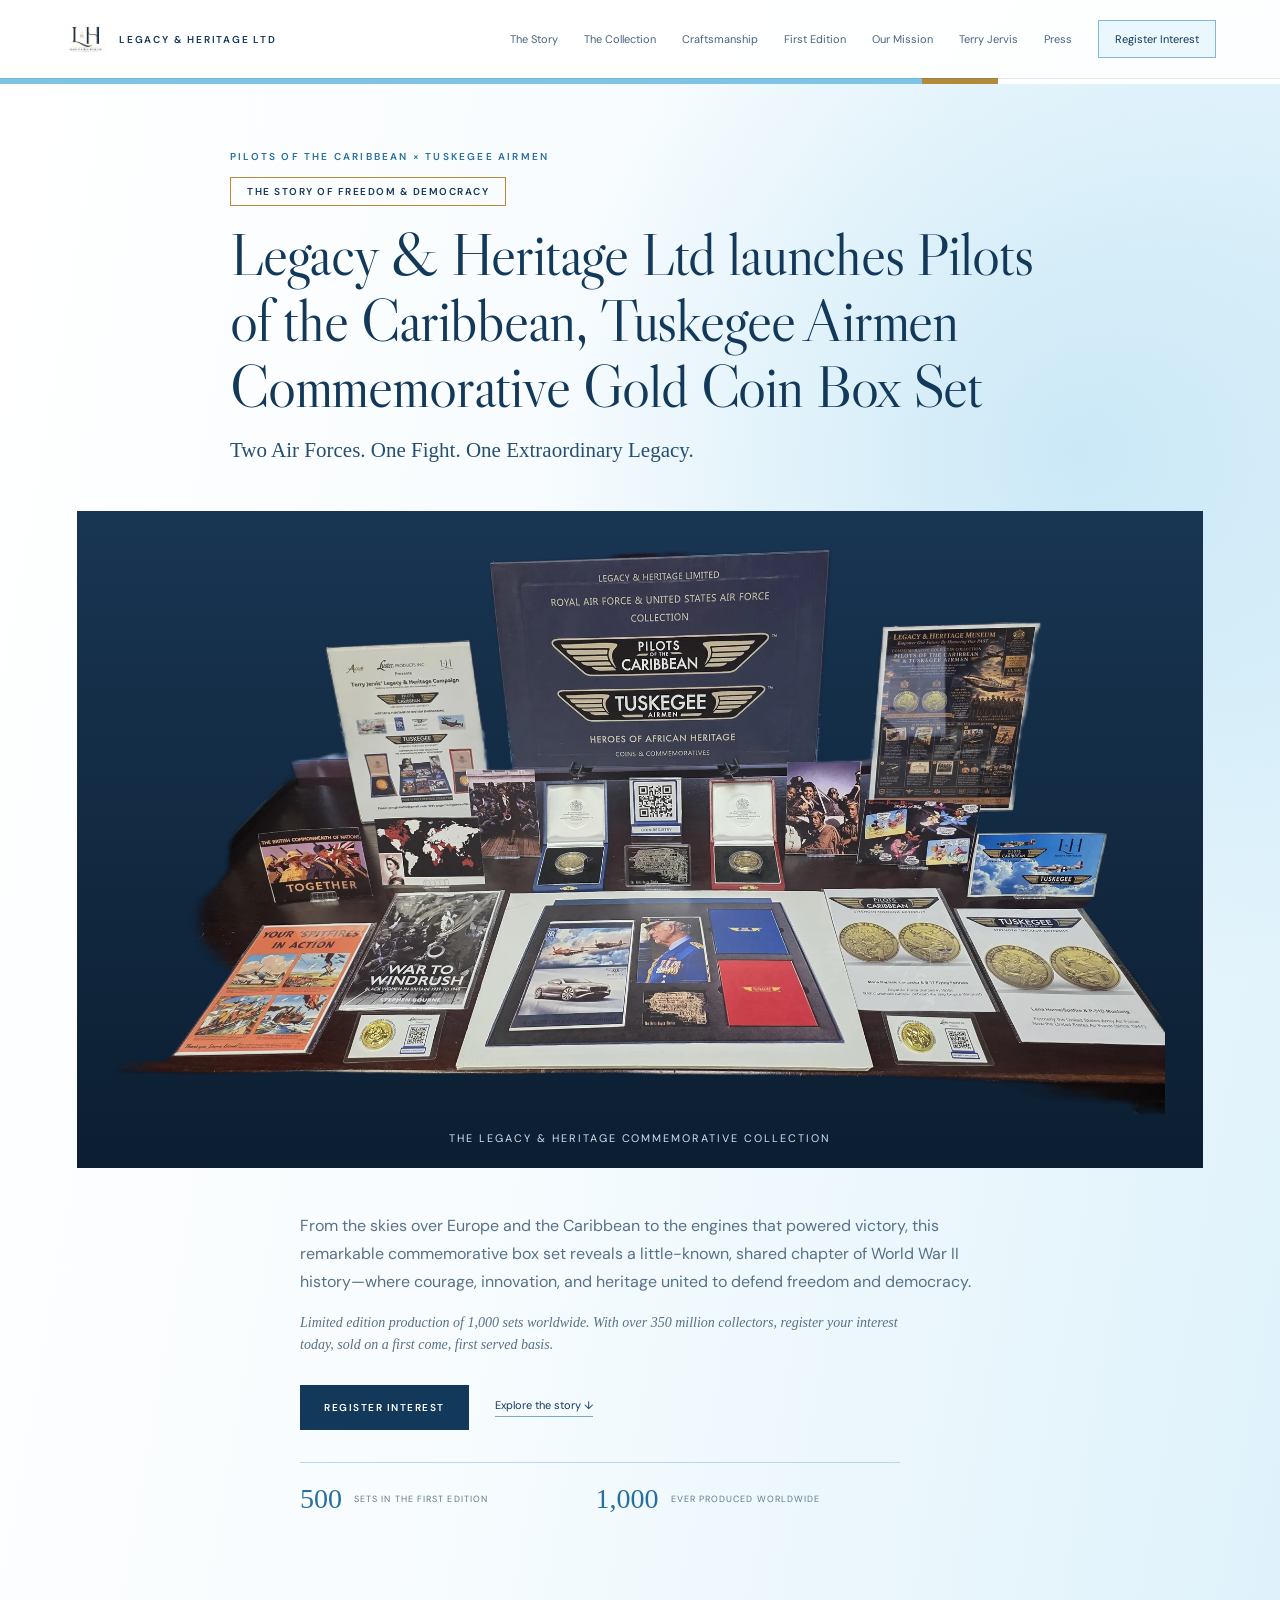
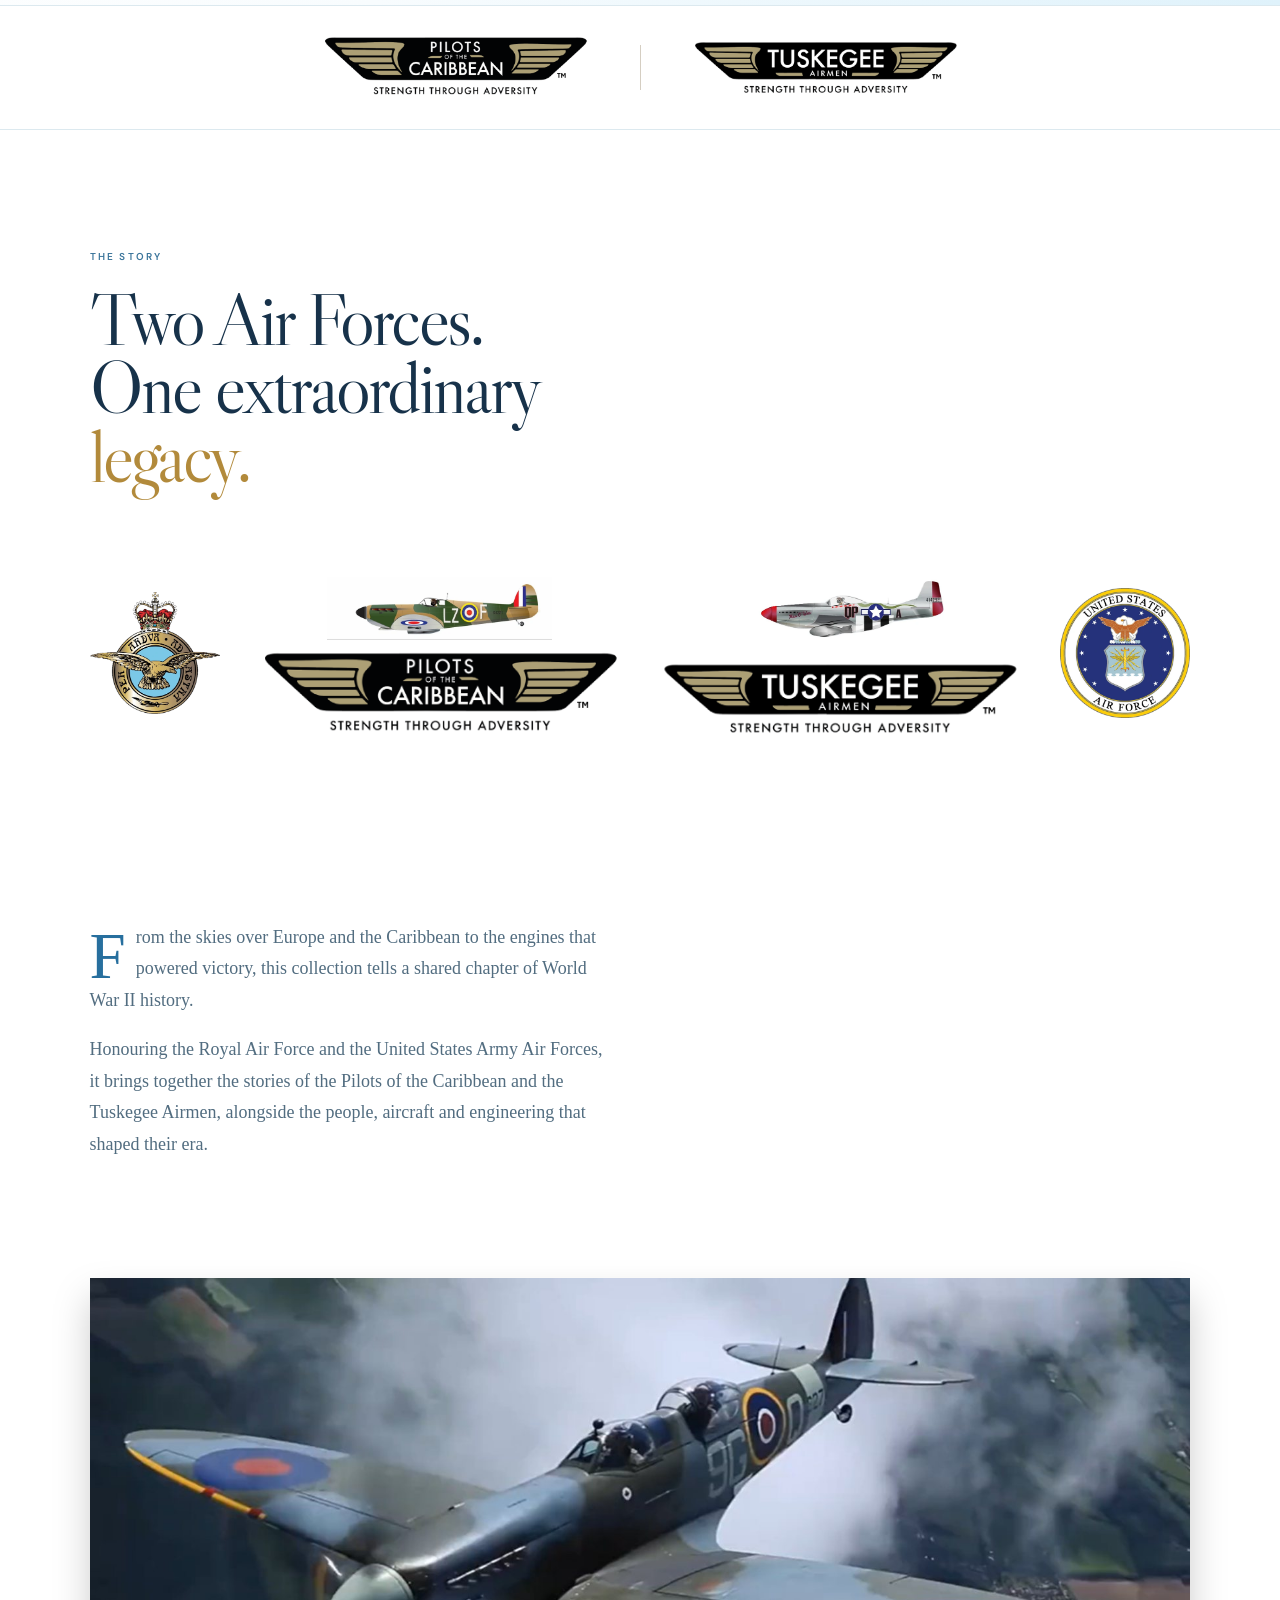
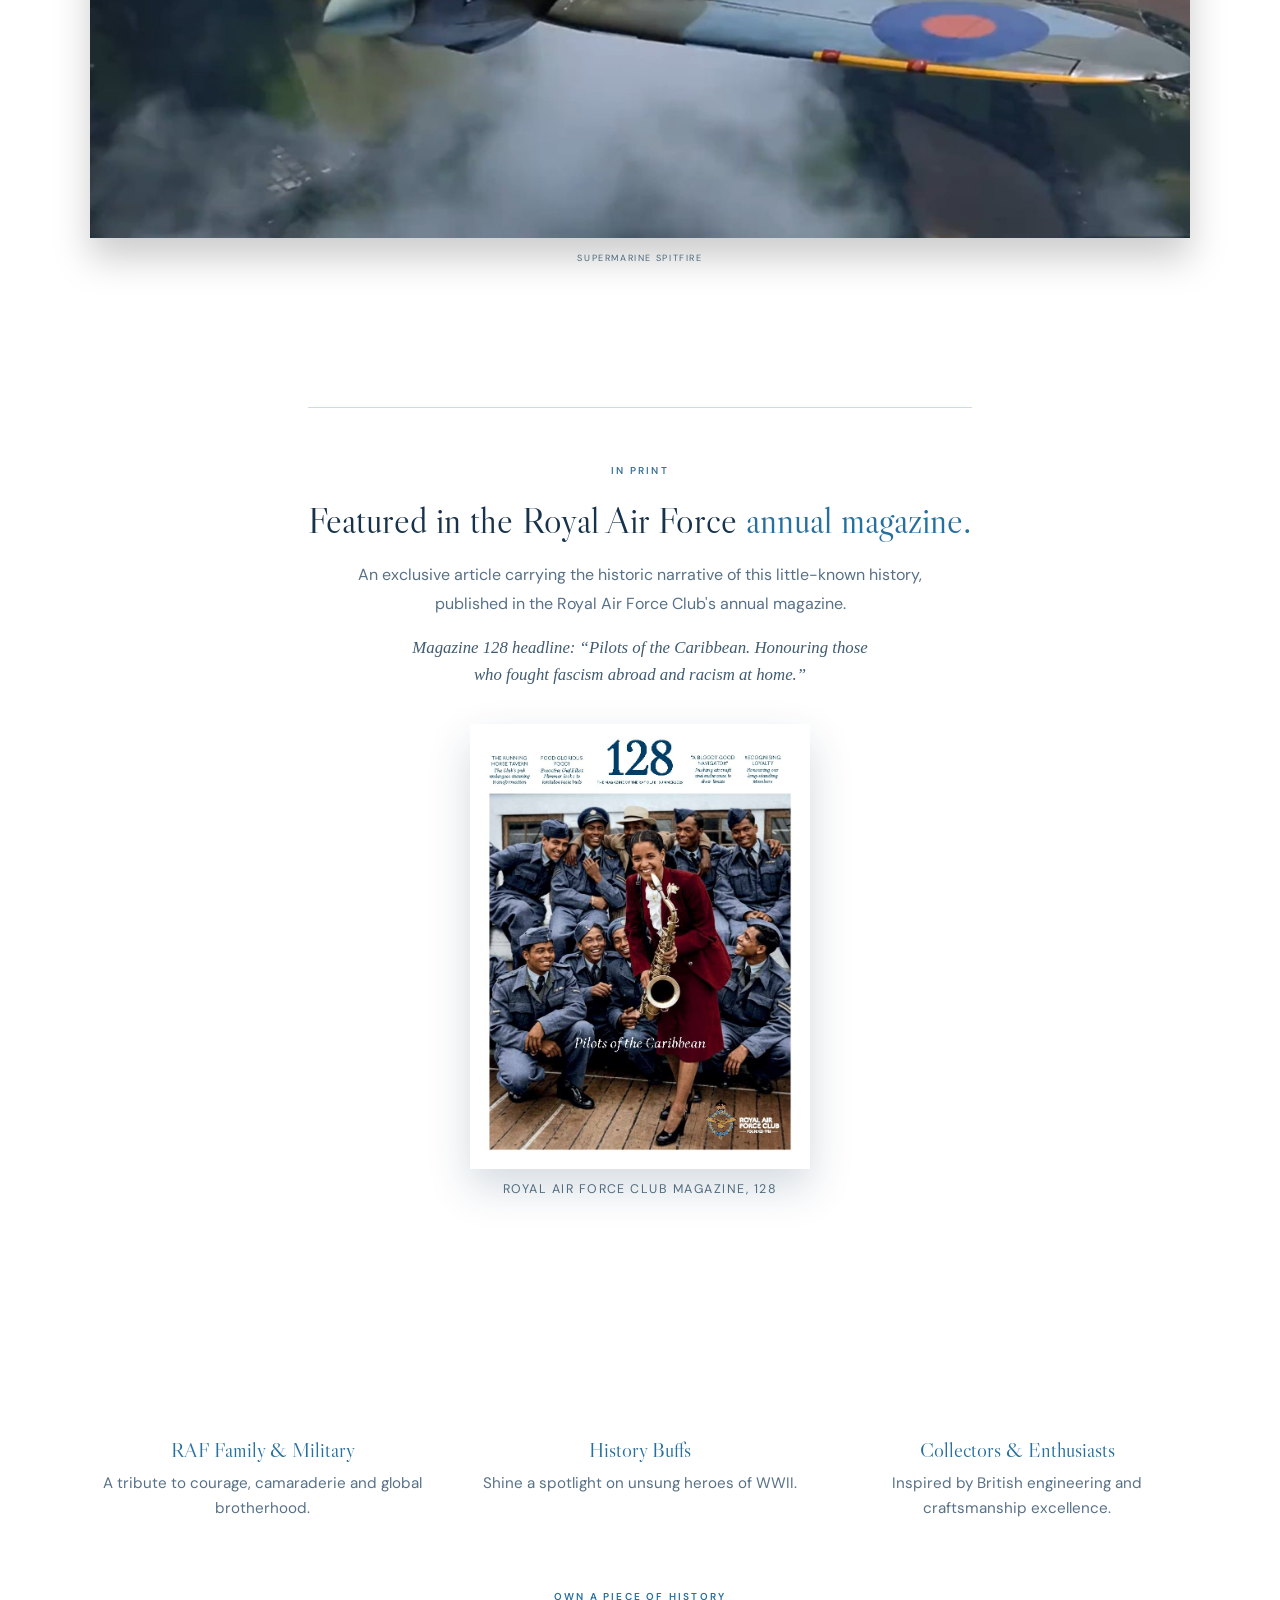
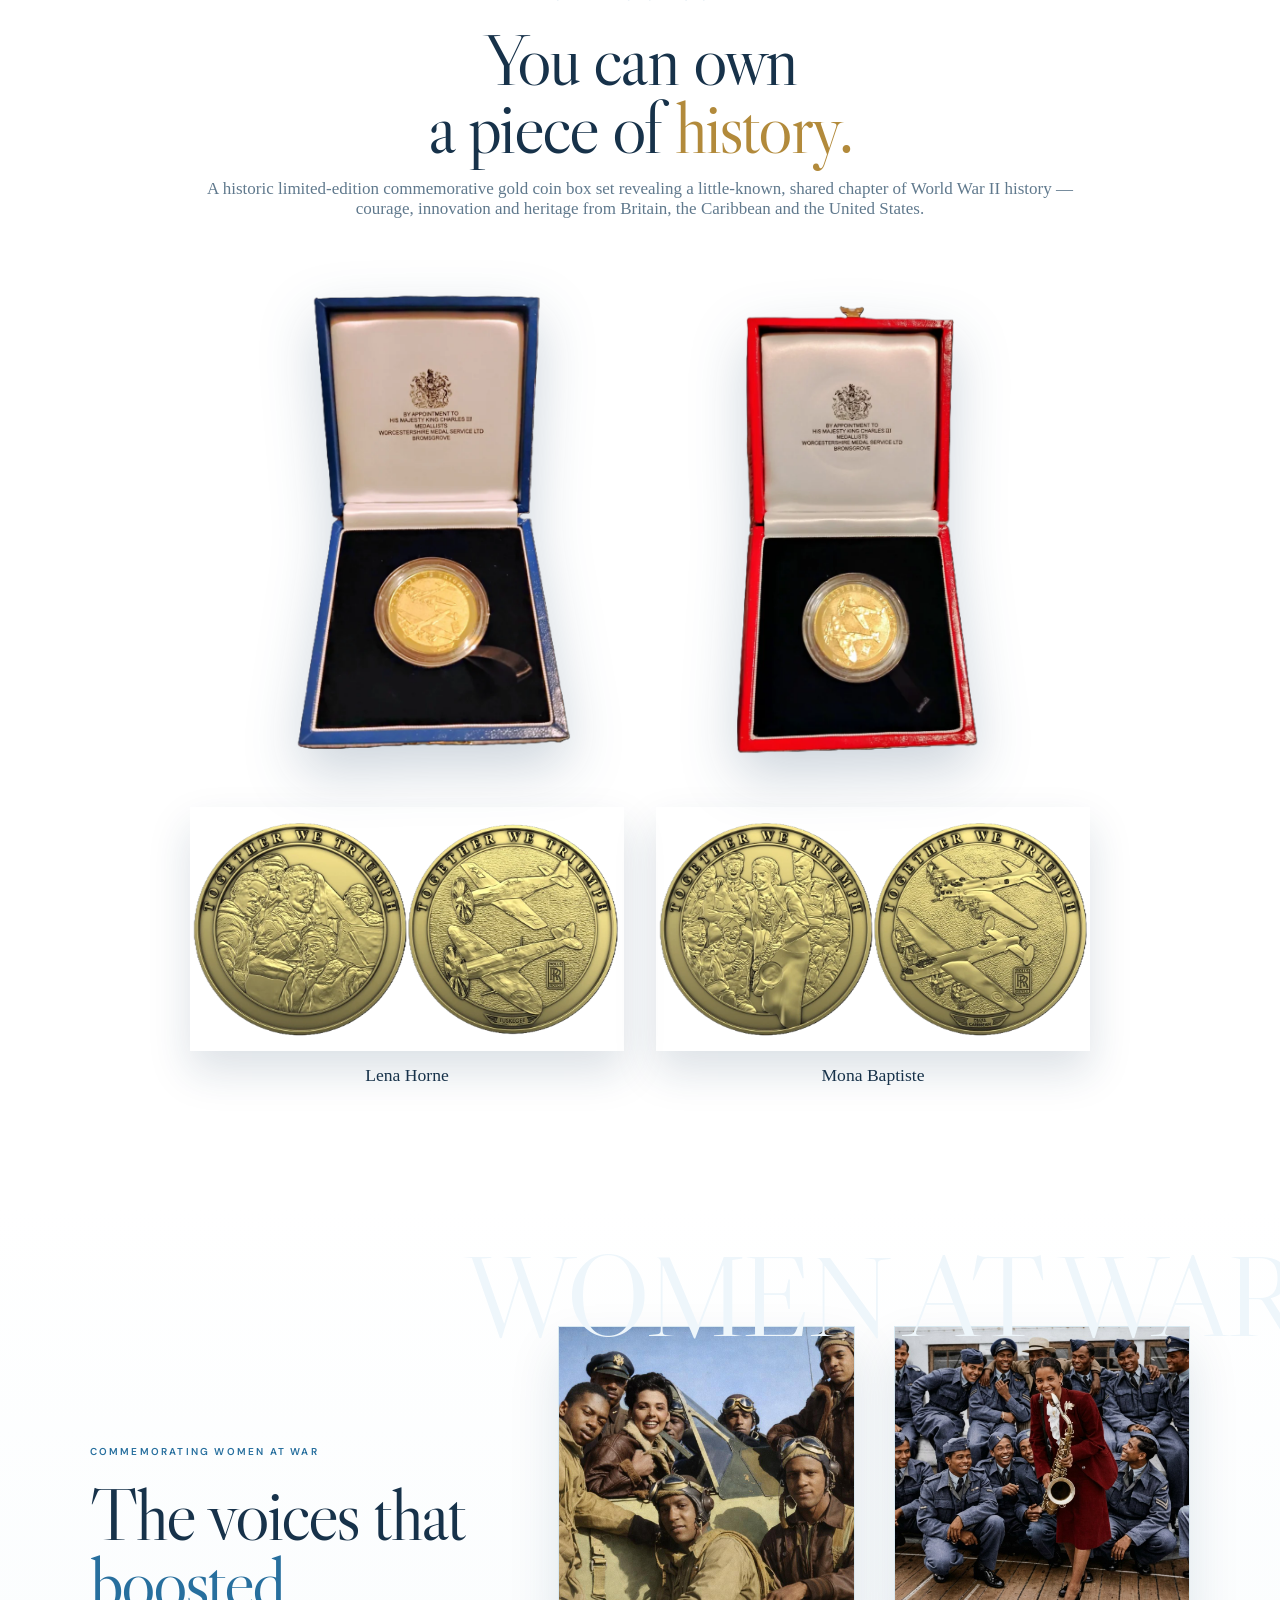
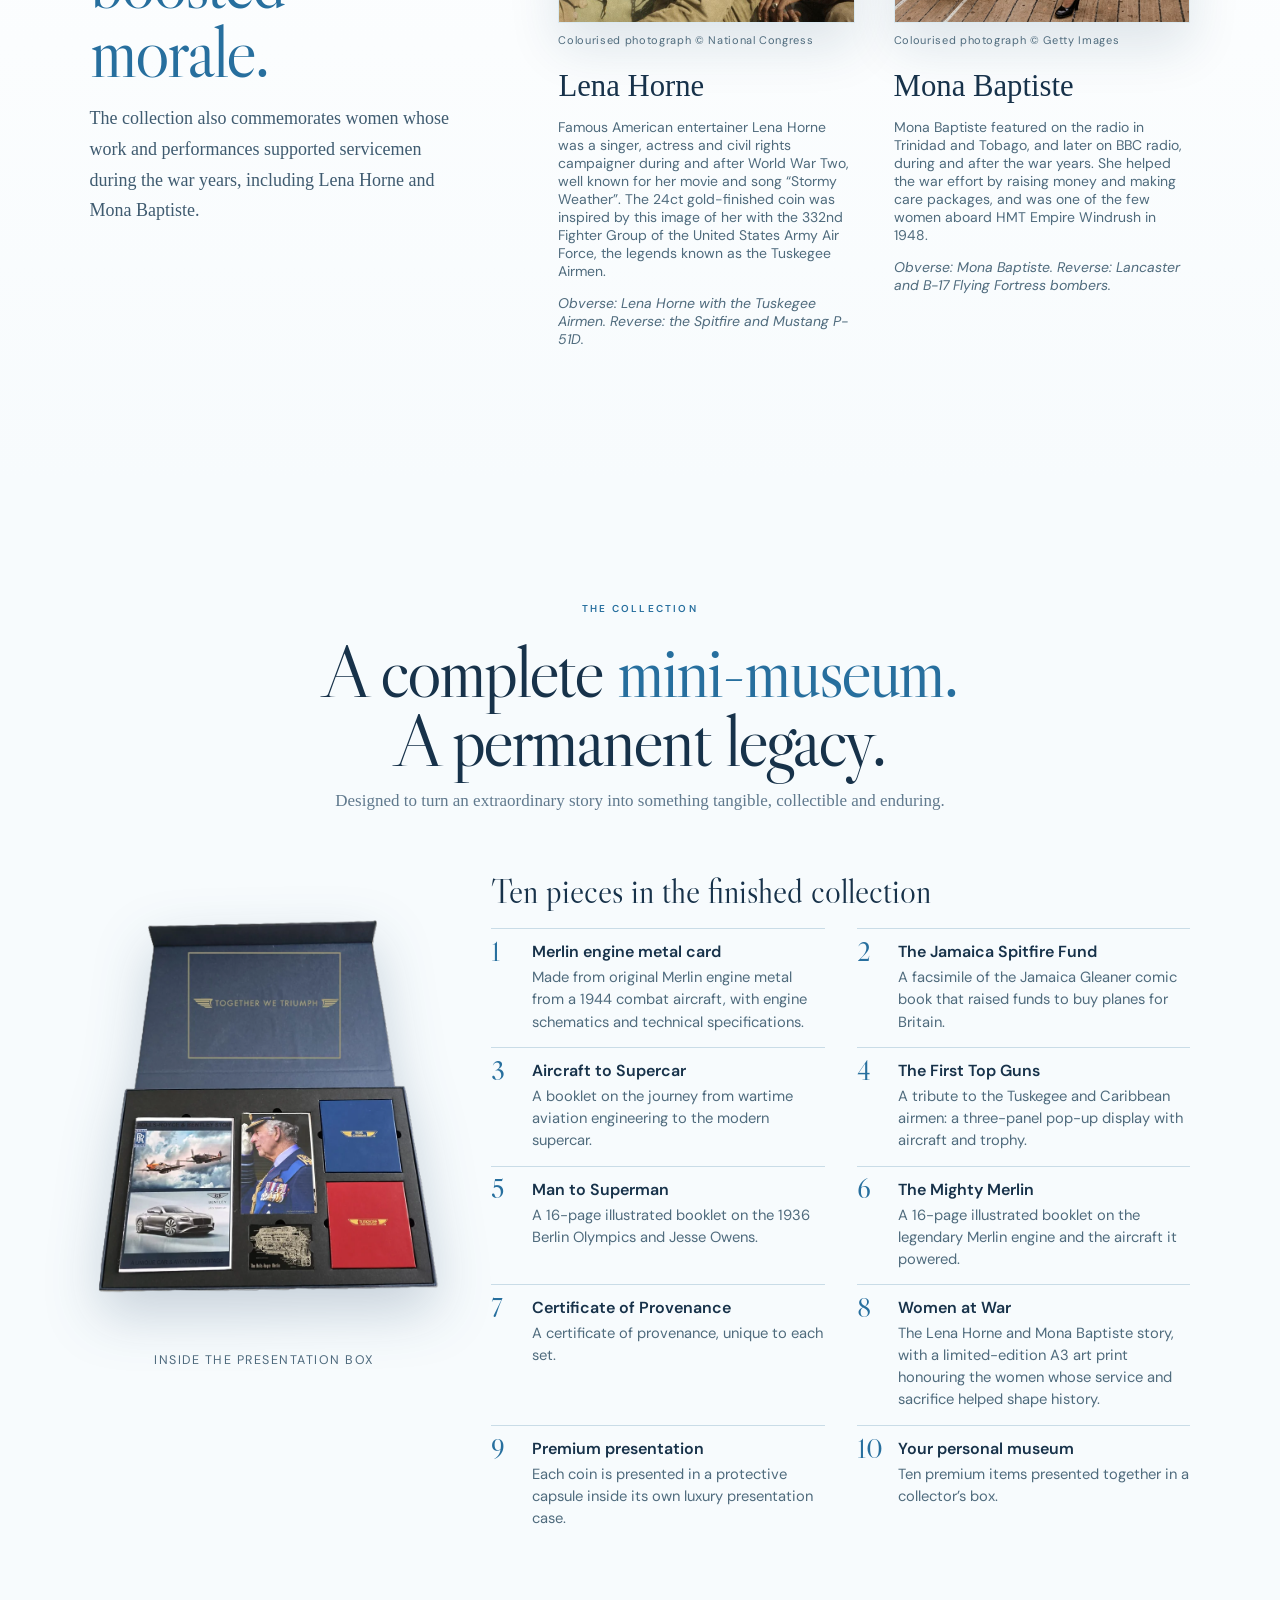
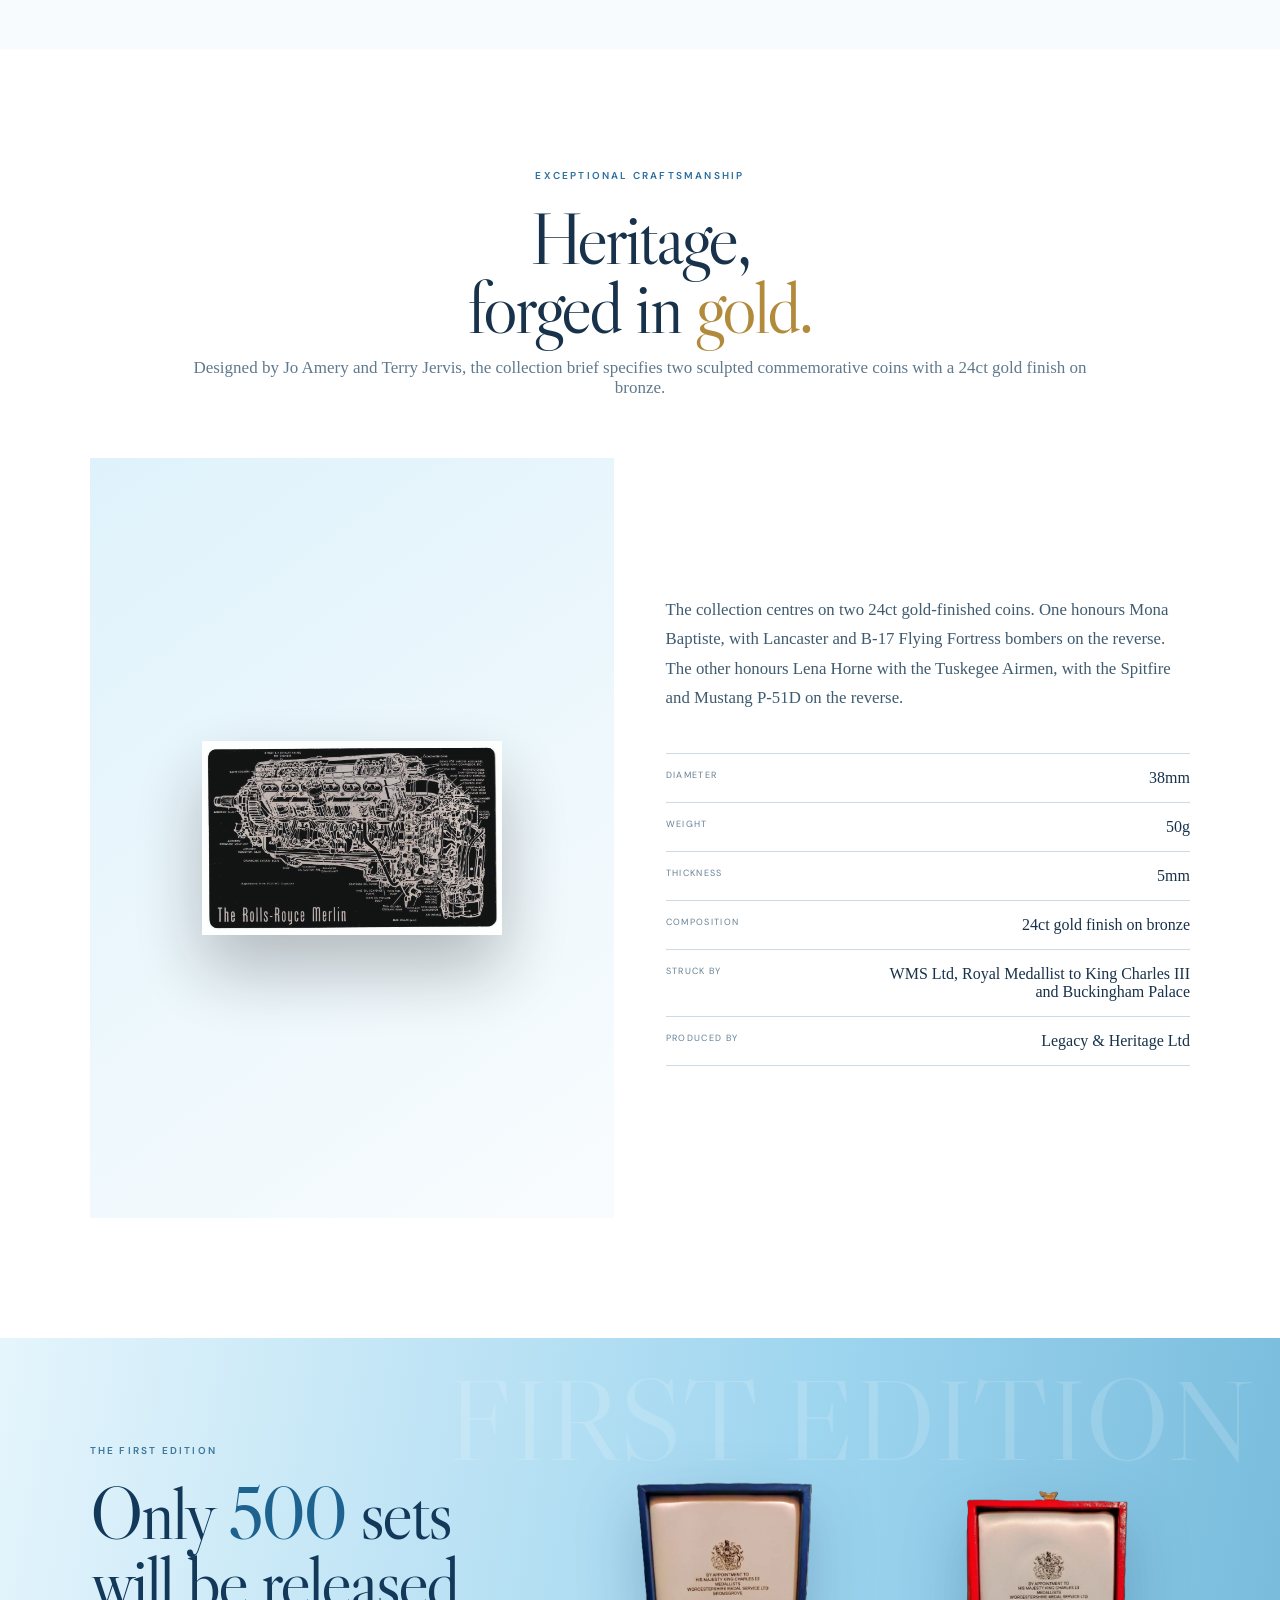
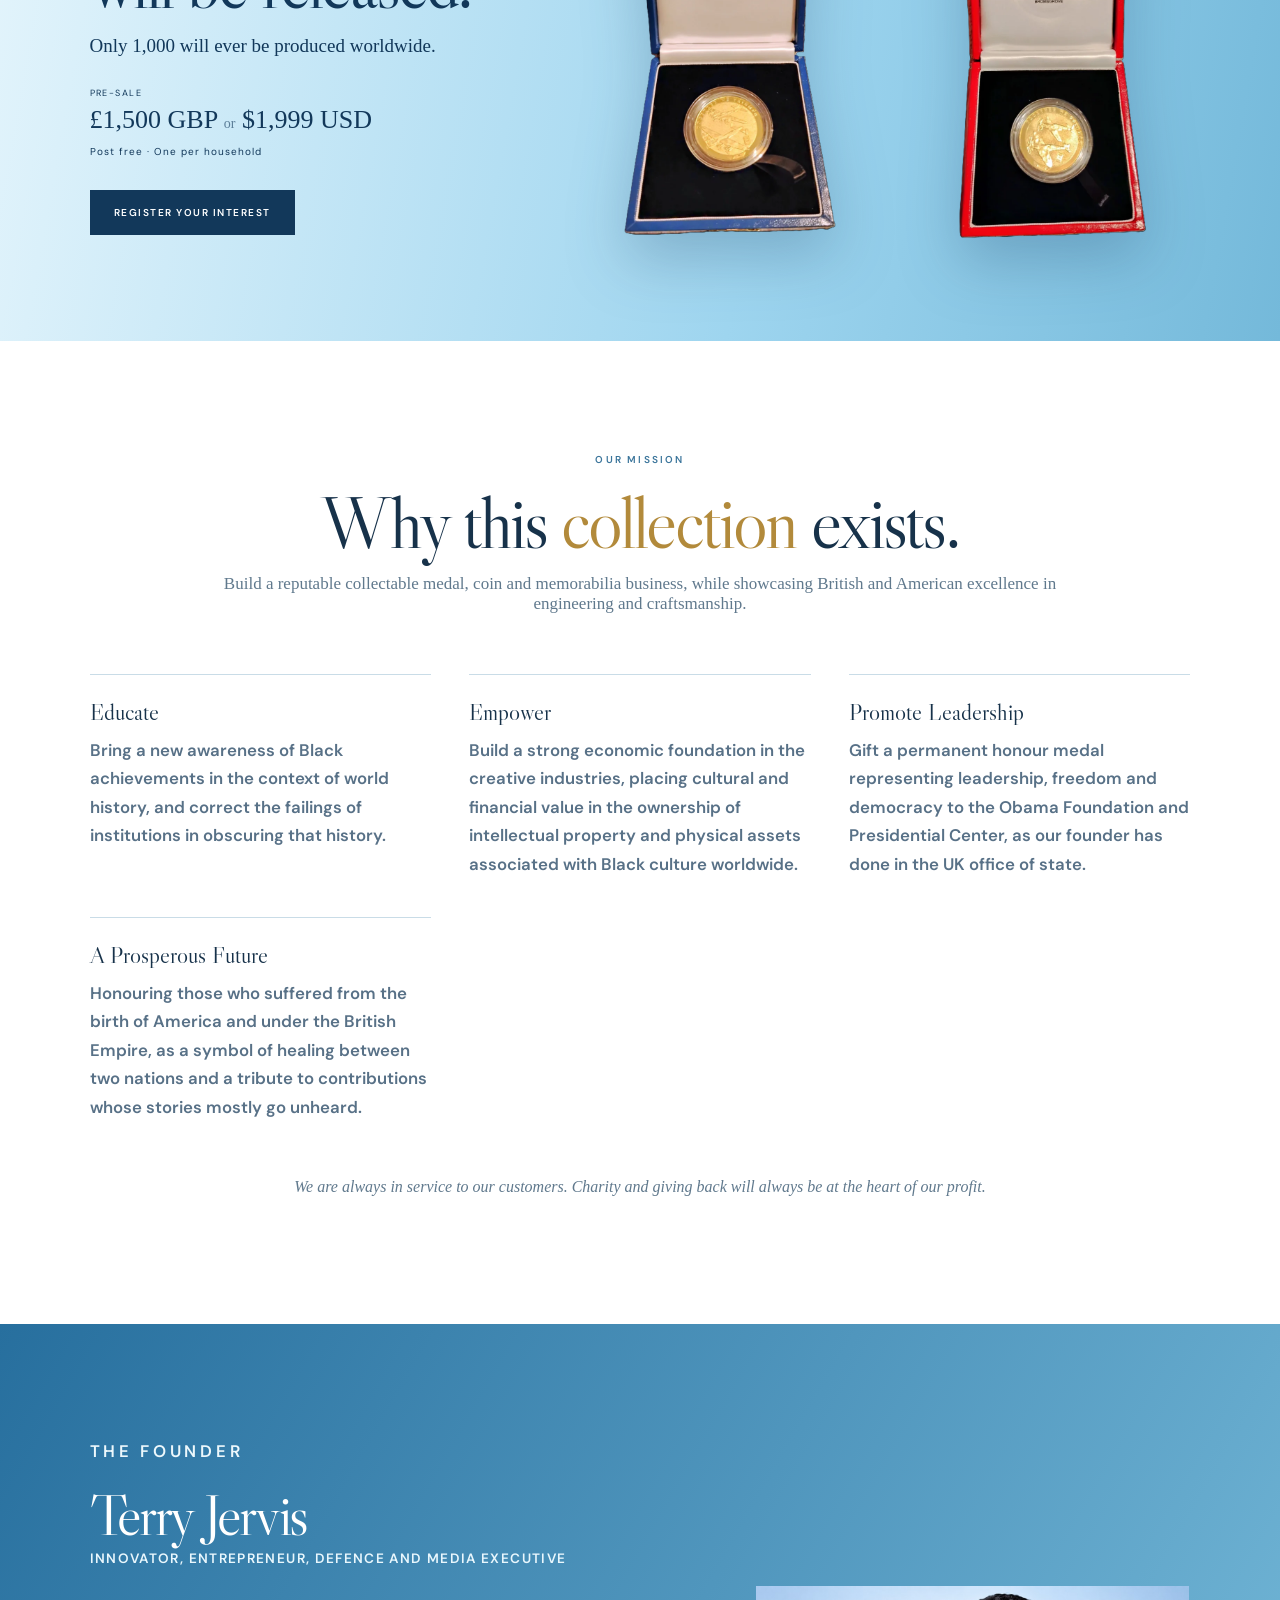
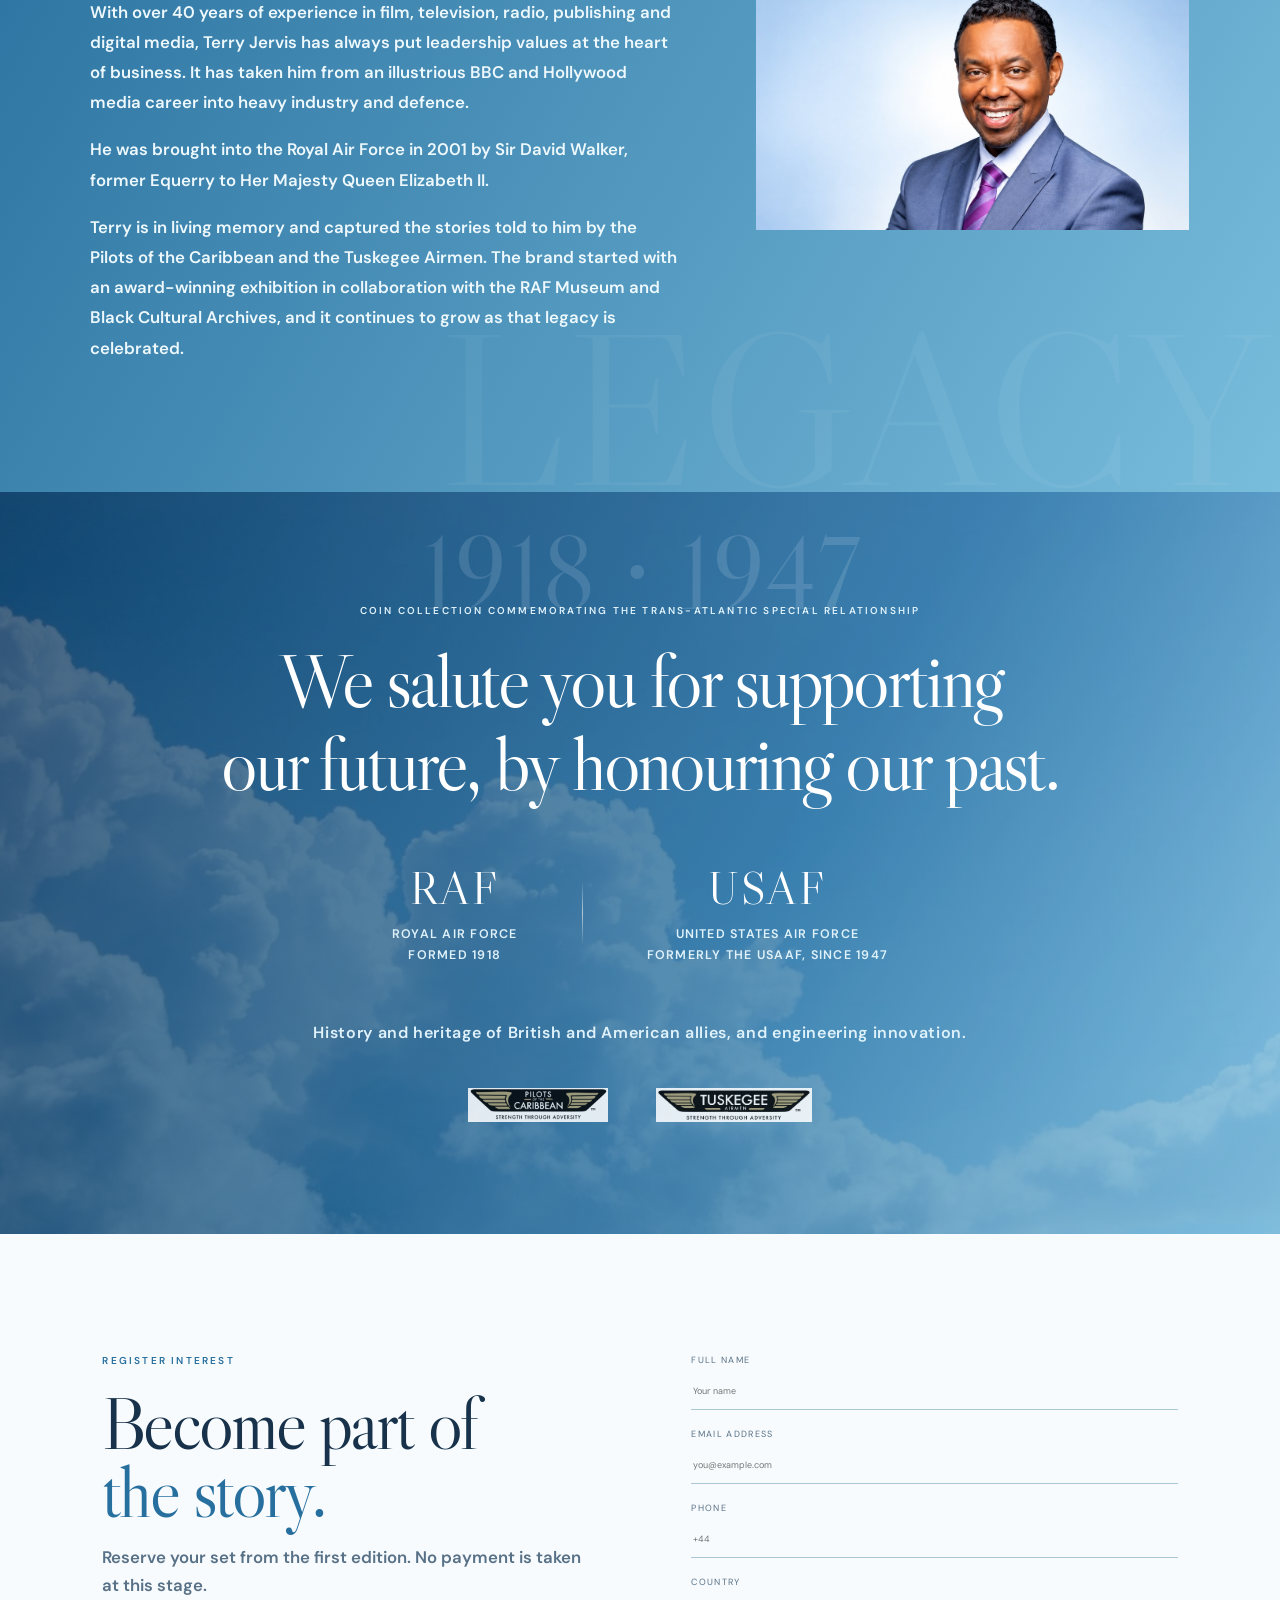
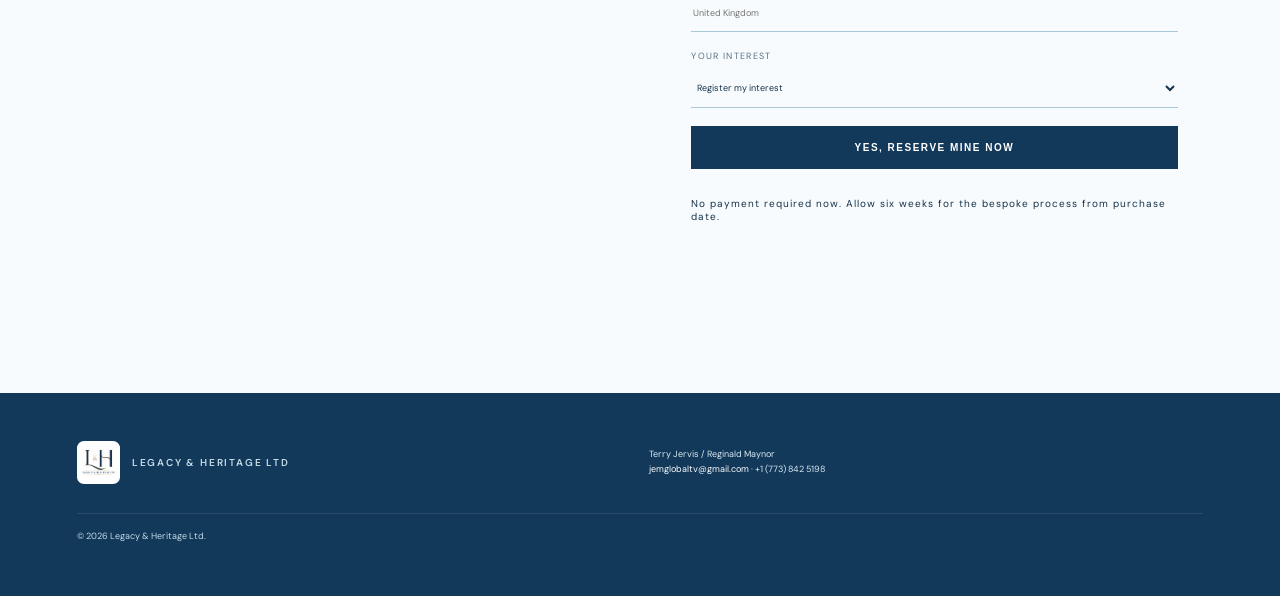
==== collection/index.html @ 3bc47c8f "Translation pass A: ten-piece list replaces AI contents graphic; rights sentence removed - Removed t" ====
<!doctype html>
<html lang="en">
<head>
<meta charset="utf-8"><meta name="viewport" content="width=device-width,initial-scale=1">
<title>Legacy & Heritage — Pilots of the Caribbean × Tuskegee Airmen</title>
<meta name="description" content="A limited commemorative collection honouring a shared trans-Atlantic aviation legacy.">
<link rel="icon" href="assets/favicon-lh.png">
<meta property="og:type" content="website">
<meta property="og:title" content="Legacy & Heritage — Pilots of the Caribbean × Tuskegee Airmen">
<meta property="og:description" content="A limited commemorative collection honouring a shared trans-Atlantic aviation legacy.">
<meta property="og:image" content="https://altitudeaico.github.io/terrygervis/collection/assets/og-image.jpg">
<meta property="og:url" content="https://altitudeaico.github.io/terrygervis/collection/">
<meta name="twitter:card" content="summary_large_image">
<meta name="twitter:title" content="Legacy & Heritage — Pilots of the Caribbean × Tuskegee Airmen">
<meta name="twitter:description" content="A limited commemorative collection honouring a shared trans-Atlantic aviation legacy.">
<meta name="twitter:image" content="https://altitudeaico.github.io/terrygervis/collection/assets/og-image.jpg">
<link rel="preconnect" href="https://fonts.googleapis.com"><link rel="preconnect" href="https://fonts.gstatic.com" crossorigin>
<link href="https://fonts.googleapis.com/css2?family=DM+Sans:wght@400;500;600&family=Libre+Caslon+Display&display=swap" rel="stylesheet">
<link rel="stylesheet" href="styles.css?v=26">
</head>
<body>
<header class="nav">
  <a class="brand" href="#top"><img width="420" height="315" loading="lazy" decoding="async" src="assets/lh-logo-web.webp" alt="Legacy & Heritage"><span>LEGACY & HERITAGE LTD</span></a>
  <nav>
    <button class="menu-toggle" id="menuToggle" type="button" aria-expanded="false" aria-controls="navLinks" aria-label="Open menu">
      <span></span><span></span><span></span>
    </button>
    <div class="nav-links" id="navLinks"><a href="#story">The Story</a><a href="#collection">The Collection</a><a href="#craft">Craftsmanship</a><a href="#legacy">First Edition</a><a href="#mission">Our Mission</a><a href="#terry">Terry Jervis</a><a href="#press">Press</a></div>
    <a class="cta-sm" href="#register">Register Interest</a>
  </nav>
</header>

<main id="top">
<section class="hero">
  <div class="hero-top">
    <p class="kicker">PILOTS OF THE CARIBBEAN × TUSKEGEE AIRMEN</p>
    <p class="badge">THE STORY OF FREEDOM &amp; DEMOCRACY</p>
    <h1 class="long">Legacy &amp; Heritage Ltd launches Pilots of the Caribbean, Tuskegee Airmen Commemorative Gold Coin Box Set</h1>
    <p class="lead">Two Air Forces. One Fight. One Extraordinary Legacy.</p>
  </div>
  <div class="hero-product">
    <div class="glow"></div><img width="2000" height="1076" fetchpriority="high" src="assets/hero-set.webp" alt="The Pilots of the Caribbean and Tuskegee Airmen commemorative collection laid out on a table">
    <p>THE LEGACY & HERITAGE COMMEMORATIVE COLLECTION</p>
  </div>
  <div class="hero-foot">
    <p class="intro">From the skies over Europe and the Caribbean to the engines that powered victory, this remarkable commemorative box set reveals a little-known, shared chapter of World War II history—where courage, innovation, and heritage united to defend freedom and democracy.</p>
    <p class="edition-note">Limited edition production of 1,000 sets worldwide. With over 350 million collectors, register your interest today, sold on a first come, first served basis.</p>
    <div class="actions"><a class="btn" href="#register">Register Interest</a><a class="ghost" href="#story">Explore the story ↓</a></div>
    <div class="edition"><b>500</b><span>sets in the first edition</span><b>1,000</b><span>ever produced worldwide</span></div>
  </div>
</section>

<section class="logos">
  <img width="840" height="203" loading="lazy" decoding="async" src="assets/potc-logo.png" alt="Pilots of the Caribbean">
  <span></span>
  <img width="795" height="173" loading="lazy" decoding="async" src="assets/tuskegee-logo-trimmed.png" alt="Tuskegee Airmen">
</section>

<section class="story" id="story">
 <div class="section-title"><p class="kicker dark">THE STORY</p><h2>Two Air Forces.<br>One extraordinary <i>legacy.</i></h2></div>
 <div class="force-badge">
   <div class="emblem"><img width="420" height="397" loading="lazy" decoding="async" src="assets/raf-crest.png" alt="Royal Air Force crest"></div>
   <figure class="wing"><img class="plane" width="700" height="196" loading="lazy" decoding="async" src="assets/profile-spitfire.webp" alt=""><img width="840" height="203" loading="lazy" decoding="async" src="assets/potc-logo.png" alt="Pilots of the Caribbean"></figure>
   <figure class="wing"><img class="plane" width="700" height="251" loading="lazy" decoding="async" src="assets/profile-p51d.webp" alt=""><img width="795" height="173" loading="lazy" decoding="async" src="assets/tuskegee-logo-trimmed.png" alt="Tuskegee Airmen"></figure>
   <div class="emblem"><img width="420" height="420" loading="lazy" decoding="async" src="assets/usaf-seal.webp" alt="United States Air Force seal"></div>
 </div>
 <div class="story-copy"><p class="drop">From the skies over Europe and the Caribbean to the engines that powered victory, this collection tells a shared chapter of World War II history.</p><p>Honouring the Royal Air Force and the United States Army Air Forces, it brings together the stories of the Pilots of the Caribbean and the Tuskegee Airmen, alongside the people, aircraft and engineering that shaped their era.</p></div>
 <div class="aircraft aircraft-banner">
   <img width="1680" height="854" loading="lazy" decoding="async" src="assets/spitfire-photo.jpg" alt="A Supermarine Spitfire in flight above the clouds">
   <p class="aircraft-caption">SUPERMARINE SPITFIRE</p>
 </div>
 <div class="story-press" id="press">
   <p class="kicker dark">IN PRINT</p>
   <h3>Featured in the Royal Air Force <i>annual magazine.</i></h3>
   <p class="press-lede">An exclusive article carrying the historic narrative of this little-known history, published in the Royal Air Force Club's annual magazine.</p>
   <p class="press-quote">Magazine 128 headline: &ldquo;Pilots of the Caribbean. Honouring those who fought fascism abroad and racism at home.&rdquo;</p>
   <figure class="press-cover"><img width="827" height="1083" loading="lazy" decoding="async" src="assets/magazine-128-cover.jpg" alt="Cover of the Royal Air Force Club magazine, number 128: Pilots of the Caribbean"><figcaption>Royal Air Force Club magazine, 128</figcaption></figure>
 </div>
</section>

<section class="proposition" id="proposition">
 <div class="prop-audience">
   <article><h4>RAF Family &amp; Military</h4><p>A tribute to courage, camaraderie and global brotherhood.</p></article>
   <article><h4>History Buffs</h4><p>Shine a spotlight on unsung heroes of WWII.</p></article>
   <article><h4>Collectors &amp; Enthusiasts</h4><p>Inspired by British engineering and craftsmanship excellence.</p></article>
 </div>
 <div class="section-title centered"><p class="kicker">OWN A PIECE OF HISTORY</p><h2>You can own<br>a piece of <i>history.</i></h2><p>A historic limited-edition commemorative gold coin box set revealing a little-known, shared chapter of World War II history — courage, innovation and heritage from Britain, the Caribbean and the United States.</p></div>
 <div class="prop-case prop-cases"><img width="800" height="1062" loading="lazy" decoding="async" src="assets/case-blue.webp" alt="The presentation case holding the Pilots of the Caribbean coin"><img width="800" height="1063" loading="lazy" decoding="async" src="assets/case-red.webp" alt="The presentation case holding the Tuskegee Airmen coin"></div>
 <div class="prop-coins">
   <figure><img width="1200" height="675" loading="lazy" decoding="async" src="assets/coin-lena.webp" alt="Lena Horne commemorative coin"><figcaption>Lena Horne</figcaption></figure>
   <figure><img width="1200" height="675" loading="lazy" decoding="async" src="assets/coin-mona.webp" alt="Mona Baptiste commemorative coin"><figcaption>Mona Baptiste</figcaption></figure>
 </div>
</section>

<section class="women">
 <div class="women-copy"><p class="kicker">COMMEMORATING WOMEN AT WAR</p><h2>The voices that<br><i>boosted morale.</i></h2><p>The collection also commemorates women whose work and performances supported servicemen during the war years, including Lena Horne and Mona Baptiste.</p></div>
 <div class="coin-pair">
   <article><div class="coin-wrap"><img width="1024" height="1024" loading="lazy" decoding="async" src="assets/lena-colour.jpg" alt="Lena Horne with airmen of the 332nd Fighter Group, the Tuskegee Airmen"></div><p class="credit">Colourised photograph &copy; National Congress</p><h3>Lena Horne</h3><p>Famous American entertainer Lena Horne was a singer, actress and civil rights campaigner during and after World War Two, well known for her movie and song &ldquo;Stormy Weather&rdquo;. The 24ct gold-finished coin was inspired by this image of her with the 332nd Fighter Group of the United States Army Air Force, the legends known as the Tuskegee Airmen.</p><p class="coin-sides">Obverse: Lena Horne with the Tuskegee Airmen. Reverse: the Spitfire and Mustang P-51D.</p></article>
   <article><div class="coin-wrap"><img width="1024" height="1024" loading="lazy" decoding="async" src="assets/mona-colour.jpg" alt="Mona Baptiste with Royal Air Force aircrew"></div><p class="credit">Colourised photograph &copy; Getty Images</p><h3>Mona Baptiste</h3><p>Mona Baptiste featured on the radio in Trinidad and Tobago, and later on BBC radio, during and after the war years. She helped the war effort by raising money and making care packages, and was one of the few women aboard HMT Empire Windrush in 1948.</p><p class="coin-sides">Obverse: Mona Baptiste. Reverse: Lancaster and B-17 Flying Fortress bombers.</p></article>
 </div>
</section>

<section class="collection" id="collection">
 <div class="section-title centered"><p class="kicker">THE COLLECTION</p><h2>A complete <i>mini-museum.</i><br>A permanent legacy.</h2><p>Designed to turn an extraordinary story into something tangible, collectible and enduring.</p></div>
 
 <div class="museum-board">
  <div class="box-inside"><img width="844" height="1125" loading="lazy" decoding="async" src="assets/box-inside.webp" alt="The presentation box opened to show its contents laid out in the tray"><p>Inside the presentation box</p></div>
  <div class="ten-wrap"><h3 class="ten-title">Ten pieces in the finished collection</h3>
  <ol class="ten">
   <li><h4>Merlin engine metal card</h4><p>Made from original Merlin engine metal from a 1944 combat aircraft, with engine schematics and technical specifications.</p></li>
   <li><h4>The Jamaica Spitfire Fund</h4><p>A facsimile of the Jamaica Gleaner comic book that raised funds to buy planes for Britain.</p></li>
   <li><h4>Aircraft to Supercar</h4><p>A booklet on the journey from wartime aviation engineering to the modern supercar.</p></li>
   <li><h4>The First Top Guns</h4><p>A tribute to the Tuskegee and Caribbean airmen: a three-panel pop-up display with aircraft and trophy.</p></li>
   <li><h4>Man to Superman</h4><p>A 16-page illustrated booklet on the 1936 Berlin Olympics and Jesse Owens.</p></li>
   <li><h4>The Mighty Merlin</h4><p>A 16-page illustrated booklet on the legendary Merlin engine and the aircraft it powered.</p></li>
   <li><h4>Certificate of Provenance</h4><p>A certificate of provenance, unique to each set.</p></li>
   <li><h4>Women at War</h4><p>The Lena Horne and Mona Baptiste story, with a limited-edition A3 art print honouring the women whose service and sacrifice helped shape history.</p></li>
   <li><h4>Premium presentation</h4><p>Each coin is presented in a protective capsule inside its own luxury presentation case.</p></li>
   <li><h4>Your personal museum</h4><p>Ten premium items presented together in a collector&rsquo;s box.</p></li>
  </ol></div>
 </div>
</section>

<section class="craft" id="craft">
 <div class="section-title centered"><p class="kicker">EXCEPTIONAL CRAFTSMANSHIP</p><h2>Heritage,<br>forged in <i>gold.</i></h2><p>Designed by Jo Amery and Terry Jervis, the collection brief specifies two sculpted commemorative coins with a 24ct gold finish on bronze.</p></div>
 <div class="craft-body">
   <div class="craft-visual"><img width="1064" height="689" loading="lazy" decoding="async" class="craft-card" src="assets/merlin-card.jpg" alt="Rolls-Royce Merlin schematic card"></div>
   <div class="craft-spec">
     <p class="craft-sides">The collection centres on two 24ct gold-finished coins. One honours Mona Baptiste, with Lancaster and B-17 Flying Fortress bombers on the reverse. The other honours Lena Horne with the Tuskegee Airmen, with the Spitfire and Mustang P-51D on the reverse.</p>
     <dl><div><dt>Diameter</dt><dd>38mm</dd></div><div><dt>Weight</dt><dd>50g</dd></div><div><dt>Thickness</dt><dd>5mm</dd></div><div><dt>Composition</dt><dd>24ct gold finish on bronze</dd></div><div><dt>Struck by</dt><dd>WMS Ltd, Royal Medallist to King Charles III and Buckingham Palace</dd></div><div><dt>Produced by</dt><dd>Legacy & Heritage Ltd</dd></div></dl>
   </div>
 </div>
</section>

<section class="legacy" id="legacy">
 <div><p class="kicker dark">THE FIRST EDITION</p><h2>Only <i>500</i> sets<br>will be released.</h2><p>Only 1,000 will ever be produced worldwide.</p><p class="price"><span>PRE-SALE</span> £1,500 GBP <small>or</small> $1,999 USD</p><p class="terms">Post free · One per household</p><a class="btn darkbtn" href="#register">Register Your Interest</a></div>
 <div class="legacy-cases"><img width="800" height="1062" loading="lazy" decoding="async" src="assets/case-blue.webp" alt="The Pilots of the Caribbean presentation case with its gold-finished coin"><img width="800" height="1063" loading="lazy" decoding="async" src="assets/case-red.webp" alt="The Tuskegee Airmen presentation case with its gold-finished coin"></div>
</section>


<section class="mission" id="mission">
  <div class="section-title centered"><p class="kicker dark">OUR MISSION</p><h2>Why this <i>collection</i> exists.</h2>
  <p>Build a reputable collectable medal, coin and memorabilia business, while showcasing British and American excellence in engineering and craftsmanship.</p></div>
  <div class="mission-grid">
    <article><h3>Educate</h3><p>Bring a new awareness of Black achievements in the context of world history, and correct the failings of institutions in obscuring that history.</p></article>
    <article><h3>Empower</h3><p>Build a strong economic foundation in the creative industries, placing cultural and financial value in the ownership of intellectual property and physical assets associated with Black culture worldwide.</p></article>
    <article><h3>Promote Leadership</h3><p>Gift a permanent honour medal representing leadership, freedom and democracy to the Obama Foundation and Presidential Center, as our founder has done in the UK office of state.</p></article>
    <article><h3>A Prosperous Future</h3><p>Honouring those who suffered from the birth of America and under the British Empire, as a symbol of healing between two nations and a tribute to contributions whose stories mostly go unheard.</p></article>
  </div>
  <p class="mission-foot">We are always in service to our customers. Charity and giving back will always be at the heart of our profit.</p>
</section>

<section class="founder" id="terry">
  <div class="founder-copy">
    <p class="kicker">THE FOUNDER</p>
    <h2>Terry Jervis</h2>
    <p class="role">Innovator, entrepreneur, defence and media executive</p>
    <p>With over 40 years of experience in film, television, radio, publishing and digital media, Terry Jervis has always put leadership values at the heart of business. It has taken him from an illustrious BBC and Hollywood media career into heavy industry and defence.</p>
    <p>He was brought into the Royal Air Force in 2001 by Sir David Walker, former Equerry to Her Majesty Queen Elizabeth II.</p>
    <p>Terry is in living memory and captured the stories told to him by the Pilots of the Caribbean and the Tuskegee Airmen. The brand started with an award-winning exhibition in collaboration with the RAF Museum and Black Cultural Archives, and it continues to grow as that legacy is celebrated.</p>
  </div>
  <div class="founder-visual"><div class="portrait-slot portrait-filled"><img width="1100" height="619" loading="lazy" decoding="async" src="assets/terry-jervis-web.jpg" alt="Terry Jervis, founder"></div></div>
</section>


<section class="salute" id="salute">
  <div class="salute-bg"><img width="1280" height="720" loading="lazy" decoding="async" src="assets/clouds.jpg" alt=""></div>
  <div class="salute-inner">
    <p class="kicker">COIN COLLECTION COMMEMORATING THE TRANS-ATLANTIC SPECIAL RELATIONSHIP</p>
    <h2>We salute you for supporting<br>our future, by <i>honouring our past.</i></h2>
    <div class="force-row">
      <div class="force"><span class="force-mark">RAF</span><small>Royal Air Force<br>Formed 1918</small></div>
      <div class="force-rule"></div>
      <div class="force"><span class="force-mark">USAF</span><small>United States Air Force<br>Formerly the USAAF, since 1947</small></div>
    </div>
    <p class="salute-foot">History and heritage of British and American allies, and engineering innovation.</p>
    <div class="salute-brands">
      <img width="840" height="203" loading="lazy" decoding="async" src="assets/potc-logo.png" alt="Pilots of the Caribbean">
      <img width="795" height="173" loading="lazy" decoding="async" src="assets/tuskegee-logo-trimmed.png" alt="Tuskegee Airmen">
    </div>
  </div>
</section>

<section class="register" id="register">
 <div><p class="kicker">REGISTER INTEREST</p><h2>Become part of<br><i>the story.</i></h2><p>Reserve your set from the first edition. No payment is taken at this stage.</p></div>
 <form id="interestForm">
   <label>Full name<input required name="name" placeholder="Your name" autocomplete="name"></label>
   <label>Email address<input required type="email" name="email" placeholder="you@example.com" autocomplete="email"></label>
   <label>Phone<input name="phone" placeholder="+44" autocomplete="tel"></label>
   <label>Country<input name="country" placeholder="United Kingdom" autocomplete="country-name"></label>
   <label>Your interest<select name="interest"><option>Register my interest</option><option>I am interested in purchasing</option><option>Collector / institutional enquiry</option></select></label>
   <button class="btn" type="submit">Yes, reserve mine now</button><p class="terms">No payment required now. Allow six weeks for the bespoke process from purchase date.</p><p id="status"></p>
 </form>
</section>
</main>

<footer><div class="brand"><img width="420" height="315" loading="lazy" decoding="async" src="assets/lh-logo-web.webp" alt=""><span>LEGACY & HERITAGE LTD</span></div><p class="contact">Terry Jervis / Reginald Maynor<br><a href="mailto:jemglobaltv@gmail.com">jemglobaltv@gmail.com</a> · +1 (773) 842 5198</p><p class="fine">&copy; 2026 Legacy &amp; Heritage Ltd.</p></footer>
<script src="script.js?v=4"></script>
</body></html>
---- collection/styles.css ----
:root{--night:#0b0910;--purple:#1b1024;--violet:#321745;--gold:#cda95d;--paper:#f5f0e7;--ink:#18131c;--muted:#a89cab}
*{box-sizing:border-box}html{scroll-behavior:smooth}body{margin:0;background:var(--night);color:var(--paper);font-family:"DM Sans",Arial,sans-serif}img{max-width:100%;height:auto;display:block}a{text-decoration:none;color:inherit}
.nav{position:fixed;z-index:20;top:0;left:0;right:0;height:78px;padding:0 5vw;display:flex;align-items:center;justify-content:space-between;background:linear-gradient(#0b0910e8,#0b091050);backdrop-filter:blur(10px)}.brand{display:flex;align-items:center;gap:12px;font-size:10px;letter-spacing:.18em;font-weight:600}.brand img{width:43px;height:43px;object-fit:contain;background:#fff;border-radius:7px}.nav nav{display:flex;gap:26px;align-items:center;font-size:11px}.nav-links{display:flex;gap:26px;align-items:center}.nav-links a{opacity:.72}.cta-sm{border:1px solid #cda95d88;padding:11px 16px}.menu-toggle{display:none;background:none;border:0;padding:6px;cursor:pointer}.menu-toggle span{display:block;width:22px;height:2px;background:currentColor;margin:5px 0}
.hero{min-height:100vh;padding:140px 6vw 75px;display:grid;grid-template-columns:.95fr 1.05fr;align-items:center;overflow:hidden;background:radial-gradient(circle at 76% 42%,#3b1b4d 0,#1a1023 30%,#0b0910 66%)}.kicker{font-size:10px;letter-spacing:.22em;color:var(--gold);font-weight:600;margin:0 0 22px}.kicker.dark{color:#80662e}
h1 i,h2 i{font-style:normal}
h1,h2{font-family:"Libre Caslon Display",Georgia,serif;font-weight:400;letter-spacing:-.04em;line-height:.94;margin:0}h1{font-size:clamp(62px,7.6vw,120px)}h2{font-size:clamp(48px,5.7vw,88px)}i{font-weight:400;color:var(--gold)}.lead{font-family:Georgia,serif;font-size:21px;margin:28px 0 8px}.intro{max-width:600px;color:#b8aebc;line-height:1.75;font-size:15px}.actions{display:flex;align-items:center;gap:26px;margin-top:32px}.btn{display:inline-block;border:0;background:var(--gold);color:#1b1420;padding:16px 24px;font-size:10px;letter-spacing:.15em;text-transform:uppercase;font-weight:600;cursor:pointer}.ghost{font-size:11px;border-bottom:1px solid #ffffff44;padding-bottom:4px}.edition{display:grid;grid-template-columns:auto 1fr auto 1fr;gap:10px 12px;align-items:center;margin-top:50px;border-top:1px solid #ffffff18;padding-top:20px;max-width:600px}.edition b{font-family:Georgia,serif;color:var(--gold);font-size:28px;font-weight:400}.edition span{font-size:9px;letter-spacing:.12em;text-transform:uppercase;color:#948a98}
.hero-product{position:relative;min-height:650px;display:flex;flex-direction:column;justify-content:center;align-items:center}.hero-product img{position:relative;z-index:2;width:105%;filter:drop-shadow(0 45px 55px #000)}.glow{position:absolute;width:70%;aspect-ratio:1;border-radius:50%;background:#cda95d18;filter:blur(10px)}.hero-product p{font-size:9px;letter-spacing:.18em;color:#776d7c;margin-top:15px}
.logos{min-height:125px;padding:22px 8vw;background:#f6f2ea;display:flex;justify-content:center;align-items:center;gap:50px}.logos img{max-height:65px;max-width:270px}.logos span{height:45px;width:1px;background:#d5cec2}
.story{background:var(--paper);color:var(--ink);padding:120px 7vw;display:grid;grid-template-columns:1fr 1fr;gap:70px}.story-copy{padding-top:40px;font-family:Georgia,serif;color:#5f5862;font-size:18px;line-height:1.75}.drop:first-letter{float:left;font-size:65px;line-height:.8;padding:8px 10px 0 0;color:var(--gold)}.aircraft{grid-column:1/-1;margin-top:30px;display:grid;grid-template-columns:1fr 1px 1fr;gap:40px;align-items:center}.aircraft figure{margin:0;text-align:center}.aircraft img{height:250px;object-fit:contain;margin:auto;filter:drop-shadow(0 20px 18px #0003)}.aircraft figcaption{font-size:9px;letter-spacing:.18em;color:#776f79}.aircraft .line{height:190px;background:#ddd5ca}
.women{padding:120px 7vw;background:#24122f;display:grid;grid-template-columns:.75fr 1.25fr;gap:7vw;align-items:center}.women-copy>p:not(.kicker,.rights){font-family:Georgia,serif;color:#c9becd;line-height:1.7;font-size:18px}.rights{font-size:9px!important;color:#7f7483!important;line-height:1.55!important;margin-top:28px}.coin-pair{display:grid;grid-template-columns:1fr 1fr;gap:30px}.coin-wrap{aspect-ratio:1;display:grid;place-items:center;background:radial-gradient(circle,#50345e,#180e20 70%);border:1px solid #ffffff0c}.coin-wrap img{width:82%;height:82%;object-fit:contain;filter:drop-shadow(0 20px 25px #000)}.coin-pair h3{font-family:Georgia,serif;font-weight:400;font-size:26px;margin:18px 0 5px}.coin-pair p{color:#968b9a;font-size:12px}
.collection{padding:120px 7vw;background:#120e16}.centered{text-align:center;max-width:900px;margin:0 auto 60px}.centered>p:last-child{color:#9d929f;font-family:Georgia,serif;font-size:17px}.hero-wide{max-width:1200px;margin:auto;background:radial-gradient(circle,#37263d,#100c14);padding:30px}.hero-wide img{filter:drop-shadow(0 35px 35px #000)}.contents-grid{max-width:1200px;margin:45px auto 0;display:grid;grid-template-columns:repeat(4,1fr);border-top:1px solid #ffffff18;border-bottom:1px solid #ffffff18}.contents-grid>div{padding:28px 25px;border-right:1px solid #ffffff18}.contents-grid>div:last-child{border:0}.contents-grid b{color:var(--gold);font-size:10px;letter-spacing:.15em}.contents-grid h3{font-family:Georgia,serif;font-size:21px;font-weight:400}.contents-grid p{font-size:12px;color:#958b98;line-height:1.6}.note{max-width:1000px;margin:20px auto 0;font-size:9px;color:#6f6572}
.craft{display:grid;grid-template-columns:1fr 1fr;background:#f5f0e7;color:var(--ink)}.craft-visual{min-height:760px;background:radial-gradient(circle,#e8dfce,#c8b89e);display:grid;place-items:center;padding:70px}.craft-visual img{max-height:620px;object-fit:contain;filter:drop-shadow(0 35px 35px #0004)}.craft dl{margin-top:40px;border-top:1px solid #d5ccc0}.craft dl div{display:flex;justify-content:space-between;padding:15px 0;border-bottom:1px solid #d5ccc0}.craft dt{font-size:9px;text-transform:uppercase;letter-spacing:.15em;color:#7f747e}.craft dd{margin:0;font-family:Georgia,serif}
.legacy{background:var(--gold);color:#18131c;padding:100px 7vw;display:grid;grid-template-columns:.8fr 1.2fr;gap:7vw;align-items:center}.legacy>div>p:not(.kicker,.price,.terms){font-family:Georgia,serif;font-size:19px}.legacy img{box-shadow:0 30px 70px #5d451e55}.price{font-family:Georgia,serif;font-size:26px;margin:30px 0 5px}.price span{font-family:"DM Sans";font-size:9px;letter-spacing:.16em;display:block;margin-bottom:6px}.price small{font-size:14px;opacity:.6}.terms{font-size:10px;letter-spacing:.1em}.darkbtn{background:#18131c;color:#fff;margin-top:22px}
.register{padding:120px 8vw;background:#21112c;display:grid;grid-template-columns:1fr 1fr;gap:8vw}.register>div>p:last-child{color:#a89cac;line-height:1.7;max-width:500px;font-size:1.05rem;font-weight:600}form{display:grid;gap:18px}label{font-size:9px;text-transform:uppercase;letter-spacing:.15em;color:#a99ead}input,select{width:100%;margin-top:7px;background:transparent;border:0;border-bottom:1px solid #5a4a61;color:#fff;padding:12px 2px;font:inherit;outline:none}select option{color:#111}#status{font-size:11px;color:var(--gold)}
footer{padding:45px 6vw;background:#09070b;display:grid;grid-template-columns:1fr 1fr;gap:18px;align-items:center;color:#756b78;font-size:9px}footer .fine{grid-column:1/-1;border-top:1px solid #211a24;padding-top:16px}
@media(max-width:900px){.menu-toggle{display:block}.nav-links{position:fixed;top:78px;left:0;right:0;flex-direction:column;align-items:stretch;background:#fff;padding:18px 6vw 22px;gap:2px;max-height:0;overflow:hidden;opacity:0;transition:max-height .25s ease,opacity .2s ease;border-bottom:1px solid #dce9ef;box-shadow:0 8px 20px rgba(18,56,90,.08)}.nav.menu-open .nav-links{max-height:80vh;overflow-y:auto;opacity:1}.nav-links a{width:100%;padding:13px 0;border-bottom:1px solid rgba(18,56,90,.08);opacity:1}.hero,.story,.women,.craft,.legacy,.register{grid-template-columns:1fr}.hero{padding-top:120px}.hero-product{min-height:430px}.edition{grid-template-columns:auto 1fr}.logos{gap:20px}.logos img{max-width:42%}.aircraft{grid-template-columns:1fr}.aircraft .line{display:none}.coin-pair,.contents-grid{grid-template-columns:1fr}.contents-grid>div{border-bottom:1px solid #ffffff18}.craft-visual{min-height:500px}.legacy{gap:45px}footer{grid-template-columns:1fr}}
@media(max-width:560px){.hero-product img{width:120%}.nav{padding:0 4vw}.brand span{display:none}}

/* ---- v2 additions: film slot, mission, founder, extras ---- */
.filmstrip{background:#0f0a14;padding:clamp(3rem,7vw,6rem) 6vw}
.film-inner{max-width:1100px;margin:auto}
.video-frame{margin-top:1.5rem;aspect-ratio:16/9;border:1px solid rgba(201,164,92,.25);background:linear-gradient(150deg,#1d1426,#0e0913);display:grid;place-items:center}
.video-frame iframe{width:100%;height:100%;border:0;display:block}
.video-placeholder{text-align:center;color:#8d7e92;padding:2rem}
.video-placeholder .play{display:inline-grid;place-items:center;width:64px;height:64px;border-radius:50%;border:1px solid rgba(201,164,92,.5);color:#c9a45c;font-size:20px;margin-bottom:1rem}
.video-placeholder p{margin:0;color:#d7ced9;font-size:1.1rem}
.video-placeholder small{display:block;margin-top:.6rem;max-width:44ch;margin-inline:auto;font-size:.75rem;line-height:1.6}

.craft-visual{display:grid;gap:1rem;align-content:center}
.craft-card{max-width:78%;justify-self:center;opacity:.92}

.contents-extra{display:grid;grid-template-columns:1fr 1fr;gap:clamp(1rem,3vw,2.5rem);margin:clamp(2rem,4vw,3rem) 0}
.contents-extra figure{margin:0}
.contents-extra img{width:100%;height:auto;border:1px solid rgba(255,255,255,.08)}
.contents-extra figcaption{margin-top:.6rem;font-size:.7rem;letter-spacing:.14em;text-transform:uppercase;color:#8d7e92}

.mission{background:#f4efe6;color:#130d19;padding:clamp(4rem,9vw,7rem) 7vw}
.mission-grid{display:grid;grid-template-columns:repeat(auto-fit,minmax(min(100%,260px),1fr));gap:clamp(1.5rem,3vw,2.5rem);margin-top:clamp(2rem,5vw,3.5rem)}
.mission-grid article{border-top:1px solid rgba(19,13,25,.18);padding-top:1.4rem}
.mission-grid h3{font-family:"Libre Caslon Display",Georgia,serif;font-weight:400;font-size:1.45rem;margin:0 0 .6rem}
.mission-grid p{color:#5f5763;line-height:1.7;font-size:1.05rem;font-weight:600;margin:0}
.mission-foot{margin-top:clamp(2.5rem,5vw,3.5rem);text-align:center;font-family:Georgia,serif;font-style:italic;color:#6b6270}

.founder{background:#17101d;padding:clamp(4rem,9vw,7rem) 7vw;display:grid;grid-template-columns:1.15fr .85fr;gap:clamp(2rem,6vw,5rem);align-items:center}
.founder-copy h2{font-family:"Libre Caslon Display",Georgia,serif;font-weight:400;font-size:clamp(2.4rem,5vw,3.6rem);margin:.4rem 0 .3rem}
.founder-copy .role{color:#c9a45c;font-size:.85rem;letter-spacing:.1em;text-transform:uppercase;margin:0 0 1.6rem}
.founder-copy p{color:#a99eac;line-height:1.8;max-width:60ch;font-size:1.05rem;font-weight:600}
.portrait-slot{aspect-ratio:4/5;display:grid;place-items:center;align-content:center;gap:.4rem;text-align:center;border:1px dashed rgba(201,164,92,.35);background:linear-gradient(150deg,rgba(120,81,169,.12),rgba(2,6,111,.18));color:#8d7e92;font-size:.7rem;letter-spacing:.18em}
.portrait-slot small{letter-spacing:.06em;opacity:.75}

@media(max-width:900px){.founder{grid-template-columns:1fr}.contents-extra{grid-template-columns:1fr}}

/* ---- v3: press (pg 9) and closing salute (pg 14) ---- */
.press{background:#17101d;padding:clamp(4rem,9vw,7rem) 7vw}
.press-inner{max-width:900px;margin:auto;text-align:center}
.press-lede{color:#a99eac;line-height:1.8;max-width:58ch;margin:1.2rem auto 0}
.press-slot{margin-top:clamp(2rem,5vw,3rem);border:1px dashed rgba(201,164,92,.3);background:linear-gradient(150deg,#1d1426,#0e0913);display:grid;place-items:center;padding:clamp(2.5rem,6vw,4.5rem) 1.5rem}
.press-placeholder{color:#8d7e92}
.press-placeholder .doc{display:inline-block;font-family:"Libre Caslon Display",Georgia,serif;font-size:3.4rem;color:#c9a45c;line-height:1;margin-bottom:.9rem}
.press-placeholder p{margin:0;color:#d7ced9}
.press-placeholder small{display:block;margin-top:.6rem;max-width:42ch;margin-inline:auto;font-size:.75rem;line-height:1.6}
.press .rights{margin-top:1.4rem;font-size:.7rem;color:#766b79}

.salute{background:#0f0a14;padding:clamp(4rem,9vw,7rem) 7vw;text-align:center}
.salute-inner{max-width:920px;margin:auto}
.salute h2{font-family:"Libre Caslon Display",Georgia,serif;font-weight:400;font-size:clamp(2.6rem,6vw,5rem);line-height:1.08;margin:1rem 0 0}
.salute h2 i{color:#c9a45c;font-style:normal}
.force-row{display:flex;align-items:center;justify-content:center;gap:clamp(1.5rem,5vw,4rem);margin:clamp(2.5rem,5vw,3.5rem) 0}
.force-mark{display:block;font-family:"Libre Caslon Display",Georgia,serif;font-size:clamp(1.8rem,4vw,2.8rem);letter-spacing:.06em;color:#c9a45c}
.force small{display:block;margin-top:.5rem;font-size:.78rem;font-weight:600;letter-spacing:.1em;line-height:1.7;color:#8d7e92;text-transform:uppercase}
.force-rule{width:1px;height:64px;background:linear-gradient(180deg,transparent,rgba(201,164,92,.45),transparent)}
.salute-foot{color:#a99eac;font-size:1rem;font-weight:600;letter-spacing:.04em}
.salute-brands{display:flex;align-items:center;justify-content:center;gap:clamp(1.5rem,4vw,3rem);margin-top:clamp(2rem,4vw,2.8rem);flex-wrap:wrap}
.salute-brands img{height:34px;width:auto;opacity:.85}
.partner-slot{margin-top:2rem;font-size:.7rem;color:#6f6474;max-width:56ch;margin-inline:auto;line-height:1.7}
footer .contact{color:#8d7e92;line-height:1.7}
footer .contact a{color:#c9a45c;text-decoration:none}
@media(max-width:640px){.force-row{flex-direction:column;gap:1.8rem}.force-rule{width:64px;height:1px;background:linear-gradient(90deg,transparent,rgba(201,164,92,.45),transparent)}}


/* ---- v4: Reginald visual direction — bright aviation heritage editorial ---- */
:root{
  --night:#12385a;--purple:#dcecf6;--violet:#b9dced;--gold:#b28a3b;
  --paper:#ffffff;--ink:#17324a;--muted:#647b8e;
  --sky:#dff2fb;--sky-strong:#9ed5ef;--blue:#276f9e;--deep-blue:#12385a;
  --cloud:#f7fbfd;--line:#c9dce7
}
body{background:var(--cloud);color:var(--ink)}
.nav{background:rgba(255,255,255,.92);box-shadow:0 1px 0 rgba(18,56,90,.10);backdrop-filter:blur(14px);color:var(--deep-blue)}
.nav-links a{opacity:.78}.cta-sm{border-color:#7fb9d6;background:#eaf7fc;color:var(--deep-blue)}
.hero{color:var(--deep-blue);background:
 linear-gradient(90deg,rgba(255,255,255,.97) 0%,rgba(255,255,255,.91) 43%,rgba(223,242,251,.55) 66%,rgba(158,213,239,.38) 100%),
 radial-gradient(circle at 82% 20%,#fff 0,#dff2fb 40%,#a8d8ed 100%)}
.hero:before{content:"";position:absolute;inset:78px 0 auto 0;height:6px;background:linear-gradient(90deg,#7fc4e4 0 72%,#b28a3b 72% 78%,#fff 78%)}
.hero{position:relative}.hero .intro{color:#587187}.hero .lead{color:#244f70}.hero i,.hero .edition b{color:var(--blue)}
.hero .ghost{border-color:#7ca9c1}.hero .edition{border-color:#b9d7e5}.hero .edition span{color:#60798d}
.hero-product img{filter:drop-shadow(0 32px 40px rgba(18,56,90,.22))}.glow{background:#9ed5ef55}
.hero-product p{color:#59788e}.kicker{color:var(--blue)}.kicker.dark{color:#3b759b}
.btn{background:var(--deep-blue);color:#fff}.btn:hover{background:#276f9e}.darkbtn{background:var(--deep-blue);color:#fff}
.logos{background:#fff;border-top:1px solid #dce9ef;border-bottom:1px solid #dce9ef}
.filmstrip{background:linear-gradient(135deg,#dff2fb,#f8fcfe);color:var(--deep-blue)}
.video-frame{border:1px solid #b7d7e7;background:linear-gradient(145deg,#fff,#e8f5fb)}
.video-placeholder{color:#68849a}.video-placeholder .play{border-color:#78b6d4;color:#276f9e}.video-placeholder p{color:#173f5d}
.story{background:#fff}.story-copy{color:#526d80}.drop:first-letter{color:var(--blue)}.aircraft .line{background:#c9dce7}.aircraft figcaption{color:#52738a}
.women{position:relative;overflow:hidden;background:linear-gradient(115deg,#12385a 0%,#276f9e 100%);color:#fff}
.women:before{content:"WOMEN AT WAR";position:absolute;right:-1vw;top:18px;font-family:"Libre Caslon Display",Georgia,serif;font-size:clamp(54px,9vw,150px);color:#ffffff12;letter-spacing:-.04em;white-space:nowrap}
.women .kicker{color:#fff}.women h2 i{color:#fff}.women-copy>p:not(.kicker,.rights){color:#f4fbff}.women .rights{color:#e5f4fb!important}
.coin-wrap{background:radial-gradient(circle,#fff 0,#eaf6fb 55%,#b9dced 100%);border-color:#ffffff88}.coin-wrap img{filter:drop-shadow(0 18px 24px rgba(18,56,90,.24))}
.coin-pair p{color:#edf8fc}
.collection{background:#f7fbfd;color:var(--ink)}.collection h2 i{color:var(--blue)}.centered>p:last-child{color:#60798d}
.hero-wide{background:linear-gradient(135deg,#fff,#dff2fb);border:1px solid #d1e4ed;padding:34px}.hero-wide img{filter:drop-shadow(0 25px 30px rgba(18,56,90,.16))}
.contents-grid{border-color:#c9dce7}.contents-grid>div{border-color:#c9dce7}.contents-grid b{color:var(--blue)}.contents-grid p{color:#60798d}.note{color:#71889a}
.contents-extra img{border-color:#c9dce7}.contents-extra figcaption{color:#60798d}
.craft{background:#fff}.craft-visual{background:linear-gradient(145deg,#dff2fb,#f9fcfe)}.craft dl{border-color:#c9dce7}.craft dl div{border-color:#c9dce7}.craft dt{color:#668094}
.legacy{position:relative;overflow:hidden;background:linear-gradient(100deg,#e5f5fc 0%,#9ed5ef 60%,#74b9da 100%);color:var(--deep-blue)}
.legacy:before{content:"FIRST EDITION";position:absolute;right:2vw;top:10px;font-family:"Libre Caslon Display",Georgia,serif;font-size:clamp(55px,9vw,140px);color:#ffffff28;white-space:nowrap}
.legacy>div,.legacy>img{position:relative;z-index:1}.legacy h2 i{color:#1e638f}.legacy img{box-shadow:0 25px 55px rgba(18,56,90,.20)}
.mission{background:#fff;color:var(--ink)}.mission-grid article{border-color:#c9dce7}.mission-grid p{color:#587187}.mission-foot{color:#60798d}
.founder{position:relative;background:linear-gradient(120deg,#276f9e,#79bddc);color:#fff;overflow:hidden}
.founder:before{content:"LEGACY";position:absolute;right:1vw;bottom:-4vw;font-family:"Libre Caslon Display",Georgia,serif;font-size:clamp(90px,17vw,250px);color:#ffffff0d}
.founder-copy,.founder-visual{position:relative;z-index:1}.founder-copy .role{color:#e9f7fd}.founder-copy p{color:#edf8fc}
.portrait-slot{border-color:#ffffff70;background:#ffffff12;color:#e9f7fd}
.press{background:#f1f8fc;color:var(--ink)}.press-lede{color:#587187}.press h2 i{color:var(--blue)}
.press-slot{border-color:#a9cfe1;background:linear-gradient(145deg,#fff,#dff2fb)}.press-placeholder{color:#68849a}.press-placeholder .doc{color:#276f9e}.press-placeholder p{color:#173f5d}.press .rights{color:#71889a}
.salute{position:relative;background:linear-gradient(120deg,#12385a,#276f9e 58%,#79bddc);color:#fff;overflow:hidden}
.salute:before{content:"1918  •  1947";position:absolute;left:50%;top:18px;transform:translateX(-50%);font-family:"Libre Caslon Display",Georgia,serif;font-size:clamp(42px,8vw,120px);color:#ffffff26;white-space:nowrap}
.salute-inner{position:relative;z-index:1}.salute .kicker{color:#dff2fb}.salute h2 i,.force-mark{color:#fff}.force small,.salute-foot{color:#dff2fb}.force-rule{background:linear-gradient(180deg,transparent,#ffffff99,transparent)}.partner-slot{color:#c8e4f1}
.register{background:#f7fbfd;color:var(--ink)}.register h2 i{color:var(--blue)}.register>div>p:last-child{color:#587187}
.register label{color:#587187}.register input,.register select{border-color:#aac8d8;color:var(--ink);background:transparent}.register #status{color:var(--blue)}
footer{background:#12385a;color:#c5dbe7}footer .fine{border-color:#ffffff1a}footer .contact{color:#d9e9f1}footer .contact a{color:#fff}
@media(max-width:900px){.hero:before{top:78px}.women:before,.legacy:before,.founder:before,.salute:before{opacity:.7}}


/* ---- P0.1 hero — authentic collection campaign treatment ---- */
.hero{
  min-height:calc(100svh - 78px);
  grid-template-columns:minmax(320px,.82fr) minmax(520px,1.35fr);
  gap:clamp(2rem,4vw,5rem);
  align-items:center;
  padding-top:clamp(5.5rem,8vw,8rem);
  padding-bottom:clamp(4rem,7vw,7rem);
  background:
    radial-gradient(circle at 84% 28%,rgba(158,213,239,.42),transparent 35%),
    linear-gradient(100deg,#fff 0%,#f8fcfe 42%,#dff2fb 100%);
}
.hero .intro{max-width:56ch;font-size:clamp(1rem,1.2vw,1.15rem)}
.hero-product{
  position:relative;
  z-index:2;
  width:min(100%,980px);
  justify-self:end;
  isolation:isolate;
}
.hero-product:before{
  content:"";
  position:absolute;
  inset:-9% -7% -12% -4%;
  z-index:-2;
  background:
    radial-gradient(ellipse at 58% 62%,rgba(255,255,255,.98) 0 36%,rgba(223,242,251,.76) 62%,transparent 76%);
  filter:blur(8px);
}
.hero-product:after{
  content:"";
  position:absolute;
  left:7%;right:2%;bottom:8%;
  height:14%;
  z-index:-1;
  background:rgba(18,56,90,.20);
  filter:blur(34px);
  border-radius:50%;
}
.hero-product .glow{display:none}
.hero-product img{
  width:100%;
  height:auto;
  object-fit:contain;
  display:block;
  mix-blend-mode:multiply;
  filter:drop-shadow(0 28px 28px rgba(18,56,90,.16));
}
.hero-product p{
  margin-top:1rem;
  text-align:center;
  font-size:.68rem;
  letter-spacing:.18em;
  color:#58778c;
}
@media(max-width:1100px){
  .hero{grid-template-columns:.9fr 1.1fr;gap:2rem}
}
@media(max-width:820px){
  .hero{grid-template-columns:1fr;min-height:auto;padding-top:7rem}
  .hero-product{width:100%;justify-self:center;margin-top:.5rem}
  .hero-product img{mix-blend-mode:normal}
}

/* ---- P0.2 — Two Air Forces panoramic banner (overrides .aircraft grid/img sizing for this block only) ---- */
.aircraft-banner{display:block}
.aircraft-banner img{display:block;width:100%;height:auto}

/* ---- P0.7 — Founder portrait (overrides .portrait-slot placeholder styling for the filled state only) ---- */
.portrait-filled{border-style:solid;border-color:transparent;background:none}
.portrait-filled img{width:100%;height:100%;object-fit:cover;display:block}

/* ---- UX polish pass, 20 Sep — aircraft caption restored under the P0.2 banner ---- */
.aircraft-caption{margin-top:14px;text-align:center;font-size:9px;letter-spacing:.18em;color:#52738a}

/* ---- Hero badge, 24 Sep — "The Story of Freedom & Democracy" from Reginald's launch materials ---- */
.badge{display:inline-block;border:1px solid var(--gold);color:var(--deep-blue);font-size:10px;letter-spacing:.15em;text-transform:uppercase;padding:7px 16px;margin:0 0 20px;font-weight:600}

/* ---- Artboard 1 rebuild, 27 Sep — product as dominant visual anchor, tighter editorial rhythm ---- */
/* grid-template-columns rules removed here — superseded by the stacked restructure below */
.hero-top .kicker{margin-bottom:14px}
.hero-top .badge{margin-bottom:16px}
.hero-top h1.long{margin-bottom:2px}
.hero-top .lead{margin:18px 0 6px}
.hero-product{width:min(100%,1180px)}

/* ---- Hero copy replacement, 27 Sep — Reginald's cover-page title/intro + italic limited-edition line ---- */
h1.long{font-size:clamp(34px,4.6vw,66px);line-height:1.12;letter-spacing:-.02em}
.edition-note{font-family:Georgia,serif;font-style:italic;font-size:14px;line-height:1.6;color:#948a98;max-width:600px;margin-top:14px}
.hero .edition-note{color:#587187}

/* ---- Artboard 4 rebuild, 27 Sep — Women at War: bright editorial spread, not a dark two-card panel ---- */
.women{background:linear-gradient(180deg,#ffffff 0%,#f7fbfd 100%);color:var(--ink)}
.women:before{color:#eef6fb}
.women .kicker{color:var(--blue)}
.women h2 i{color:var(--blue)}
.women-copy>p:not(.kicker,.rights){color:#3f5b70}
.women .rights{color:#4a6577!important}
.coin-pair{gap:clamp(1.5rem,3vw,2.5rem)}
.coin-wrap{aspect-ratio:4/5;background:#fff;border:1px solid #d9e9f1;box-shadow:0 24px 48px rgba(18,56,90,.12)}
.coin-wrap img{width:100%;height:100%;object-fit:cover;filter:none}
.coin-pair h3{font-size:clamp(1.6rem,2.4vw,2.1rem);font-weight:400;margin-top:22px}
.coin-pair p{color:#4f6b7d;font-size:14px}
@media(max-width:900px){.coin-wrap{aspect-ratio:1}}

/* ---- Artboard 1 restructure v2, 27 Sep — stacked editorial-cover sequence, not a copy/product split ---- */
.hero{display:block;padding:150px 6vw 90px}
.hero-top{max-width:820px;margin:0 auto}
.hero-product{width:100%;max-width:1300px;margin:48px auto 0;min-height:0;display:block}
.hero-foot{max-width:680px;margin:44px auto 0}
.hero-foot .intro{max-width:none}
.hero-foot .actions{margin-top:28px}
.hero-foot .edition{margin-top:32px}
@media(max-width:900px){.hero{padding-top:120px}.hero-product{margin-top:36px}}

/* ---- Artboard 2 rebuild, 27 Sep — Two Air Forces / Film / RAF folded into one chapter ---- */
/* .badge-slot removed — dependency tracked in Supabase, not shown to visitors */
.story-film{grid-column:1/-1;margin-top:64px;max-width:1000px;margin-left:auto;margin-right:auto;text-align:center}
.story-press{grid-column:1/-1;margin-top:64px;max-width:820px;margin-left:auto;margin-right:auto;text-align:center;border-top:1px solid #c9dce7;padding-top:56px}
.story-press h3{font-family:"Libre Caslon Display",Georgia,serif;font-weight:400;font-size:clamp(1.7rem,3.2vw,2.3rem);line-height:1.18;margin:.7rem 0 0}
.story-press h3 i{font-style:normal;color:var(--blue)}

/* ---- Artboard 3, 27 Sep — Own a Piece of History (new editorial collector section) ---- */
.proposition{background:#fff;padding:120px 7vw;color:var(--ink)}
.prop-audience{display:grid;grid-template-columns:repeat(3,1fr);gap:2rem;max-width:1100px;margin:0 auto 70px;text-align:center}
.prop-audience h4{font-family:"Libre Caslon Display",Georgia,serif;font-weight:400;font-size:1.3rem;margin:0 0 8px;color:var(--blue)}
.prop-audience p{color:#587187;font-size:.95rem;line-height:1.6;margin:0}
.prop-case{max-width:1200px;margin:50px auto;background:linear-gradient(135deg,#fff,#dff2fb);border:1px solid #d1e4ed;padding:34px}
.prop-case img{filter:drop-shadow(0 25px 30px rgba(18,56,90,.16))}
.prop-coins{display:grid;grid-template-columns:1fr 1fr;gap:2rem;max-width:900px;margin:50px auto 0}
.prop-coins figure{margin:0;text-align:center}
.prop-coins img{width:100%;box-shadow:0 20px 40px rgba(18,56,90,.15)}
.prop-coins figcaption{margin-top:14px;font-family:Georgia,serif;font-size:1.1rem;color:var(--ink)}
@media(max-width:900px){.prop-audience{grid-template-columns:1fr;gap:2rem}.prop-coins{grid-template-columns:1fr}}

/* ---- Artboard 5, 27 Sep — Craftsmanship: removed flawed presentation.jpg, editorial masthead + spec spread ---- */
.craft{display:block;padding:120px 7vw}
.craft-body{display:grid;grid-template-columns:1fr 1fr;gap:4vw;align-items:center;max-width:1100px;margin:60px auto 0}
@media(max-width:900px){.craft-body{grid-template-columns:1fr}}

/* ---- Artboard 6, 27 Sep — Collection Contents: certificate.png removed (same superseded-spec issue as presentation.jpg), catalog-style numerals ---- */
.contents-extra{grid-template-columns:1fr;max-width:700px;margin-left:auto;margin-right:auto}
.contents-grid b{display:block;font-family:"Libre Caslon Display",Georgia,serif;font-size:2.4rem;font-weight:400;letter-spacing:0;color:var(--blue);opacity:.35;margin-bottom:6px}

/* ---- Artboard 8, 27 Sep — Salute: subtle aircraft-image layer, closing visual chapter not text-only ---- */
.salute-bg{position:absolute;inset:0;z-index:0}
.salute-bg img{width:100%;height:100%;object-fit:cover;opacity:.22}

/* ---- Item count confirmed as ten by Reginald, 29 Sep: note becomes a plain statement, not a disclaimer ---- */
.collection .note{font-size:1rem;color:#4f6b7d;text-align:center;font-family:Georgia,serif}

/* ---- Content from Reginald's notes, 29 Sep: struck-by credit, obverse/reverse copy, RAF magazine headline ---- */
.craft-sides{font-family:Georgia,serif;font-size:1.05rem;line-height:1.75;color:#3f5b70;margin:0 0 8px}
.craft dd{text-align:right;max-width:62%}
.press-quote{font-family:Georgia,serif;font-style:italic;font-size:1.05rem;line-height:1.6;color:#3f5b70;max-width:56ch;margin:1rem auto 0}

/* ---- Real Magazine 128 cover replaces the placeholder panel ---- */
.press-cover{margin:2.2rem auto 0;max-width:340px}
.press-cover img{width:100%;box-shadow:0 18px 40px rgba(18,56,90,.18)}
.press-cover figcaption{margin-top:12px;font-size:.78rem;letter-spacing:.12em;text-transform:uppercase;color:#4f6b7d}

/* ---- Real photography replaces rendered imagery (4 Oct): hero, Two Air Forces badge, Spitfire photo ---- */
.hero-product{background:linear-gradient(180deg,#183552 0%,#0c1e31 100%);padding:clamp(1rem,3vw,2.6rem) clamp(1rem,3vw,2.6rem) 0;overflow:hidden}
.hero-product:before,.hero-product:after{display:none}
.hero-product img{width:100%;max-width:100%;mix-blend-mode:normal;filter:none}
.hero-product p{margin:0;padding:1.1rem 0 1.4rem;color:#cfe3f0}
@media(max-width:560px){.hero-product img{width:100%}}
.force-badge{grid-column:1/-1;display:flex;align-items:flex-end;justify-content:space-between;gap:clamp(.8rem,3vw,2.5rem);max-width:1100px;width:100%;margin:8px auto 56px}
.force-badge .wing{margin:0;flex:1 1 0;display:flex;flex-direction:column;align-items:center;gap:10px}
.force-badge .wing img{width:100%;height:auto}
.force-badge .wing .plane{width:62%}
.force-badge .emblem{flex:0 0 auto;width:clamp(70px,11vw,130px);align-self:center}
.force-badge .emblem img{width:100%;height:auto}
@media(max-width:700px){.force-badge{flex-wrap:wrap;justify-content:center;gap:1.4rem 1rem}.force-badge .wing{flex:1 1 44%;order:1}.force-badge .emblem{order:2;width:84px}}

/* ---- Real photography, part 2: presentation cases, Lena and Mona, inside the box ---- */
.prop-cases{display:flex;justify-content:center;align-items:flex-start;gap:clamp(1rem,4vw,3rem);background:none;border:0;padding:0}
.prop-cases img{width:44%;max-width:360px;height:auto;filter:drop-shadow(0 22px 28px rgba(18,56,90,.22))}
.coin-wrap{aspect-ratio:1}
.coin-pair .credit{margin:10px 0 0;font-size:11px;letter-spacing:.06em}
.coin-pair .coin-sides{font-style:italic}
.box-inside{max-width:440px;margin:2.5rem auto;text-align:center}
.box-inside img{width:100%;height:auto;filter:drop-shadow(0 22px 28px rgba(18,56,90,.22))}
.box-inside p{margin:.9rem 0 0;font-size:.78rem;letter-spacing:.12em;text-transform:uppercase;color:#4f6b7d}
.legacy-cases{display:flex;justify-content:center;align-items:flex-start;gap:clamp(.8rem,3vw,2rem)}
.legacy-cases img{width:46%;max-width:300px;height:auto;box-shadow:none;filter:drop-shadow(0 24px 30px rgba(18,56,90,.25))}
.legacy-cases{margin-top:2rem}

/* ---- Finite translation pass A: the ten pieces as a real list (replaces the AI-rendered contents graphic) ---- */
.museum-board{display:grid;grid-template-columns:minmax(220px,.8fr) 1.6fr;gap:clamp(1.5rem,4vw,3.5rem);align-items:start;max-width:1200px;margin:2rem auto 0}
.museum-board .box-inside{margin:0}
.ten-title{font-family:"Libre Caslon Display",Georgia,serif;font-weight:400;font-size:clamp(1.5rem,2.6vw,2.1rem);margin:0 0 1rem;color:var(--ink)}
.ten{list-style:none;counter-reset:ten;margin:0;padding:0;display:grid;grid-template-columns:1fr 1fr;gap:.9rem 2rem}
.ten li{counter-increment:ten;position:relative;padding-left:2.6rem;border-top:1px solid #c9dce7;padding-top:.75rem}
.ten li:before{content:counter(ten);position:absolute;left:0;top:.55rem;font-family:"Libre Caslon Display",Georgia,serif;font-size:1.7rem;line-height:1;color:var(--blue)}
.ten h4{margin:0 0 .25rem;font-size:1rem;font-weight:600;color:var(--ink)}
.ten p{margin:0;font-size:.92rem;line-height:1.5;color:#4f6b7d}
@media(max-width:900px){.museum-board{grid-template-columns:1fr}.ten{grid-template-columns:1fr}}
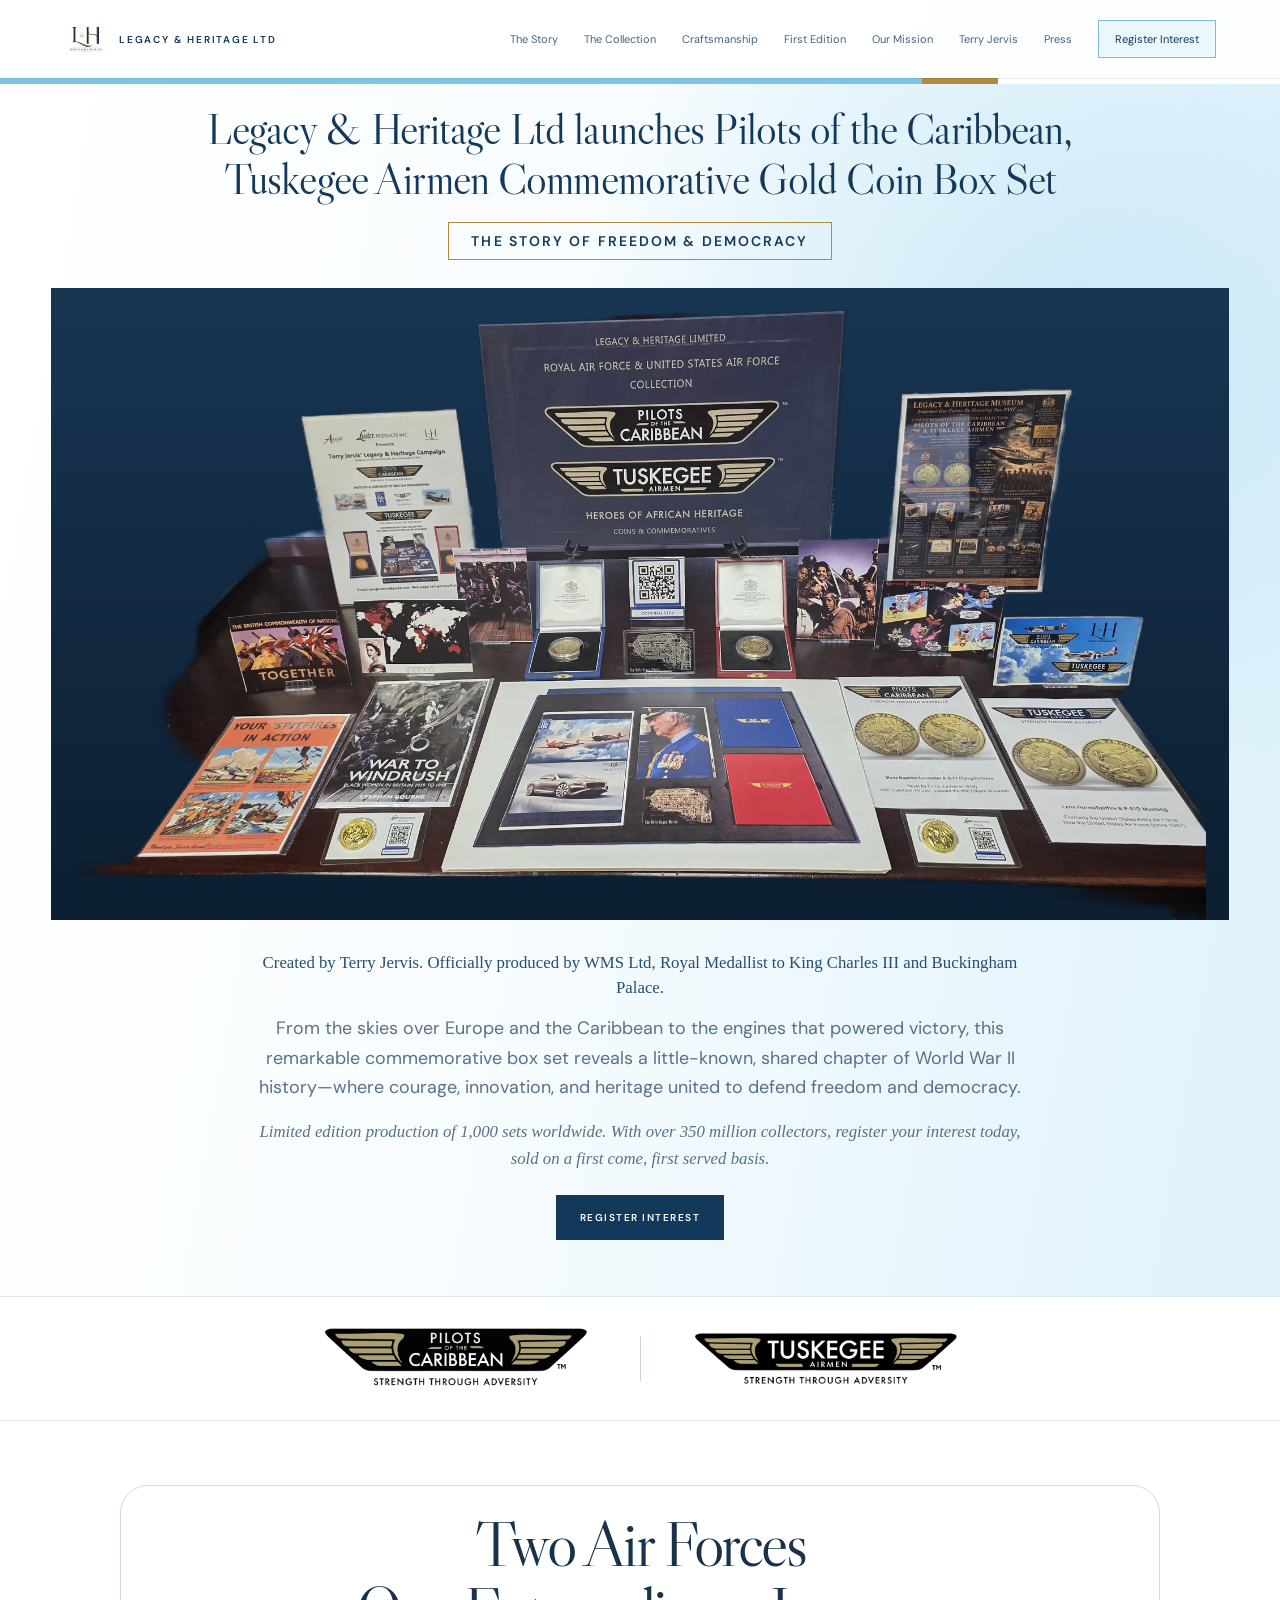
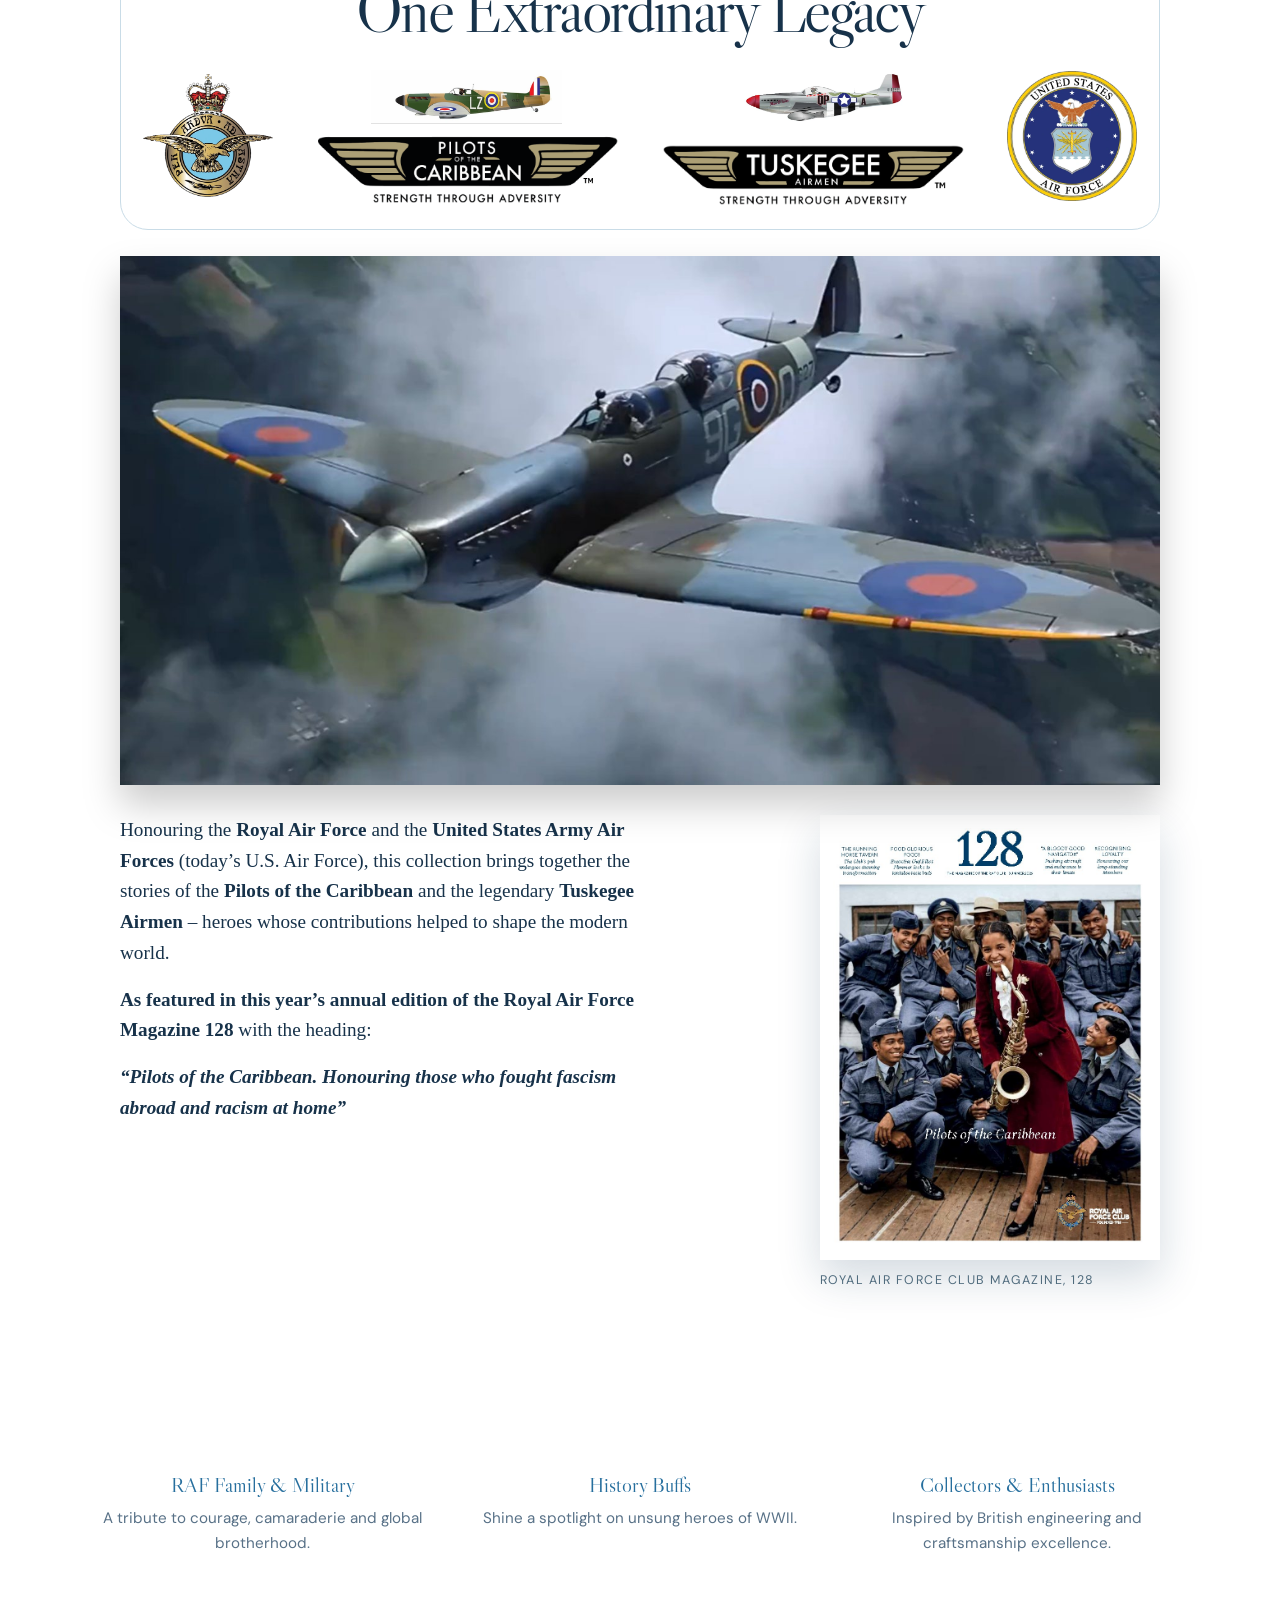
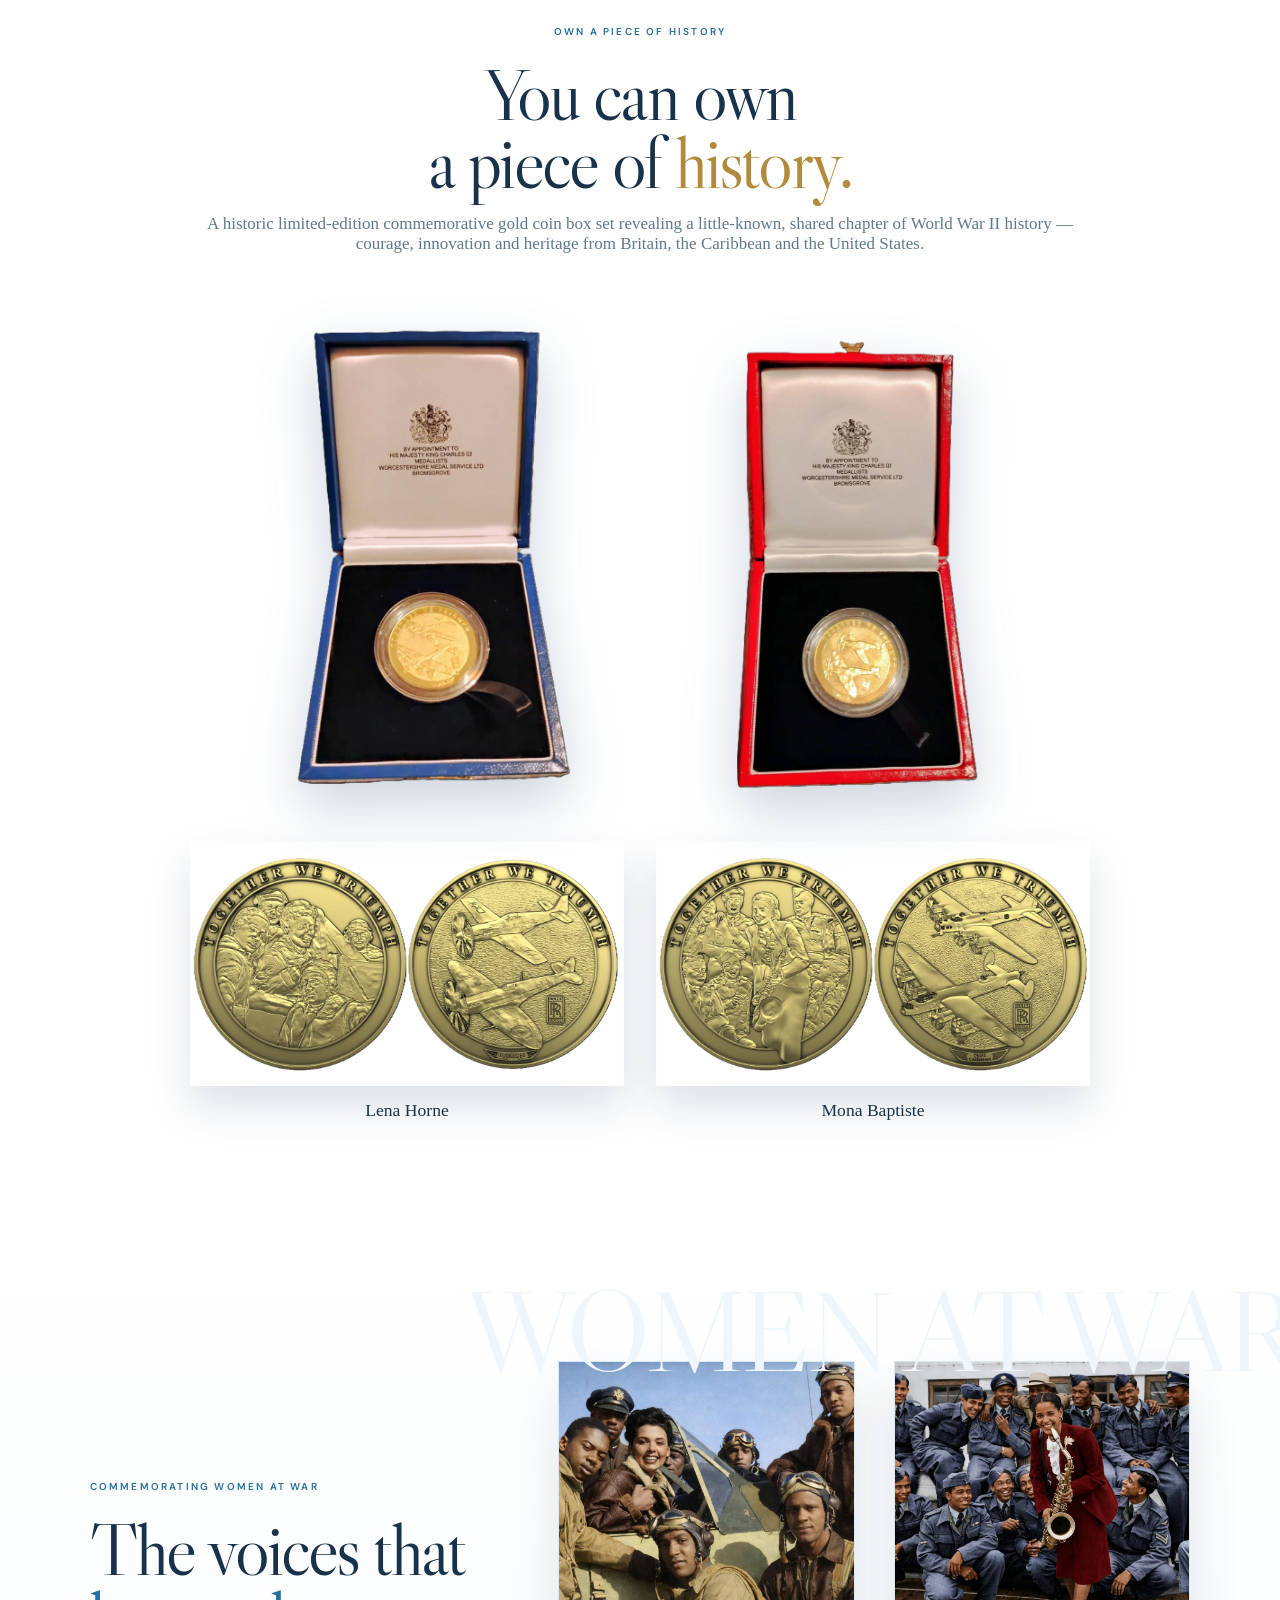
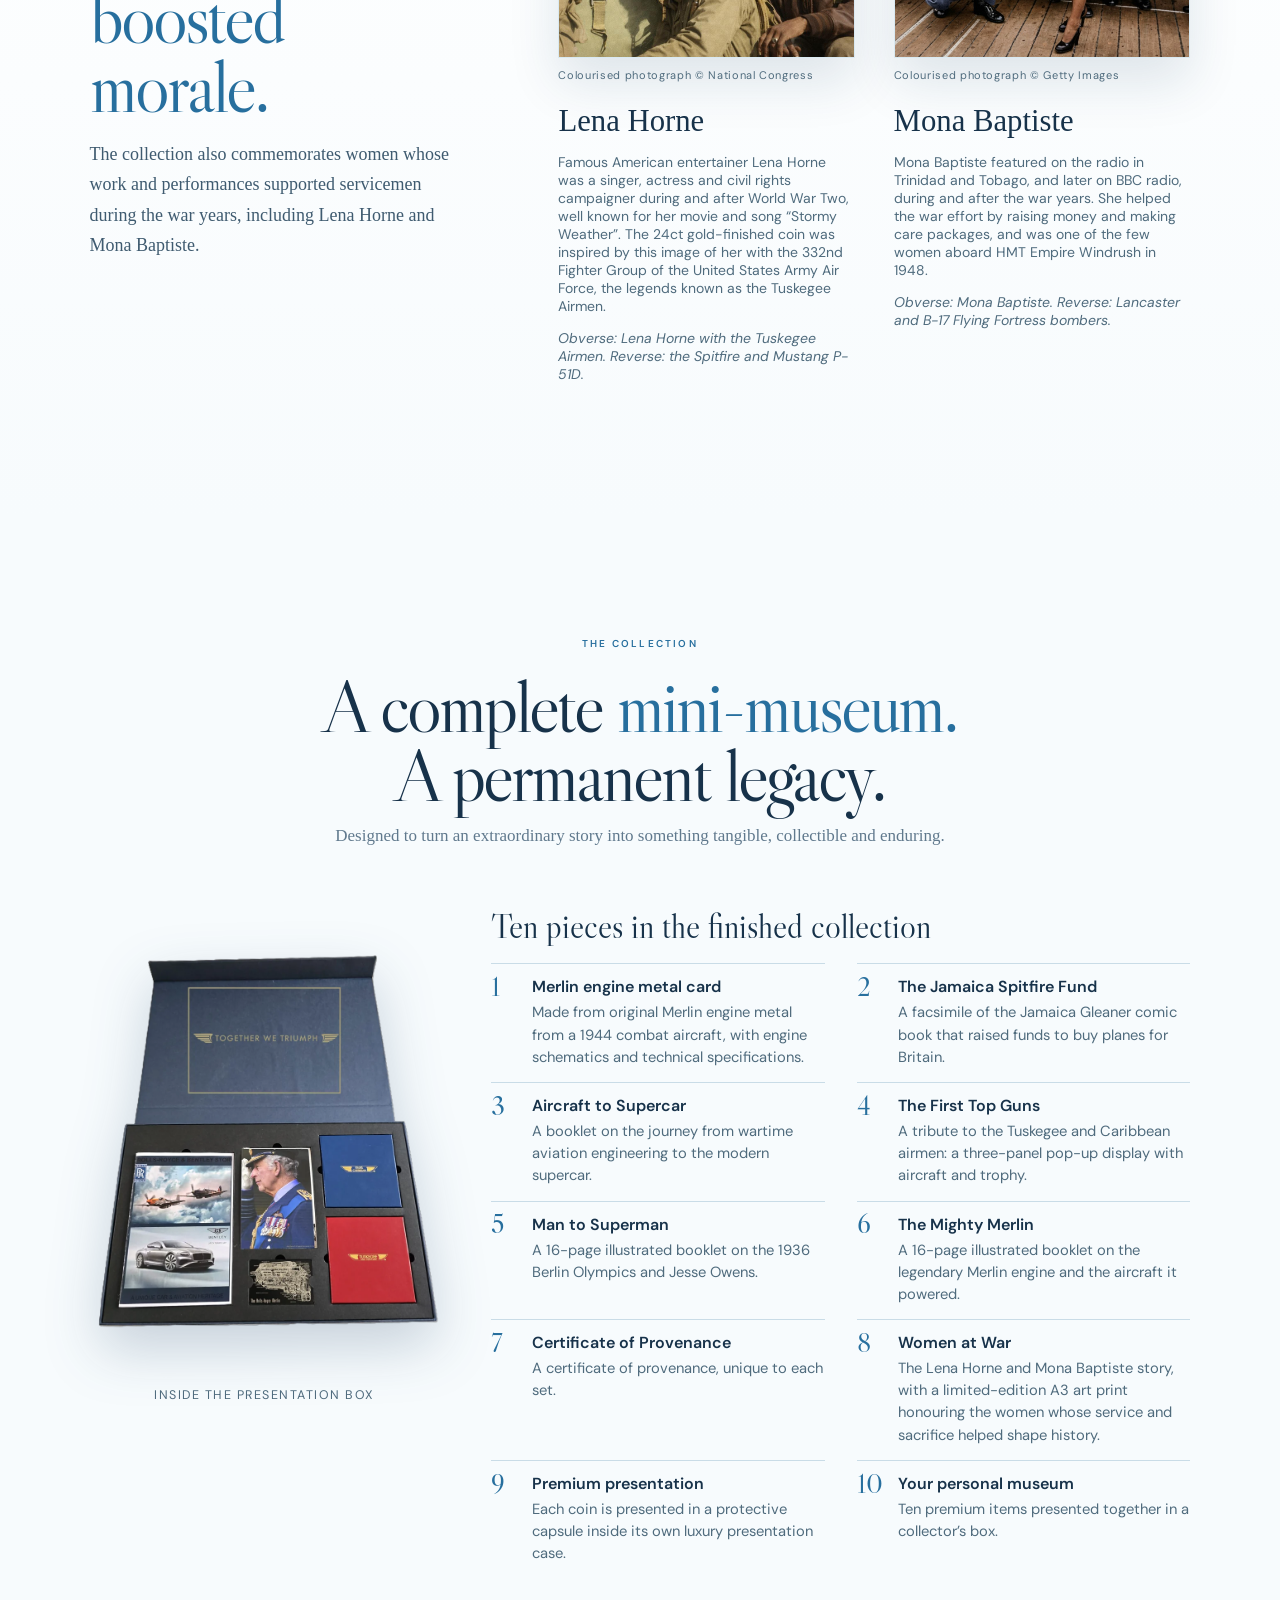
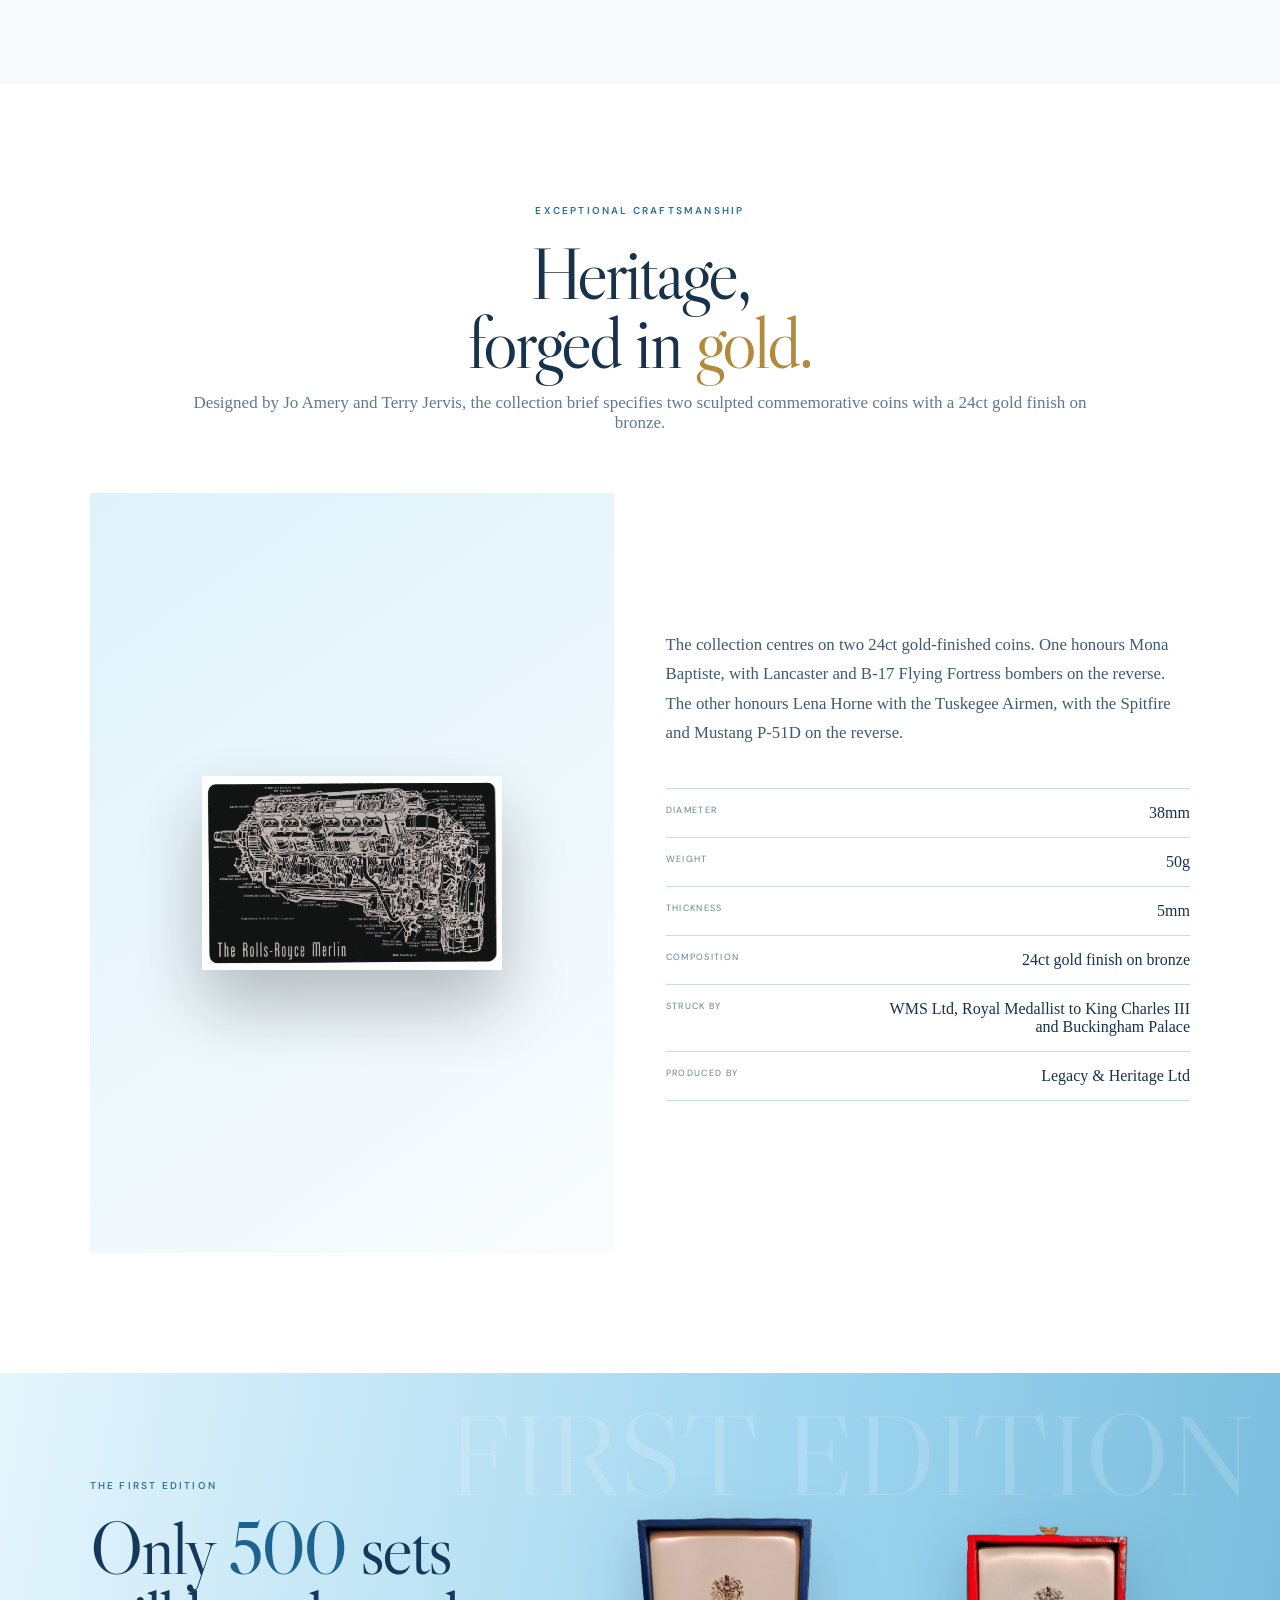
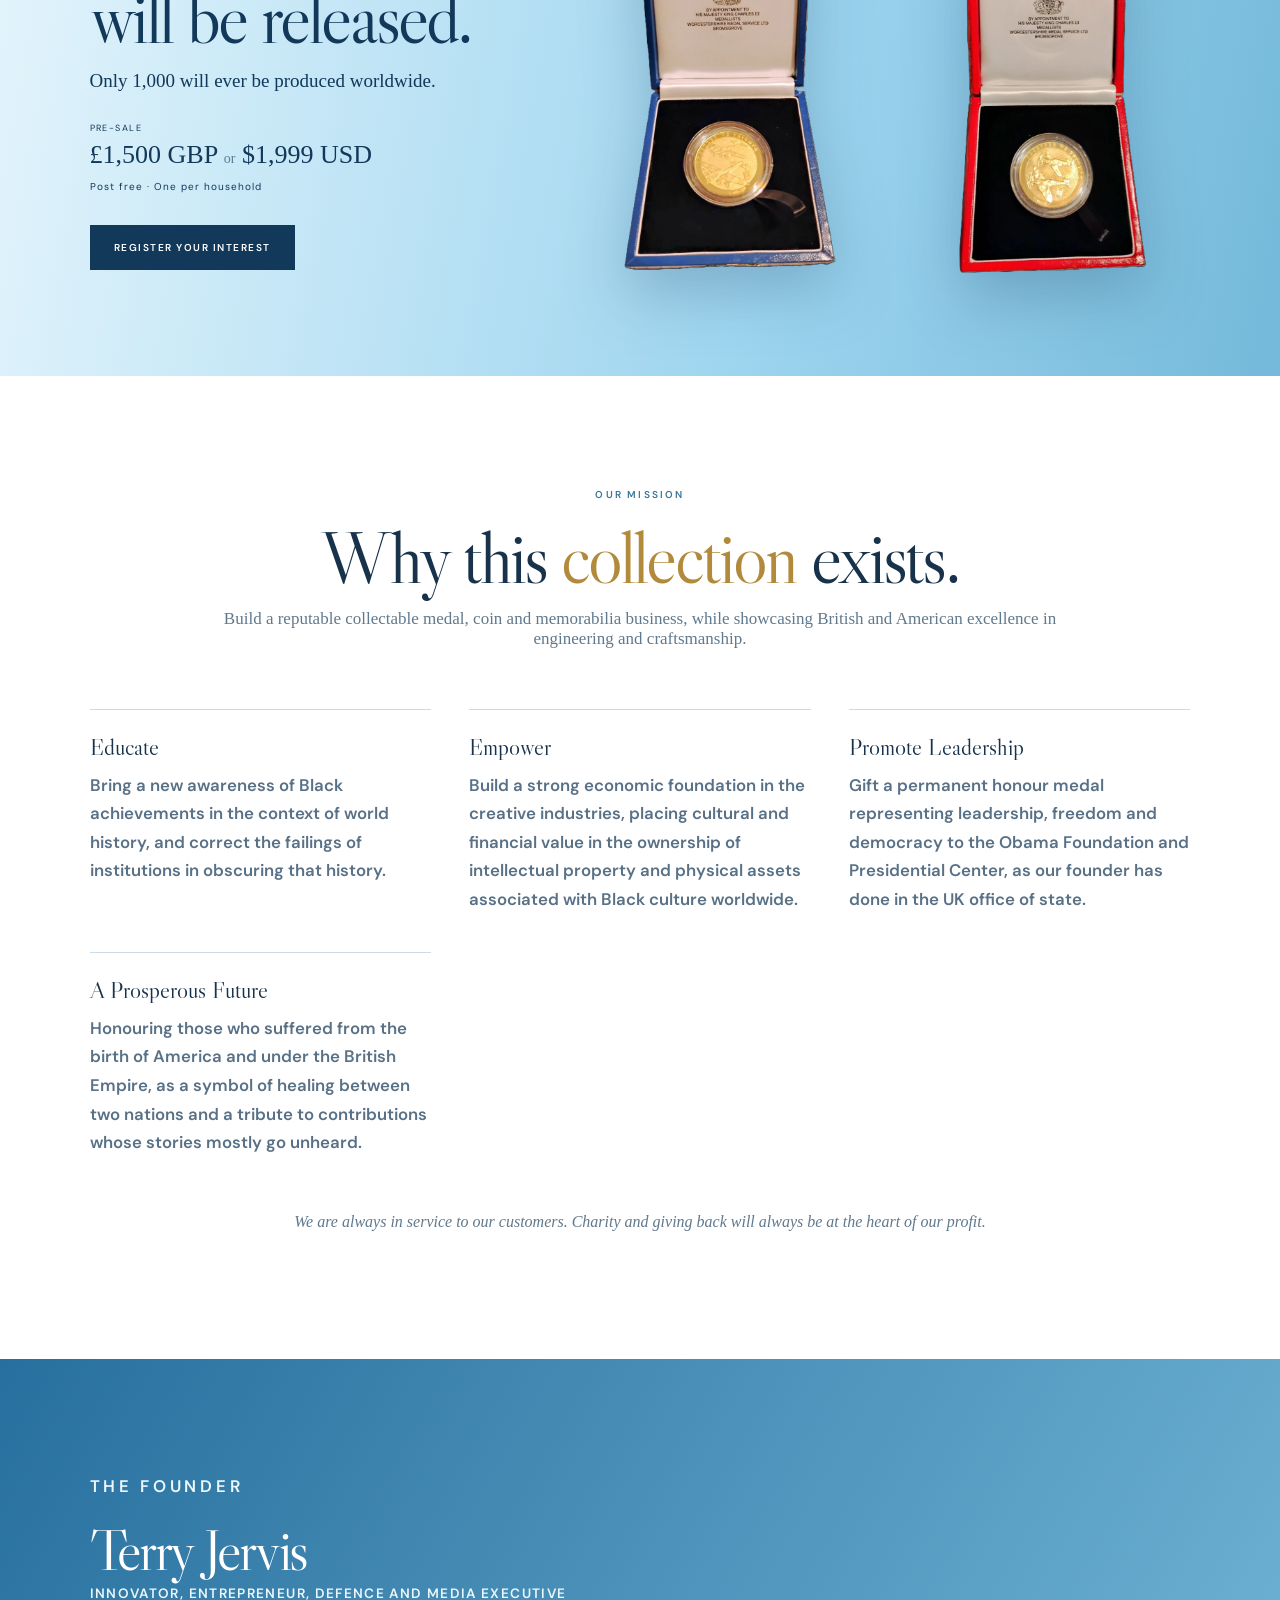
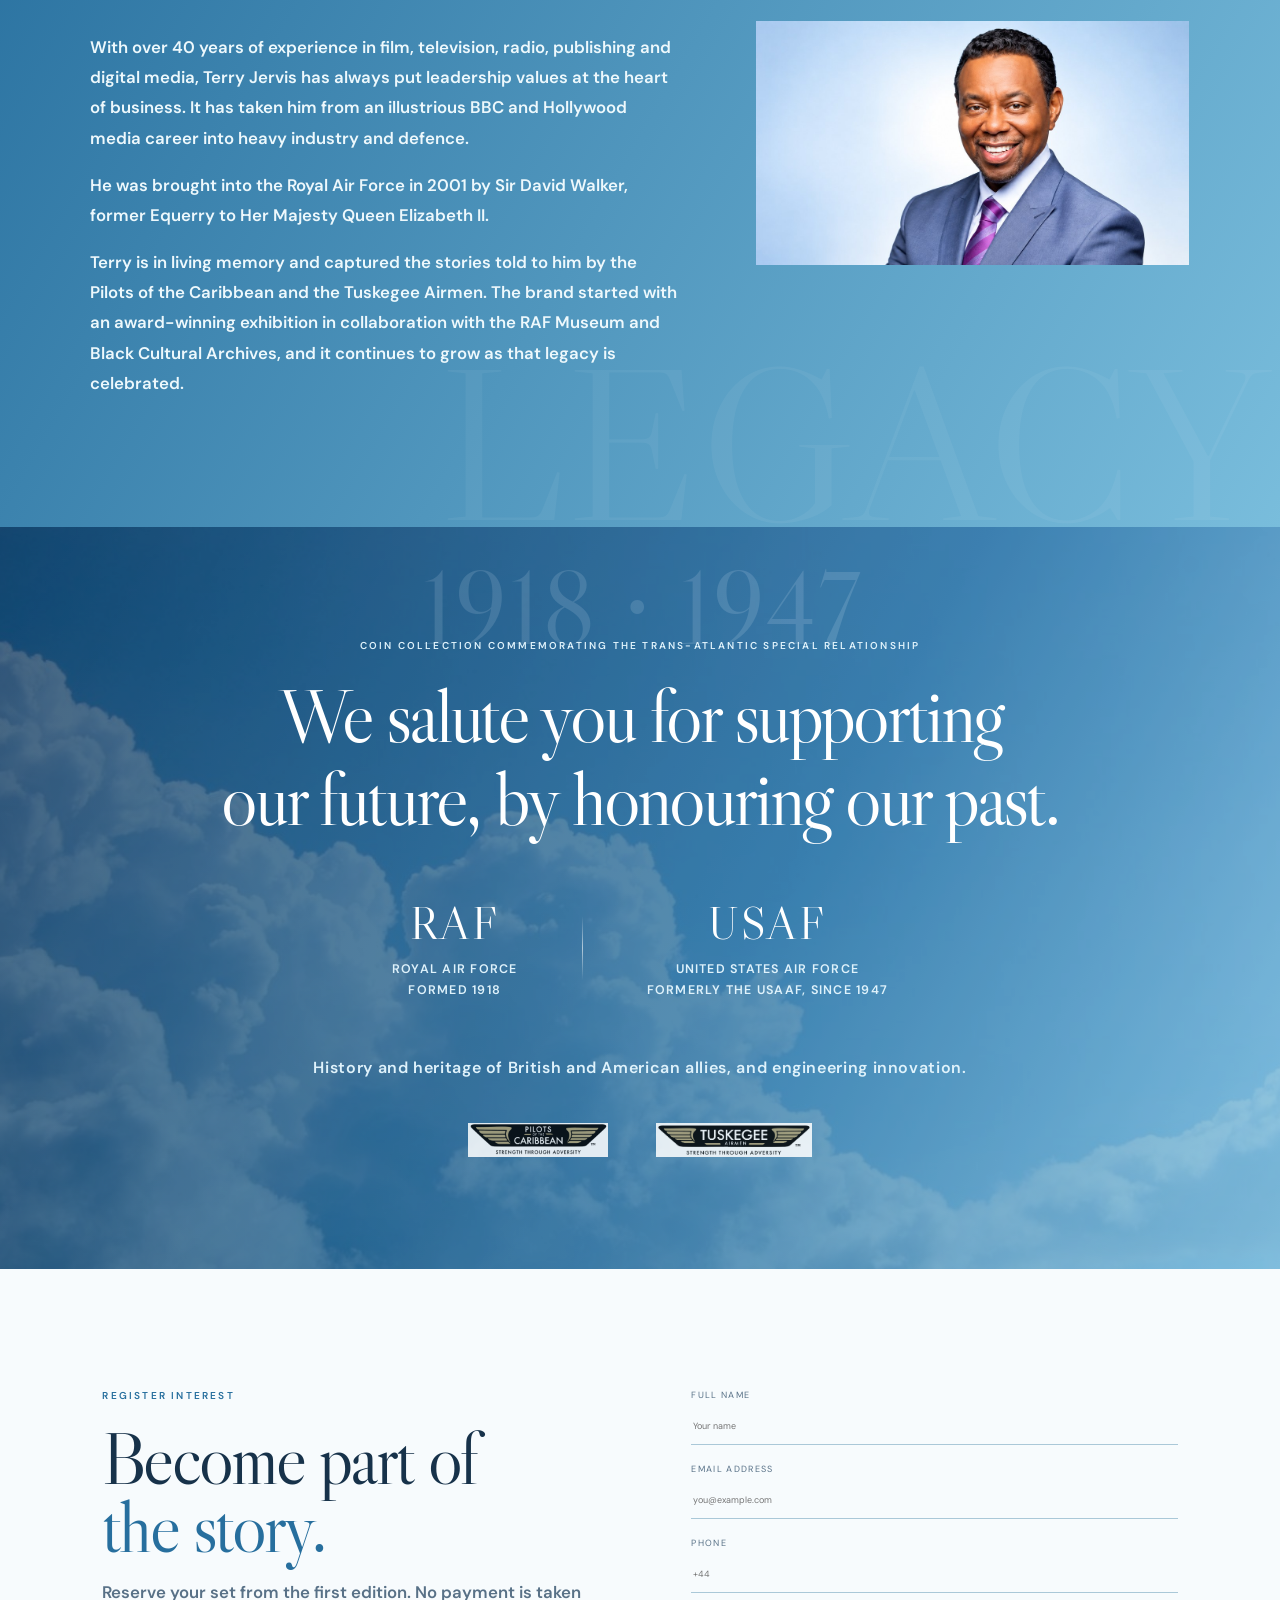
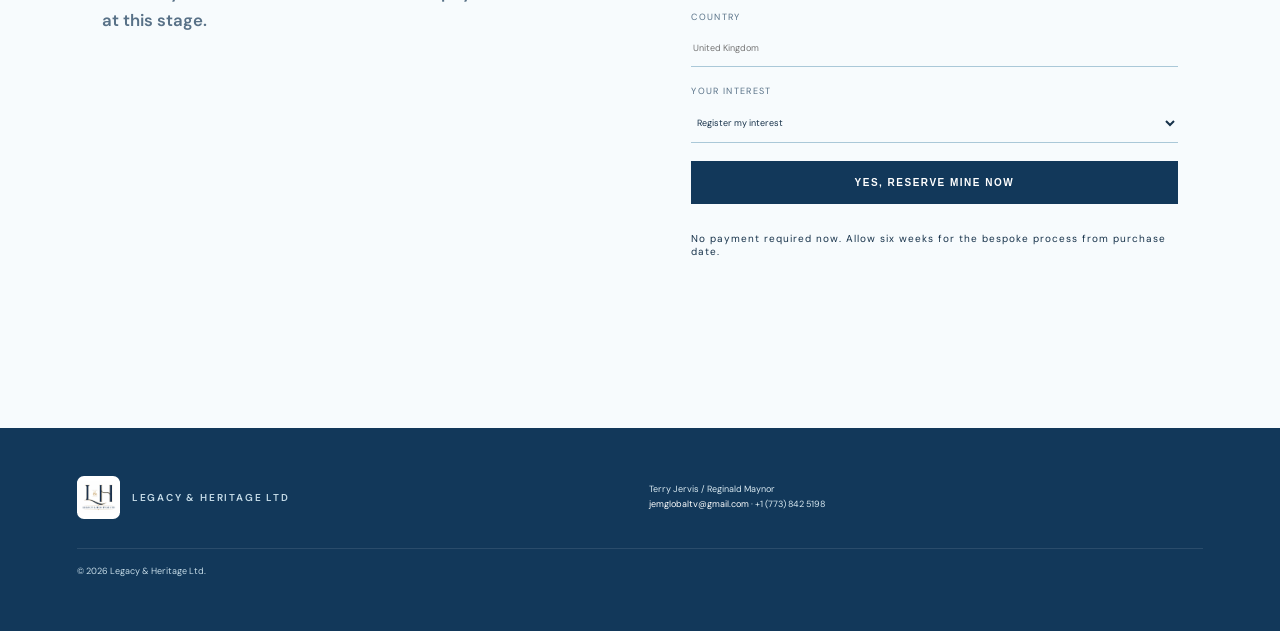
==== commit 27ed3736: "Translation pass B1: pages 1 and 2 of Reginald's PDF reproduced literally Page 1 sequence: title, th" ====
--- a/collection/index.html
+++ b/collection/index.html
@@ -16,7 +16,7 @@
 <meta name="twitter:image" content="https://altitudeaico.github.io/terrygervis/collection/assets/og-image.jpg">
 <link rel="preconnect" href="https://fonts.googleapis.com"><link rel="preconnect" href="https://fonts.gstatic.com" crossorigin>
 <link href="https://fonts.googleapis.com/css2?family=DM+Sans:wght@400;500;600&family=Libre+Caslon+Display&display=swap" rel="stylesheet">
-<link rel="stylesheet" href="styles.css?v=26">
+<link rel="stylesheet" href="styles.css?v=27">
 </head>
 <body>
 <header class="nav">
@@ -33,20 +33,17 @@
 <main id="top">
 <section class="hero">
   <div class="hero-top">
-    <p class="kicker">PILOTS OF THE CARIBBEAN × TUSKEGEE AIRMEN</p>
+    <h1 class="long">Legacy &amp; Heritage Ltd launches Pilots of the Caribbean, Tuskegee Airmen Commemorative Gold Coin Box Set</h1>
     <p class="badge">THE STORY OF FREEDOM &amp; DEMOCRACY</p>
-    <h1 class="long">Legacy &amp; Heritage Ltd launches Pilots of the Caribbean, Tuskegee Airmen Commemorative Gold Coin Box Set</h1>
-    <p class="lead">Two Air Forces. One Fight. One Extraordinary Legacy.</p>
   </div>
   <div class="hero-product">
-    <div class="glow"></div><img width="2000" height="1076" fetchpriority="high" src="assets/hero-set.webp" alt="The Pilots of the Caribbean and Tuskegee Airmen commemorative collection laid out on a table">
-    <p>THE LEGACY & HERITAGE COMMEMORATIVE COLLECTION</p>
+    <img width="2000" height="1076" fetchpriority="high" src="assets/hero-set.webp" alt="The Pilots of the Caribbean and Tuskegee Airmen commemorative collection laid out on a table">
   </div>
   <div class="hero-foot">
-    <p class="intro">From the skies over Europe and the Caribbean to the engines that powered victory, this remarkable commemorative box set reveals a little-known, shared chapter of World War II history—where courage, innovation, and heritage united to defend freedom and democracy.</p>
+    <p class="support">Created by Terry Jervis. Officially produced by WMS Ltd, Royal Medallist to King Charles III and Buckingham Palace.</p>
+    <p class="intro">From the skies over Europe and the Caribbean to the engines that powered victory, this remarkable commemorative box set reveals a little-known, shared chapter of World War II history&mdash;where courage, innovation, and heritage united to defend freedom and democracy.</p>
     <p class="edition-note">Limited edition production of 1,000 sets worldwide. With over 350 million collectors, register your interest today, sold on a first come, first served basis.</p>
-    <div class="actions"><a class="btn" href="#register">Register Interest</a><a class="ghost" href="#story">Explore the story ↓</a></div>
-    <div class="edition"><b>500</b><span>sets in the first edition</span><b>1,000</b><span>ever produced worldwide</span></div>
+    <div class="actions"><a class="btn" href="#register">Register Interest</a></div>
   </div>
 </section>
 
@@ -57,23 +54,24 @@
 </section>
 
 <section class="story" id="story">
- <div class="section-title"><p class="kicker dark">THE STORY</p><h2>Two Air Forces.<br>One extraordinary <i>legacy.</i></h2></div>
- <div class="force-badge">
+ <div class="force-head">
+   <h2>Two Air Forces<br>One Extraordinary Legacy</h2>
+   <div class="force-badge">
    <div class="emblem"><img width="420" height="397" loading="lazy" decoding="async" src="assets/raf-crest.png" alt="Royal Air Force crest"></div>
    <figure class="wing"><img class="plane" width="700" height="196" loading="lazy" decoding="async" src="assets/profile-spitfire.webp" alt=""><img width="840" height="203" loading="lazy" decoding="async" src="assets/potc-logo.png" alt="Pilots of the Caribbean"></figure>
    <figure class="wing"><img class="plane" width="700" height="251" loading="lazy" decoding="async" src="assets/profile-p51d.webp" alt=""><img width="795" height="173" loading="lazy" decoding="async" src="assets/tuskegee-logo-trimmed.png" alt="Tuskegee Airmen"></figure>
    <div class="emblem"><img width="420" height="420" loading="lazy" decoding="async" src="assets/usaf-seal.webp" alt="United States Air Force seal"></div>
  </div>
- <div class="story-copy"><p class="drop">From the skies over Europe and the Caribbean to the engines that powered victory, this collection tells a shared chapter of World War II history.</p><p>Honouring the Royal Air Force and the United States Army Air Forces, it brings together the stories of the Pilots of the Caribbean and the Tuskegee Airmen, alongside the people, aircraft and engineering that shaped their era.</p></div>
+ </div>
  <div class="aircraft aircraft-banner">
    <img width="1680" height="854" loading="lazy" decoding="async" src="assets/spitfire-photo.jpg" alt="A Supermarine Spitfire in flight above the clouds">
-   <p class="aircraft-caption">SUPERMARINE SPITFIRE</p>
  </div>
  <div class="story-press" id="press">
-   <p class="kicker dark">IN PRINT</p>
-   <h3>Featured in the Royal Air Force <i>annual magazine.</i></h3>
-   <p class="press-lede">An exclusive article carrying the historic narrative of this little-known history, published in the Royal Air Force Club's annual magazine.</p>
-   <p class="press-quote">Magazine 128 headline: &ldquo;Pilots of the Caribbean. Honouring those who fought fascism abroad and racism at home.&rdquo;</p>
+   <div class="story-press-text">
+     <p>Honouring the <strong>Royal Air Force</strong> and the <strong>United States Army Air Forces</strong> (today&rsquo;s U.S. Air Force), this collection brings together the stories of the <strong>Pilots of the Caribbean</strong> and the legendary <strong>Tuskegee Airmen</strong> &ndash; heroes whose contributions helped to shape the modern world.</p>
+     <p><strong>As featured in this year&rsquo;s annual edition of the Royal Air Force Magazine 128</strong> with the heading:</p>
+     <p class="press-quote">&ldquo;Pilots of the Caribbean. Honouring those who fought fascism abroad and racism at home&rdquo;</p>
+   </div>
    <figure class="press-cover"><img width="827" height="1083" loading="lazy" decoding="async" src="assets/magazine-128-cover.jpg" alt="Cover of the Royal Air Force Club magazine, number 128: Pilots of the Caribbean"><figcaption>Royal Air Force Club magazine, 128</figcaption></figure>
  </div>
 </section>
--- a/collection/styles.css
+++ b/collection/styles.css
@@ -330,3 +330,25 @@
 .ten h4{margin:0 0 .25rem;font-size:1rem;font-weight:600;color:var(--ink)}
 .ten p{margin:0;font-size:.92rem;line-height:1.5;color:#4f6b7d}
 @media(max-width:900px){.museum-board{grid-template-columns:1fr}.ten{grid-template-columns:1fr}}
+
+/* ---- Finite translation pass B1: his page 1 and page 2, reproduced literally and denser ---- */
+.hero{padding:104px 4vw 56px}
+.hero-top{max-width:1000px;margin:0 auto;text-align:center}
+.hero-top h1.long{font-size:clamp(28px,3.4vw,50px);line-height:1.15;margin:0 0 18px}
+.hero-top .badge{margin:0 auto;font-size:clamp(11px,1.1vw,14px);padding:9px 22px}
+.hero-product{max-width:1400px;margin:28px auto 0;padding:clamp(.6rem,2vw,1.4rem) clamp(.6rem,2vw,1.4rem) 0}
+.hero-foot{max-width:780px;margin:30px auto 0;text-align:center}
+.hero-foot .support{font-family:Georgia,serif;font-size:1.05rem;line-height:1.5;color:#244f70;margin:0 0 14px}
+.hero-foot .intro{margin:0 auto 16px;max-width:none;font-size:1.12rem;line-height:1.65}
+.hero-foot .edition-note{margin:0 auto 22px;max-width:none;font-size:1.05rem}
+.hero-foot .actions{justify-content:center;margin-top:0}
+.story{display:block;padding:64px 5vw}
+.force-head{max-width:1040px;margin:0 auto;text-align:center;border:1px solid #c9dce7;border-radius:28px;padding:1.6rem 1.4rem 1.3rem;background:#fff}
+.force-head h2{margin:0 0 1.3rem;font-size:clamp(34px,5vw,68px);line-height:1.02}
+.force-head .force-badge{margin:0 auto}
+.story .aircraft-banner{max-width:1040px;margin:26px auto 0}
+.story-press{display:grid;grid-template-columns:1.1fr .9fr;gap:clamp(1.4rem,4vw,3rem);align-items:start;max-width:1040px;margin:30px auto 0;text-align:left;border:0;padding:0}
+.story-press-text p{font-family:Georgia,serif;font-size:clamp(1.05rem,1.5vw,1.3rem);line-height:1.6;color:var(--ink);margin:0 0 1rem}
+.story-press-text .press-quote{font-style:italic;font-weight:700;margin:0}
+.story-press .press-cover{margin:0;max-width:340px;justify-self:end}
+@media(max-width:900px){.story-press{grid-template-columns:1fr}.story-press .press-cover{justify-self:center}.force-head{padding:1.2rem .8rem}}
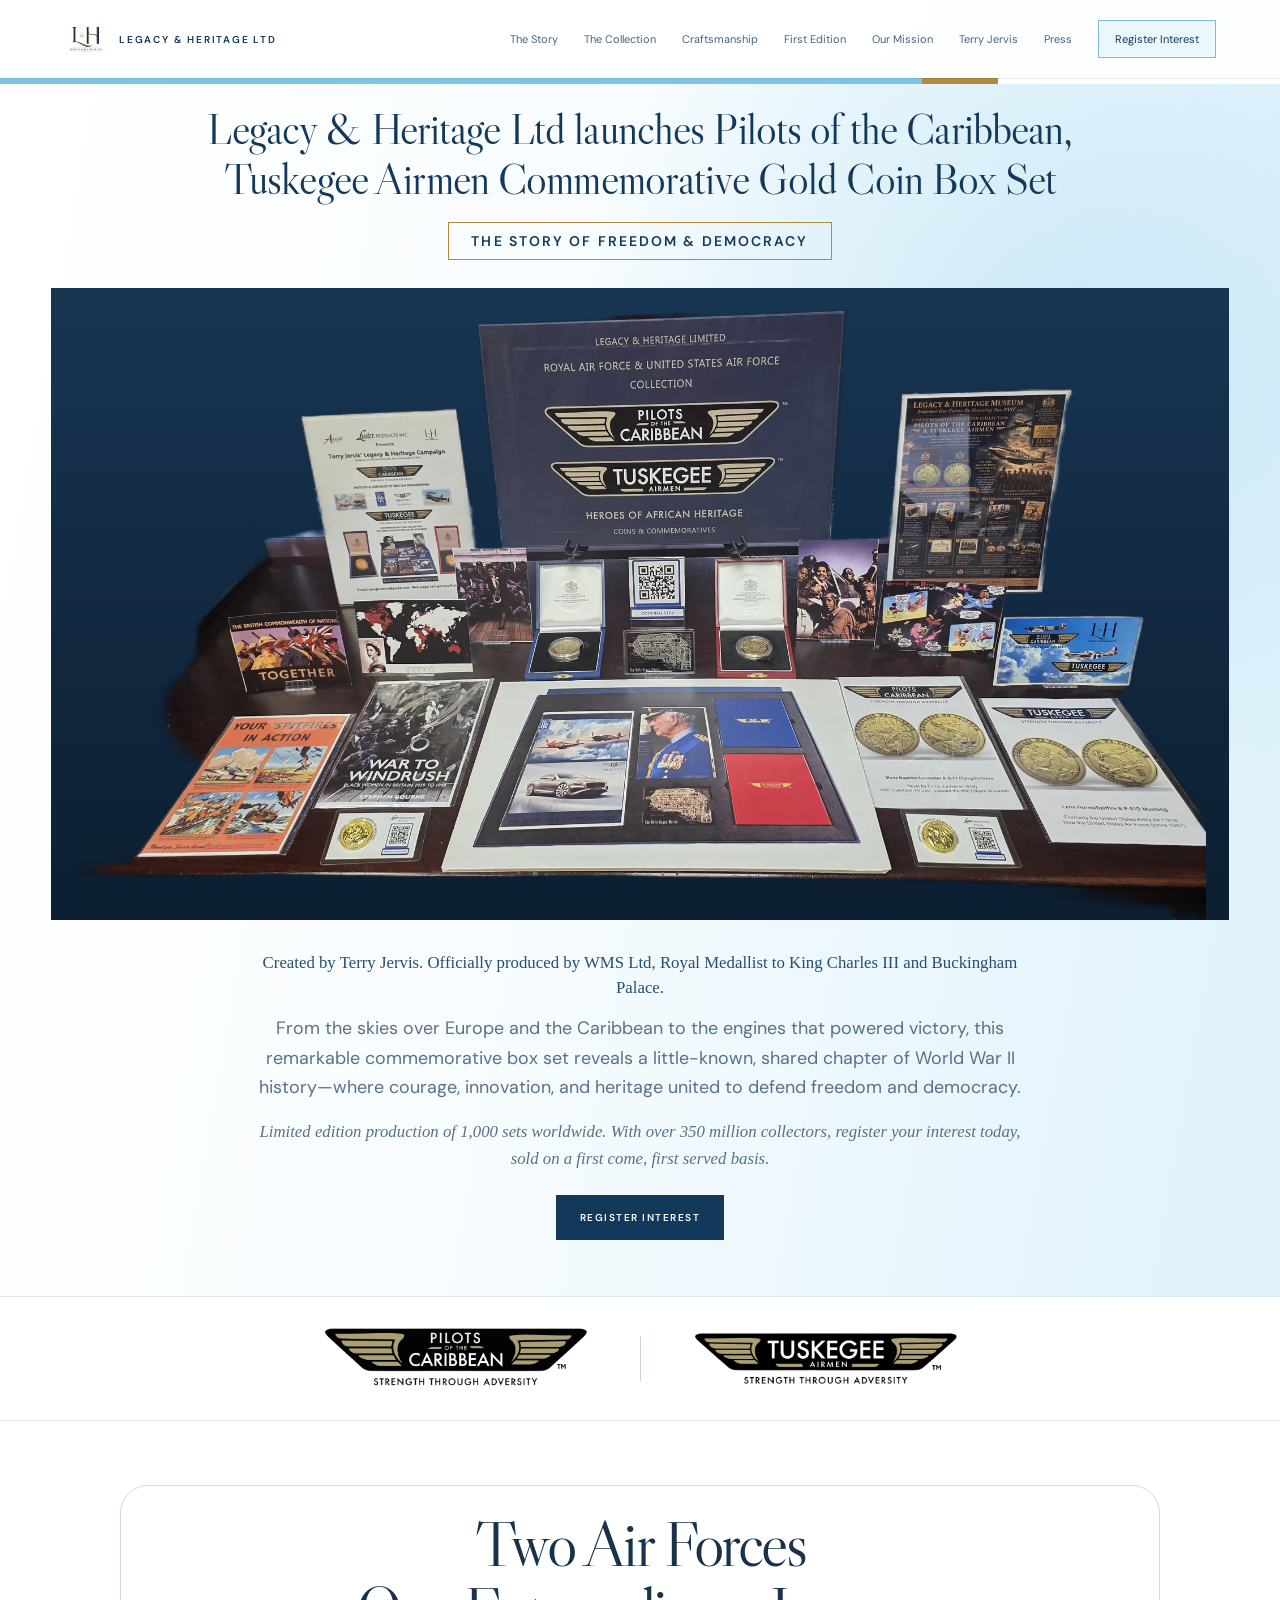
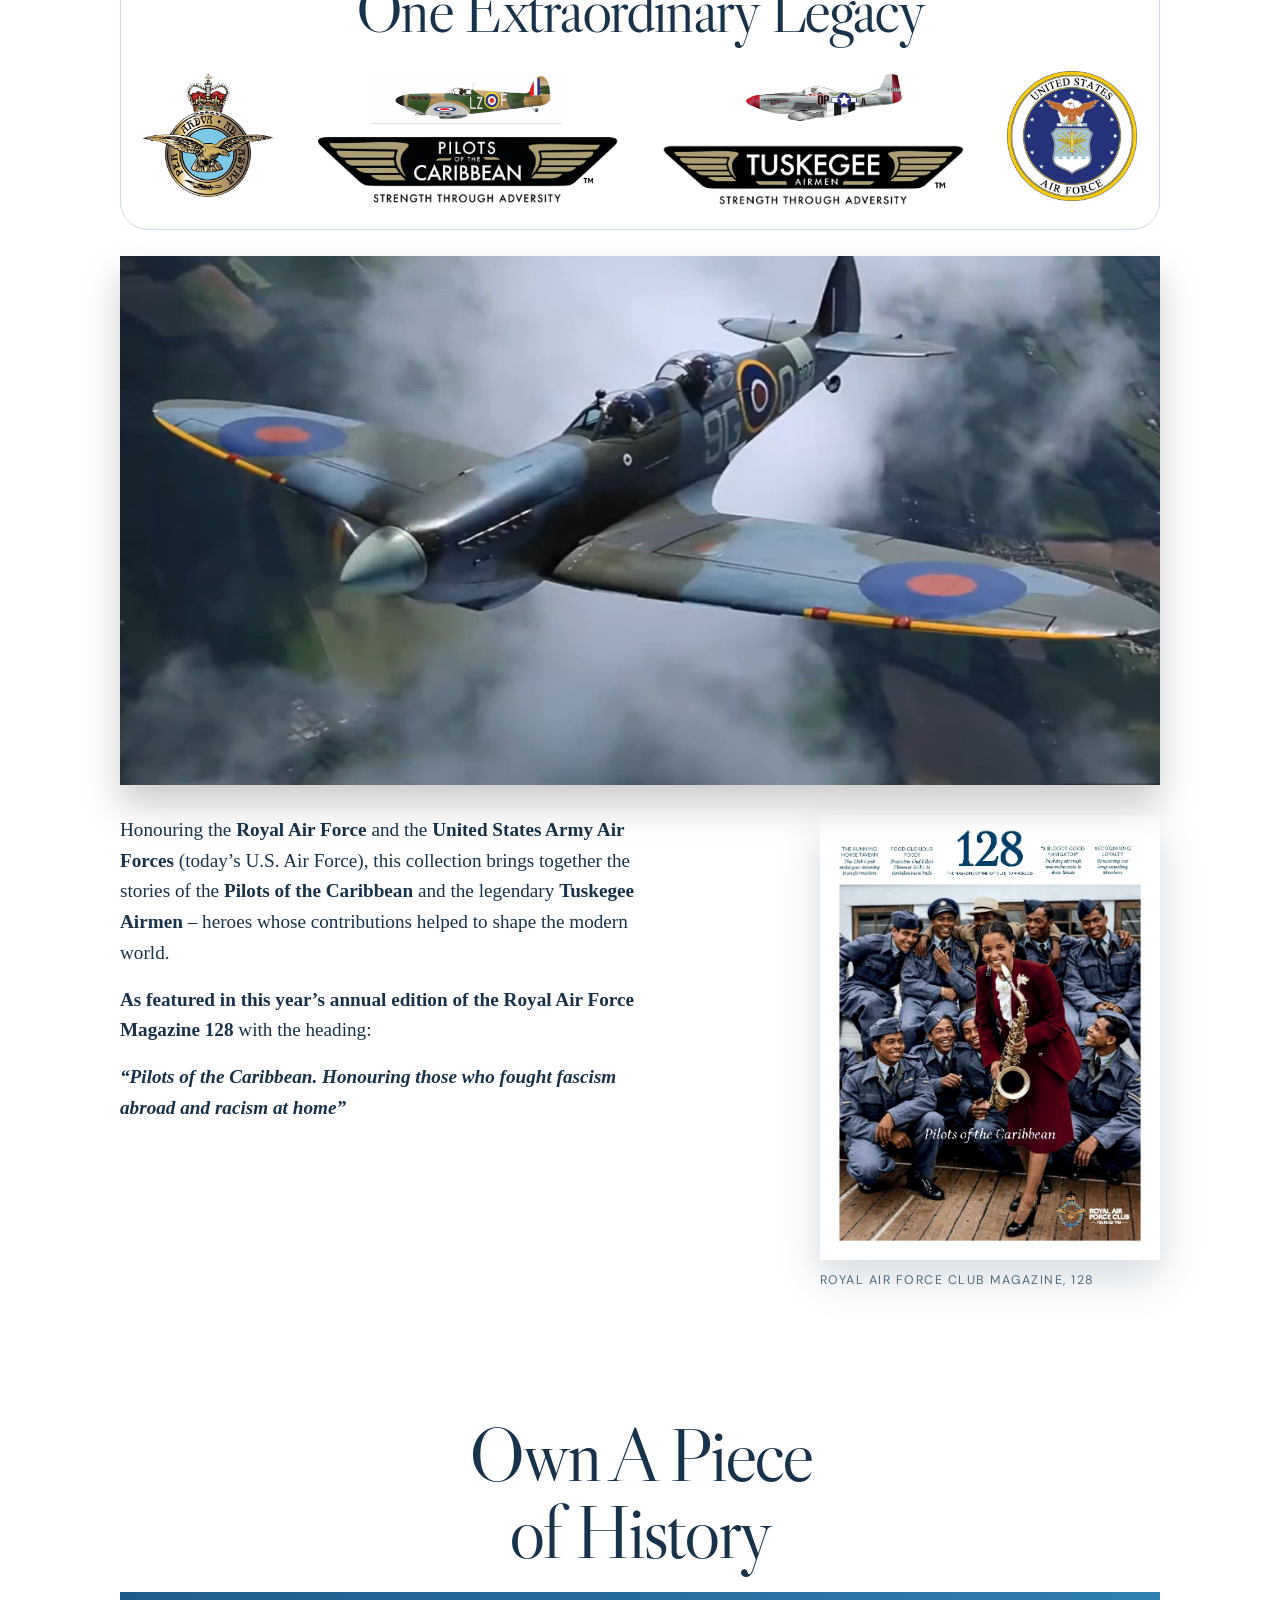
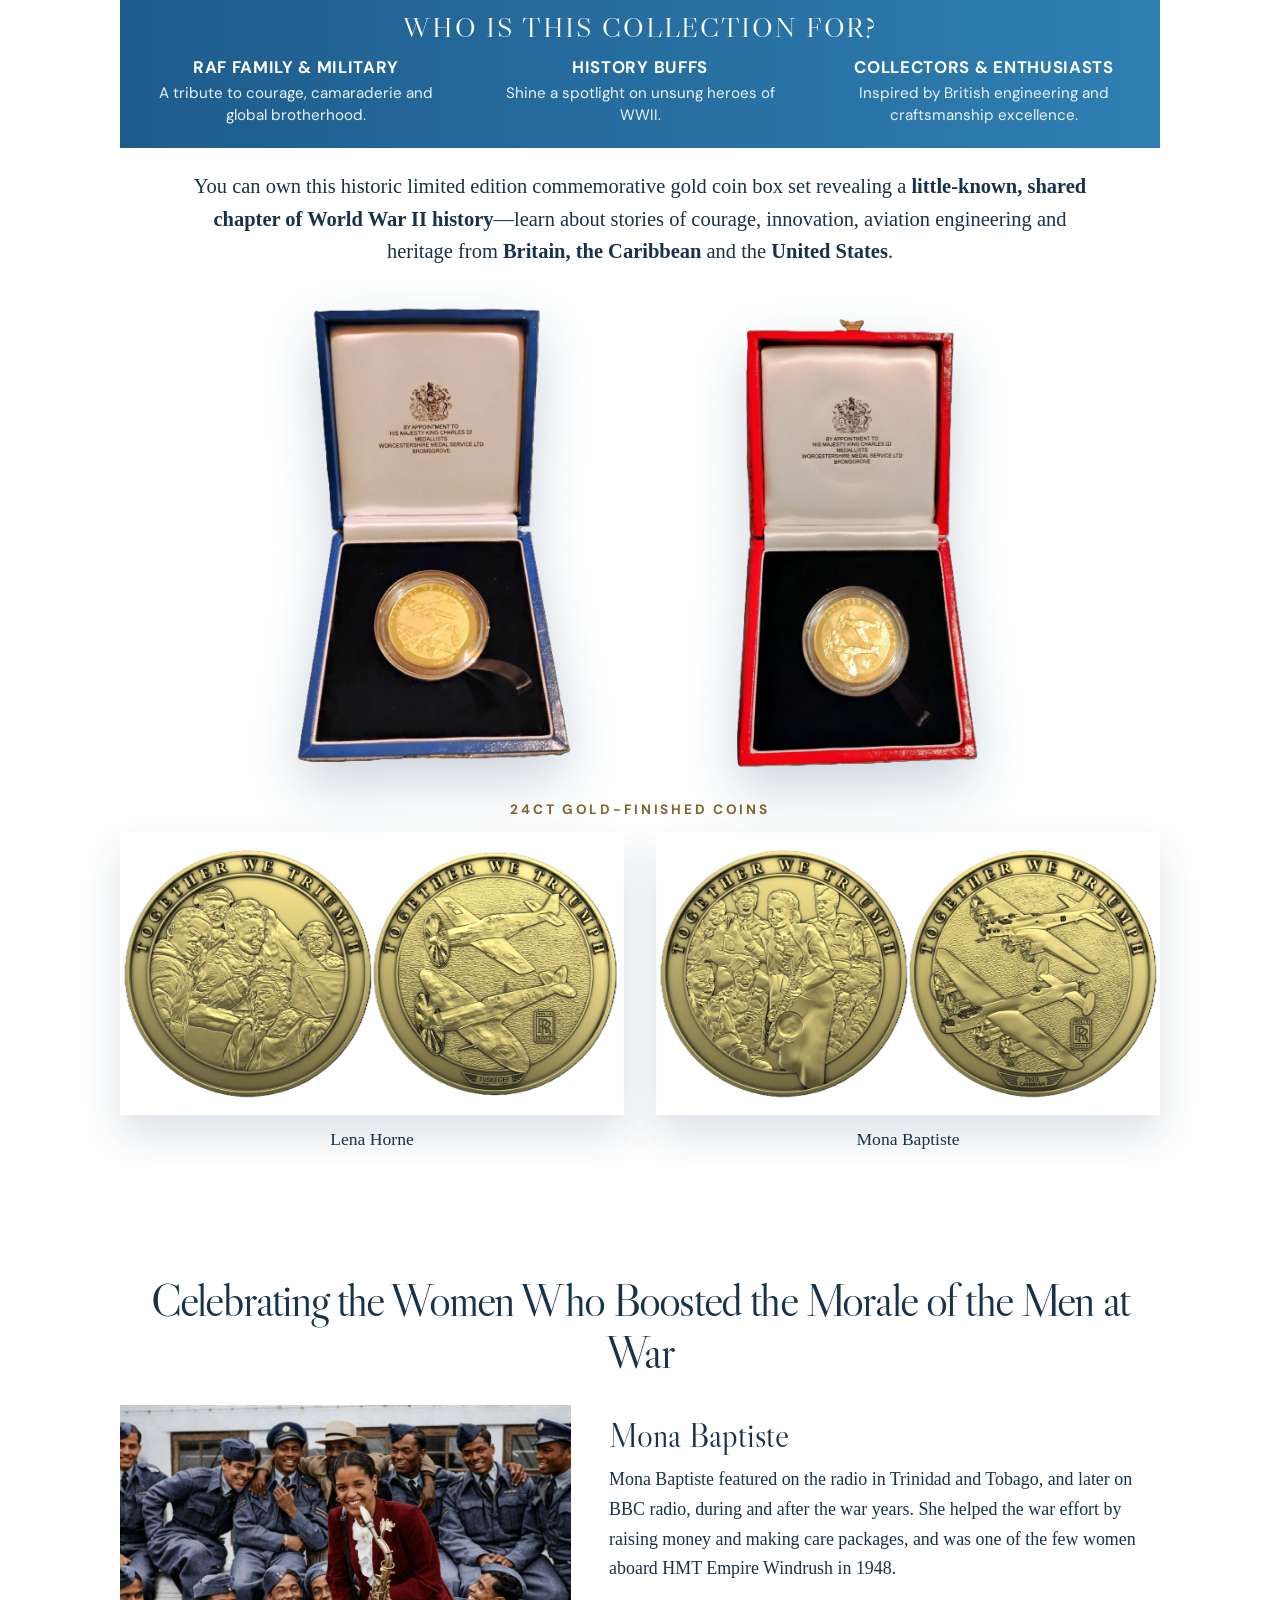
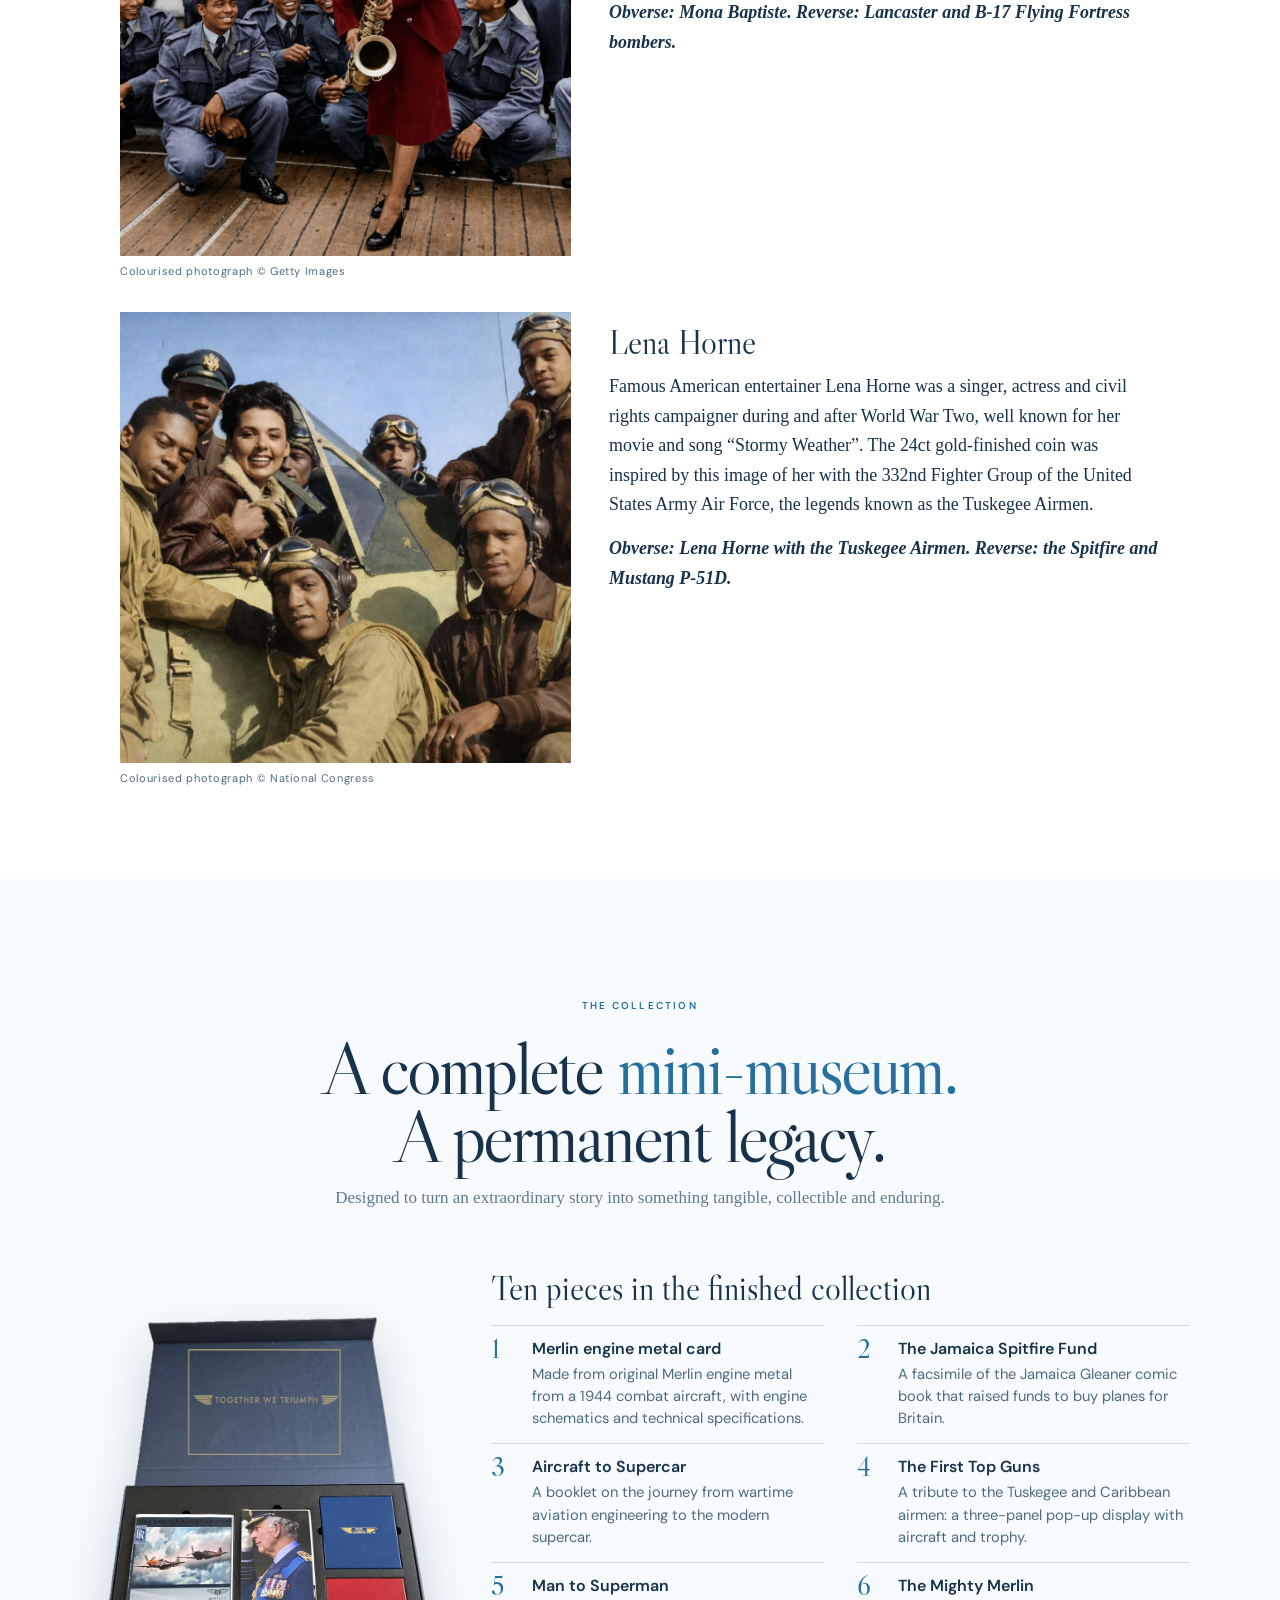
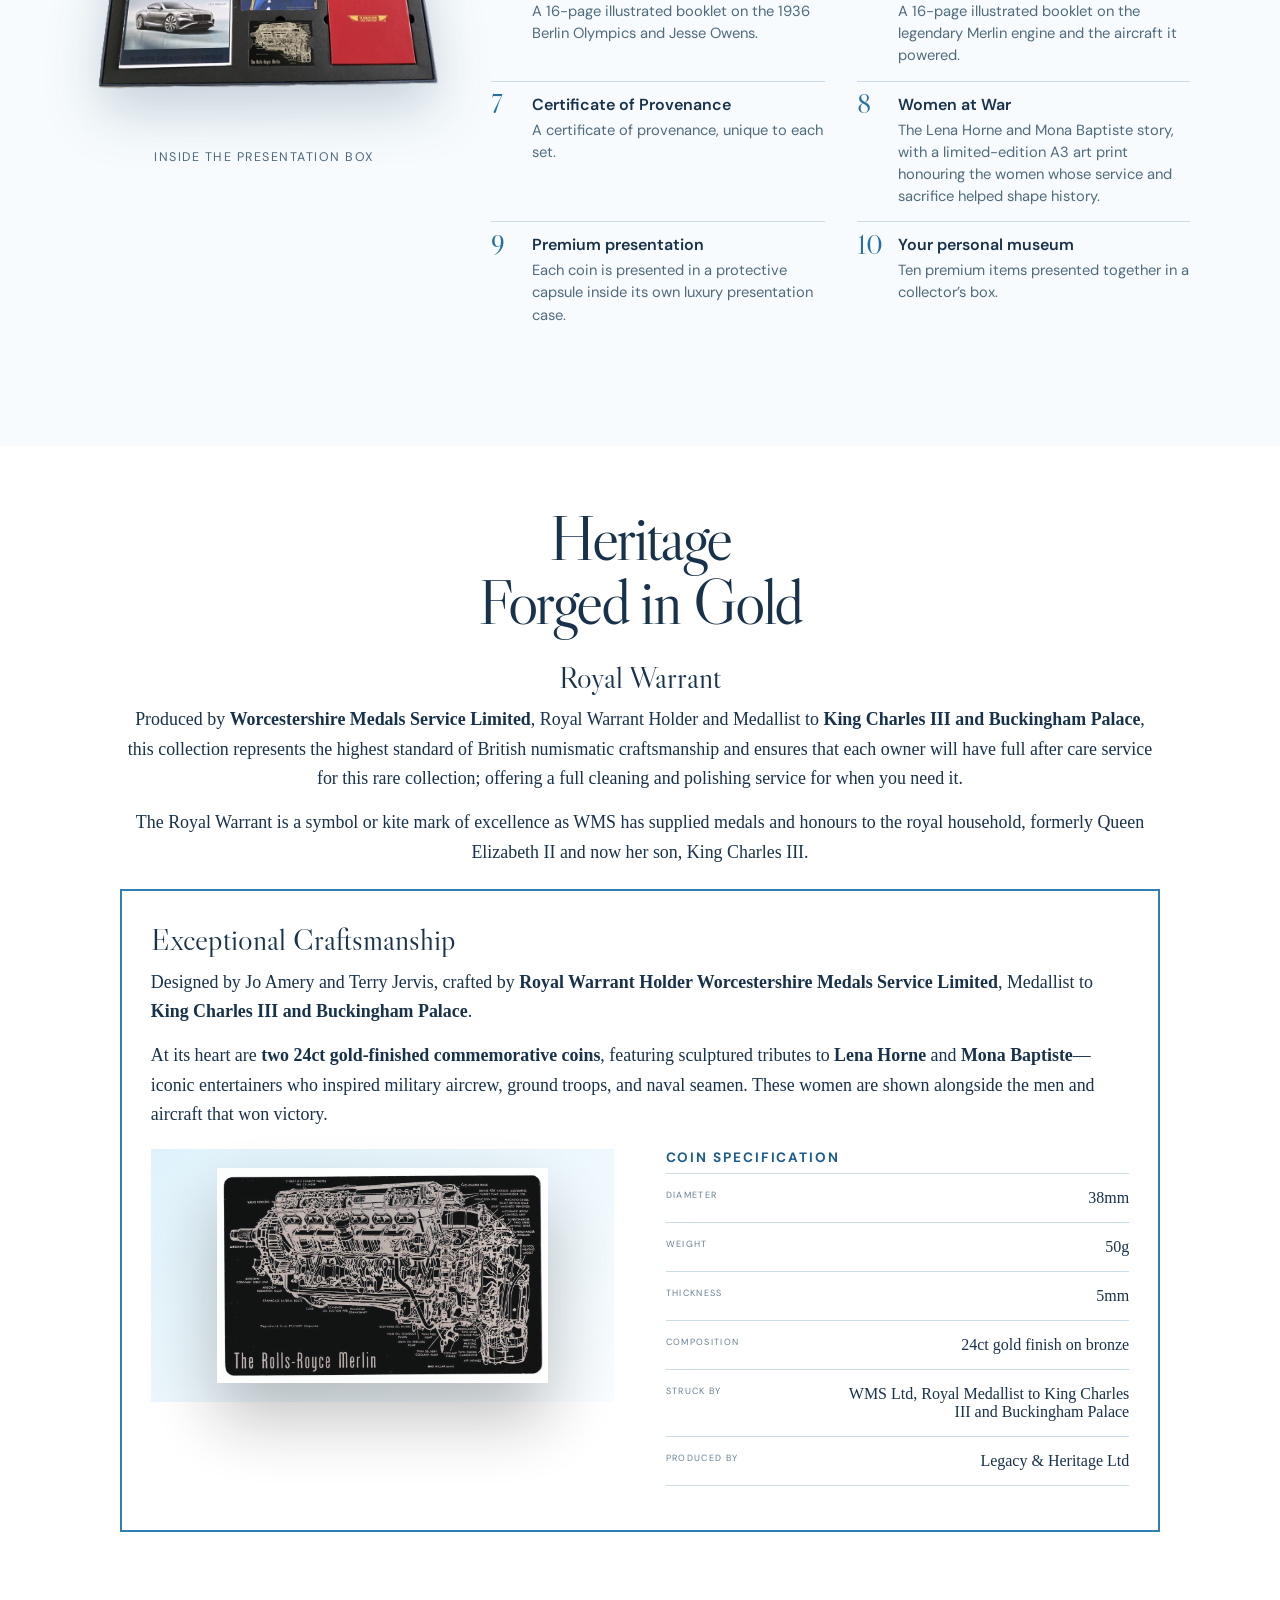
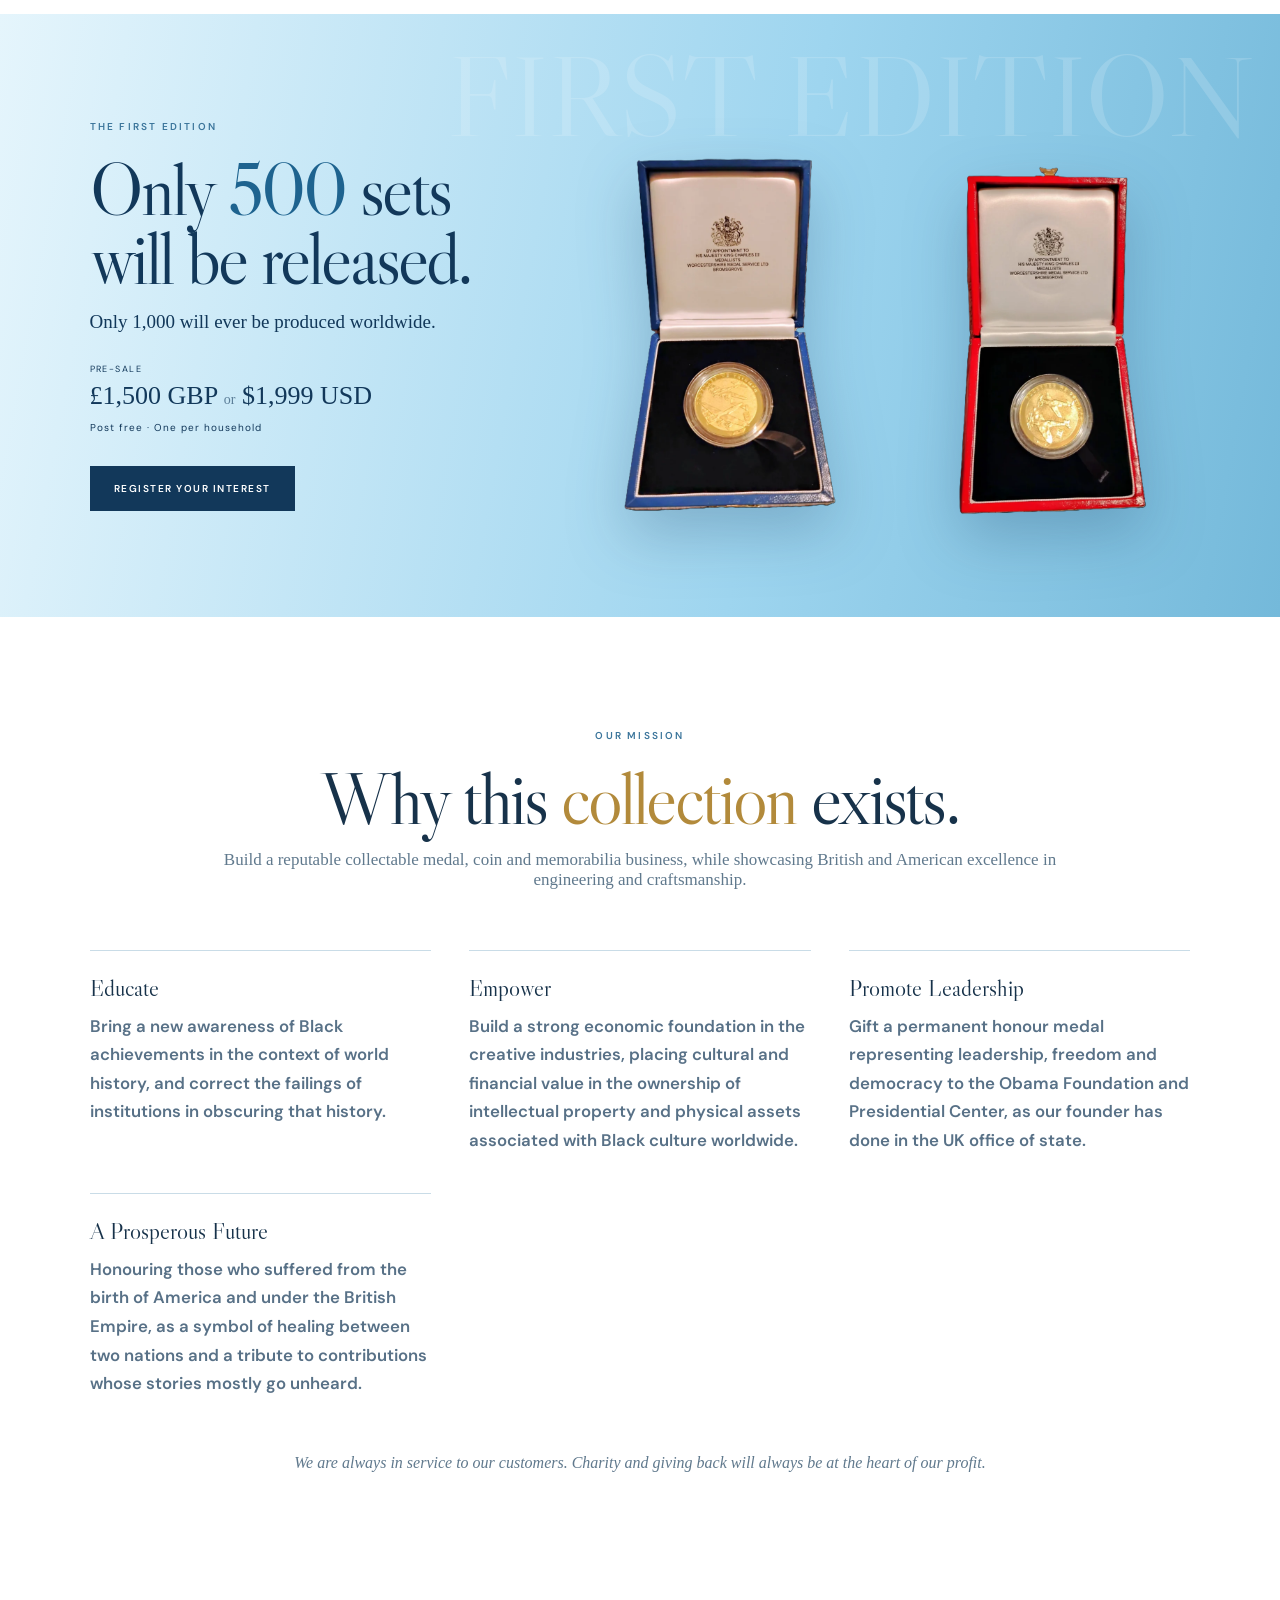
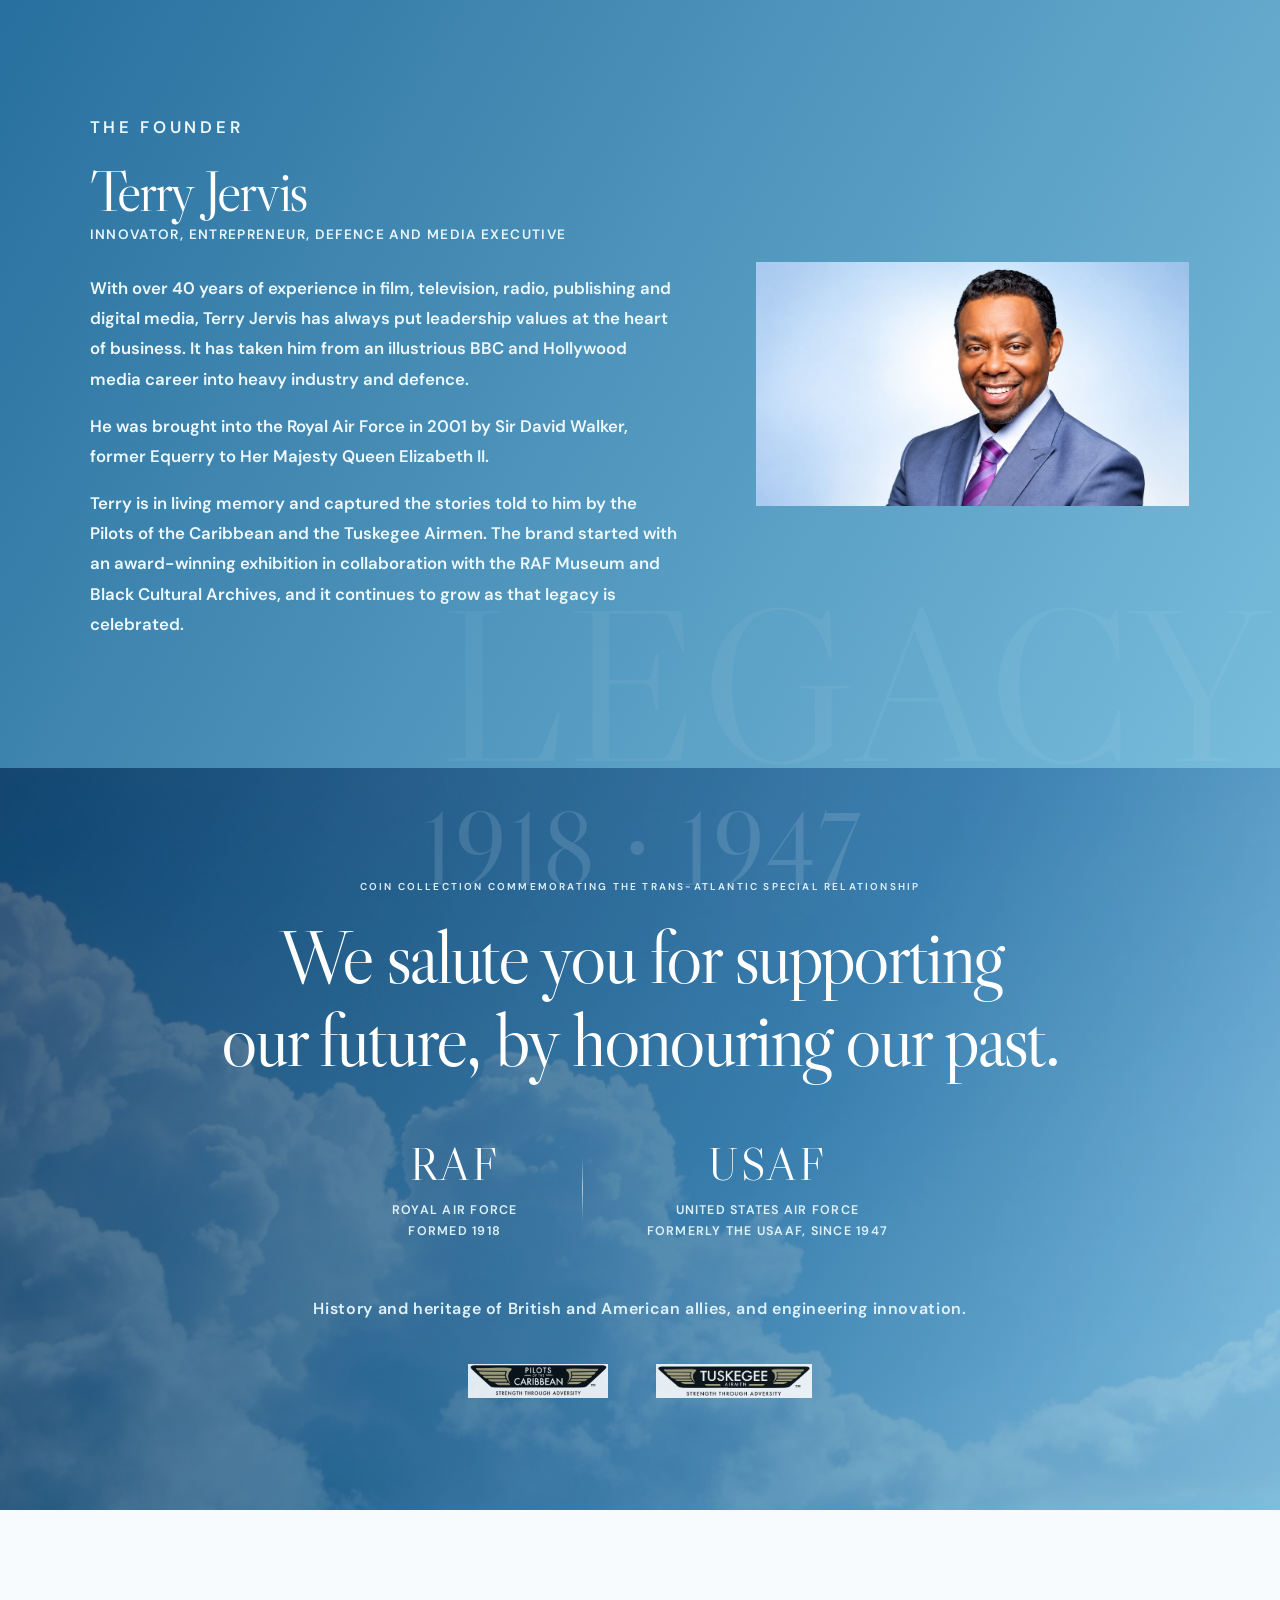
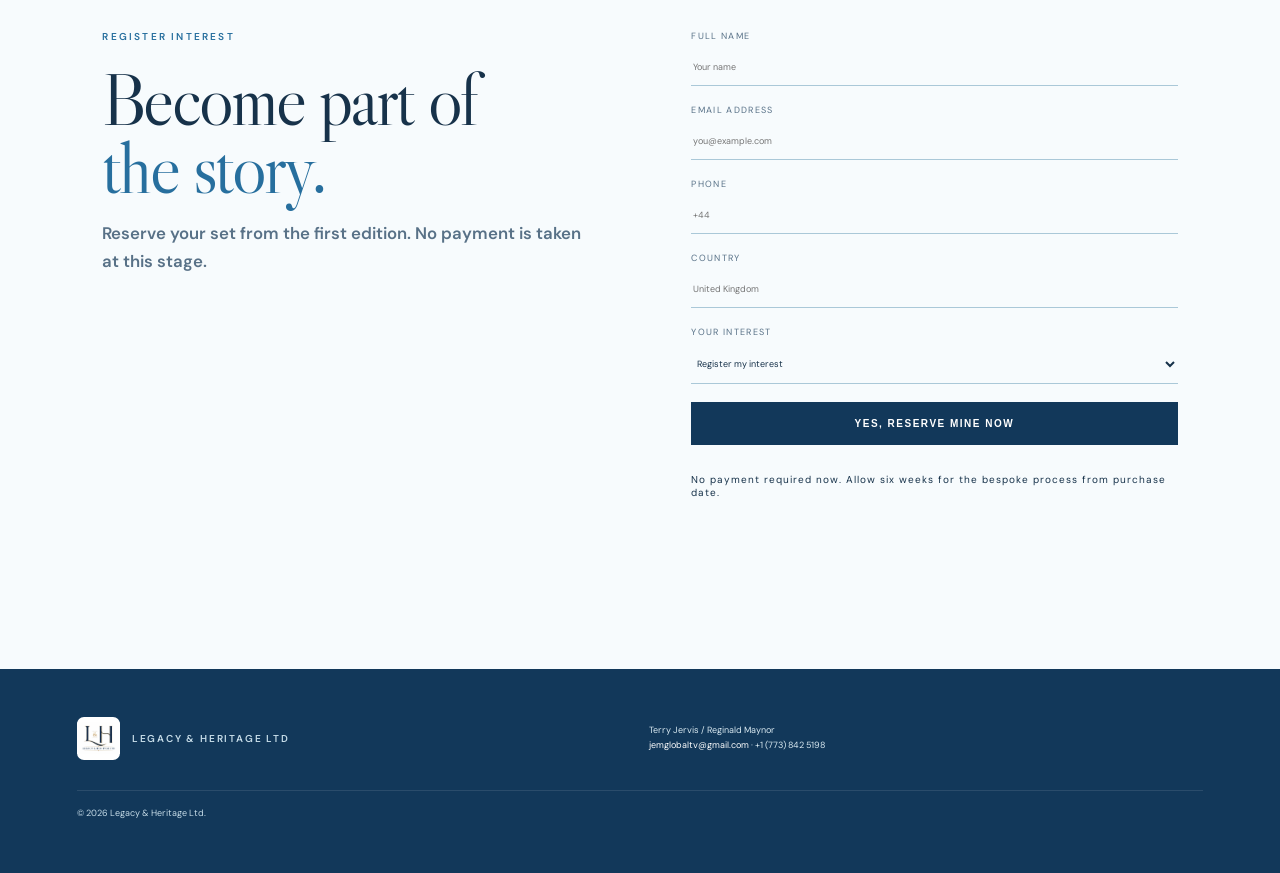
==== commit 8fab1fb9: "Translation pass B2: pages 3, 4 and 5 as dense editorial boards Page 3 (Own A Piece of History): hea" ====
--- a/collection/index.html
+++ b/collection/index.html
@@ -16,7 +16,7 @@
 <meta name="twitter:image" content="https://altitudeaico.github.io/terrygervis/collection/assets/og-image.jpg">
 <link rel="preconnect" href="https://fonts.googleapis.com"><link rel="preconnect" href="https://fonts.gstatic.com" crossorigin>
 <link href="https://fonts.googleapis.com/css2?family=DM+Sans:wght@400;500;600&family=Libre+Caslon+Display&display=swap" rel="stylesheet">
-<link rel="stylesheet" href="styles.css?v=27">
+<link rel="stylesheet" href="styles.css?v=28">
 </head>
 <body>
 <header class="nav">
@@ -77,25 +77,27 @@
 </section>
 
 <section class="proposition" id="proposition">
- <div class="prop-audience">
-   <article><h4>RAF Family &amp; Military</h4><p>A tribute to courage, camaraderie and global brotherhood.</p></article>
-   <article><h4>History Buffs</h4><p>Shine a spotlight on unsung heroes of WWII.</p></article>
-   <article><h4>Collectors &amp; Enthusiasts</h4><p>Inspired by British engineering and craftsmanship excellence.</p></article>
- </div>
- <div class="section-title centered"><p class="kicker">OWN A PIECE OF HISTORY</p><h2>You can own<br>a piece of <i>history.</i></h2><p>A historic limited-edition commemorative gold coin box set revealing a little-known, shared chapter of World War II history — courage, innovation and heritage from Britain, the Caribbean and the United States.</p></div>
+ <div class="section-title centered"><h2>Own A Piece<br>of History</h2></div>
+ <div class="who-bar"><p class="who-title">Who is this collection for?</p><div class="who-row"><div><h4>RAF Family &amp; Military</h4><p>A tribute to courage, camaraderie and global brotherhood.</p></div><div><h4>History Buffs</h4><p>Shine a spotlight on unsung heroes of WWII.</p></div><div><h4>Collectors &amp; Enthusiasts</h4><p>Inspired by British engineering and craftsmanship excellence.</p></div></div></div>
+ <p class="prop-lede">You can own this historic limited edition commemorative gold coin box set revealing a <strong>little-known, shared chapter of World War II history</strong>&mdash;learn about stories of courage, innovation, aviation engineering and heritage from <strong>Britain, the Caribbean</strong> and the <strong>United States</strong>.</p>
  <div class="prop-case prop-cases"><img width="800" height="1062" loading="lazy" decoding="async" src="assets/case-blue.webp" alt="The presentation case holding the Pilots of the Caribbean coin"><img width="800" height="1063" loading="lazy" decoding="async" src="assets/case-red.webp" alt="The presentation case holding the Tuskegee Airmen coin"></div>
+ <h3 class="gold-label">24ct gold-finished coins</h3>
  <div class="prop-coins">
    <figure><img width="1200" height="675" loading="lazy" decoding="async" src="assets/coin-lena.webp" alt="Lena Horne commemorative coin"><figcaption>Lena Horne</figcaption></figure>
    <figure><img width="1200" height="675" loading="lazy" decoding="async" src="assets/coin-mona.webp" alt="Mona Baptiste commemorative coin"><figcaption>Mona Baptiste</figcaption></figure>
  </div>
 </section>
 
-<section class="women">
- <div class="women-copy"><p class="kicker">COMMEMORATING WOMEN AT WAR</p><h2>The voices that<br><i>boosted morale.</i></h2><p>The collection also commemorates women whose work and performances supported servicemen during the war years, including Lena Horne and Mona Baptiste.</p></div>
- <div class="coin-pair">
-   <article><div class="coin-wrap"><img width="1024" height="1024" loading="lazy" decoding="async" src="assets/lena-colour.jpg" alt="Lena Horne with airmen of the 332nd Fighter Group, the Tuskegee Airmen"></div><p class="credit">Colourised photograph &copy; National Congress</p><h3>Lena Horne</h3><p>Famous American entertainer Lena Horne was a singer, actress and civil rights campaigner during and after World War Two, well known for her movie and song &ldquo;Stormy Weather&rdquo;. The 24ct gold-finished coin was inspired by this image of her with the 332nd Fighter Group of the United States Army Air Force, the legends known as the Tuskegee Airmen.</p><p class="coin-sides">Obverse: Lena Horne with the Tuskegee Airmen. Reverse: the Spitfire and Mustang P-51D.</p></article>
-   <article><div class="coin-wrap"><img width="1024" height="1024" loading="lazy" decoding="async" src="assets/mona-colour.jpg" alt="Mona Baptiste with Royal Air Force aircrew"></div><p class="credit">Colourised photograph &copy; Getty Images</p><h3>Mona Baptiste</h3><p>Mona Baptiste featured on the radio in Trinidad and Tobago, and later on BBC radio, during and after the war years. She helped the war effort by raising money and making care packages, and was one of the few women aboard HMT Empire Windrush in 1948.</p><p class="coin-sides">Obverse: Mona Baptiste. Reverse: Lancaster and B-17 Flying Fortress bombers.</p></article>
- </div>
+<section class="women" id="women">
+ <h2 class="women-title">Celebrating the Women Who Boosted the Morale of the Men at War</h2>
+ <article class="woman">
+   <figure><img width="1024" height="1024" loading="lazy" decoding="async" src="assets/mona-colour.jpg" alt="Mona Baptiste with Royal Air Force aircrew"><figcaption>Colourised photograph &copy; Getty Images</figcaption></figure>
+   <div class="woman-text"><h3>Mona Baptiste</h3><p>Mona Baptiste featured on the radio in Trinidad and Tobago, and later on BBC radio, during and after the war years. She helped the war effort by raising money and making care packages, and was one of the few women aboard HMT Empire Windrush in 1948.</p><p class="coin-sides">Obverse: Mona Baptiste. Reverse: Lancaster and B-17 Flying Fortress bombers.</p></div>
+ </article>
+ <article class="woman">
+   <figure><img width="1024" height="1024" loading="lazy" decoding="async" src="assets/lena-colour.jpg" alt="Lena Horne with airmen of the 332nd Fighter Group, the Tuskegee Airmen"><figcaption>Colourised photograph &copy; National Congress</figcaption></figure>
+   <div class="woman-text"><h3>Lena Horne</h3><p>Famous American entertainer Lena Horne was a singer, actress and civil rights campaigner during and after World War Two, well known for her movie and song &ldquo;Stormy Weather&rdquo;. The 24ct gold-finished coin was inspired by this image of her with the 332nd Fighter Group of the United States Army Air Force, the legends known as the Tuskegee Airmen.</p><p class="coin-sides">Obverse: Lena Horne with the Tuskegee Airmen. Reverse: the Spitfire and Mustang P-51D.</p></div>
+ </article>
 </section>
 
 <section class="collection" id="collection">
@@ -120,12 +122,19 @@
 </section>
 
 <section class="craft" id="craft">
- <div class="section-title centered"><p class="kicker">EXCEPTIONAL CRAFTSMANSHIP</p><h2>Heritage,<br>forged in <i>gold.</i></h2><p>Designed by Jo Amery and Terry Jervis, the collection brief specifies two sculpted commemorative coins with a 24ct gold finish on bronze.</p></div>
- <div class="craft-body">
-   <div class="craft-visual"><img width="1064" height="689" loading="lazy" decoding="async" class="craft-card" src="assets/merlin-card.jpg" alt="Rolls-Royce Merlin schematic card"></div>
-   <div class="craft-spec">
-     <p class="craft-sides">The collection centres on two 24ct gold-finished coins. One honours Mona Baptiste, with Lancaster and B-17 Flying Fortress bombers on the reverse. The other honours Lena Horne with the Tuskegee Airmen, with the Spitfire and Mustang P-51D on the reverse.</p>
-     <dl><div><dt>Diameter</dt><dd>38mm</dd></div><div><dt>Weight</dt><dd>50g</dd></div><div><dt>Thickness</dt><dd>5mm</dd></div><div><dt>Composition</dt><dd>24ct gold finish on bronze</dd></div><div><dt>Struck by</dt><dd>WMS Ltd, Royal Medallist to King Charles III and Buckingham Palace</dd></div><div><dt>Produced by</dt><dd>Legacy & Heritage Ltd</dd></div></dl>
+ <div class="section-title centered"><h2>Heritage<br>Forged in Gold</h2></div>
+ <div class="craft-royal">
+   <h3>Royal Warrant</h3>
+   <p>Produced by <strong>Worcestershire Medals Service Limited</strong>, Royal Warrant Holder and Medallist to <strong>King Charles III and Buckingham Palace</strong>, this collection represents the highest standard of British numismatic craftsmanship and ensures that each owner will have full after care service for this rare collection; offering a full cleaning and polishing service for when you need it.</p>
+   <p>The Royal Warrant is a symbol or kite mark of excellence as WMS has supplied medals and honours to the royal household, formerly Queen Elizabeth II and now her son, King Charles III.</p>
+ </div>
+ <div class="craft-box">
+   <h3>Exceptional Craftsmanship</h3>
+   <p>Designed by Jo Amery and Terry Jervis, crafted by <strong>Royal Warrant Holder Worcestershire Medals Service Limited</strong>, Medallist to <strong>King Charles III and Buckingham Palace</strong>.</p>
+   <p>At its heart are <strong>two 24ct gold-finished commemorative coins</strong>, featuring sculptured tributes to <strong>Lena Horne</strong> and <strong>Mona Baptiste</strong>&mdash;iconic entertainers who inspired military aircrew, ground troops, and naval seamen. These women are shown alongside the men and aircraft that won victory.</p>
+   <div class="craft-body">
+     <div class="craft-visual"><img width="1064" height="689" loading="lazy" decoding="async" class="craft-card" src="assets/merlin-card.jpg" alt="Rolls-Royce Merlin schematic card"></div>
+     <div class="craft-spec"><h4>Coin specification</h4><dl><div><dt>Diameter</dt><dd>38mm</dd></div><div><dt>Weight</dt><dd>50g</dd></div><div><dt>Thickness</dt><dd>5mm</dd></div><div><dt>Composition</dt><dd>24ct gold finish on bronze</dd></div><div><dt>Struck by</dt><dd>WMS Ltd, Royal Medallist to King Charles III and Buckingham Palace</dd></div><div><dt>Produced by</dt><dd>Legacy & Heritage Ltd</dd></div></dl></div>
    </div>
  </div>
 </section>
--- a/collection/styles.css
+++ b/collection/styles.css
@@ -352,3 +352,42 @@
 .story-press-text .press-quote{font-style:italic;font-weight:700;margin:0}
 .story-press .press-cover{margin:0;max-width:340px;justify-self:end}
 @media(max-width:900px){.story-press{grid-template-columns:1fr}.story-press .press-cover{justify-self:center}.force-head{padding:1.2rem .8rem}}
+
+/* ---- Finite translation pass B2: his pages 3, 4 and 5 as dense editorial boards ---- */
+.proposition{padding:64px 5vw}
+.proposition .section-title{margin:0 auto 22px}
+.proposition .section-title h2{font-size:clamp(40px,6vw,84px);line-height:1}
+.who-bar{max-width:1040px;margin:0 auto;background:linear-gradient(90deg,#1e5c8c,#2f7fb3);color:#fff;text-align:center;padding:18px 20px 22px}
+.who-title{margin:0 0 12px;font-family:"Libre Caslon Display",Georgia,serif;font-size:clamp(1.3rem,2.2vw,1.8rem);text-transform:uppercase;letter-spacing:.06em}
+.who-row{display:grid;grid-template-columns:repeat(3,1fr);gap:1rem 2rem}
+.who-row h4{margin:0 0 4px;font-size:1.05rem;color:#fff;text-transform:uppercase;letter-spacing:.04em}
+.who-row p{margin:0;font-size:.95rem;line-height:1.45;color:#eaf4fb}
+.prop-lede{max-width:900px;margin:22px auto 0;text-align:center;font-family:Georgia,serif;font-size:clamp(1.05rem,1.6vw,1.3rem);line-height:1.6;color:var(--ink)}
+.proposition .prop-case{margin:24px auto 0}
+.gold-label{max-width:1040px;margin:30px auto 0;text-align:center;font-size:.85rem;letter-spacing:.2em;text-transform:uppercase;color:#80662e;font-weight:700}
+.proposition .prop-coins{margin:14px auto 0;max-width:1040px}
+@media(max-width:900px){.who-row{grid-template-columns:1fr}}
+.women{display:block;padding:60px 5vw;background:#fff}
+.women:before{display:none}
+.women-title{max-width:1040px;margin:0 auto 28px;text-align:center;font-size:clamp(28px,3.6vw,50px);line-height:1.12;color:var(--ink)}
+.woman{display:grid;grid-template-columns:minmax(0,.9fr) minmax(0,1.1fr);gap:clamp(1.2rem,3vw,2.4rem);align-items:start;max-width:1040px;margin:0 auto 34px}
+.woman figure{margin:0}
+.woman figure img{width:100%;height:auto;display:block}
+.woman figcaption{margin-top:8px;font-size:11px;letter-spacing:.06em;color:#4f6b7d}
+.woman-text h3{margin:0 0 .6rem;font-family:"Libre Caslon Display",Georgia,serif;font-weight:400;font-size:clamp(1.7rem,2.6vw,2.4rem);color:var(--ink)}
+.woman-text p{font-family:Georgia,serif;font-size:clamp(1rem,1.4vw,1.2rem);line-height:1.65;color:var(--ink);margin:0 0 .9rem}
+.woman-text .coin-sides{font-style:italic;font-weight:700}
+@media(max-width:900px){.woman{grid-template-columns:1fr}}
+.craft{padding:60px 5vw}
+.craft .section-title{margin:0 auto 24px}
+.craft .section-title h2{font-size:clamp(36px,5vw,70px);line-height:1}
+.craft-royal,.craft-box{max-width:1040px;margin:0 auto 22px}
+.craft-royal h3,.craft-box h3{margin:0 0 .6rem;font-family:"Libre Caslon Display",Georgia,serif;font-weight:400;font-size:clamp(1.5rem,2.4vw,2.1rem);color:var(--ink)}
+.craft-royal{text-align:center}
+.craft-royal p,.craft-box>p{font-family:Georgia,serif;font-size:clamp(1rem,1.4vw,1.15rem);line-height:1.65;color:var(--ink);margin:0 0 .9rem}
+.craft-box{border:2px solid #2f7fb3;padding:clamp(1rem,2.4vw,1.8rem)}
+.craft-box .craft-body{max-width:none;margin:1.2rem 0 0;align-items:start}
+.craft-spec h4{margin:0 0 .4rem;font-size:.85rem;letter-spacing:.14em;text-transform:uppercase;color:#1e5c8c}
+.craft-spec dl{margin-top:0}
+.craft-box .craft-visual{min-height:0;padding:1.2rem}
+.woman-text h3{margin-top:.6rem}
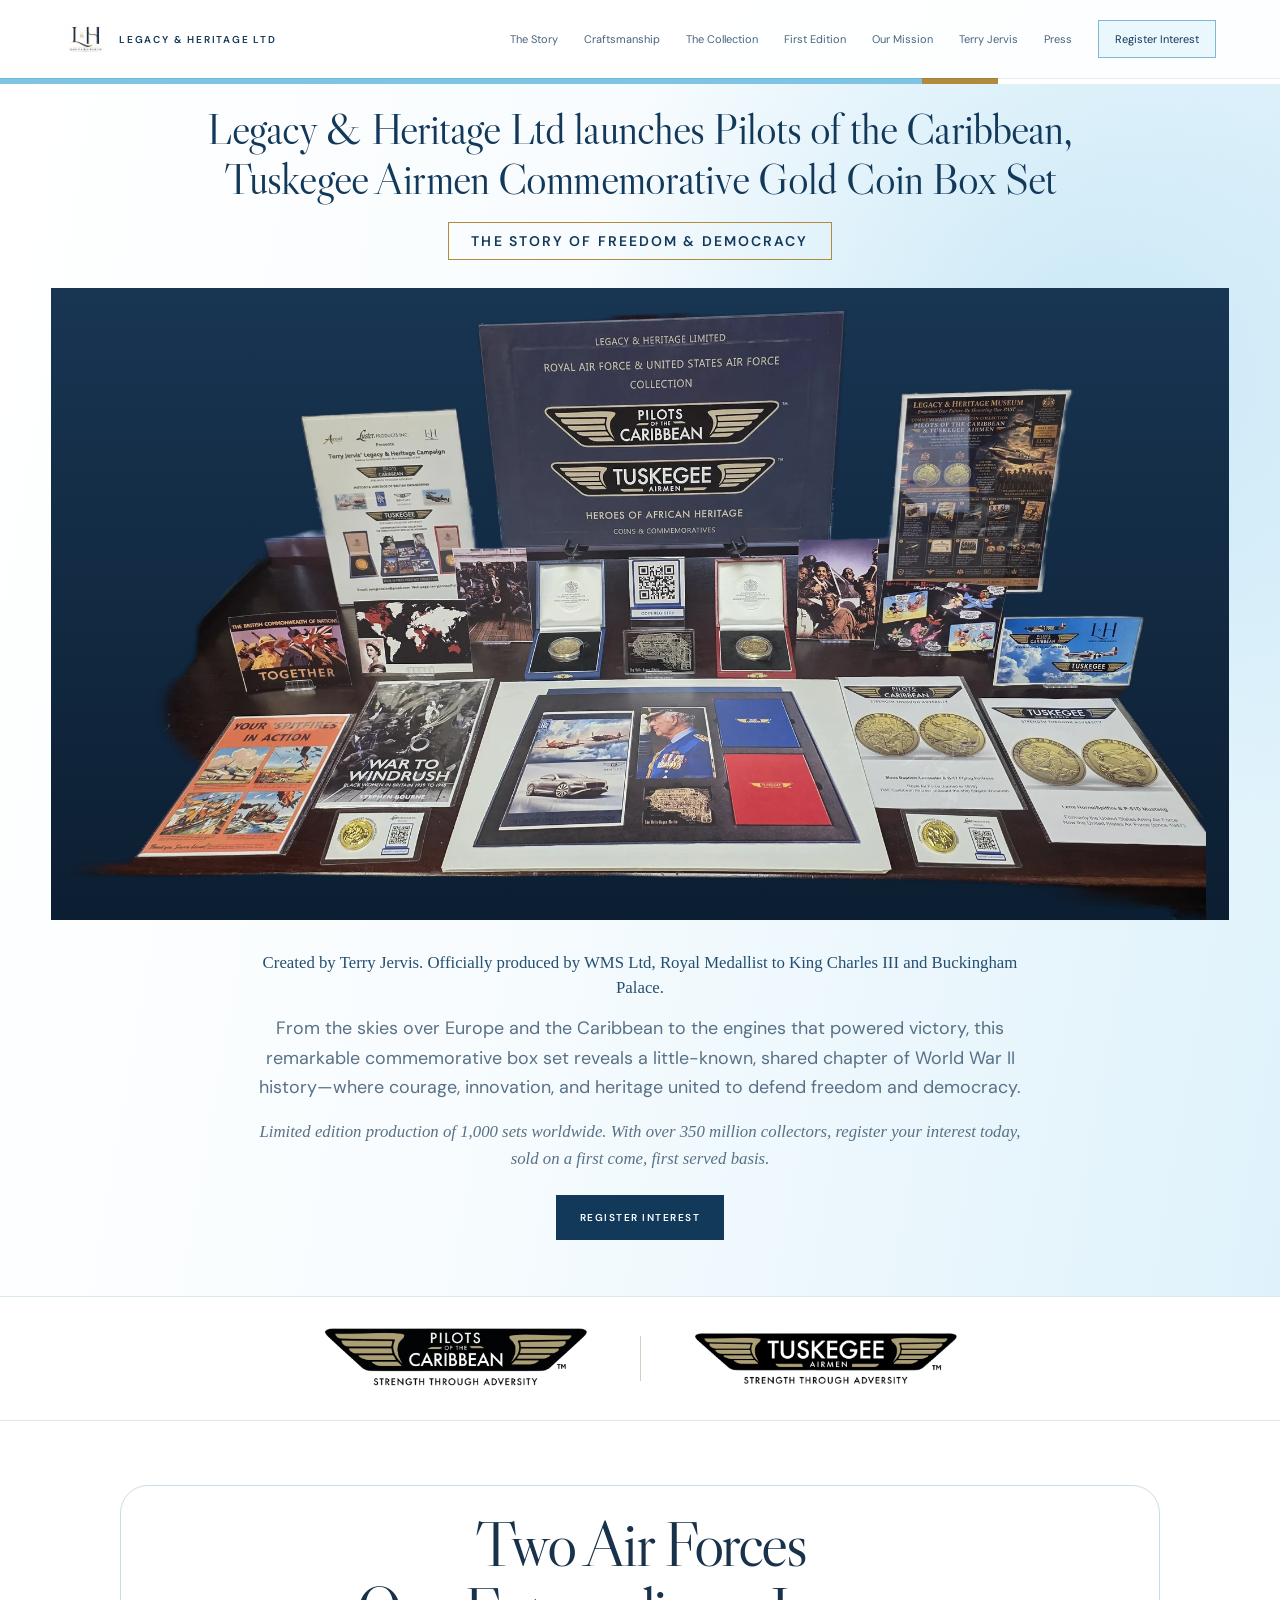
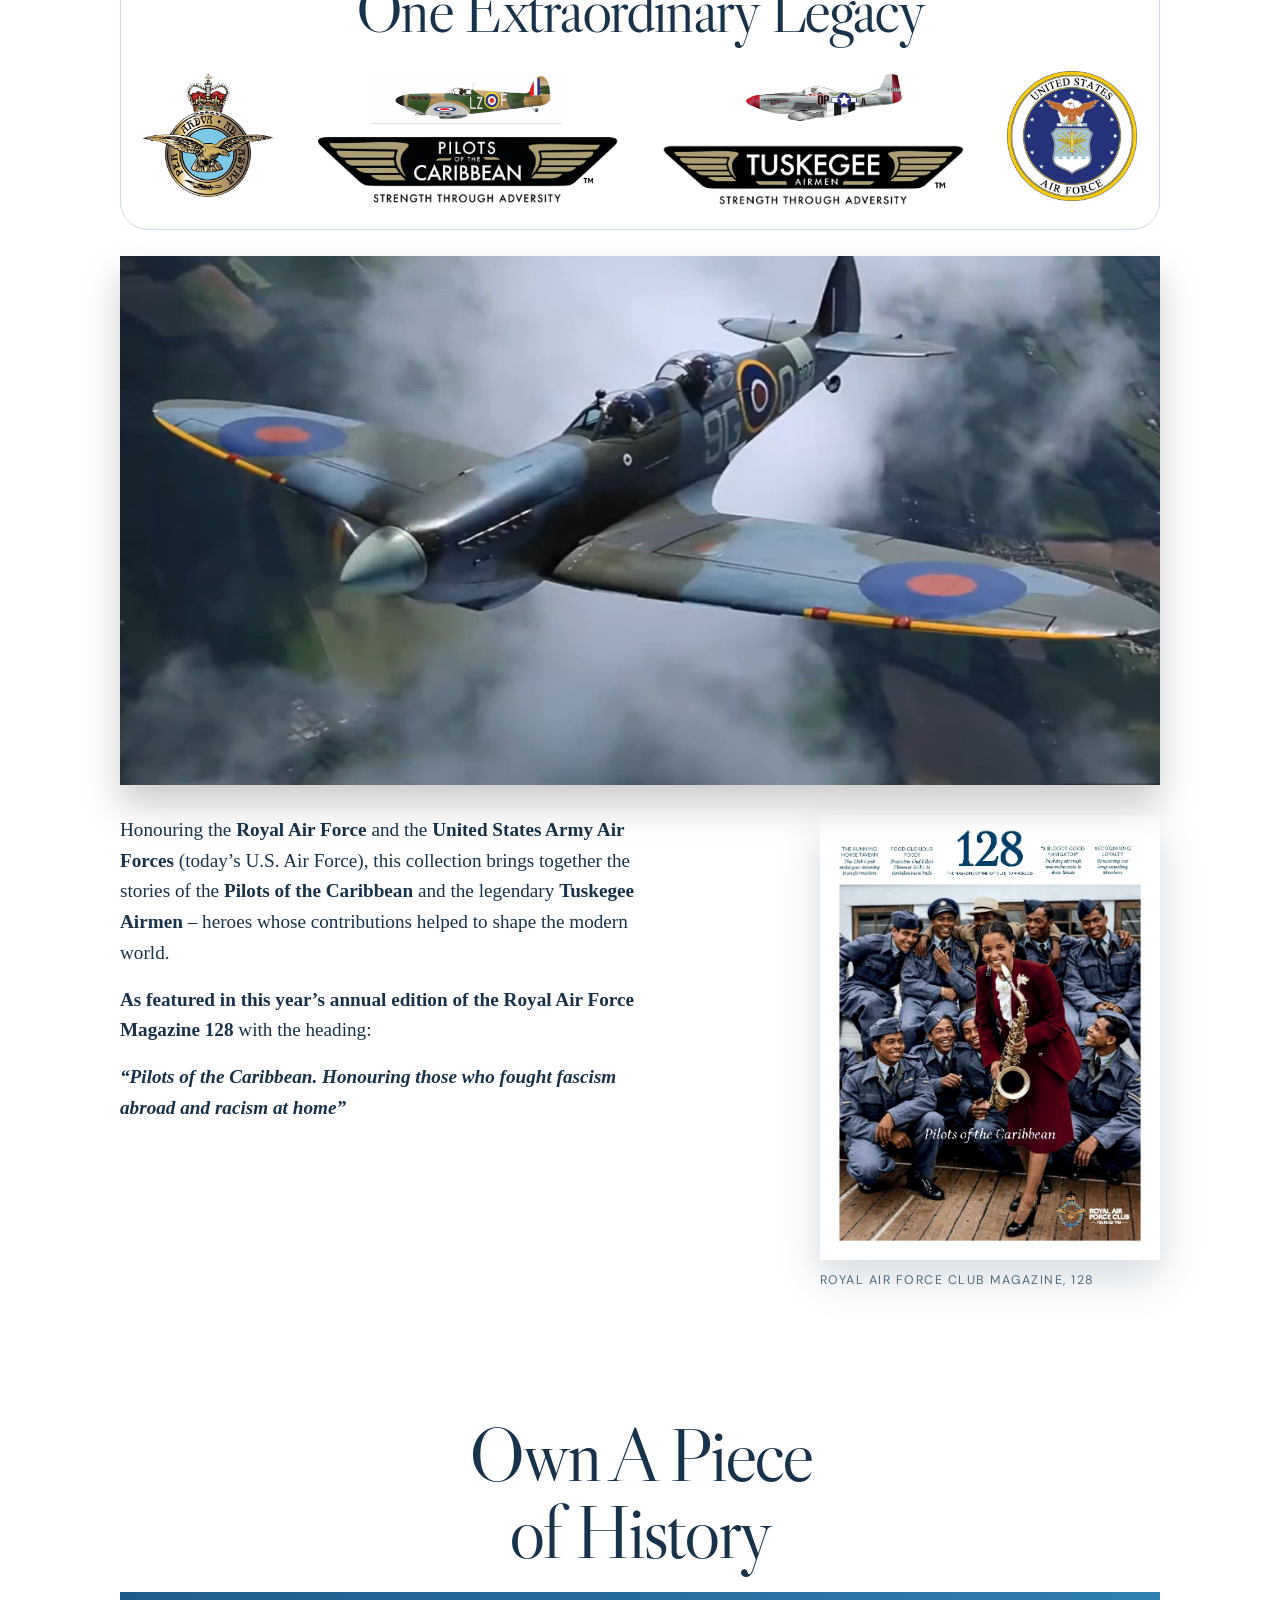
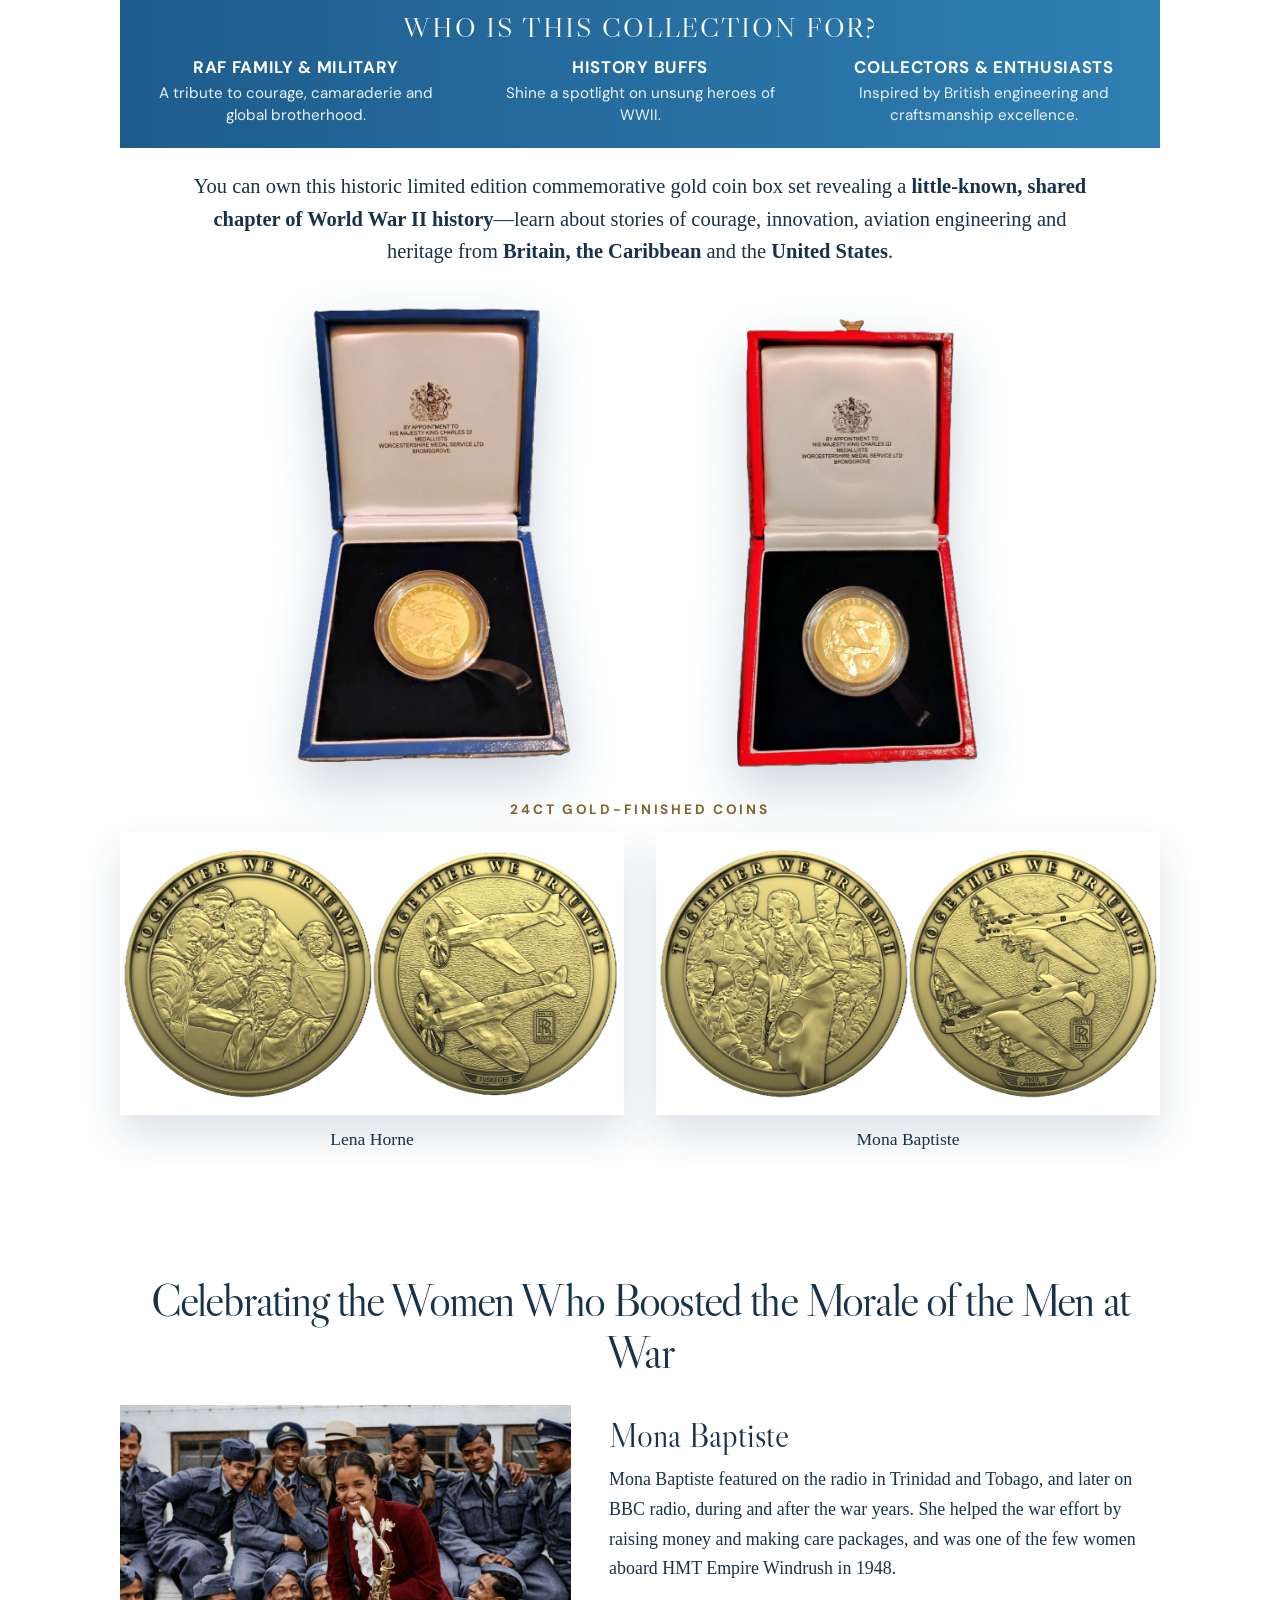
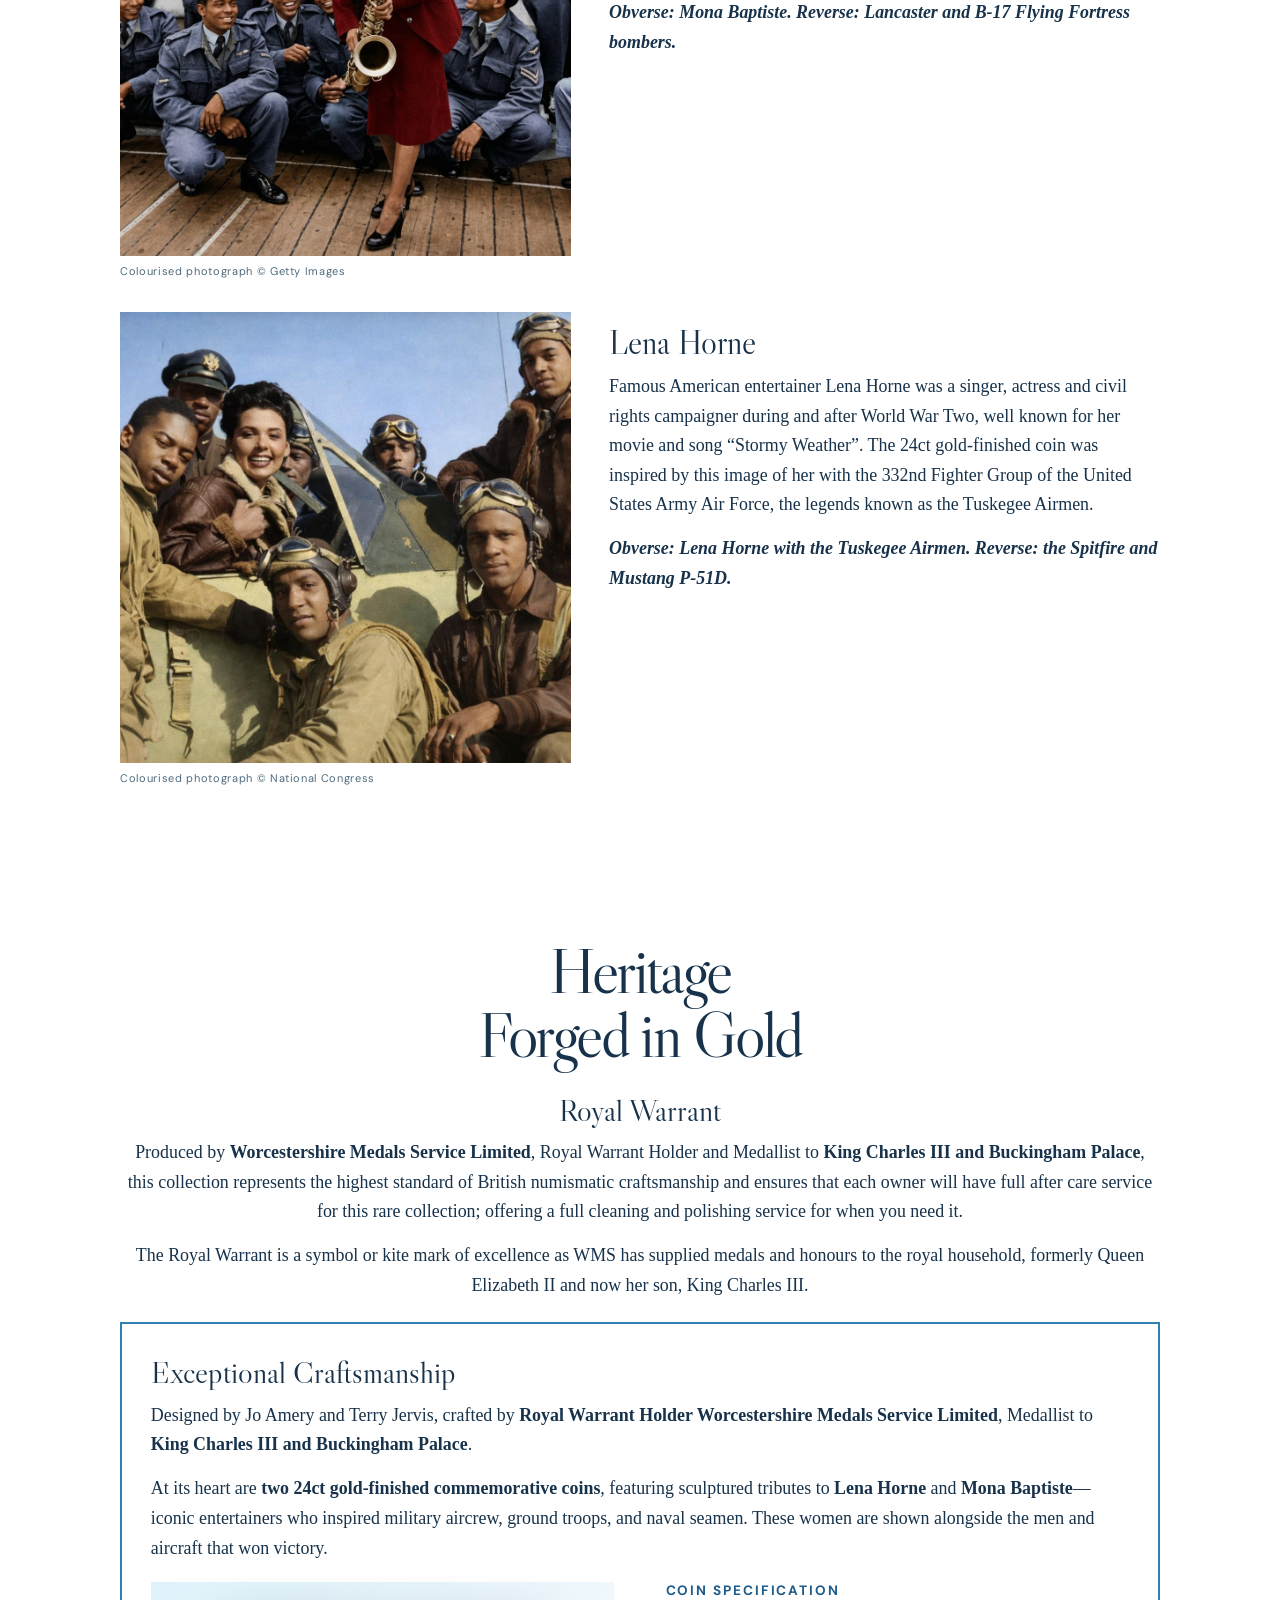
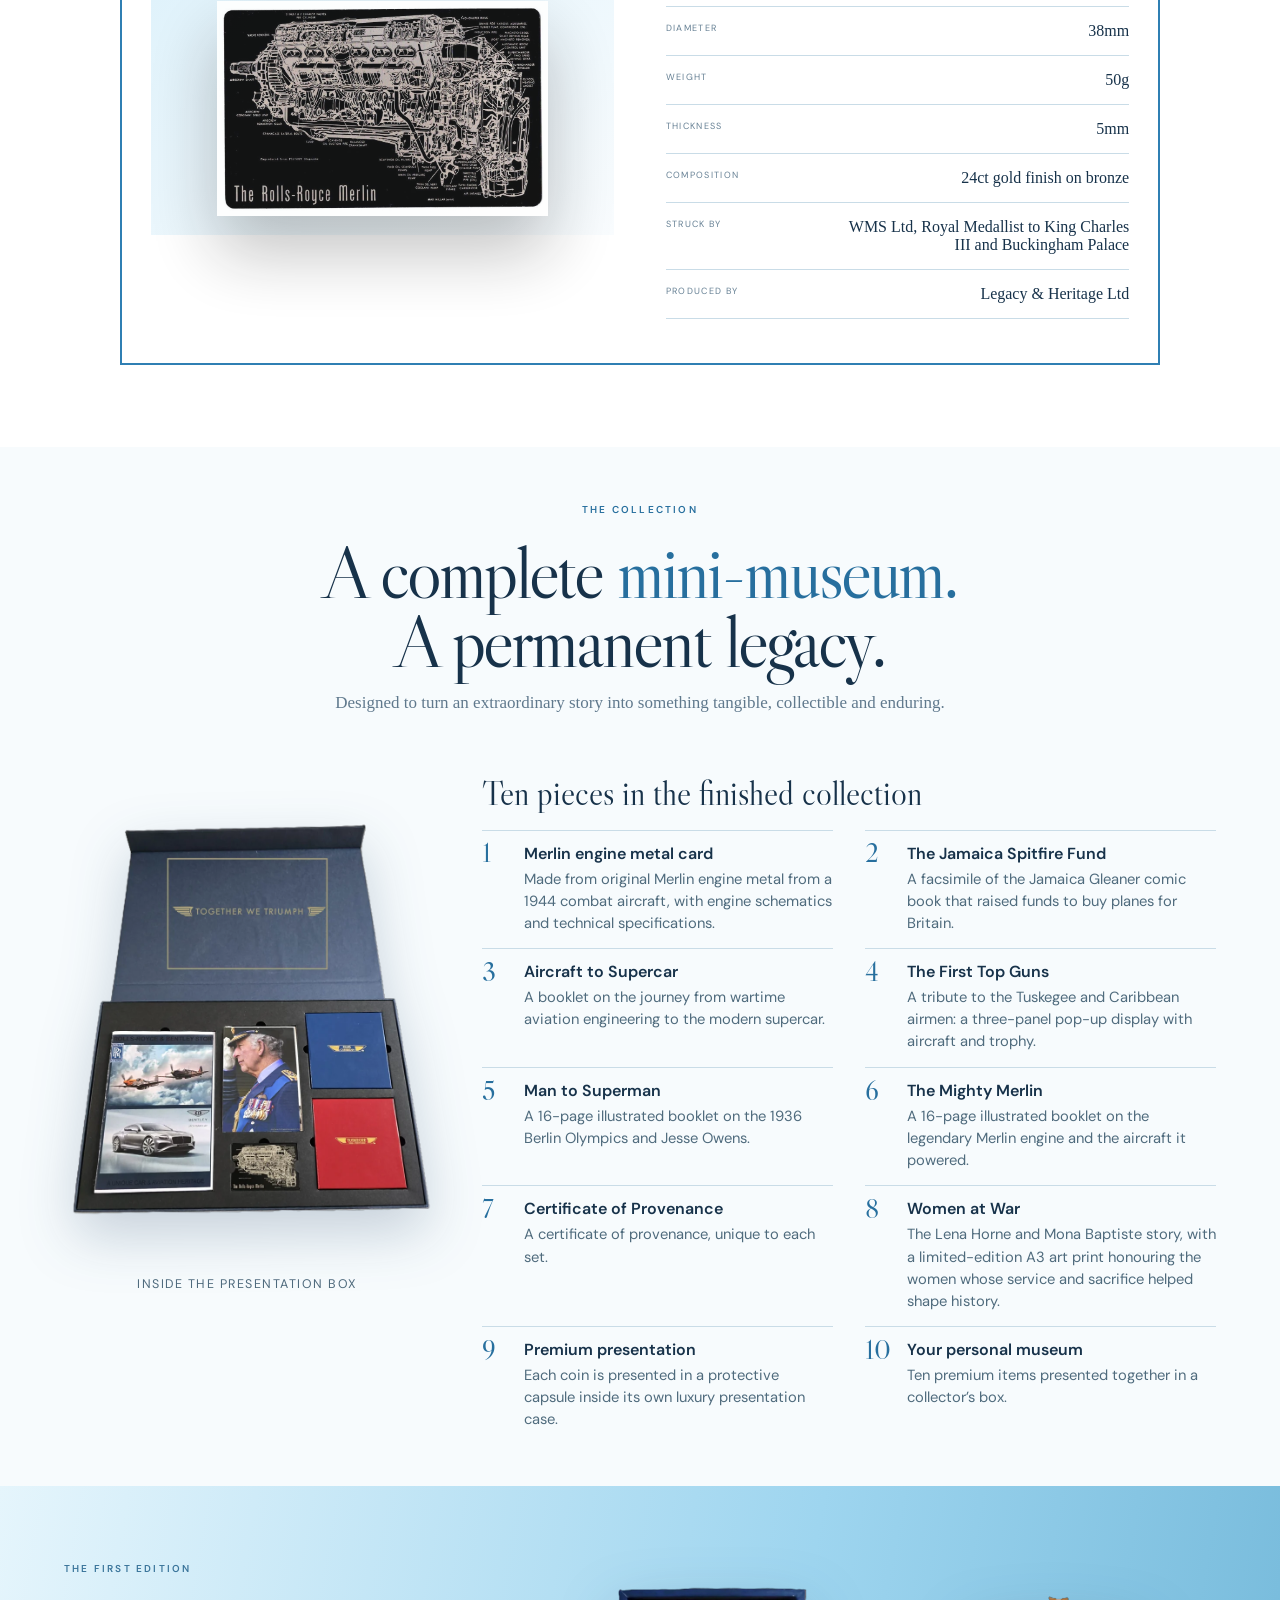
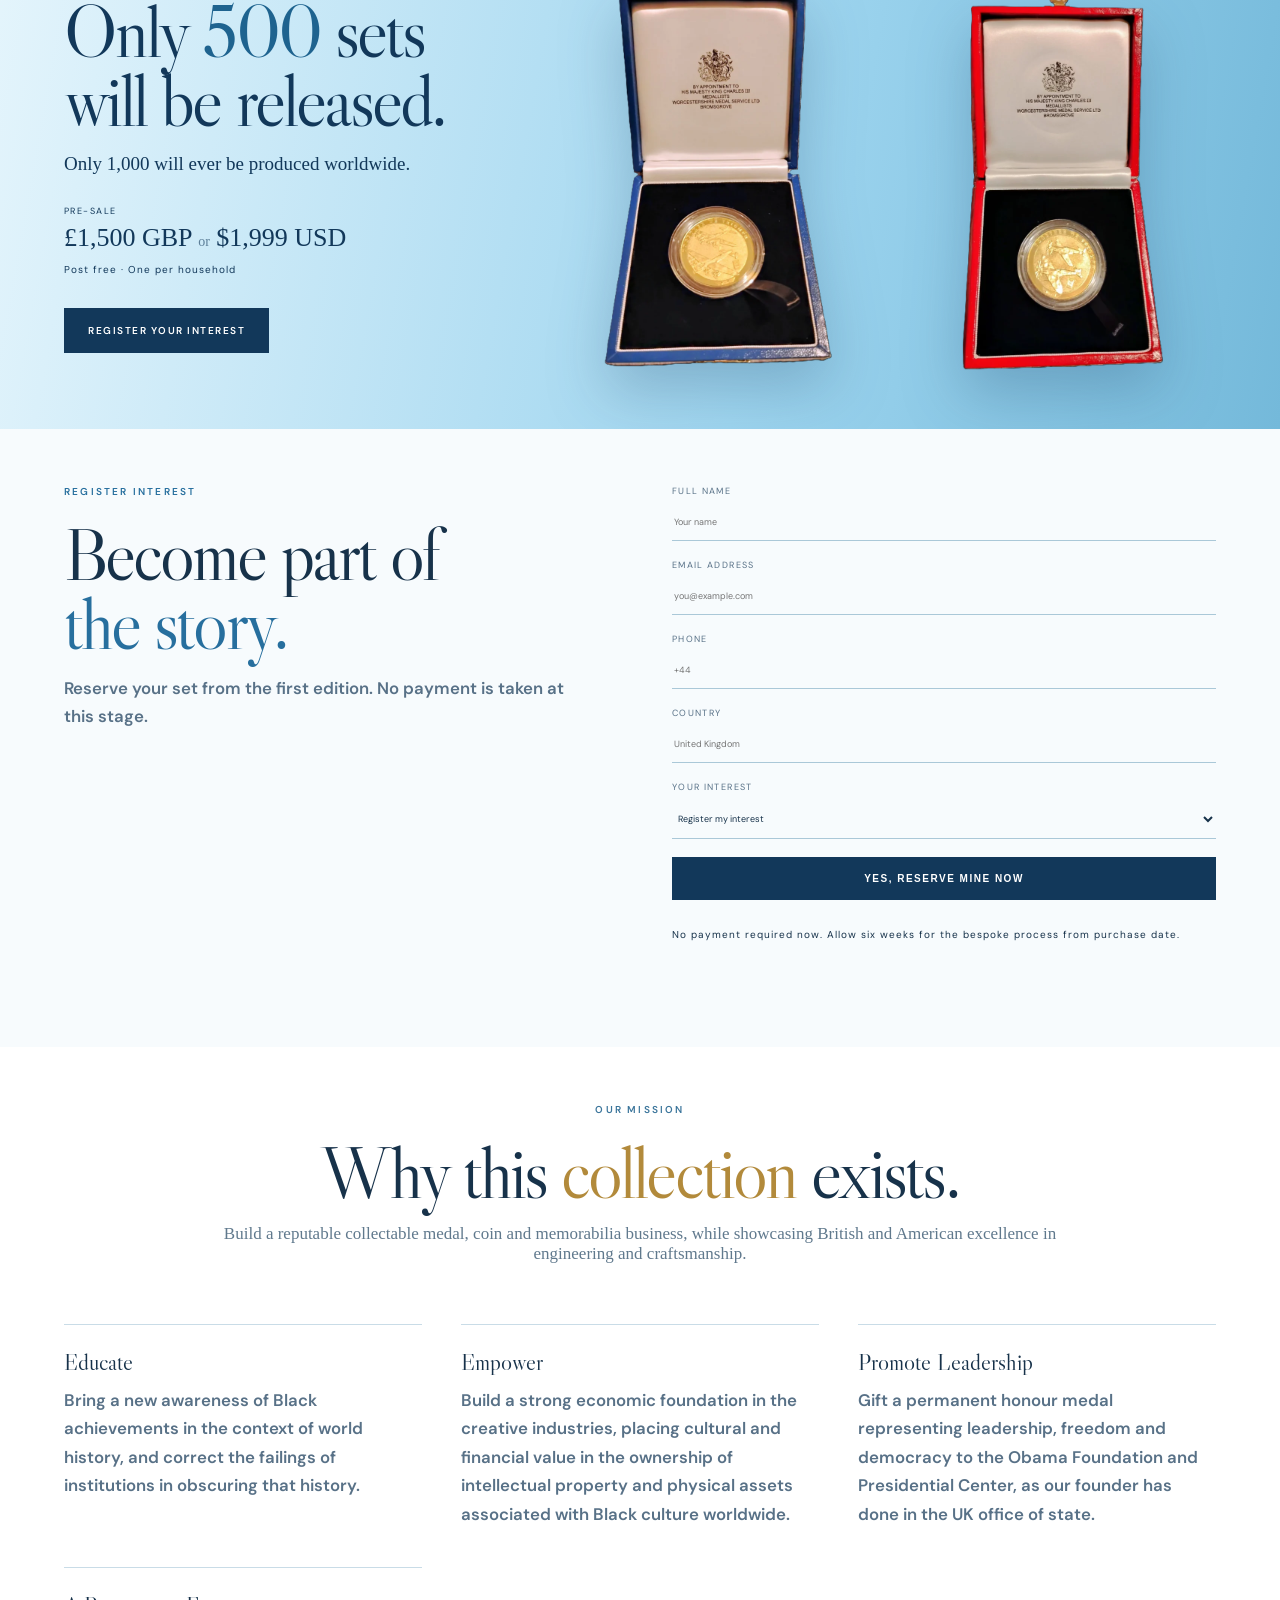
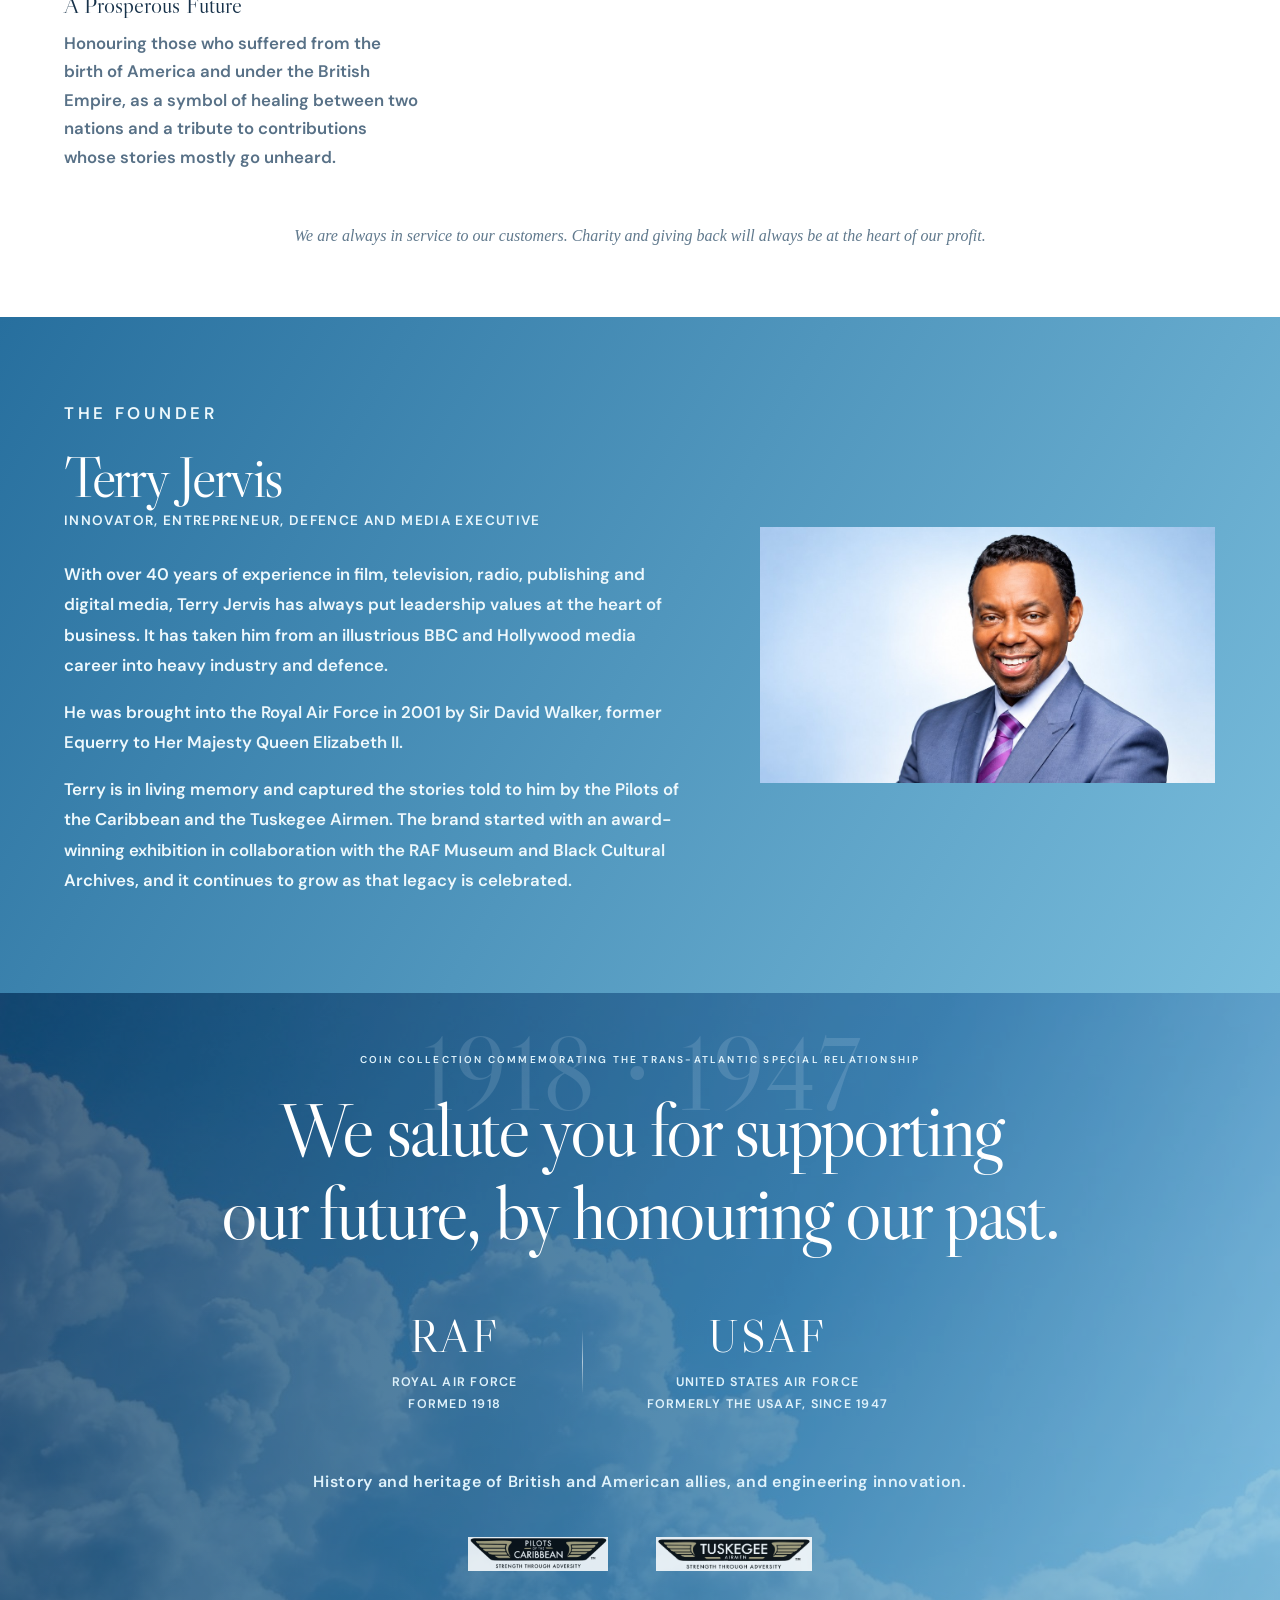
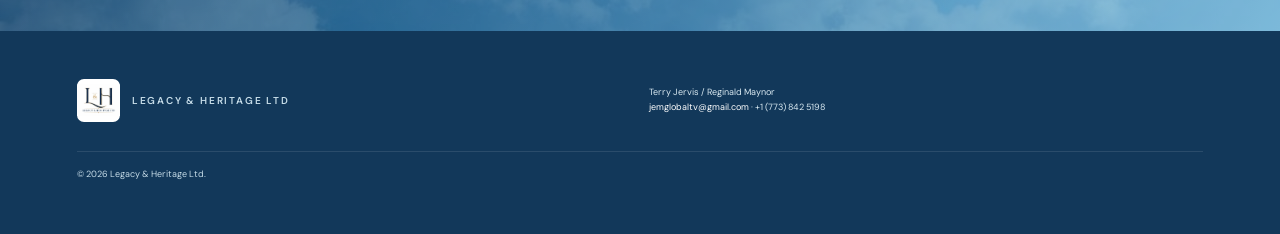
==== commit c3a2b152: "Translation pass B3: his page order, Register straight after First Edition, tighter heights Reordere" ====
--- a/collection/index.html
+++ b/collection/index.html
@@ -16,7 +16,7 @@
 <meta name="twitter:image" content="https://altitudeaico.github.io/terrygervis/collection/assets/og-image.jpg">
 <link rel="preconnect" href="https://fonts.googleapis.com"><link rel="preconnect" href="https://fonts.gstatic.com" crossorigin>
 <link href="https://fonts.googleapis.com/css2?family=DM+Sans:wght@400;500;600&family=Libre+Caslon+Display&display=swap" rel="stylesheet">
-<link rel="stylesheet" href="styles.css?v=28">
+<link rel="stylesheet" href="styles.css?v=29">
 </head>
 <body>
 <header class="nav">
@@ -25,7 +25,7 @@
     <button class="menu-toggle" id="menuToggle" type="button" aria-expanded="false" aria-controls="navLinks" aria-label="Open menu">
       <span></span><span></span><span></span>
     </button>
-    <div class="nav-links" id="navLinks"><a href="#story">The Story</a><a href="#collection">The Collection</a><a href="#craft">Craftsmanship</a><a href="#legacy">First Edition</a><a href="#mission">Our Mission</a><a href="#terry">Terry Jervis</a><a href="#press">Press</a></div>
+    <div class="nav-links" id="navLinks"><a href="#story">The Story</a><a href="#craft">Craftsmanship</a><a href="#collection">The Collection</a><a href="#legacy">First Edition</a><a href="#mission">Our Mission</a><a href="#terry">Terry Jervis</a><a href="#press">Press</a></div>
     <a class="cta-sm" href="#register">Register Interest</a>
   </nav>
 </header>
@@ -98,6 +98,24 @@
    <figure><img width="1024" height="1024" loading="lazy" decoding="async" src="assets/lena-colour.jpg" alt="Lena Horne with airmen of the 332nd Fighter Group, the Tuskegee Airmen"><figcaption>Colourised photograph &copy; National Congress</figcaption></figure>
    <div class="woman-text"><h3>Lena Horne</h3><p>Famous American entertainer Lena Horne was a singer, actress and civil rights campaigner during and after World War Two, well known for her movie and song &ldquo;Stormy Weather&rdquo;. The 24ct gold-finished coin was inspired by this image of her with the 332nd Fighter Group of the United States Army Air Force, the legends known as the Tuskegee Airmen.</p><p class="coin-sides">Obverse: Lena Horne with the Tuskegee Airmen. Reverse: the Spitfire and Mustang P-51D.</p></div>
  </article>
+</section>
+
+<section class="craft" id="craft">
+ <div class="section-title centered"><h2>Heritage<br>Forged in Gold</h2></div>
+ <div class="craft-royal">
+   <h3>Royal Warrant</h3>
+   <p>Produced by <strong>Worcestershire Medals Service Limited</strong>, Royal Warrant Holder and Medallist to <strong>King Charles III and Buckingham Palace</strong>, this collection represents the highest standard of British numismatic craftsmanship and ensures that each owner will have full after care service for this rare collection; offering a full cleaning and polishing service for when you need it.</p>
+   <p>The Royal Warrant is a symbol or kite mark of excellence as WMS has supplied medals and honours to the royal household, formerly Queen Elizabeth II and now her son, King Charles III.</p>
+ </div>
+ <div class="craft-box">
+   <h3>Exceptional Craftsmanship</h3>
+   <p>Designed by Jo Amery and Terry Jervis, crafted by <strong>Royal Warrant Holder Worcestershire Medals Service Limited</strong>, Medallist to <strong>King Charles III and Buckingham Palace</strong>.</p>
+   <p>At its heart are <strong>two 24ct gold-finished commemorative coins</strong>, featuring sculptured tributes to <strong>Lena Horne</strong> and <strong>Mona Baptiste</strong>&mdash;iconic entertainers who inspired military aircrew, ground troops, and naval seamen. These women are shown alongside the men and aircraft that won victory.</p>
+   <div class="craft-body">
+     <div class="craft-visual"><img width="1064" height="689" loading="lazy" decoding="async" class="craft-card" src="assets/merlin-card.jpg" alt="Rolls-Royce Merlin schematic card"></div>
+     <div class="craft-spec"><h4>Coin specification</h4><dl><div><dt>Diameter</dt><dd>38mm</dd></div><div><dt>Weight</dt><dd>50g</dd></div><div><dt>Thickness</dt><dd>5mm</dd></div><div><dt>Composition</dt><dd>24ct gold finish on bronze</dd></div><div><dt>Struck by</dt><dd>WMS Ltd, Royal Medallist to King Charles III and Buckingham Palace</dd></div><div><dt>Produced by</dt><dd>Legacy & Heritage Ltd</dd></div></dl></div>
+   </div>
+ </div>
 </section>
 
 <section class="collection" id="collection">
@@ -121,27 +139,21 @@
  </div>
 </section>
 
-<section class="craft" id="craft">
- <div class="section-title centered"><h2>Heritage<br>Forged in Gold</h2></div>
- <div class="craft-royal">
-   <h3>Royal Warrant</h3>
-   <p>Produced by <strong>Worcestershire Medals Service Limited</strong>, Royal Warrant Holder and Medallist to <strong>King Charles III and Buckingham Palace</strong>, this collection represents the highest standard of British numismatic craftsmanship and ensures that each owner will have full after care service for this rare collection; offering a full cleaning and polishing service for when you need it.</p>
-   <p>The Royal Warrant is a symbol or kite mark of excellence as WMS has supplied medals and honours to the royal household, formerly Queen Elizabeth II and now her son, King Charles III.</p>
- </div>
- <div class="craft-box">
-   <h3>Exceptional Craftsmanship</h3>
-   <p>Designed by Jo Amery and Terry Jervis, crafted by <strong>Royal Warrant Holder Worcestershire Medals Service Limited</strong>, Medallist to <strong>King Charles III and Buckingham Palace</strong>.</p>
-   <p>At its heart are <strong>two 24ct gold-finished commemorative coins</strong>, featuring sculptured tributes to <strong>Lena Horne</strong> and <strong>Mona Baptiste</strong>&mdash;iconic entertainers who inspired military aircrew, ground troops, and naval seamen. These women are shown alongside the men and aircraft that won victory.</p>
-   <div class="craft-body">
-     <div class="craft-visual"><img width="1064" height="689" loading="lazy" decoding="async" class="craft-card" src="assets/merlin-card.jpg" alt="Rolls-Royce Merlin schematic card"></div>
-     <div class="craft-spec"><h4>Coin specification</h4><dl><div><dt>Diameter</dt><dd>38mm</dd></div><div><dt>Weight</dt><dd>50g</dd></div><div><dt>Thickness</dt><dd>5mm</dd></div><div><dt>Composition</dt><dd>24ct gold finish on bronze</dd></div><div><dt>Struck by</dt><dd>WMS Ltd, Royal Medallist to King Charles III and Buckingham Palace</dd></div><div><dt>Produced by</dt><dd>Legacy & Heritage Ltd</dd></div></dl></div>
-   </div>
- </div>
-</section>
-
 <section class="legacy" id="legacy">
  <div><p class="kicker dark">THE FIRST EDITION</p><h2>Only <i>500</i> sets<br>will be released.</h2><p>Only 1,000 will ever be produced worldwide.</p><p class="price"><span>PRE-SALE</span> £1,500 GBP <small>or</small> $1,999 USD</p><p class="terms">Post free · One per household</p><a class="btn darkbtn" href="#register">Register Your Interest</a></div>
  <div class="legacy-cases"><img width="800" height="1062" loading="lazy" decoding="async" src="assets/case-blue.webp" alt="The Pilots of the Caribbean presentation case with its gold-finished coin"><img width="800" height="1063" loading="lazy" decoding="async" src="assets/case-red.webp" alt="The Tuskegee Airmen presentation case with its gold-finished coin"></div>
+</section>
+
+<section class="register" id="register">
+ <div><p class="kicker">REGISTER INTEREST</p><h2>Become part of<br><i>the story.</i></h2><p>Reserve your set from the first edition. No payment is taken at this stage.</p></div>
+ <form id="interestForm">
+   <label>Full name<input required name="name" placeholder="Your name" autocomplete="name"></label>
+   <label>Email address<input required type="email" name="email" placeholder="you@example.com" autocomplete="email"></label>
+   <label>Phone<input name="phone" placeholder="+44" autocomplete="tel"></label>
+   <label>Country<input name="country" placeholder="United Kingdom" autocomplete="country-name"></label>
+   <label>Your interest<select name="interest"><option>Register my interest</option><option>I am interested in purchasing</option><option>Collector / institutional enquiry</option></select></label>
+   <button class="btn" type="submit">Yes, reserve mine now</button><p class="terms">No payment required now. Allow six weeks for the bespoke process from purchase date.</p><p id="status"></p>
+ </form>
 </section>
 
 
@@ -187,18 +199,6 @@
     </div>
   </div>
 </section>
-
-<section class="register" id="register">
- <div><p class="kicker">REGISTER INTEREST</p><h2>Become part of<br><i>the story.</i></h2><p>Reserve your set from the first edition. No payment is taken at this stage.</p></div>
- <form id="interestForm">
-   <label>Full name<input required name="name" placeholder="Your name" autocomplete="name"></label>
-   <label>Email address<input required type="email" name="email" placeholder="you@example.com" autocomplete="email"></label>
-   <label>Phone<input name="phone" placeholder="+44" autocomplete="tel"></label>
-   <label>Country<input name="country" placeholder="United Kingdom" autocomplete="country-name"></label>
-   <label>Your interest<select name="interest"><option>Register my interest</option><option>I am interested in purchasing</option><option>Collector / institutional enquiry</option></select></label>
-   <button class="btn" type="submit">Yes, reserve mine now</button><p class="terms">No payment required now. Allow six weeks for the bespoke process from purchase date.</p><p id="status"></p>
- </form>
-</section>
 </main>
 
 <footer><div class="brand"><img width="420" height="315" loading="lazy" decoding="async" src="assets/lh-logo-web.webp" alt=""><span>LEGACY & HERITAGE LTD</span></div><p class="contact">Terry Jervis / Reginald Maynor<br><a href="mailto:jemglobaltv@gmail.com">jemglobaltv@gmail.com</a> · +1 (773) 842 5198</p><p class="fine">&copy; 2026 Legacy &amp; Heritage Ltd.</p></footer>
--- a/collection/styles.css
+++ b/collection/styles.css
@@ -391,3 +391,13 @@
 .craft-spec dl{margin-top:0}
 .craft-box .craft-visual{min-height:0;padding:1.2rem}
 .woman-text h3{margin-top:.6rem}
+
+/* ---- Finite translation pass B3: tighter section heights, no ghost lettering except the 1918-1947 mark he asked to sharpen ---- */
+.collection{padding:56px 5vw}
+.legacy{padding:56px 5vw;gap:4vw}
+.register{padding:56px 5vw;gap:5vw}
+.mission{padding:56px 5vw}
+.founder{padding:52px 5vw}
+.salute{padding:60px 5vw}
+.legacy:before,.founder:before{display:none}
+@media(max-width:900px){.collection,.legacy,.register,.mission,.founder,.salute{padding-top:44px;padding-bottom:44px}}
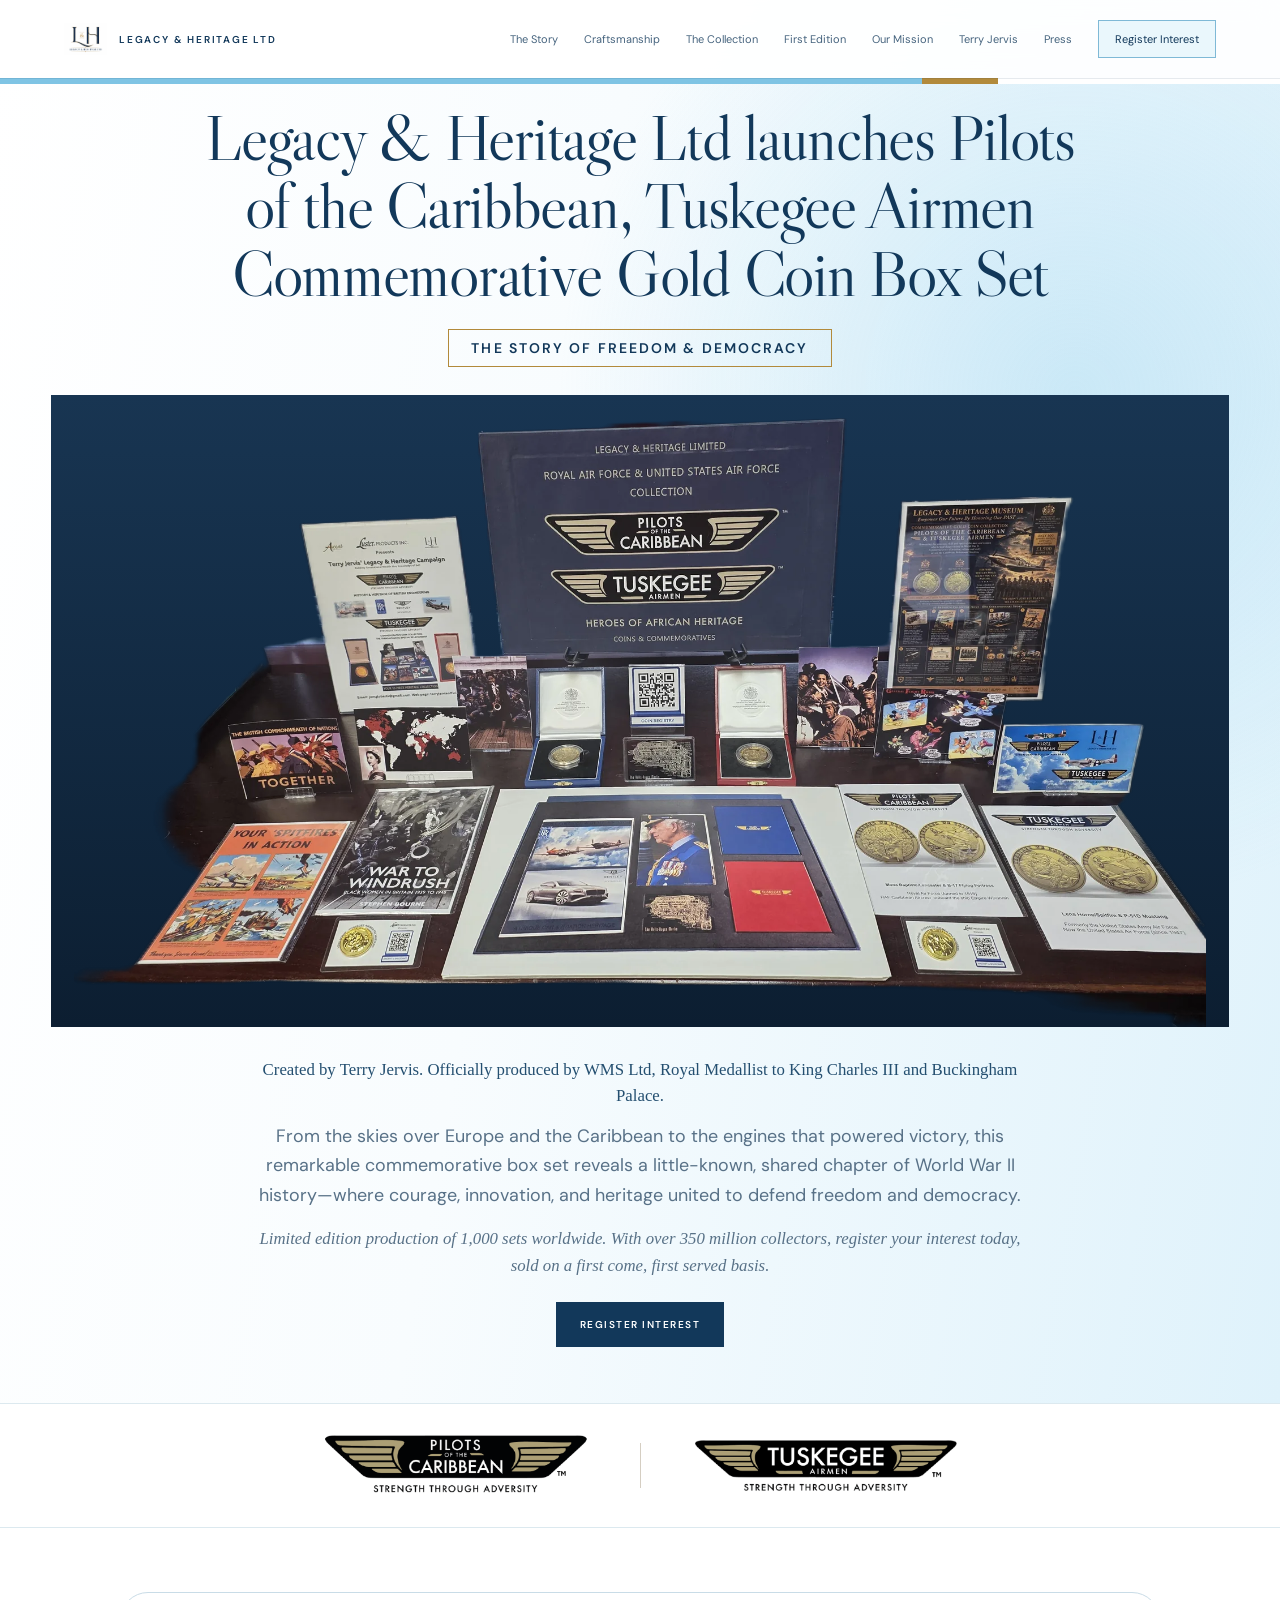
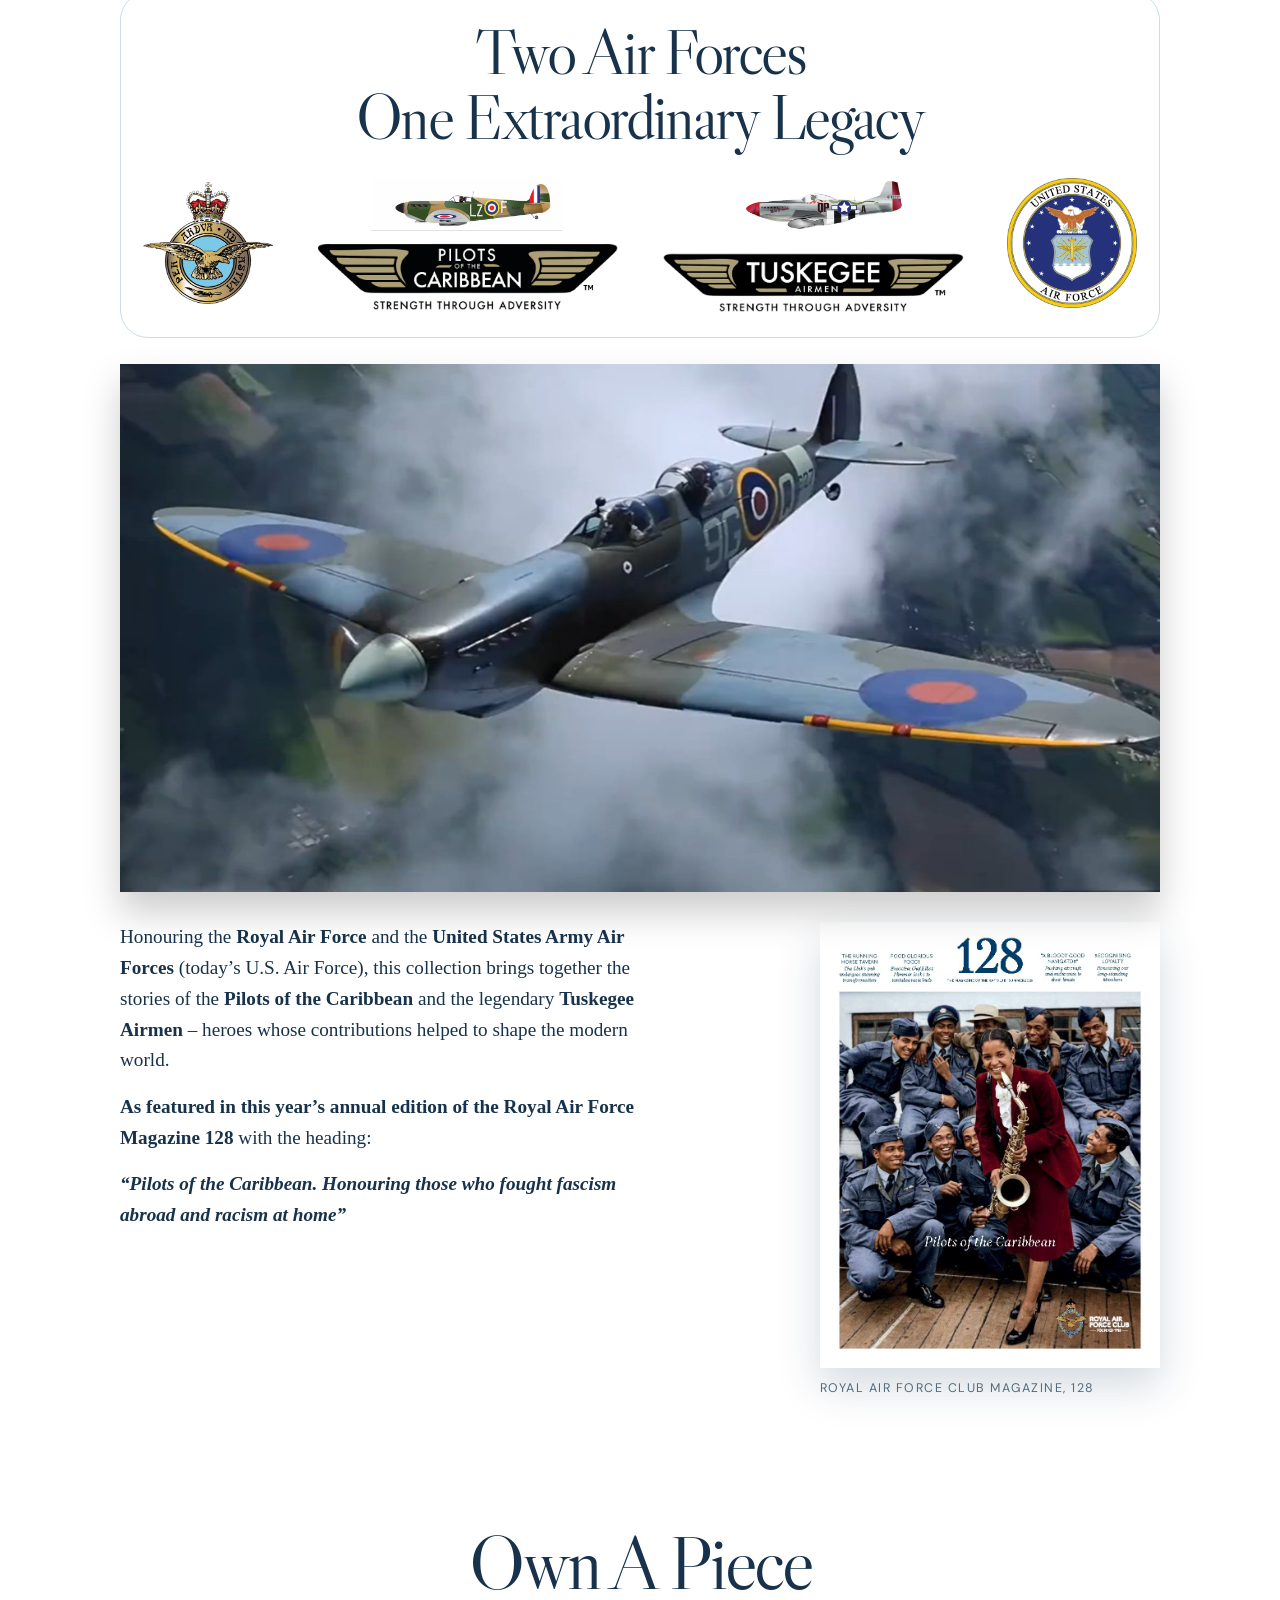
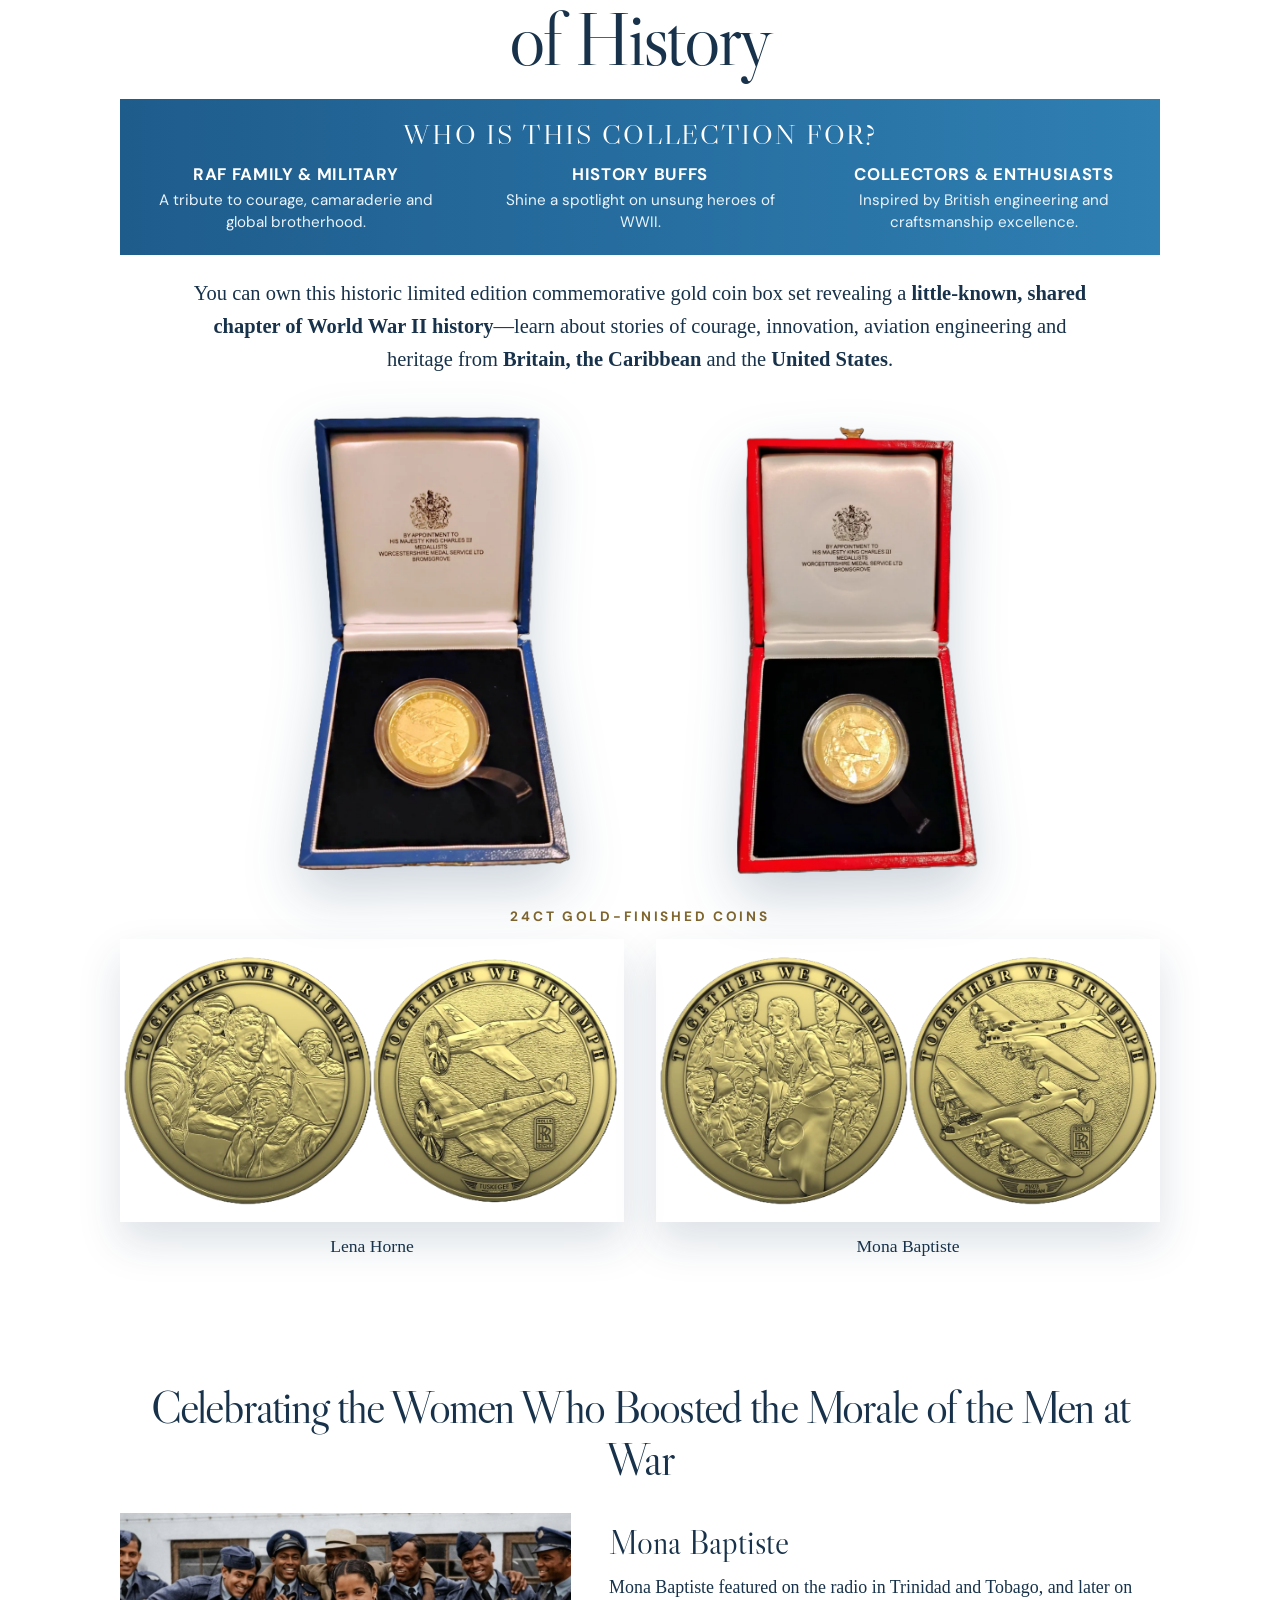
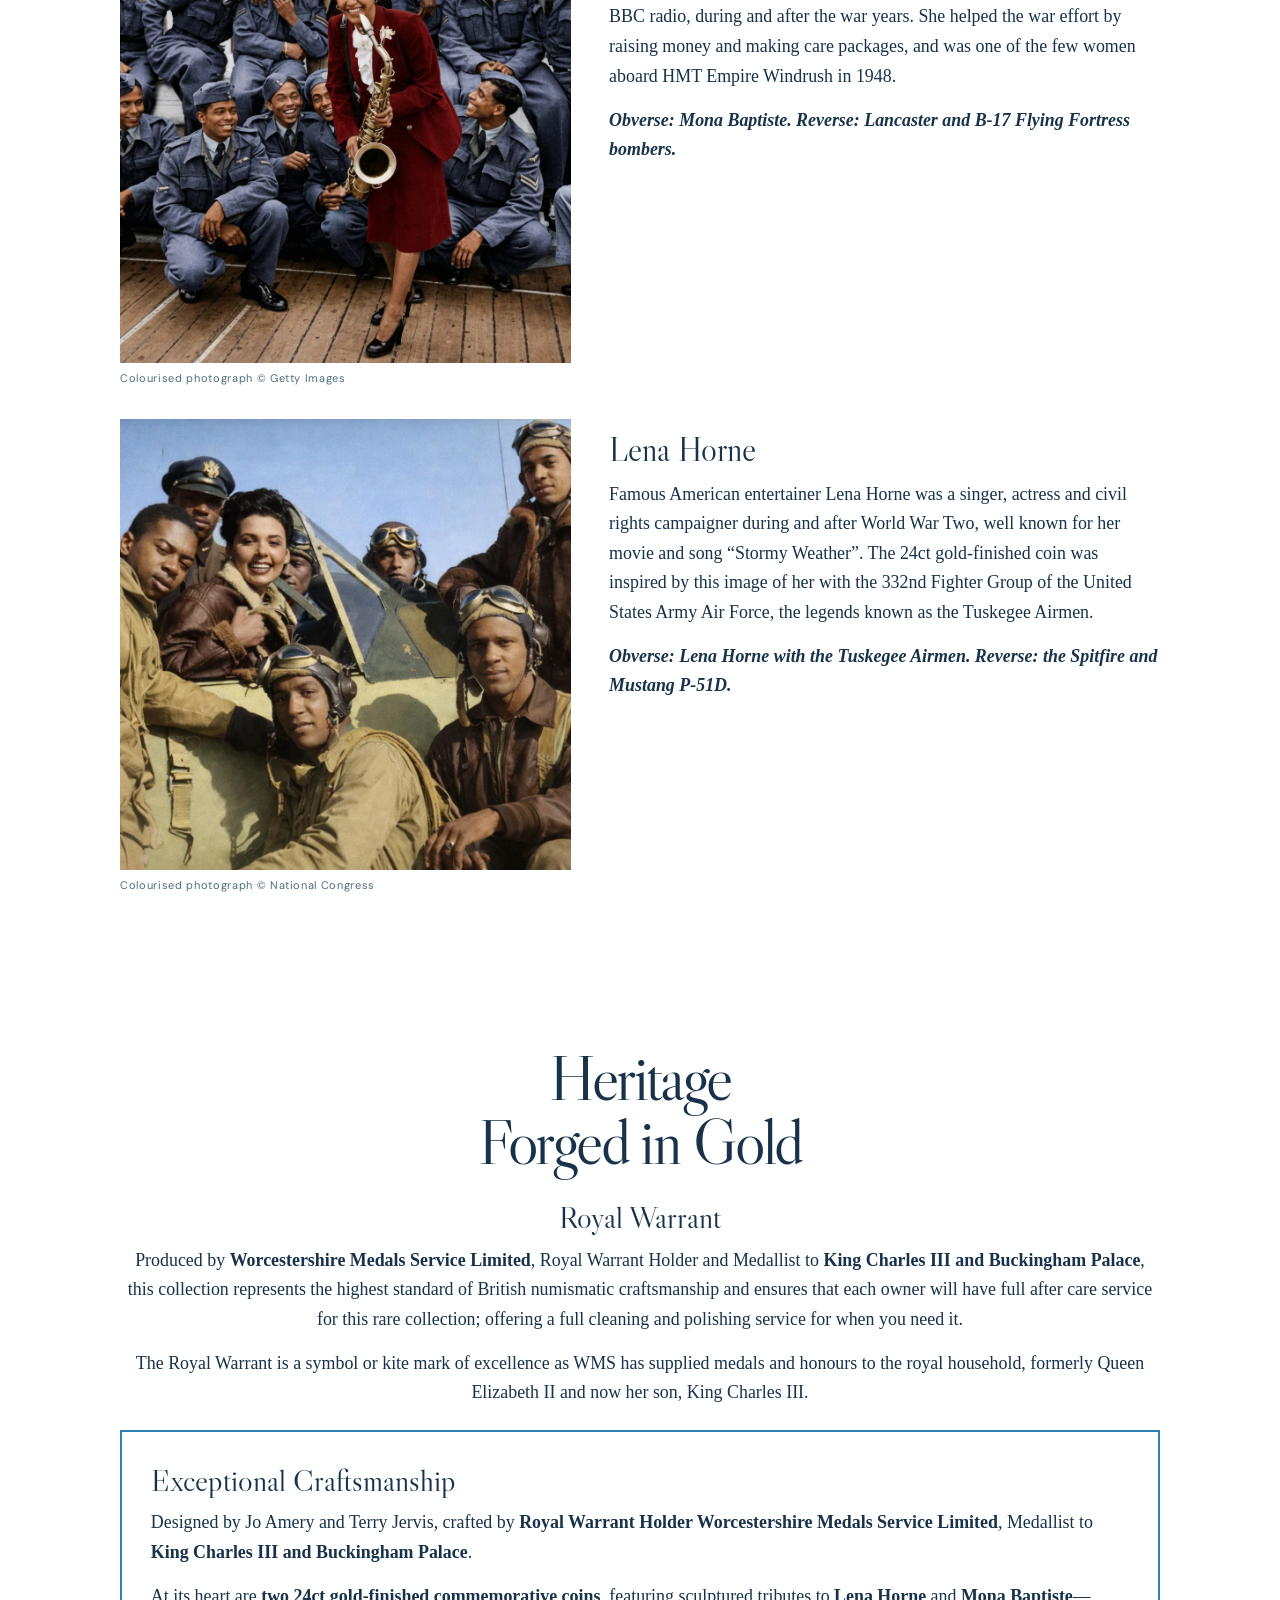
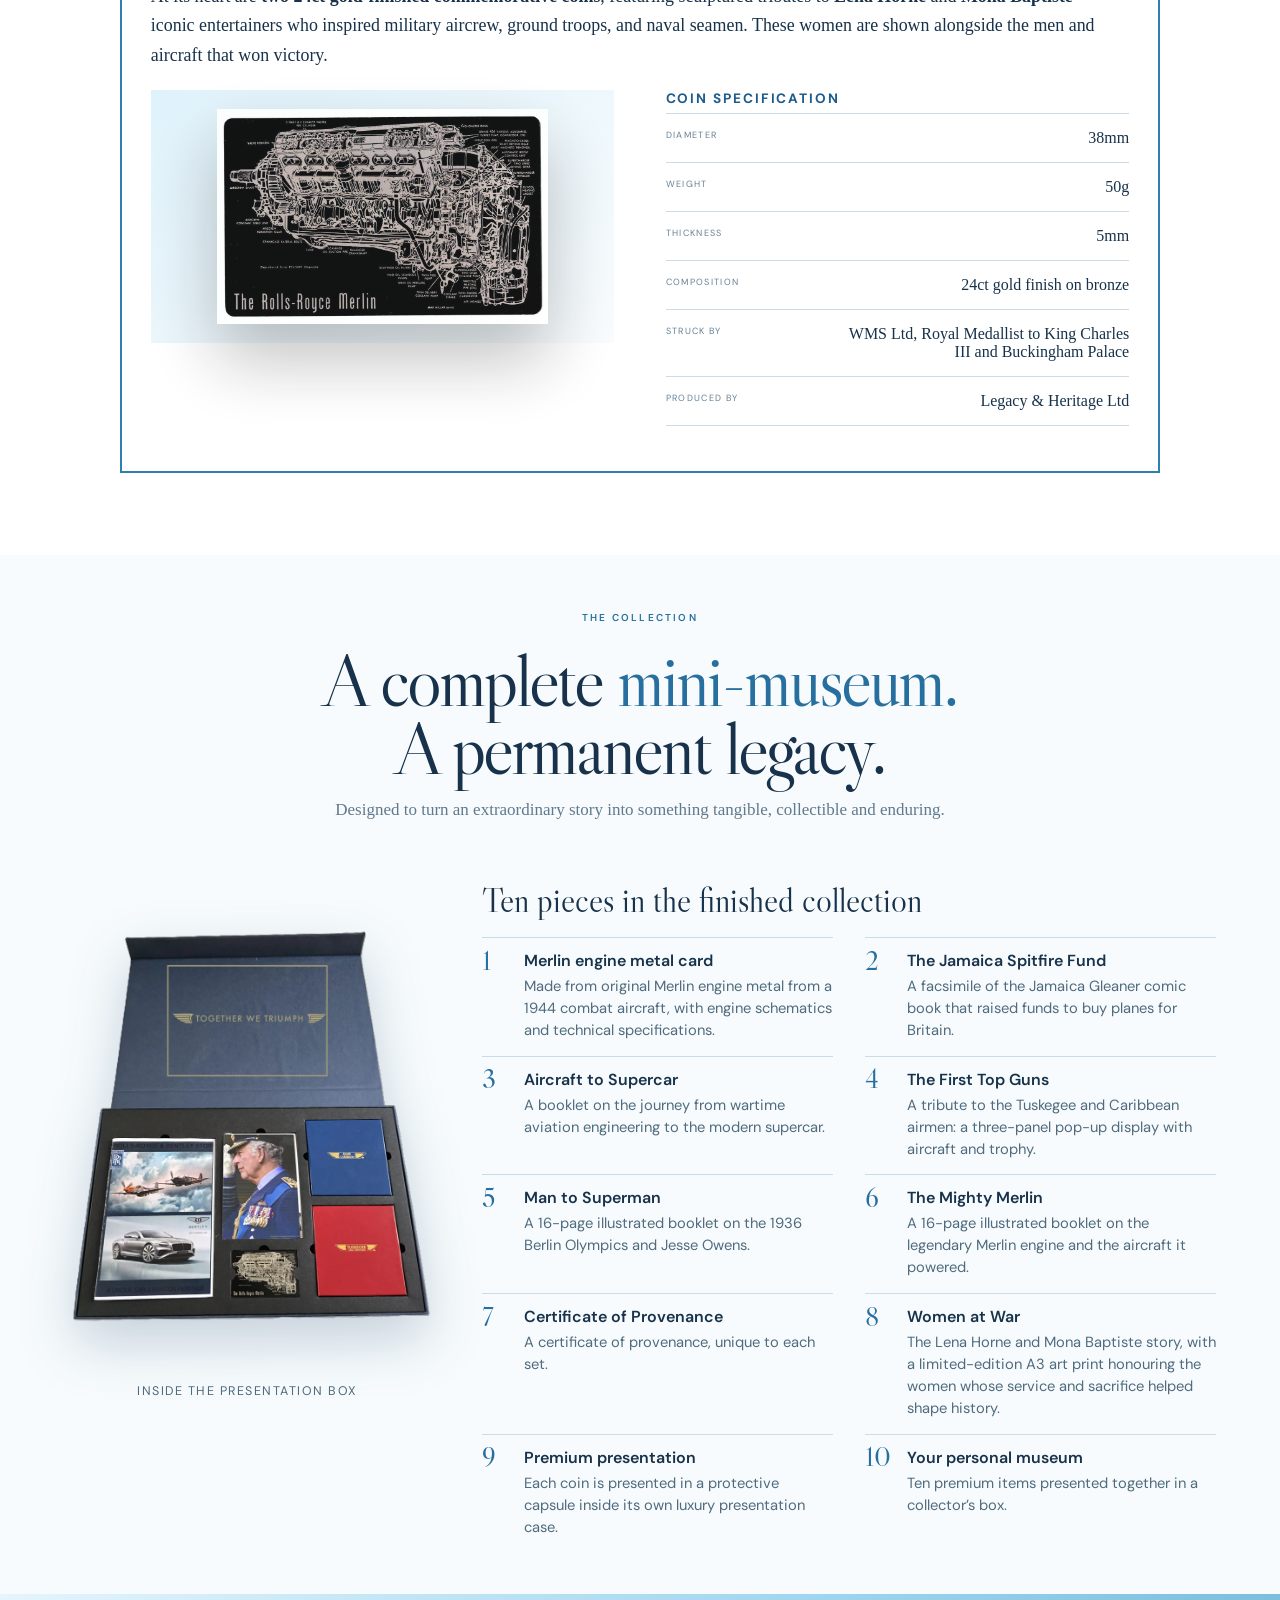
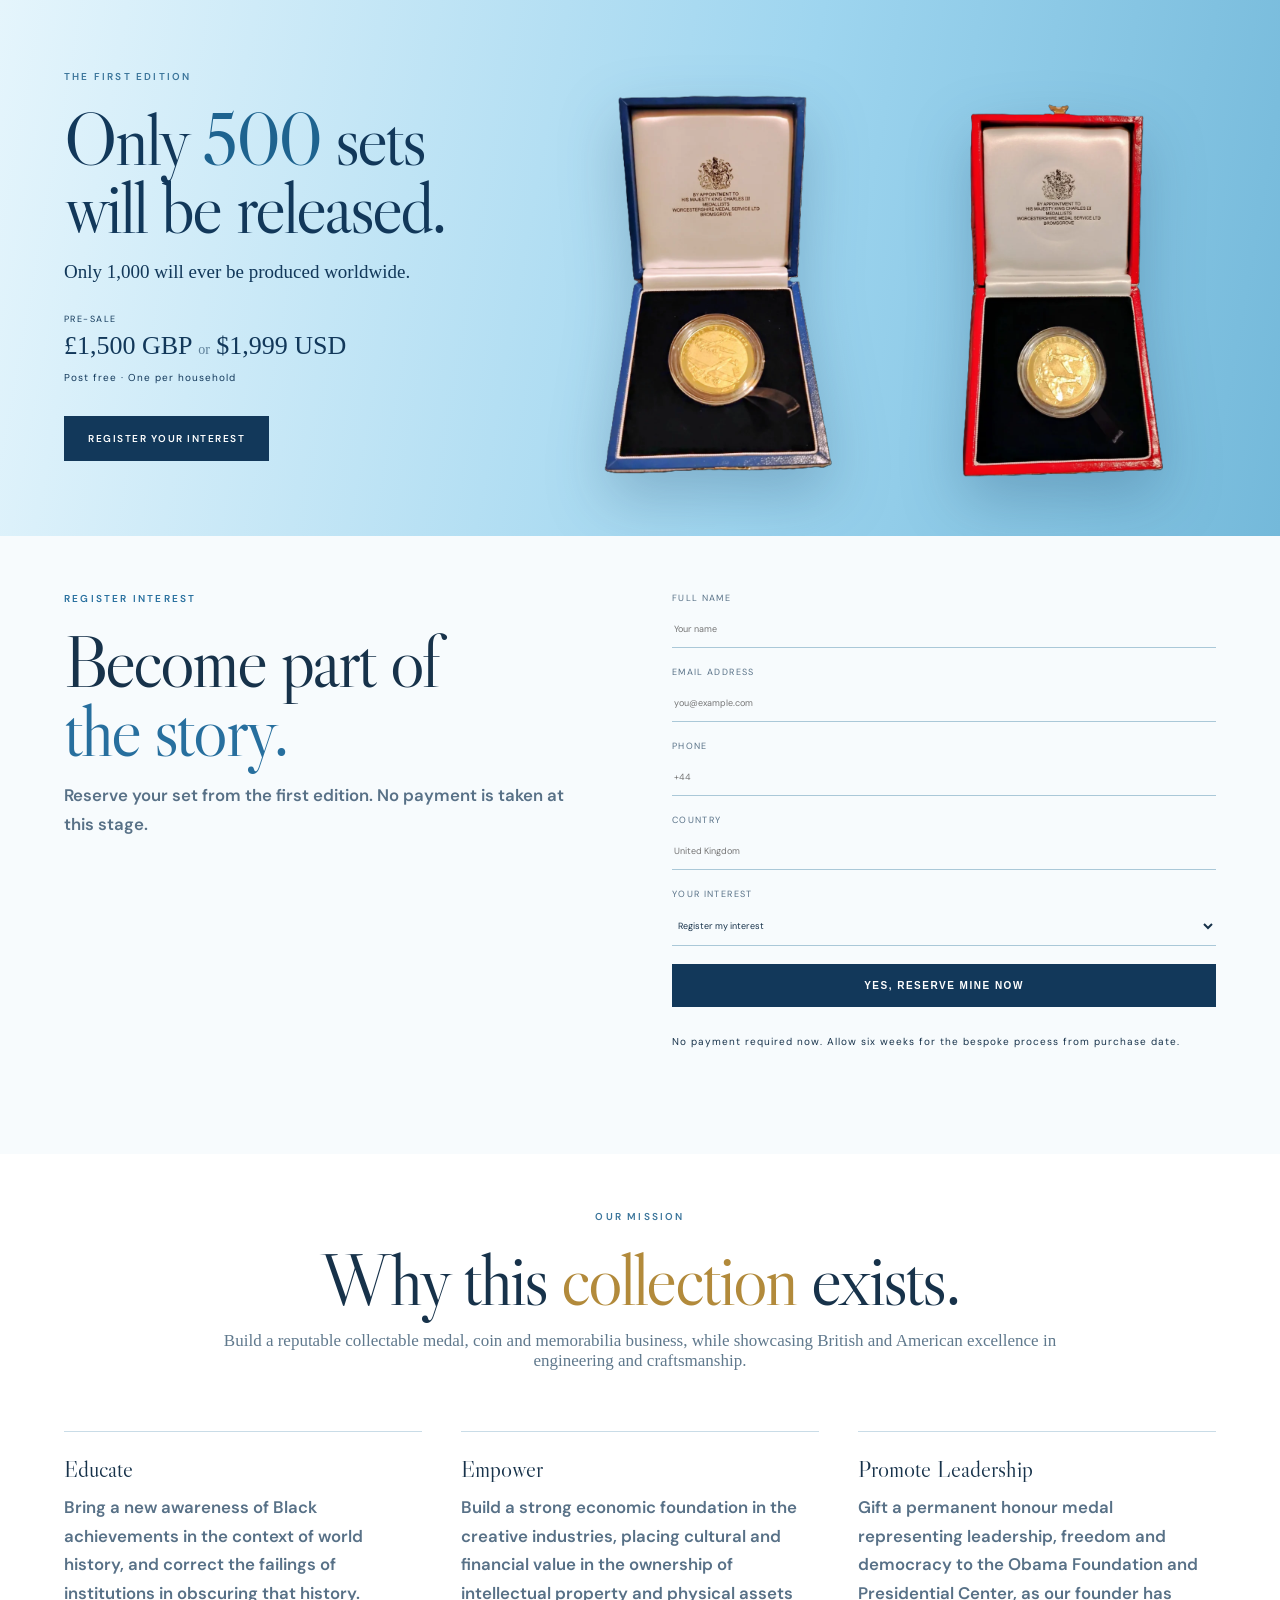
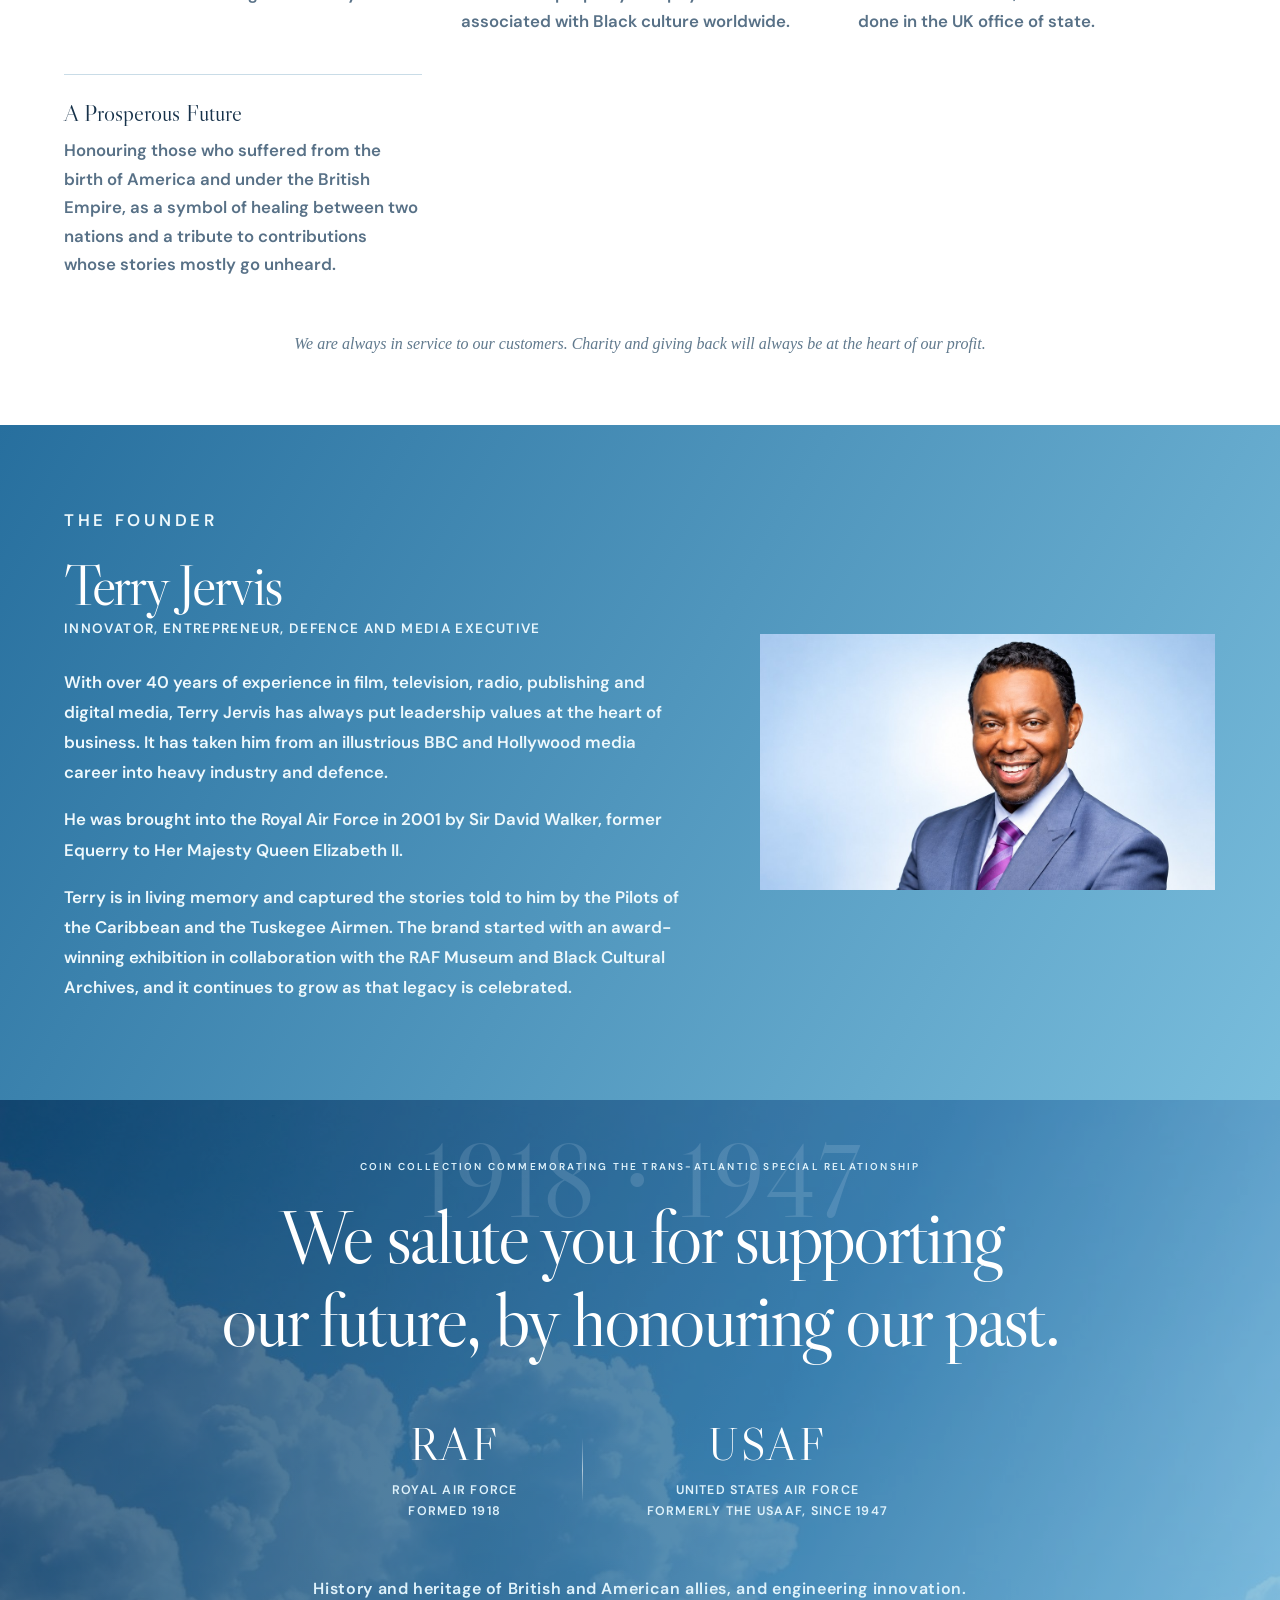
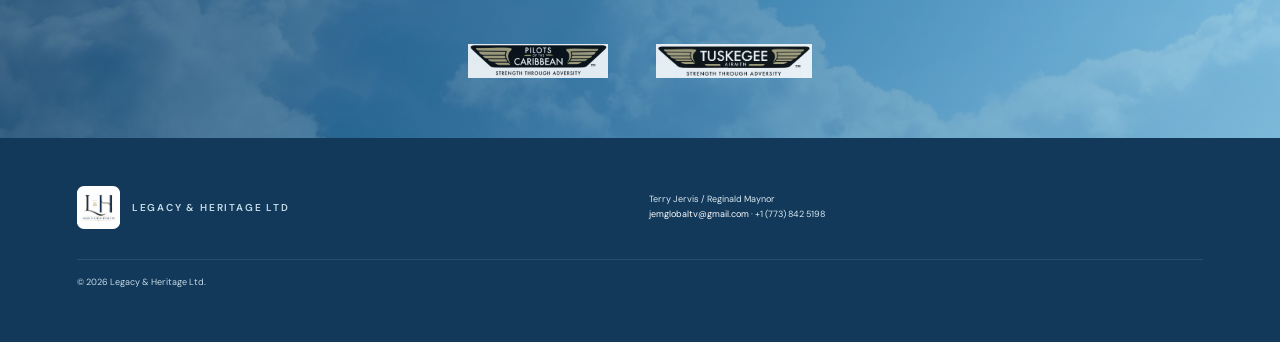
==== commit fb97847d: "Polish 1/3: hero headline is now the dominant element of page 1 CSS only, two existing declarations " ====
--- a/collection/index.html
+++ b/collection/index.html
@@ -16,7 +16,7 @@
 <meta name="twitter:image" content="https://altitudeaico.github.io/terrygervis/collection/assets/og-image.jpg">
 <link rel="preconnect" href="https://fonts.googleapis.com"><link rel="preconnect" href="https://fonts.gstatic.com" crossorigin>
 <link href="https://fonts.googleapis.com/css2?family=DM+Sans:wght@400;500;600&family=Libre+Caslon+Display&display=swap" rel="stylesheet">
-<link rel="stylesheet" href="styles.css?v=29">
+<link rel="stylesheet" href="styles.css?v=30">
 </head>
 <body>
 <header class="nav">
--- a/collection/styles.css
+++ b/collection/styles.css
@@ -333,8 +333,8 @@
 
 /* ---- Finite translation pass B1: his page 1 and page 2, reproduced literally and denser ---- */
 .hero{padding:104px 4vw 56px}
-.hero-top{max-width:1000px;margin:0 auto;text-align:center}
-.hero-top h1.long{font-size:clamp(28px,3.4vw,50px);line-height:1.15;margin:0 0 18px}
+.hero-top{max-width:1180px;margin:0 auto;text-align:center}
+.hero-top h1.long{font-size:clamp(38px,5vw,72px);line-height:1.06;margin:0 0 22px;text-wrap:balance}
 .hero-top .badge{margin:0 auto;font-size:clamp(11px,1.1vw,14px);padding:9px 22px}
 .hero-product{max-width:1400px;margin:28px auto 0;padding:clamp(.6rem,2vw,1.4rem) clamp(.6rem,2vw,1.4rem) 0}
 .hero-foot{max-width:780px;margin:30px auto 0;text-align:center}
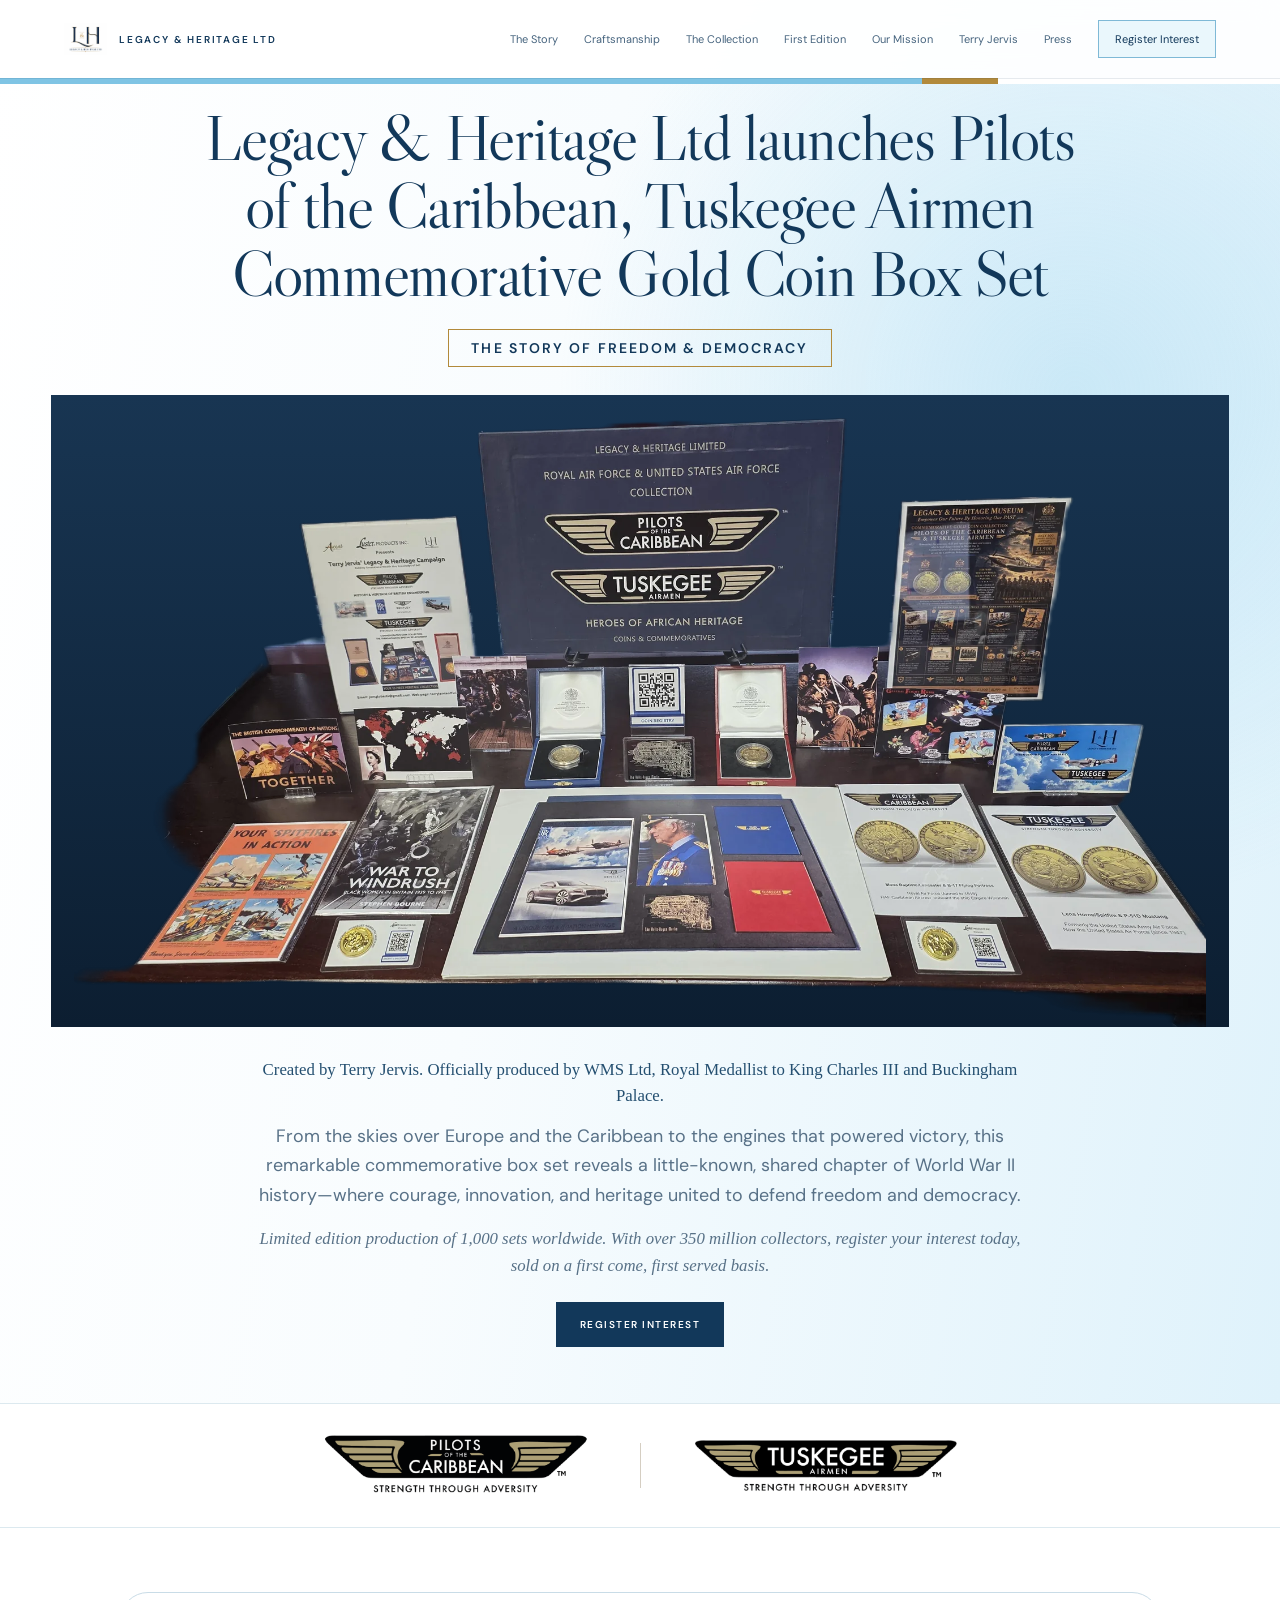
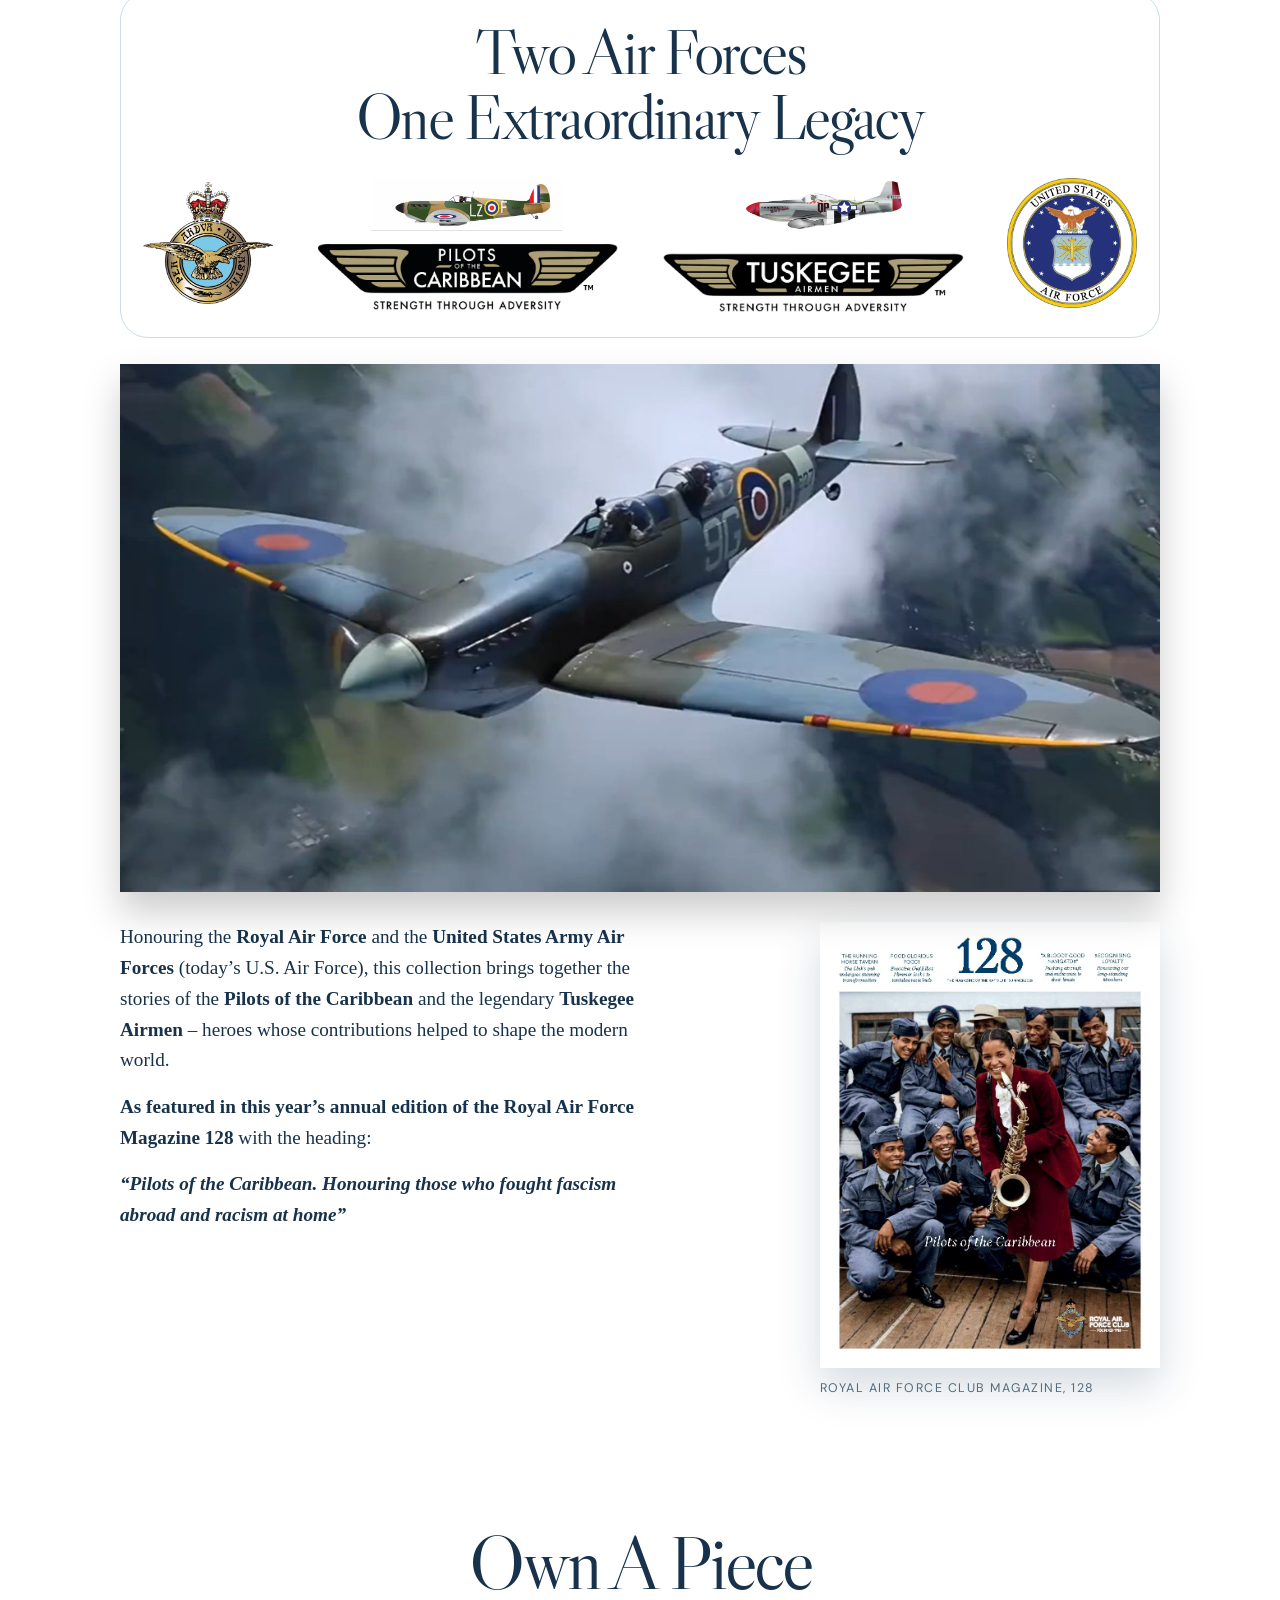
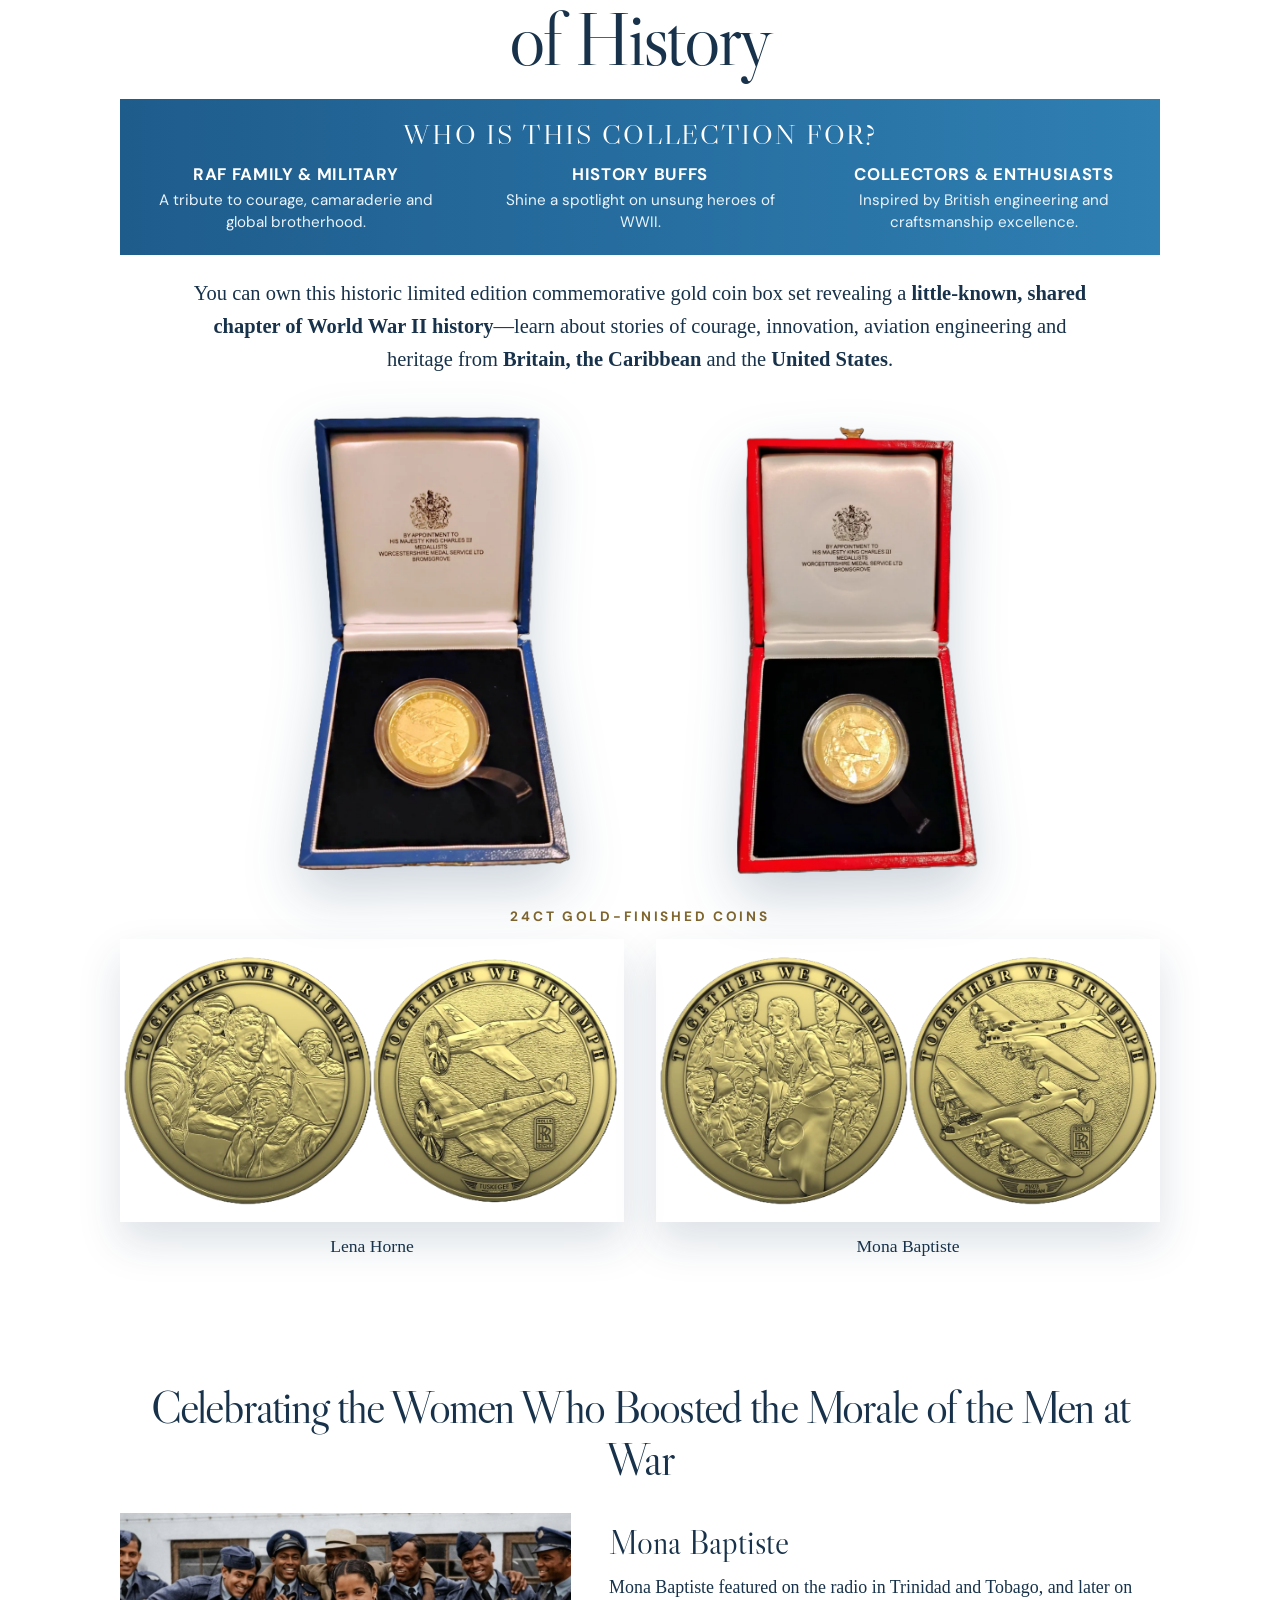
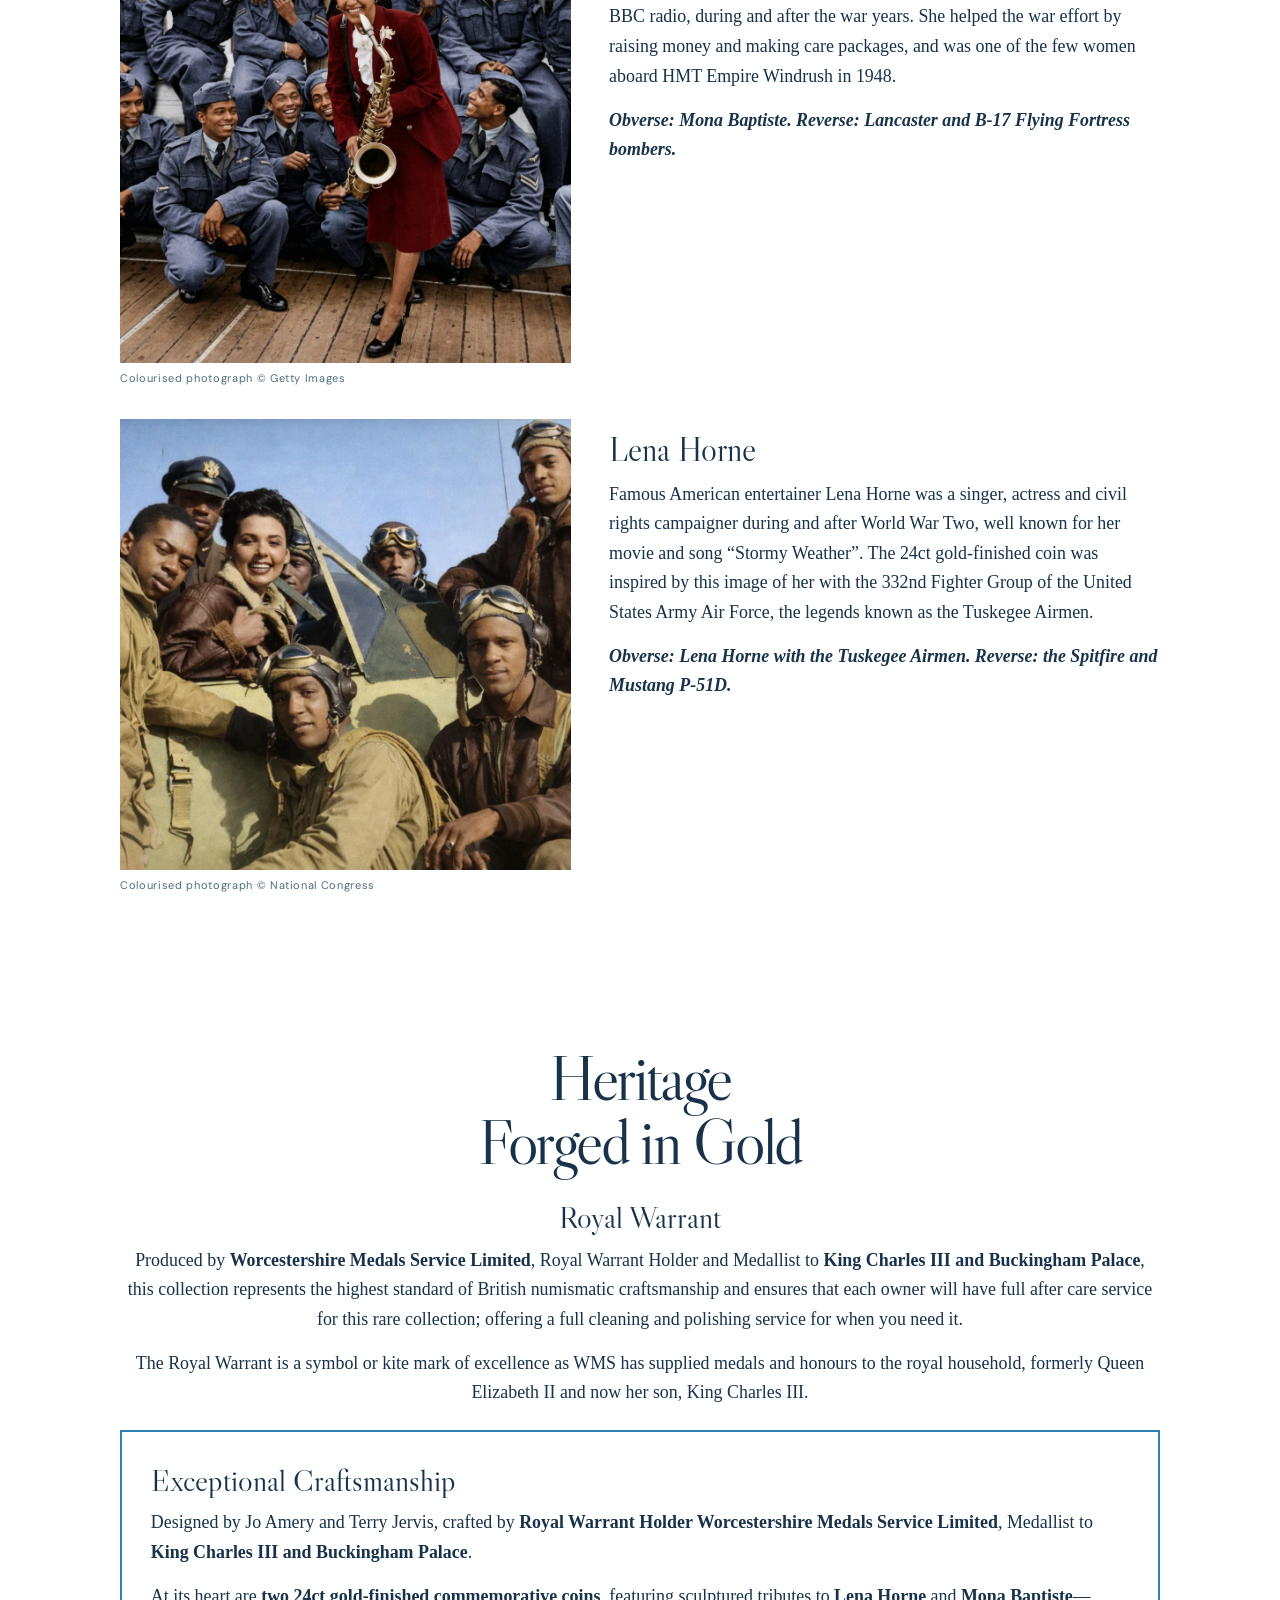
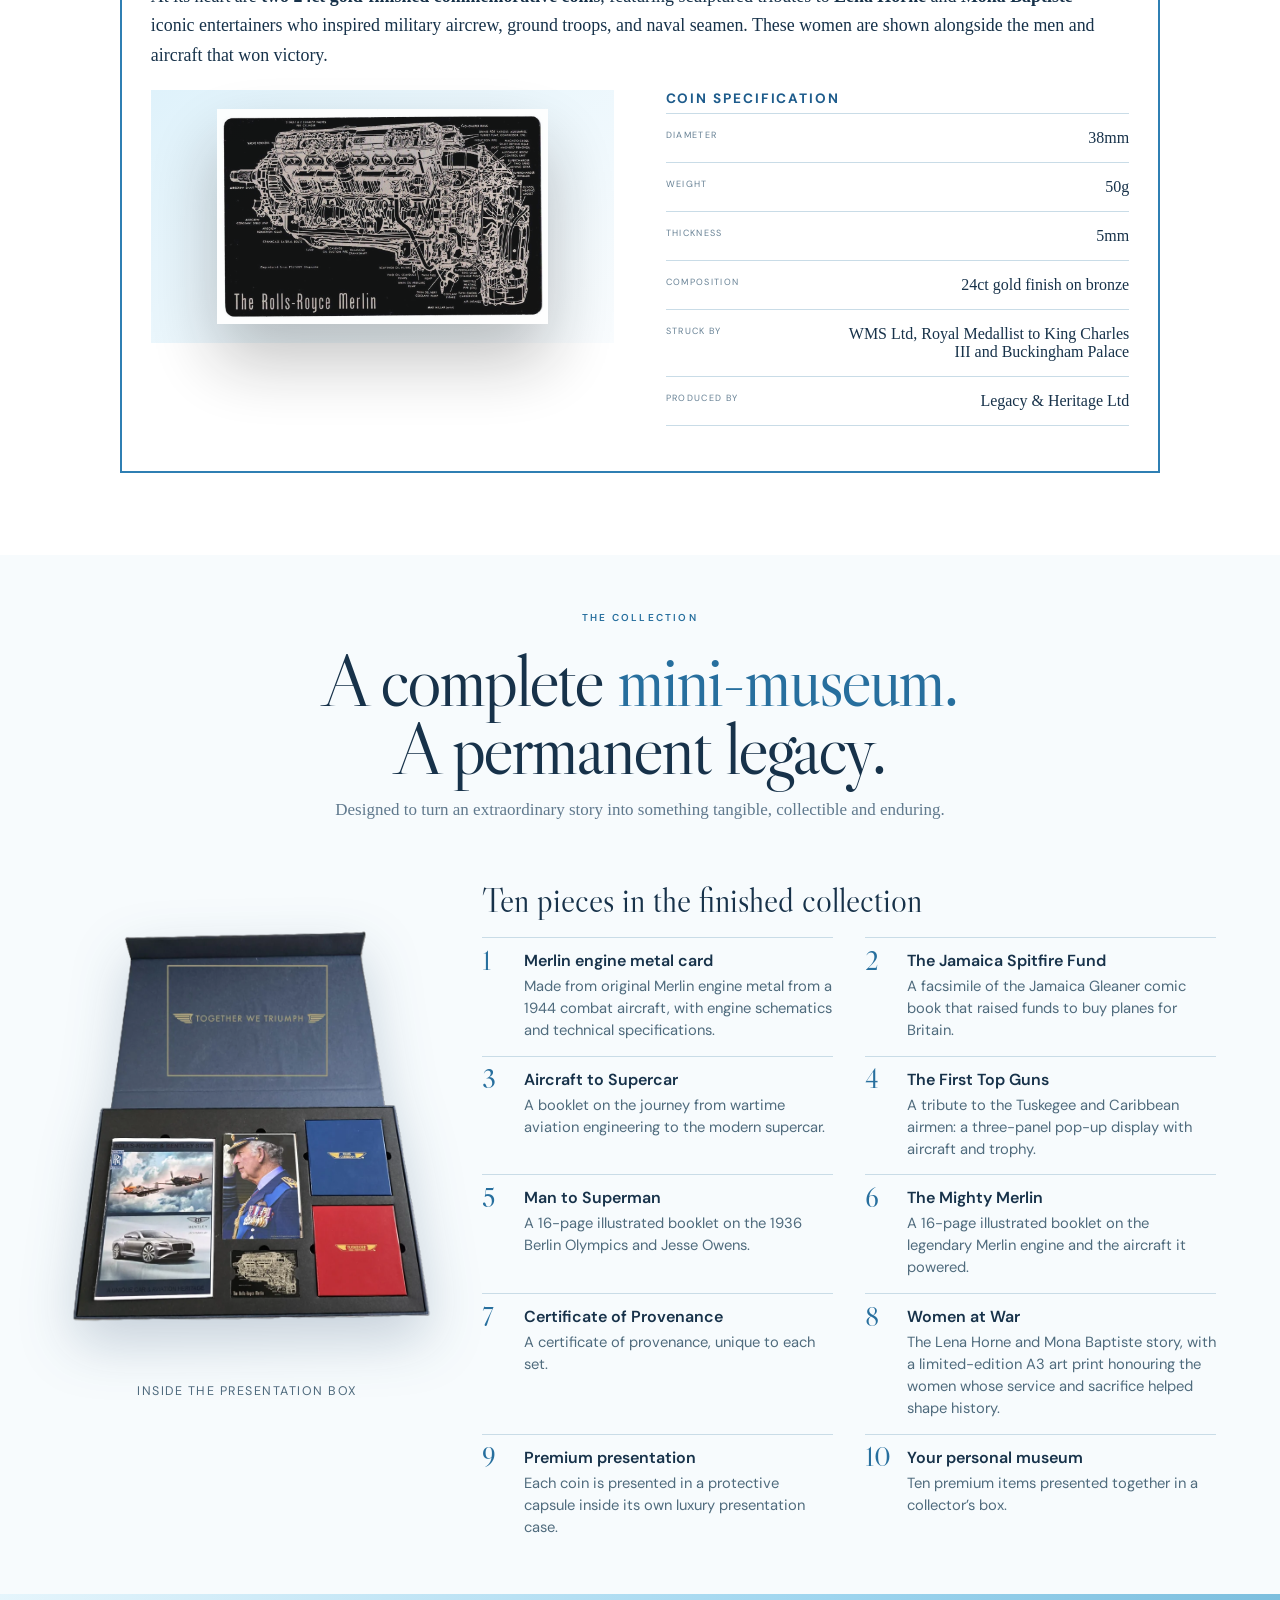
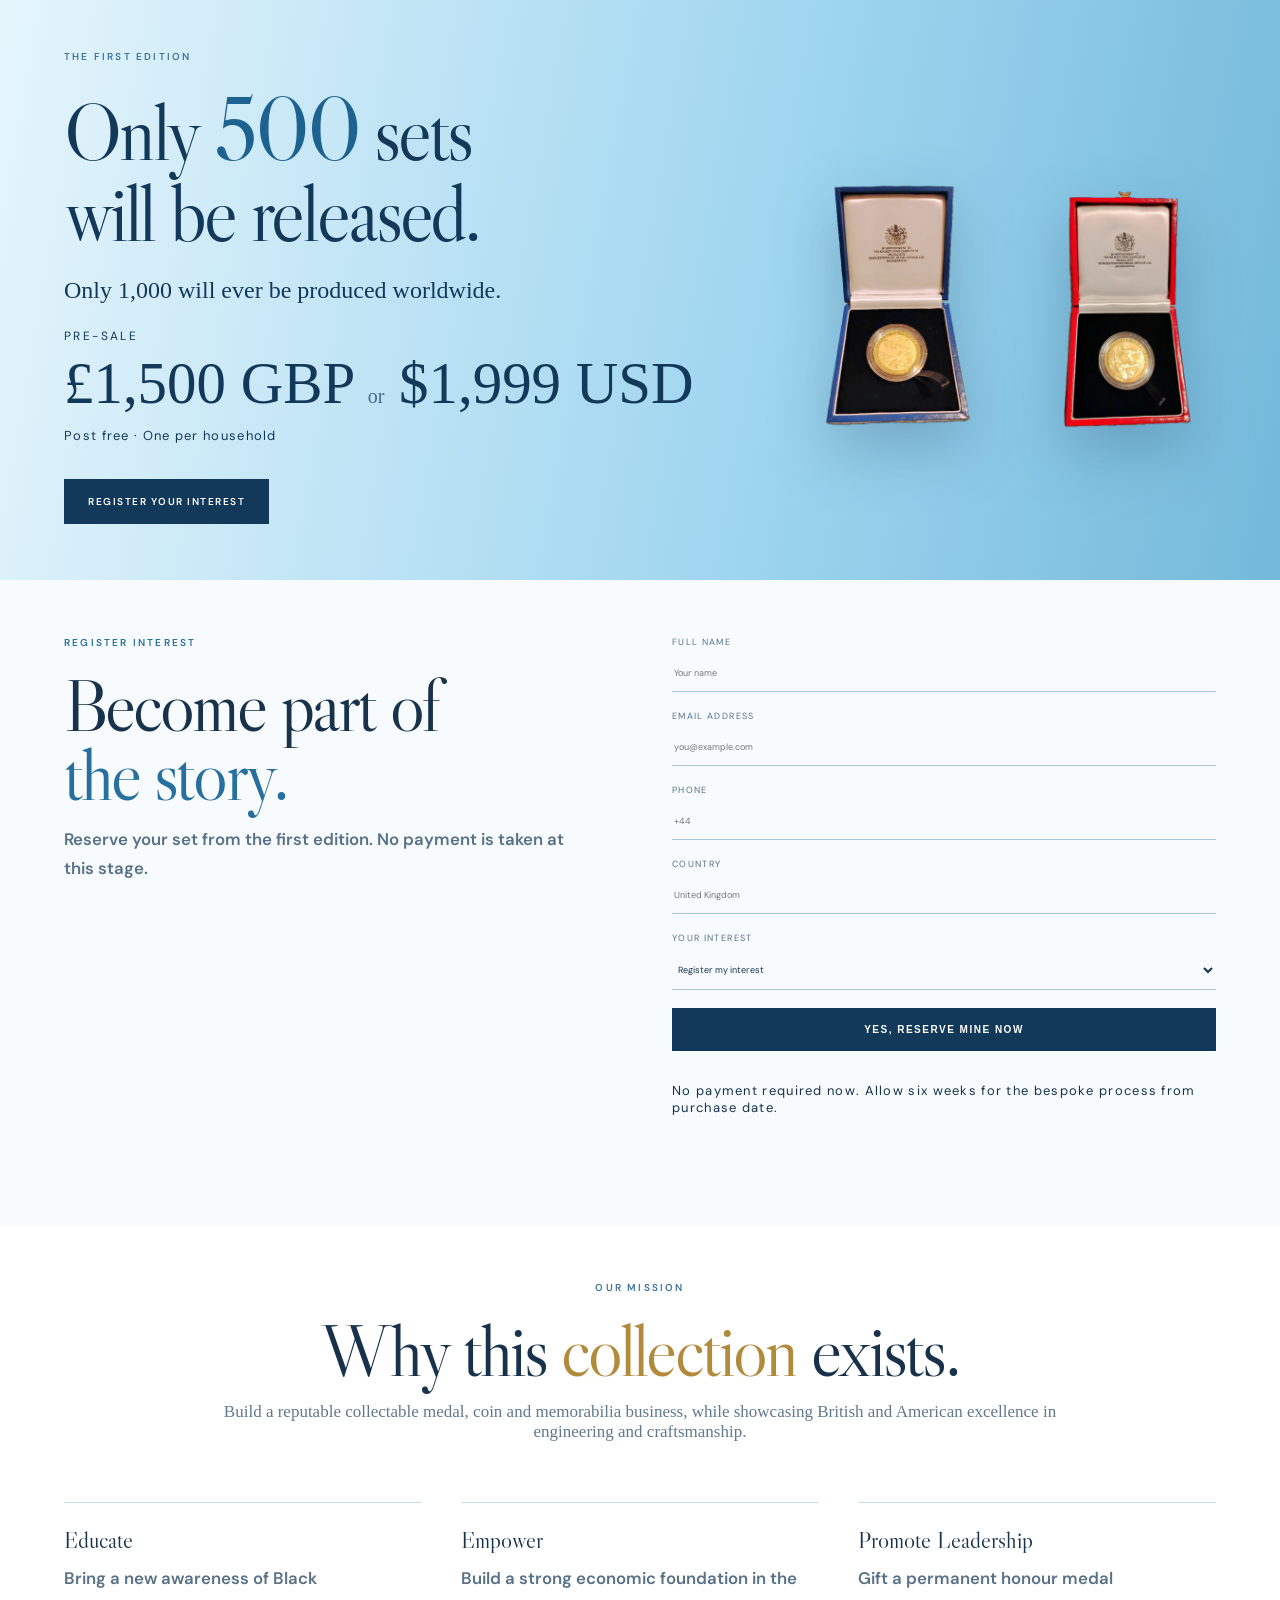
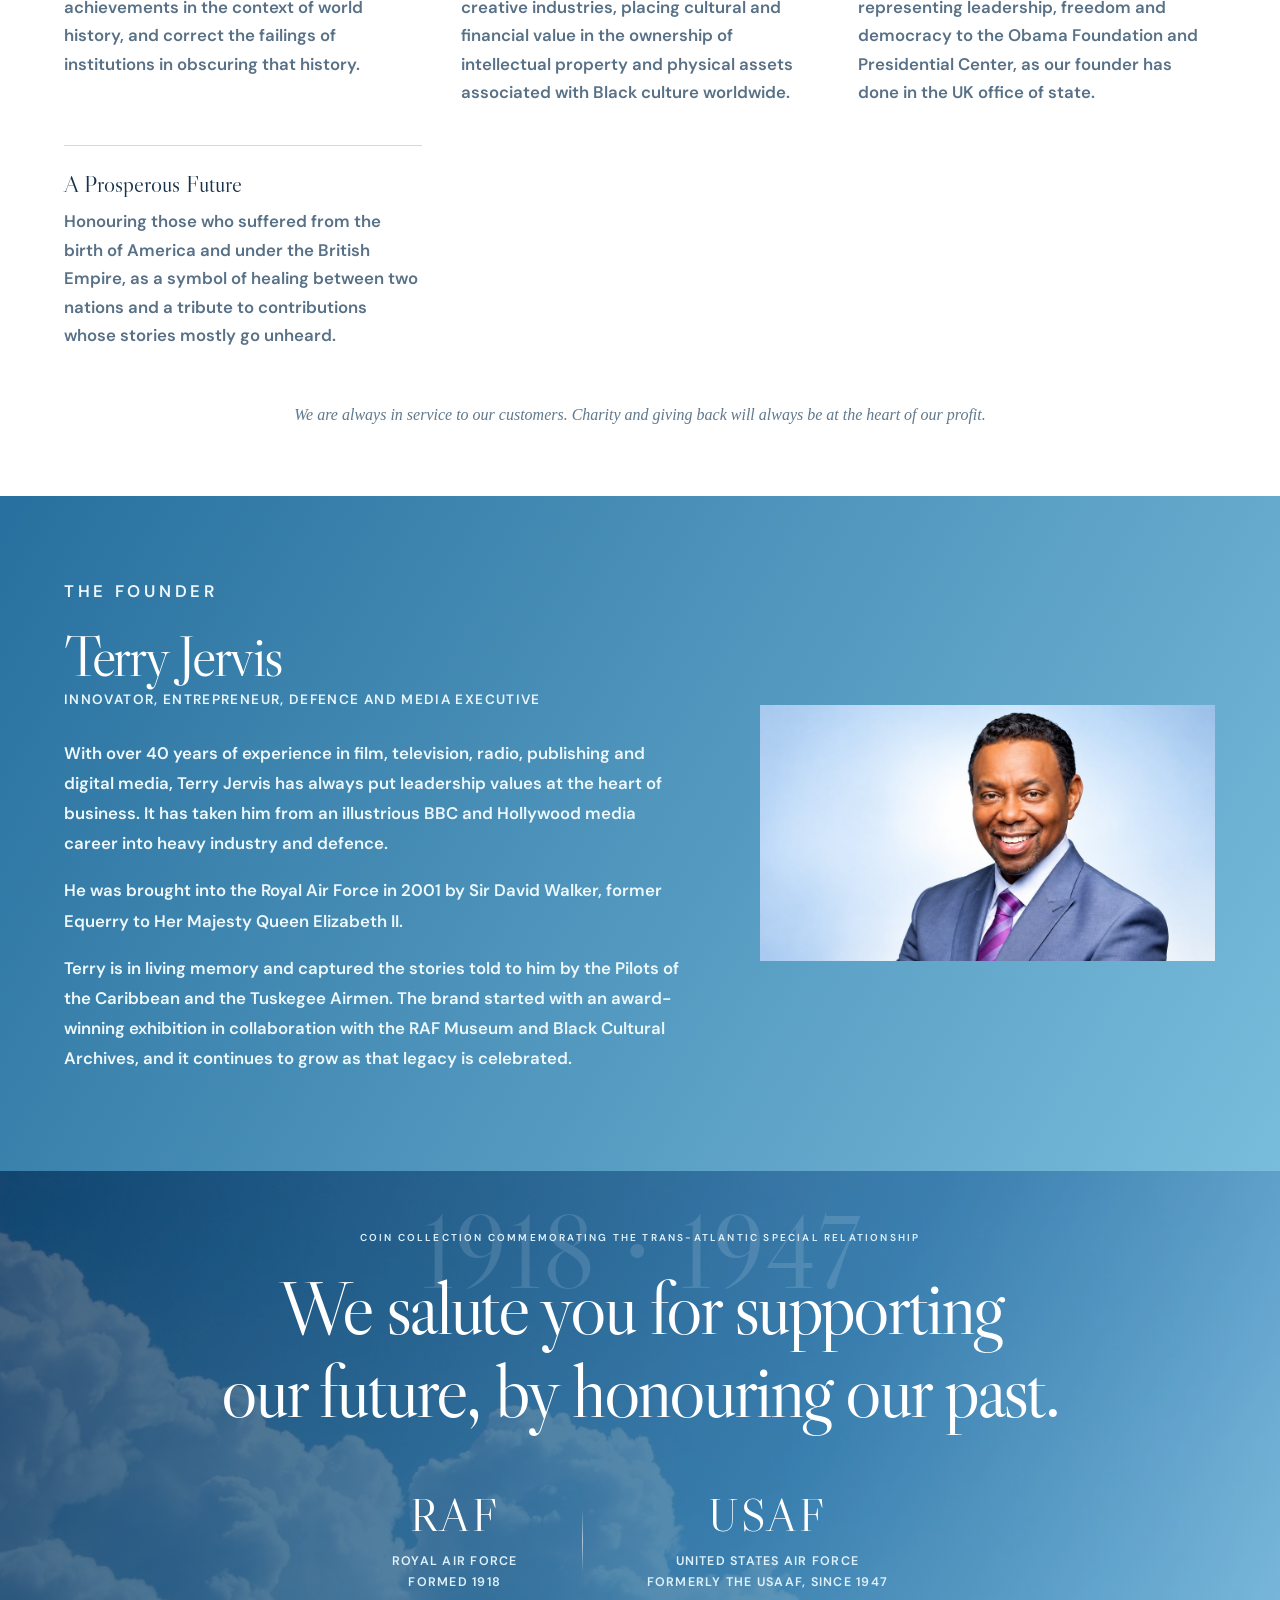
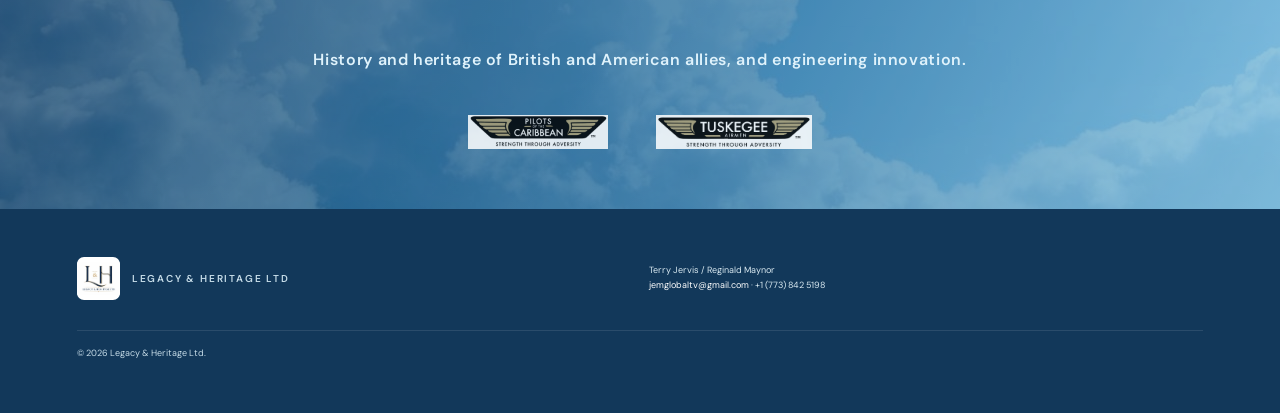
==== commit b8e5b49d: "Polish 2/3: First Edition headline and price carry the section CSS only, existing declarations edite" ====
--- a/collection/index.html
+++ b/collection/index.html
@@ -16,7 +16,7 @@
 <meta name="twitter:image" content="https://altitudeaico.github.io/terrygervis/collection/assets/og-image.jpg">
 <link rel="preconnect" href="https://fonts.googleapis.com"><link rel="preconnect" href="https://fonts.gstatic.com" crossorigin>
 <link href="https://fonts.googleapis.com/css2?family=DM+Sans:wght@400;500;600&family=Libre+Caslon+Display&display=swap" rel="stylesheet">
-<link rel="stylesheet" href="styles.css?v=30">
+<link rel="stylesheet" href="styles.css?v=31">
 </head>
 <body>
 <header class="nav">
--- a/collection/styles.css
+++ b/collection/styles.css
@@ -11,7 +11,7 @@
 .women{padding:120px 7vw;background:#24122f;display:grid;grid-template-columns:.75fr 1.25fr;gap:7vw;align-items:center}.women-copy>p:not(.kicker,.rights){font-family:Georgia,serif;color:#c9becd;line-height:1.7;font-size:18px}.rights{font-size:9px!important;color:#7f7483!important;line-height:1.55!important;margin-top:28px}.coin-pair{display:grid;grid-template-columns:1fr 1fr;gap:30px}.coin-wrap{aspect-ratio:1;display:grid;place-items:center;background:radial-gradient(circle,#50345e,#180e20 70%);border:1px solid #ffffff0c}.coin-wrap img{width:82%;height:82%;object-fit:contain;filter:drop-shadow(0 20px 25px #000)}.coin-pair h3{font-family:Georgia,serif;font-weight:400;font-size:26px;margin:18px 0 5px}.coin-pair p{color:#968b9a;font-size:12px}
 .collection{padding:120px 7vw;background:#120e16}.centered{text-align:center;max-width:900px;margin:0 auto 60px}.centered>p:last-child{color:#9d929f;font-family:Georgia,serif;font-size:17px}.hero-wide{max-width:1200px;margin:auto;background:radial-gradient(circle,#37263d,#100c14);padding:30px}.hero-wide img{filter:drop-shadow(0 35px 35px #000)}.contents-grid{max-width:1200px;margin:45px auto 0;display:grid;grid-template-columns:repeat(4,1fr);border-top:1px solid #ffffff18;border-bottom:1px solid #ffffff18}.contents-grid>div{padding:28px 25px;border-right:1px solid #ffffff18}.contents-grid>div:last-child{border:0}.contents-grid b{color:var(--gold);font-size:10px;letter-spacing:.15em}.contents-grid h3{font-family:Georgia,serif;font-size:21px;font-weight:400}.contents-grid p{font-size:12px;color:#958b98;line-height:1.6}.note{max-width:1000px;margin:20px auto 0;font-size:9px;color:#6f6572}
 .craft{display:grid;grid-template-columns:1fr 1fr;background:#f5f0e7;color:var(--ink)}.craft-visual{min-height:760px;background:radial-gradient(circle,#e8dfce,#c8b89e);display:grid;place-items:center;padding:70px}.craft-visual img{max-height:620px;object-fit:contain;filter:drop-shadow(0 35px 35px #0004)}.craft dl{margin-top:40px;border-top:1px solid #d5ccc0}.craft dl div{display:flex;justify-content:space-between;padding:15px 0;border-bottom:1px solid #d5ccc0}.craft dt{font-size:9px;text-transform:uppercase;letter-spacing:.15em;color:#7f747e}.craft dd{margin:0;font-family:Georgia,serif}
-.legacy{background:var(--gold);color:#18131c;padding:100px 7vw;display:grid;grid-template-columns:.8fr 1.2fr;gap:7vw;align-items:center}.legacy>div>p:not(.kicker,.price,.terms){font-family:Georgia,serif;font-size:19px}.legacy img{box-shadow:0 30px 70px #5d451e55}.price{font-family:Georgia,serif;font-size:26px;margin:30px 0 5px}.price span{font-family:"DM Sans";font-size:9px;letter-spacing:.16em;display:block;margin-bottom:6px}.price small{font-size:14px;opacity:.6}.terms{font-size:10px;letter-spacing:.1em}.darkbtn{background:#18131c;color:#fff;margin-top:22px}
+.legacy{background:var(--gold);color:#18131c;padding:100px 7vw;display:grid;grid-template-columns:1.25fr .75fr;gap:7vw;align-items:center}.legacy>div>p:not(.kicker,.price,.terms){font-family:Georgia,serif;font-size:24px}.legacy img{box-shadow:0 30px 70px #5d451e55}.price{font-family:Georgia,serif;font-size:clamp(34px,4.6vw,64px);line-height:1.05;margin:26px 0 8px;text-wrap:balance}.price span{font-family:"DM Sans";font-size:12px;letter-spacing:.2em;display:block;margin-bottom:10px}.price small{font-size:.34em;opacity:.7}.terms{font-size:13px;letter-spacing:.1em}.darkbtn{background:#18131c;color:#fff;margin-top:22px}
 .register{padding:120px 8vw;background:#21112c;display:grid;grid-template-columns:1fr 1fr;gap:8vw}.register>div>p:last-child{color:#a89cac;line-height:1.7;max-width:500px;font-size:1.05rem;font-weight:600}form{display:grid;gap:18px}label{font-size:9px;text-transform:uppercase;letter-spacing:.15em;color:#a99ead}input,select{width:100%;margin-top:7px;background:transparent;border:0;border-bottom:1px solid #5a4a61;color:#fff;padding:12px 2px;font:inherit;outline:none}select option{color:#111}#status{font-size:11px;color:var(--gold)}
 footer{padding:45px 6vw;background:#09070b;display:grid;grid-template-columns:1fr 1fr;gap:18px;align-items:center;color:#756b78;font-size:9px}footer .fine{grid-column:1/-1;border-top:1px solid #211a24;padding-top:16px}
 @media(max-width:900px){.menu-toggle{display:block}.nav-links{position:fixed;top:78px;left:0;right:0;flex-direction:column;align-items:stretch;background:#fff;padding:18px 6vw 22px;gap:2px;max-height:0;overflow:hidden;opacity:0;transition:max-height .25s ease,opacity .2s ease;border-bottom:1px solid #dce9ef;box-shadow:0 8px 20px rgba(18,56,90,.08)}.nav.menu-open .nav-links{max-height:80vh;overflow-y:auto;opacity:1}.nav-links a{width:100%;padding:13px 0;border-bottom:1px solid rgba(18,56,90,.08);opacity:1}.hero,.story,.women,.craft,.legacy,.register{grid-template-columns:1fr}.hero{padding-top:120px}.hero-product{min-height:430px}.edition{grid-template-columns:auto 1fr}.logos{gap:20px}.logos img{max-width:42%}.aircraft{grid-template-columns:1fr}.aircraft .line{display:none}.coin-pair,.contents-grid{grid-template-columns:1fr}.contents-grid>div{border-bottom:1px solid #ffffff18}.craft-visual{min-height:500px}.legacy{gap:45px}footer{grid-template-columns:1fr}}
@@ -115,7 +115,7 @@
 .craft{background:#fff}.craft-visual{background:linear-gradient(145deg,#dff2fb,#f9fcfe)}.craft dl{border-color:#c9dce7}.craft dl div{border-color:#c9dce7}.craft dt{color:#668094}
 .legacy{position:relative;overflow:hidden;background:linear-gradient(100deg,#e5f5fc 0%,#9ed5ef 60%,#74b9da 100%);color:var(--deep-blue)}
 .legacy:before{content:"FIRST EDITION";position:absolute;right:2vw;top:10px;font-family:"Libre Caslon Display",Georgia,serif;font-size:clamp(55px,9vw,140px);color:#ffffff28;white-space:nowrap}
-.legacy>div,.legacy>img{position:relative;z-index:1}.legacy h2 i{color:#1e638f}.legacy img{box-shadow:0 25px 55px rgba(18,56,90,.20)}
+.legacy>div,.legacy>img{position:relative;z-index:1}.legacy h2{font-size:clamp(48px,6.2vw,92px);line-height:1}.legacy h2 i{color:#1e638f;font-size:1.12em}.legacy img{box-shadow:0 25px 55px rgba(18,56,90,.20)}
 .mission{background:#fff;color:var(--ink)}.mission-grid article{border-color:#c9dce7}.mission-grid p{color:#587187}.mission-foot{color:#60798d}
 .founder{position:relative;background:linear-gradient(120deg,#276f9e,#79bddc);color:#fff;overflow:hidden}
 .founder:before{content:"LEGACY";position:absolute;right:1vw;bottom:-4vw;font-family:"Libre Caslon Display",Georgia,serif;font-size:clamp(90px,17vw,250px);color:#ffffff0d}
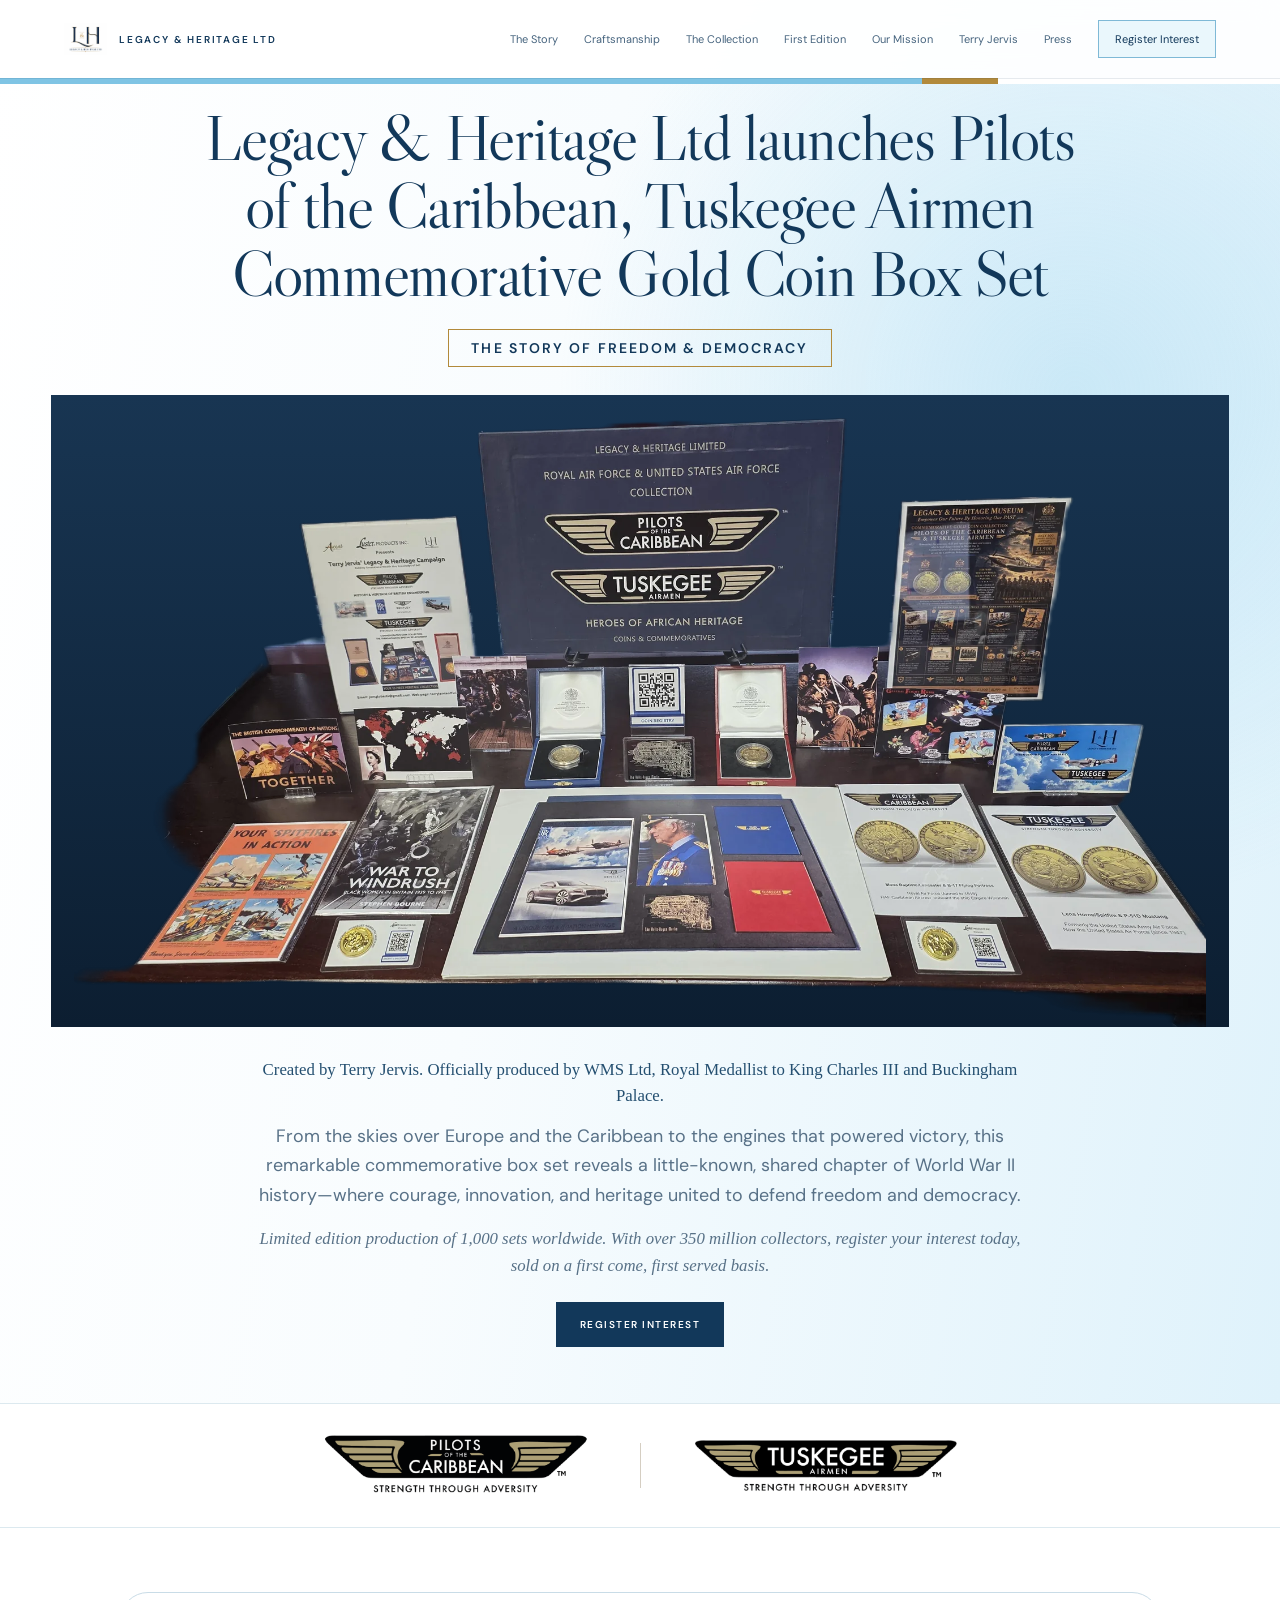
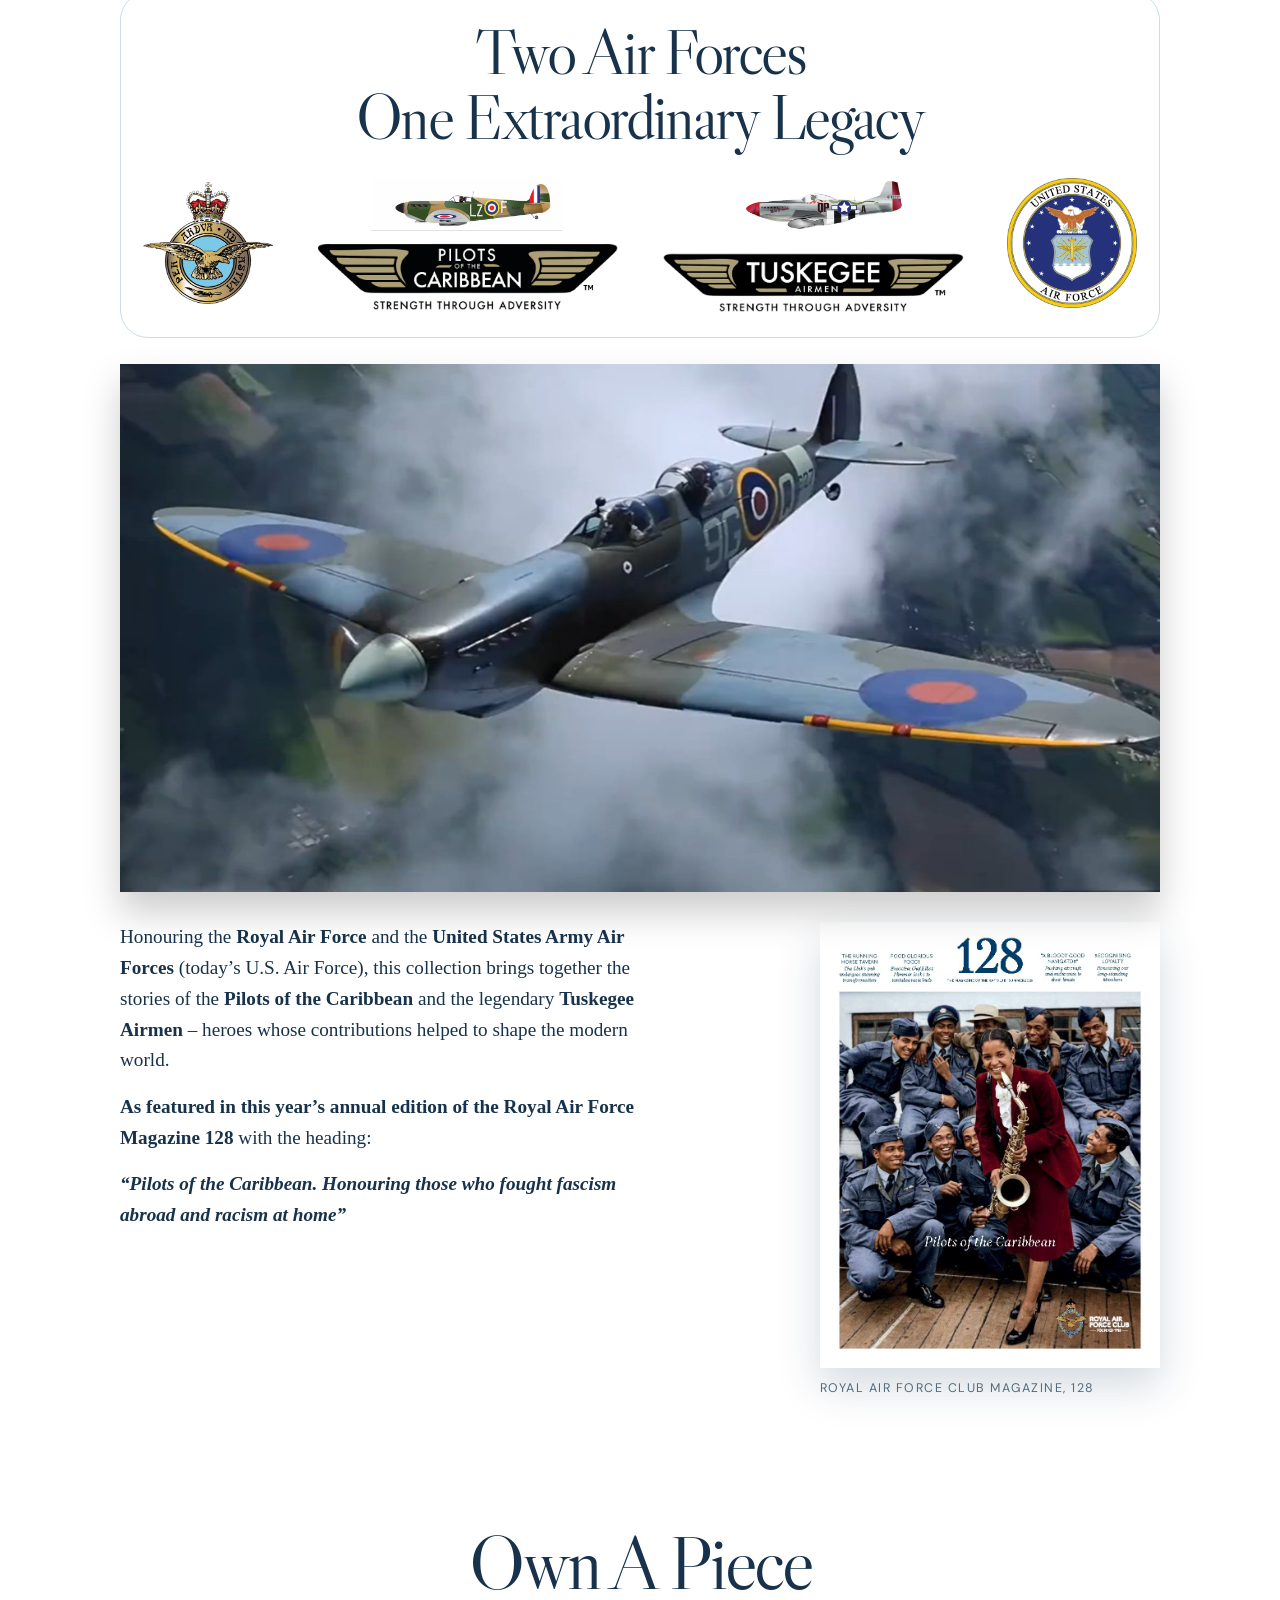
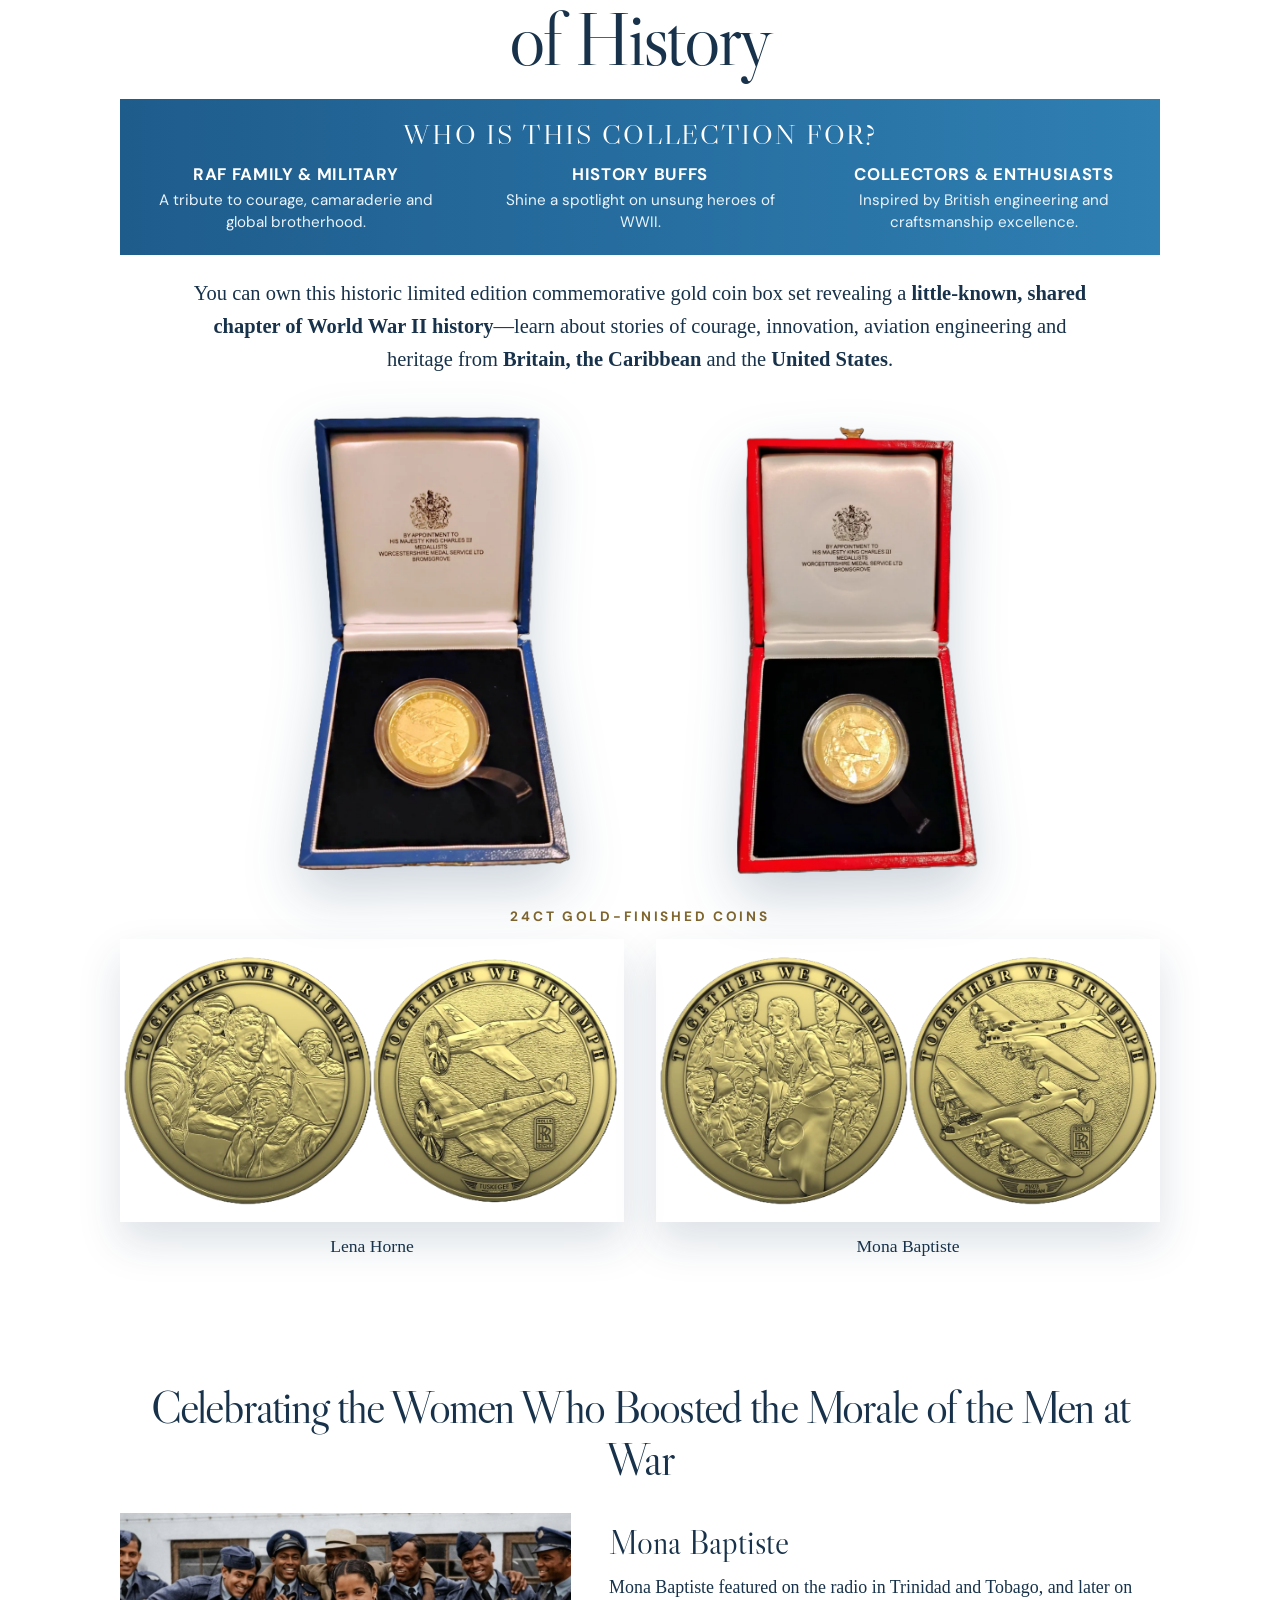
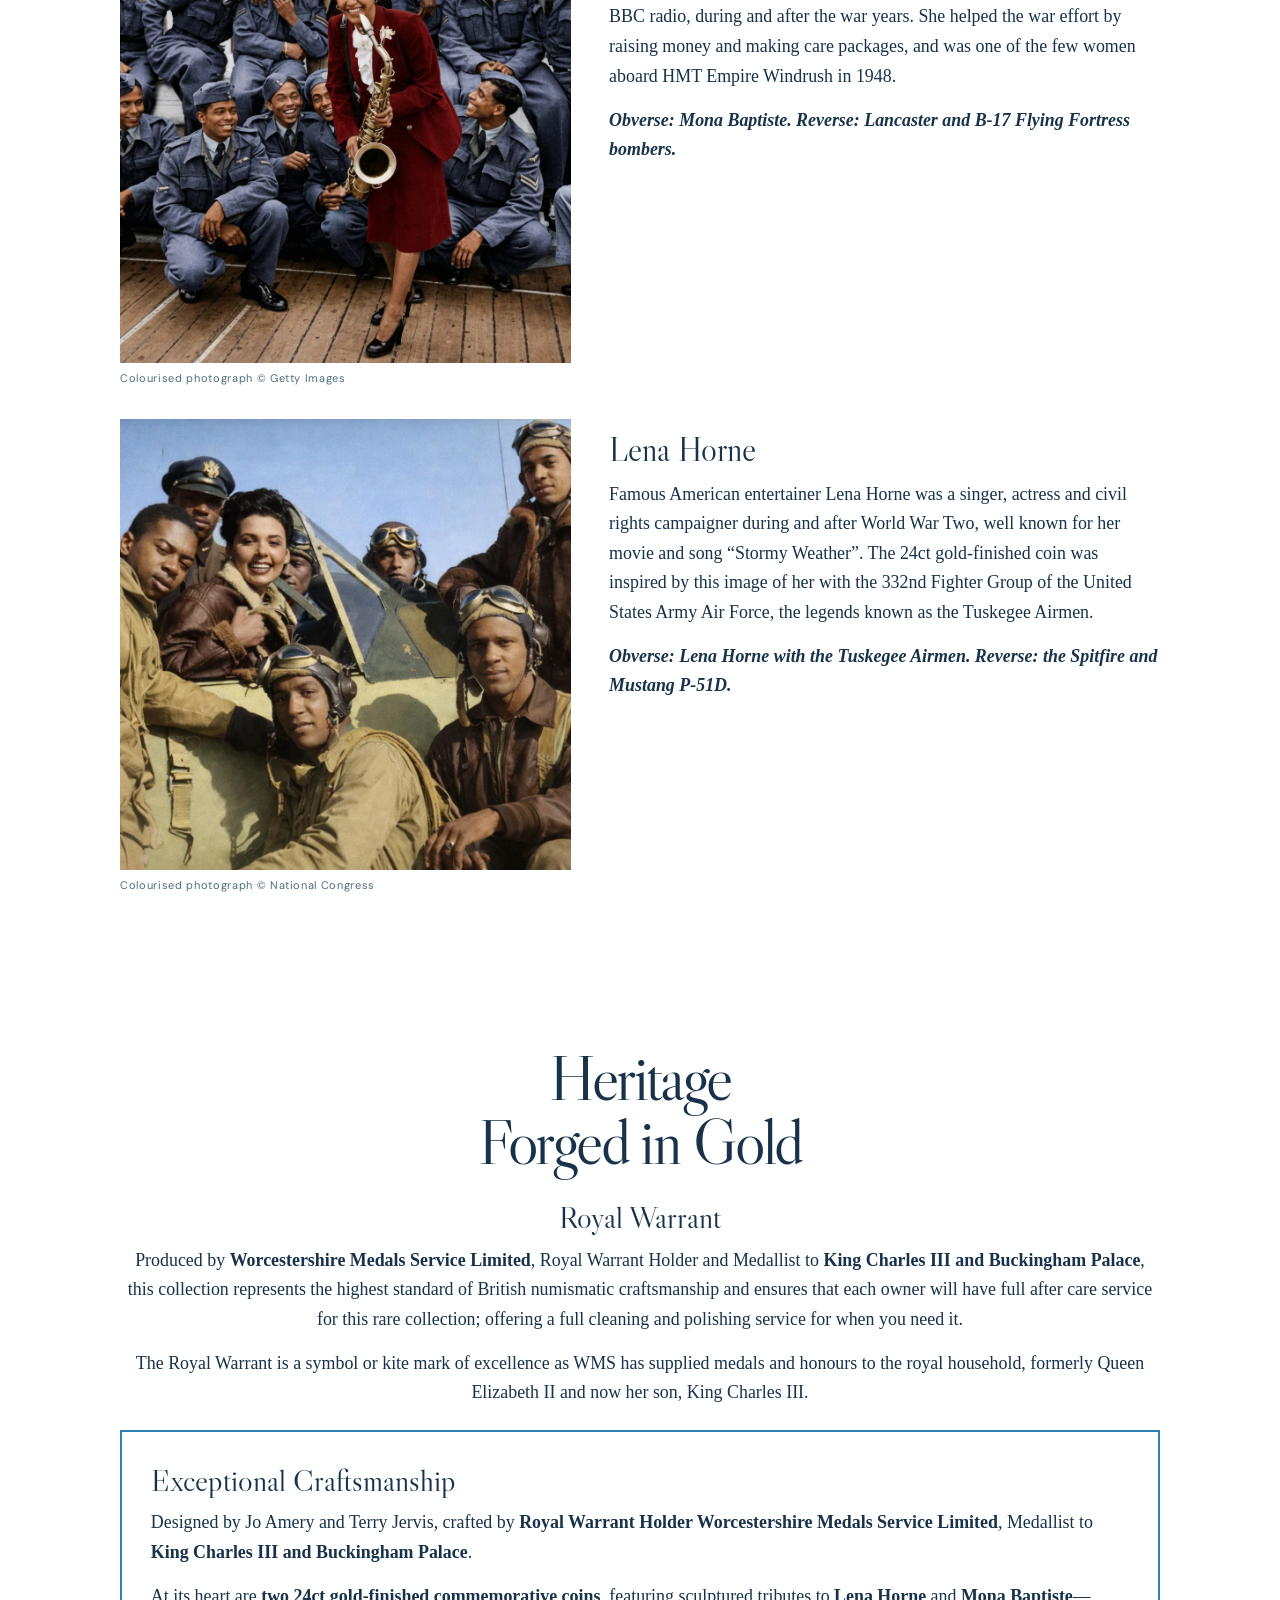
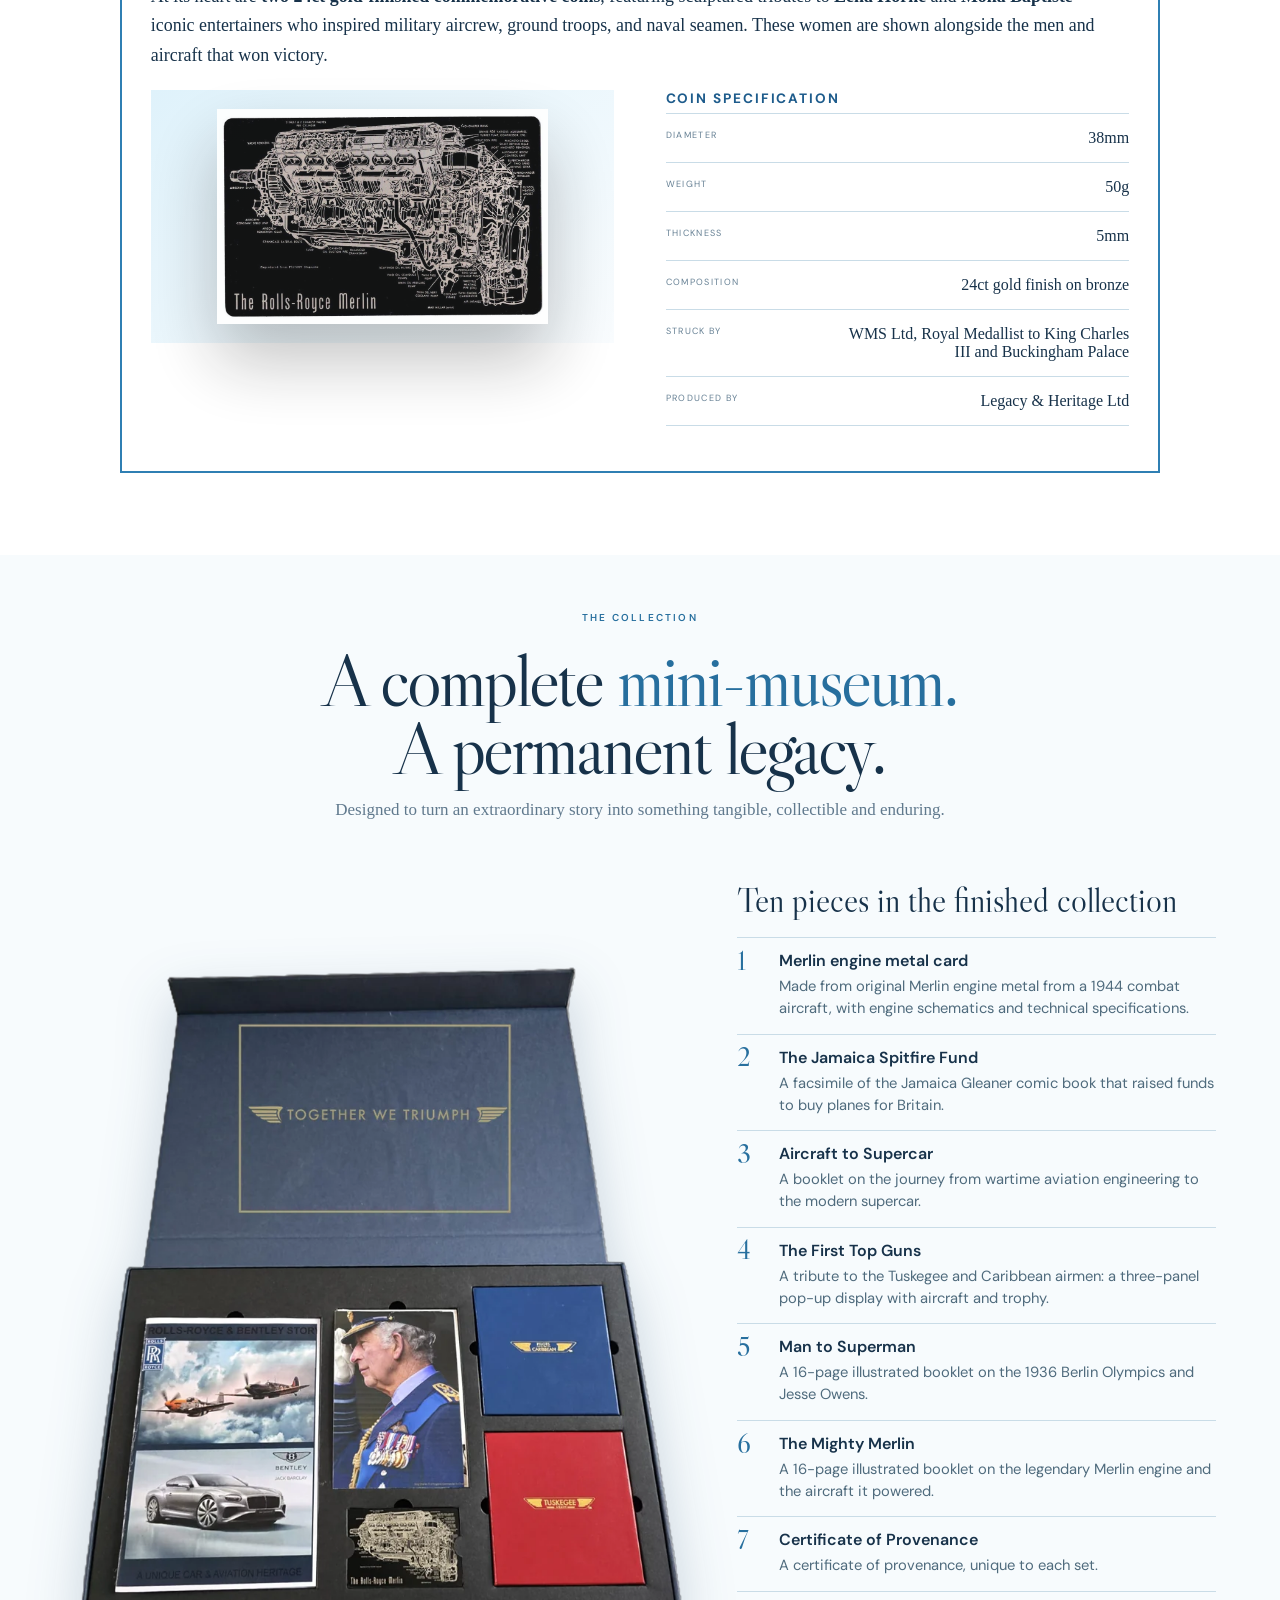
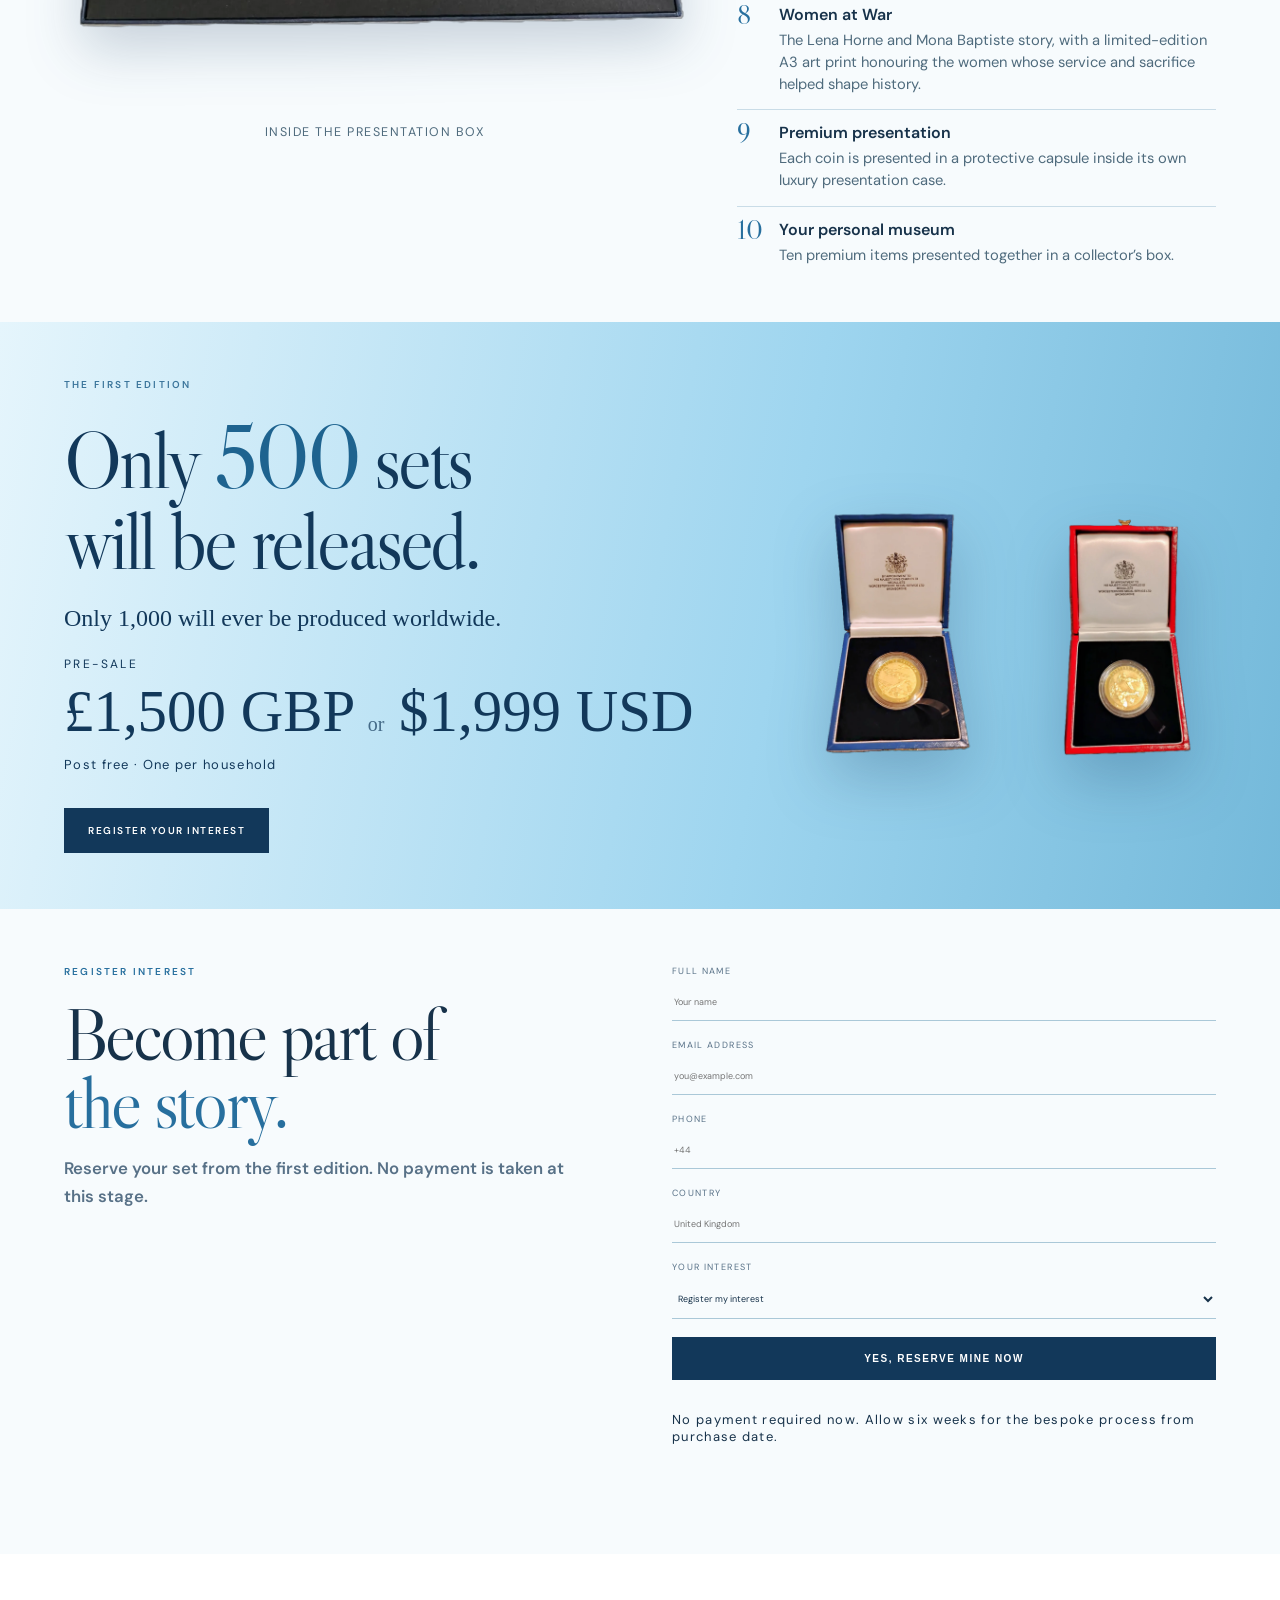
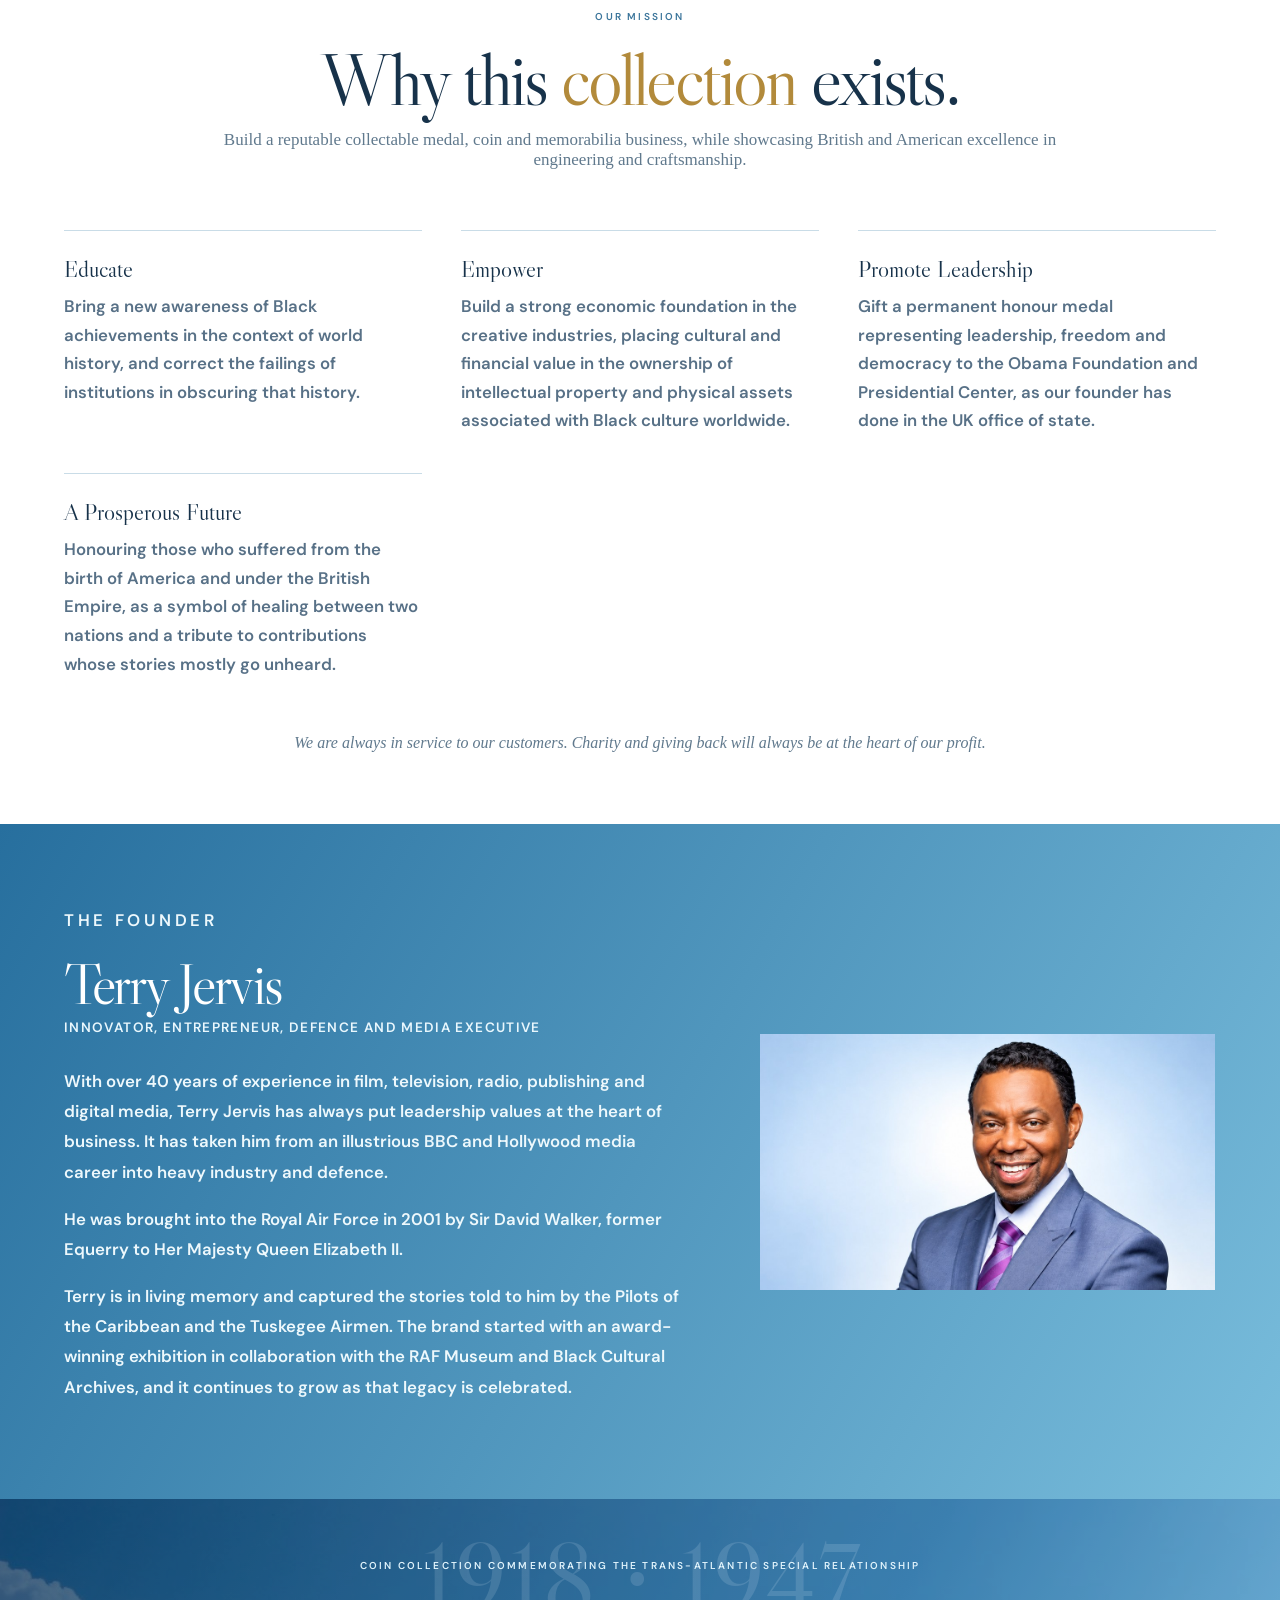
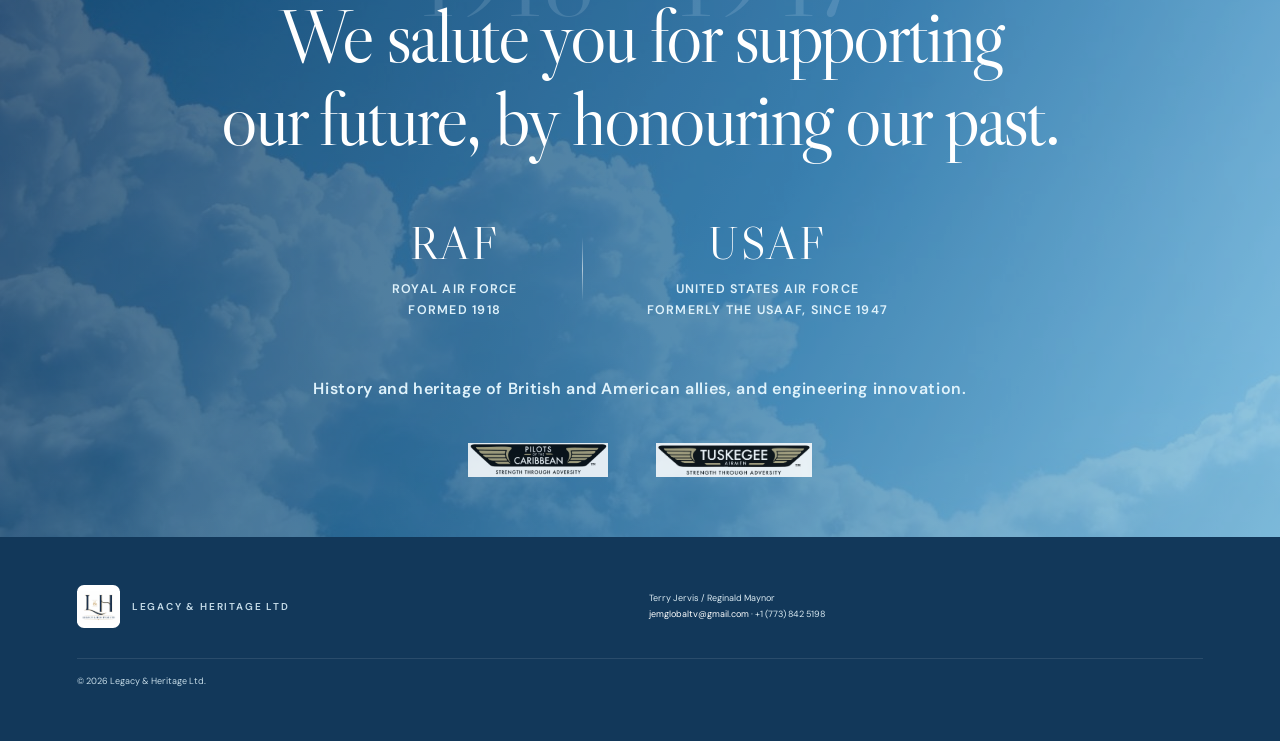
==== commit 1791bc2e: "Polish 3/3: the opened-box photograph leads the Collection section CSS only, existing declarations e" ====
--- a/collection/index.html
+++ b/collection/index.html
@@ -16,7 +16,7 @@
 <meta name="twitter:image" content="https://altitudeaico.github.io/terrygervis/collection/assets/og-image.jpg">
 <link rel="preconnect" href="https://fonts.googleapis.com"><link rel="preconnect" href="https://fonts.gstatic.com" crossorigin>
 <link href="https://fonts.googleapis.com/css2?family=DM+Sans:wght@400;500;600&family=Libre+Caslon+Display&display=swap" rel="stylesheet">
-<link rel="stylesheet" href="styles.css?v=31">
+<link rel="stylesheet" href="styles.css?v=32">
 </head>
 <body>
 <header class="nav">
--- a/collection/styles.css
+++ b/collection/styles.css
@@ -313,7 +313,7 @@
 .coin-wrap{aspect-ratio:1}
 .coin-pair .credit{margin:10px 0 0;font-size:11px;letter-spacing:.06em}
 .coin-pair .coin-sides{font-style:italic}
-.box-inside{max-width:440px;margin:2.5rem auto;text-align:center}
+.box-inside{max-width:720px;margin:2.5rem auto;text-align:center}
 .box-inside img{width:100%;height:auto;filter:drop-shadow(0 22px 28px rgba(18,56,90,.22))}
 .box-inside p{margin:.9rem 0 0;font-size:.78rem;letter-spacing:.12em;text-transform:uppercase;color:#4f6b7d}
 .legacy-cases{display:flex;justify-content:center;align-items:flex-start;gap:clamp(.8rem,3vw,2rem)}
@@ -321,10 +321,10 @@
 .legacy-cases{margin-top:2rem}
 
 /* ---- Finite translation pass A: the ten pieces as a real list (replaces the AI-rendered contents graphic) ---- */
-.museum-board{display:grid;grid-template-columns:minmax(220px,.8fr) 1.6fr;gap:clamp(1.5rem,4vw,3.5rem);align-items:start;max-width:1200px;margin:2rem auto 0}
+.museum-board{display:grid;grid-template-columns:minmax(300px,1.3fr) 1fr;gap:clamp(1.5rem,4vw,3.5rem);align-items:start;max-width:1200px;margin:2rem auto 0}
 .museum-board .box-inside{margin:0}
 .ten-title{font-family:"Libre Caslon Display",Georgia,serif;font-weight:400;font-size:clamp(1.5rem,2.6vw,2.1rem);margin:0 0 1rem;color:var(--ink)}
-.ten{list-style:none;counter-reset:ten;margin:0;padding:0;display:grid;grid-template-columns:1fr 1fr;gap:.9rem 2rem}
+.ten{list-style:none;counter-reset:ten;margin:0;padding:0;display:grid;grid-template-columns:1fr;gap:.9rem}
 .ten li{counter-increment:ten;position:relative;padding-left:2.6rem;border-top:1px solid #c9dce7;padding-top:.75rem}
 .ten li:before{content:counter(ten);position:absolute;left:0;top:.55rem;font-family:"Libre Caslon Display",Georgia,serif;font-size:1.7rem;line-height:1;color:var(--blue)}
 .ten h4{margin:0 0 .25rem;font-size:1rem;font-weight:600;color:var(--ink)}
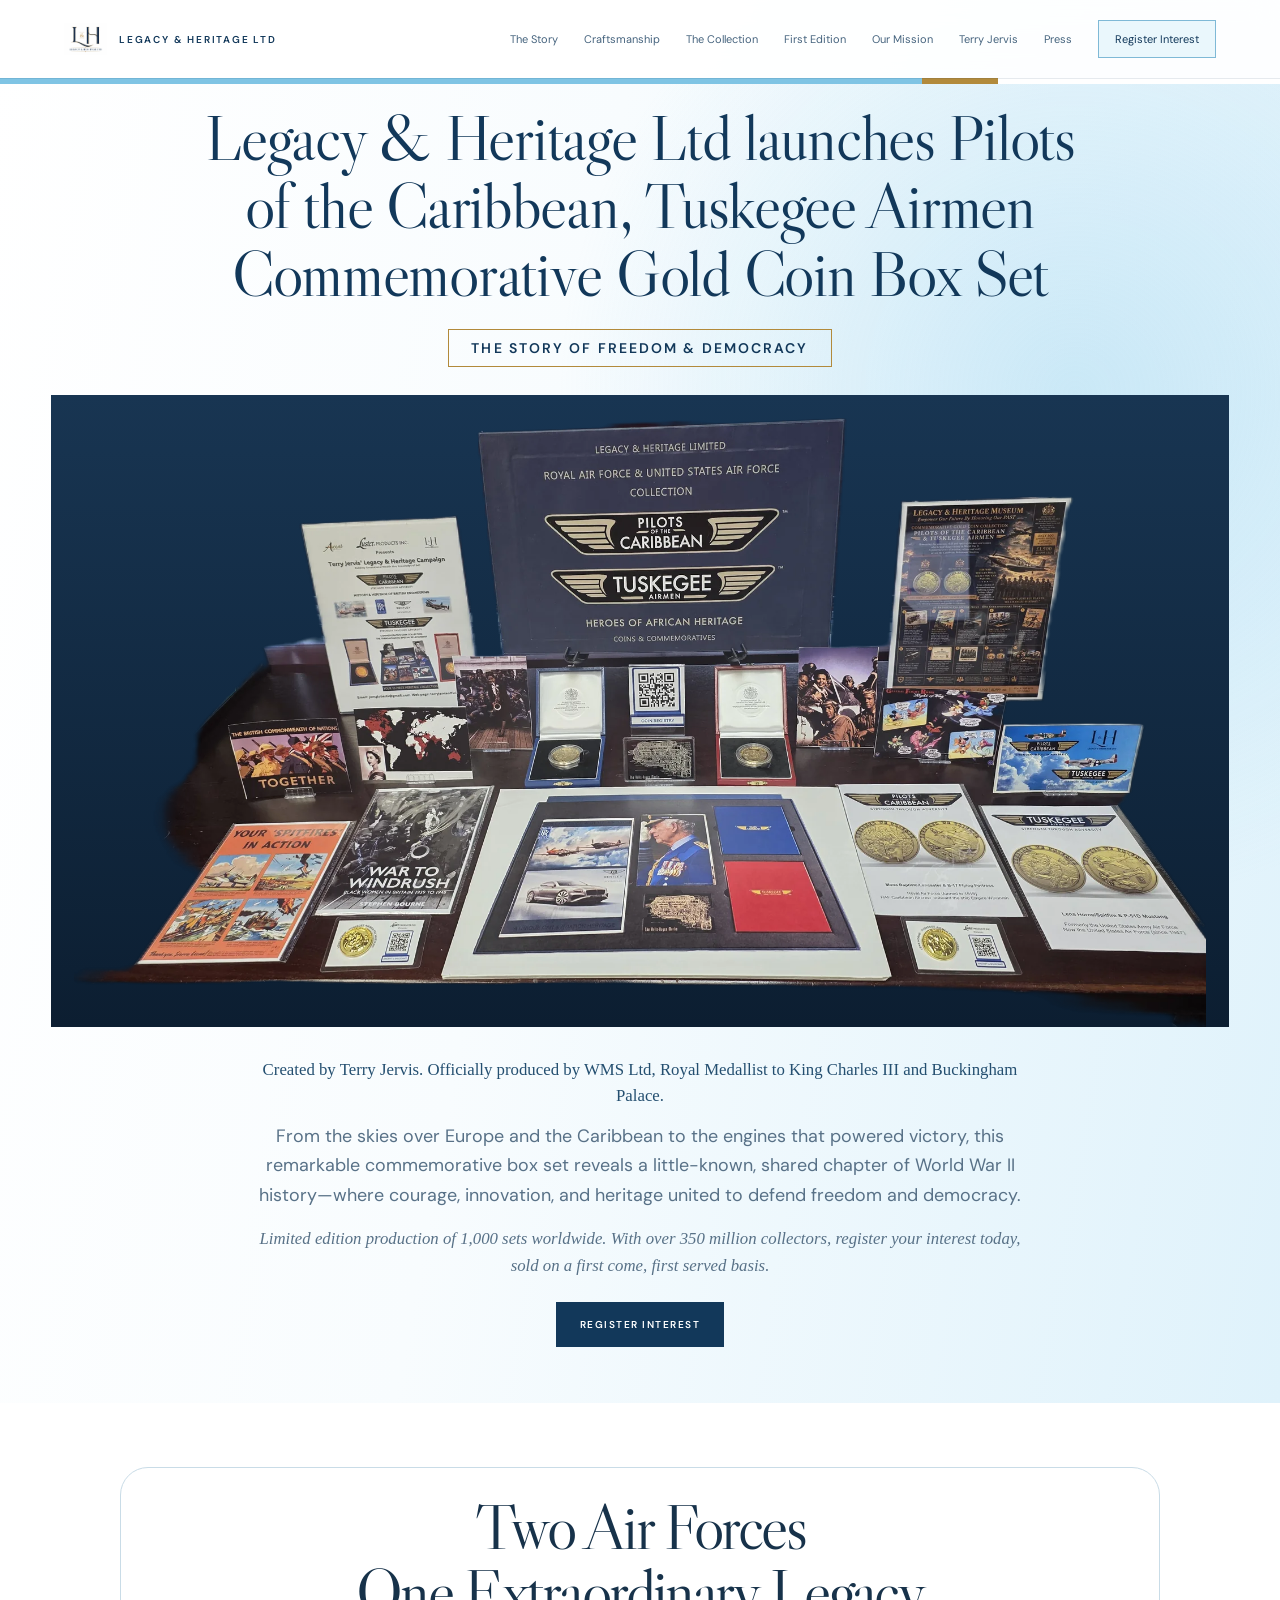
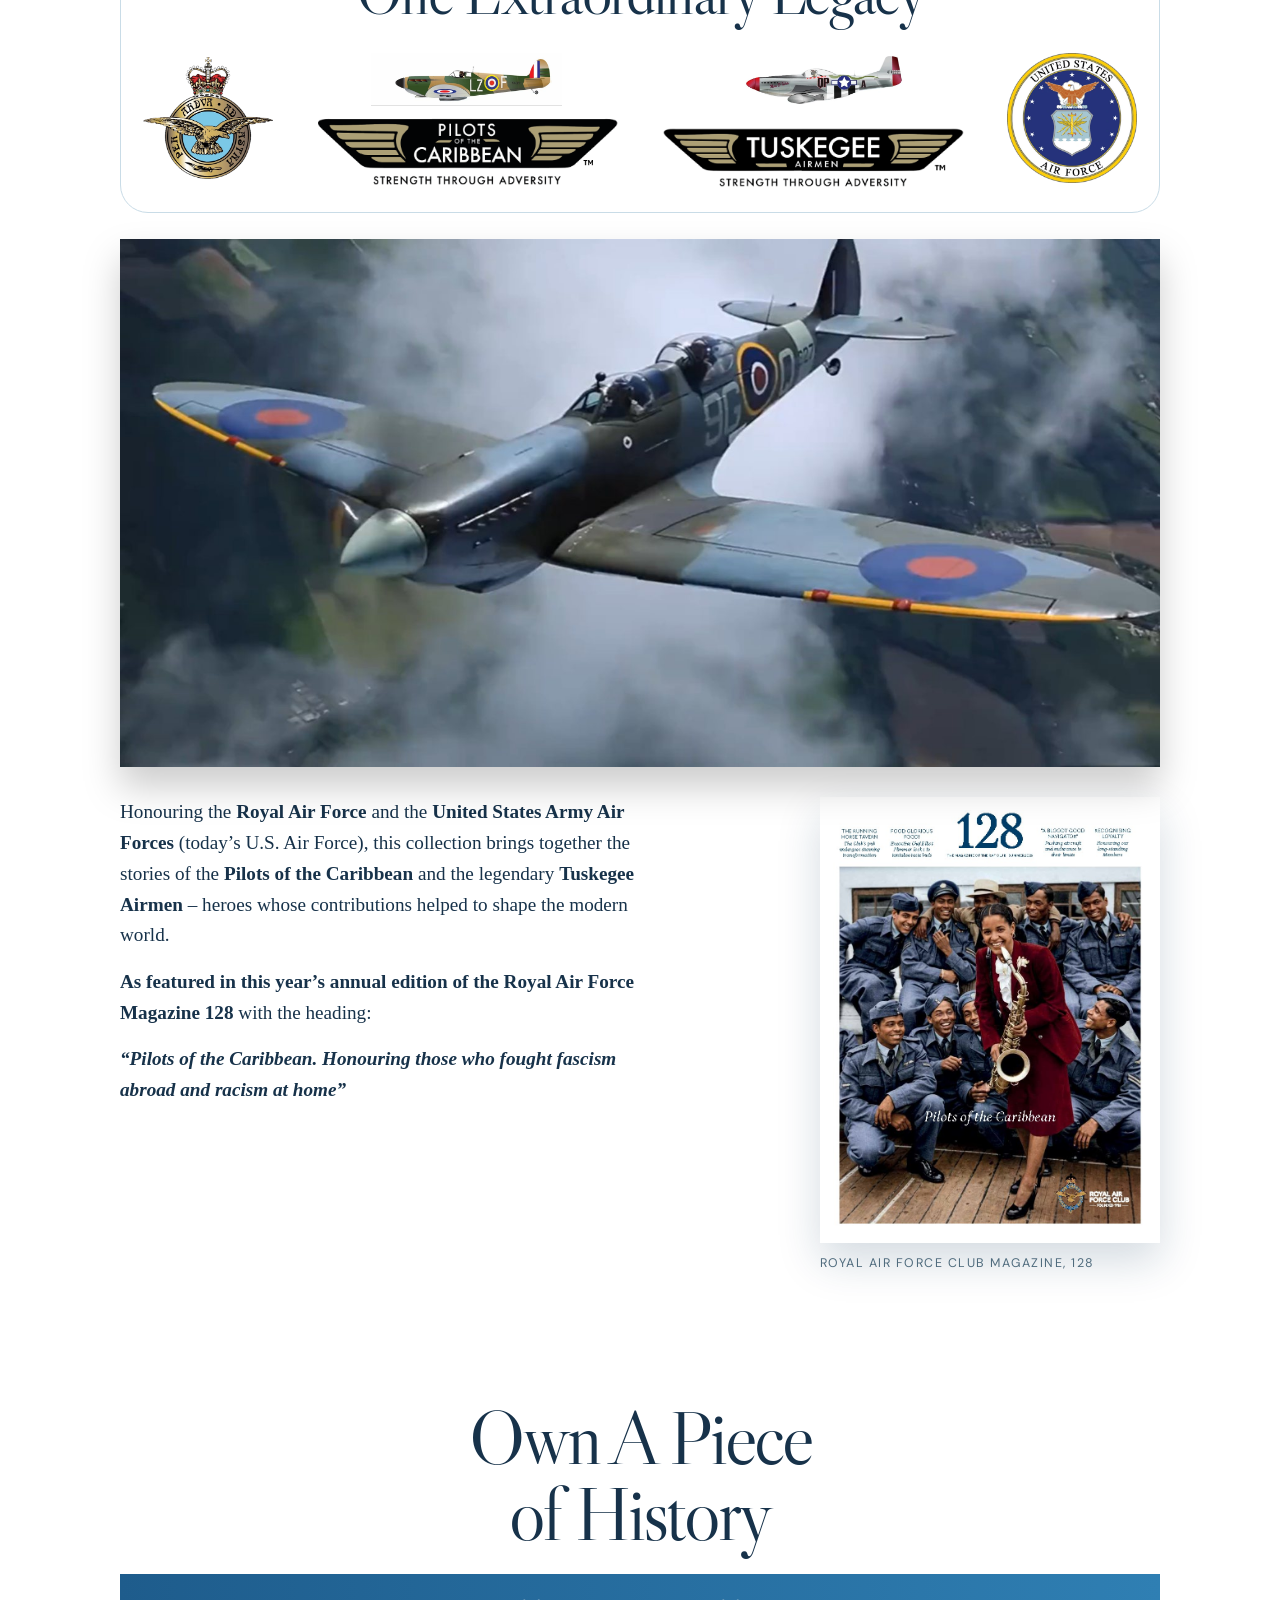
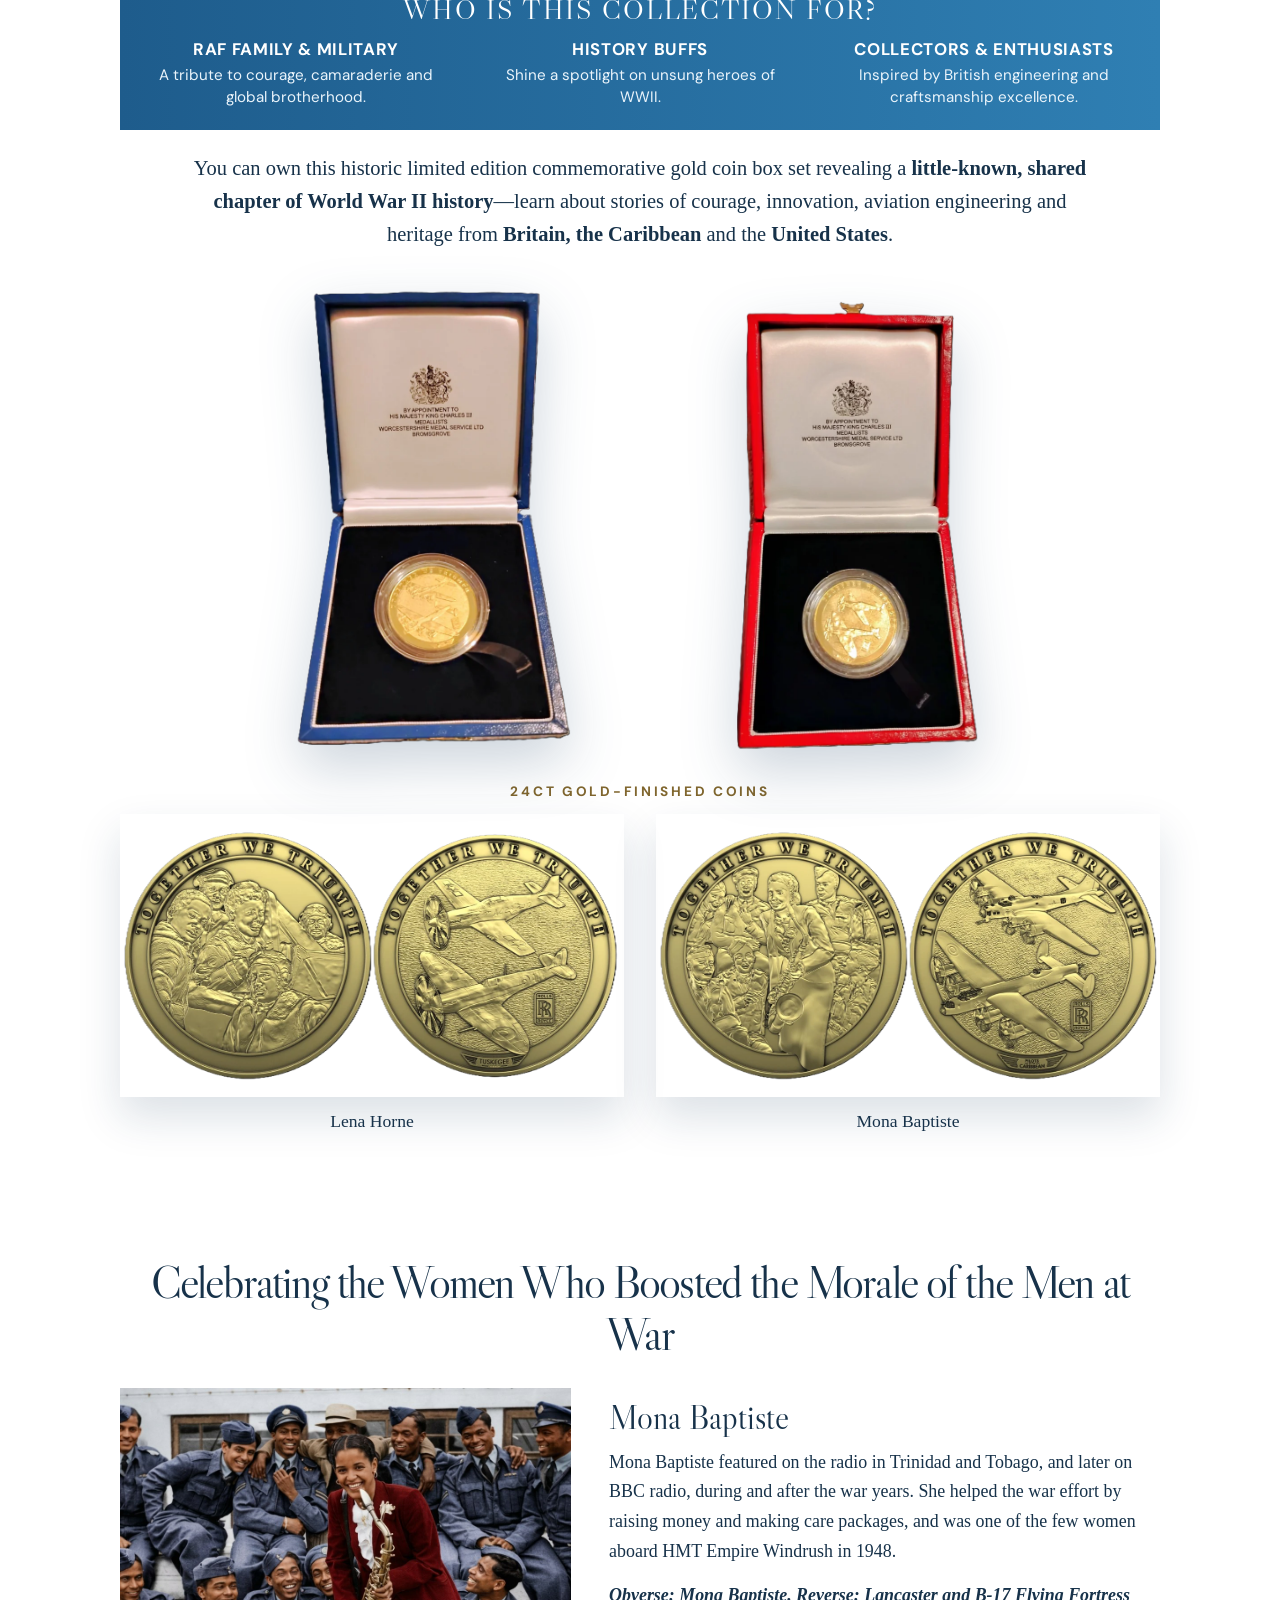
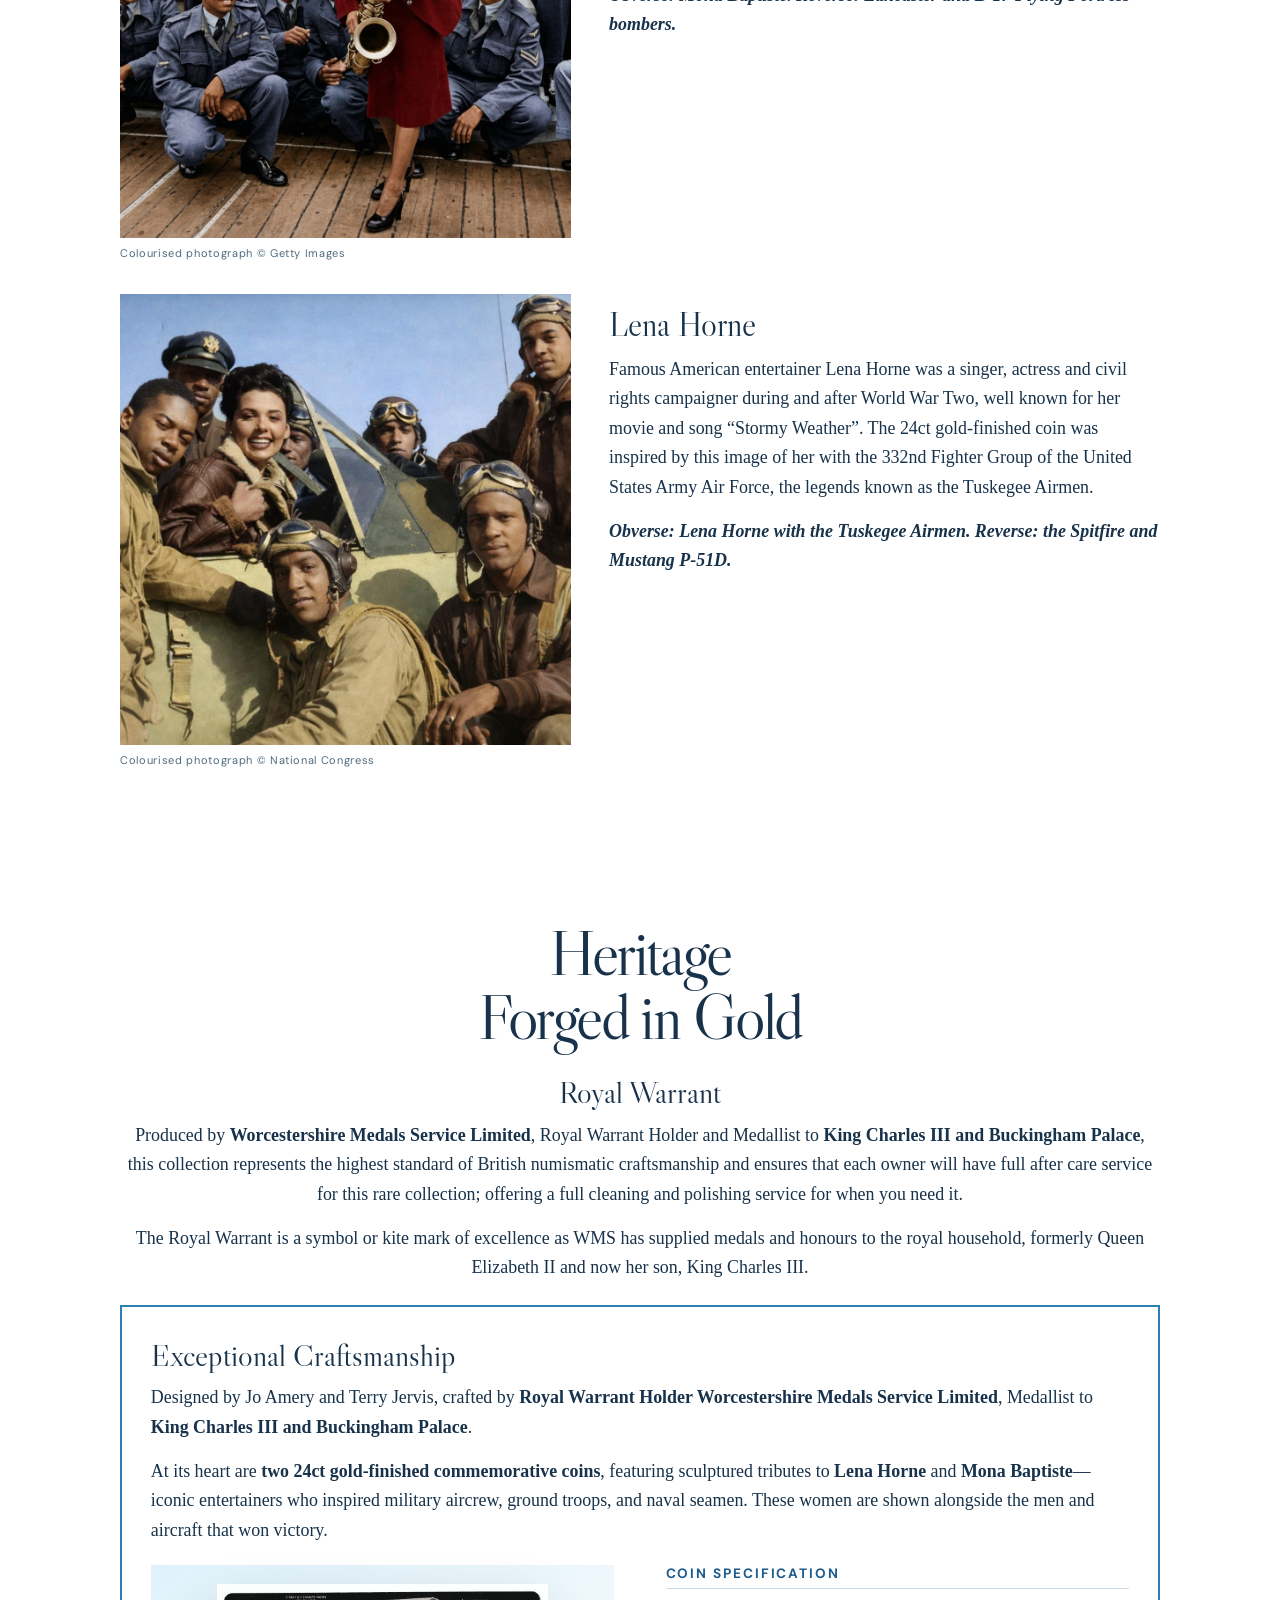
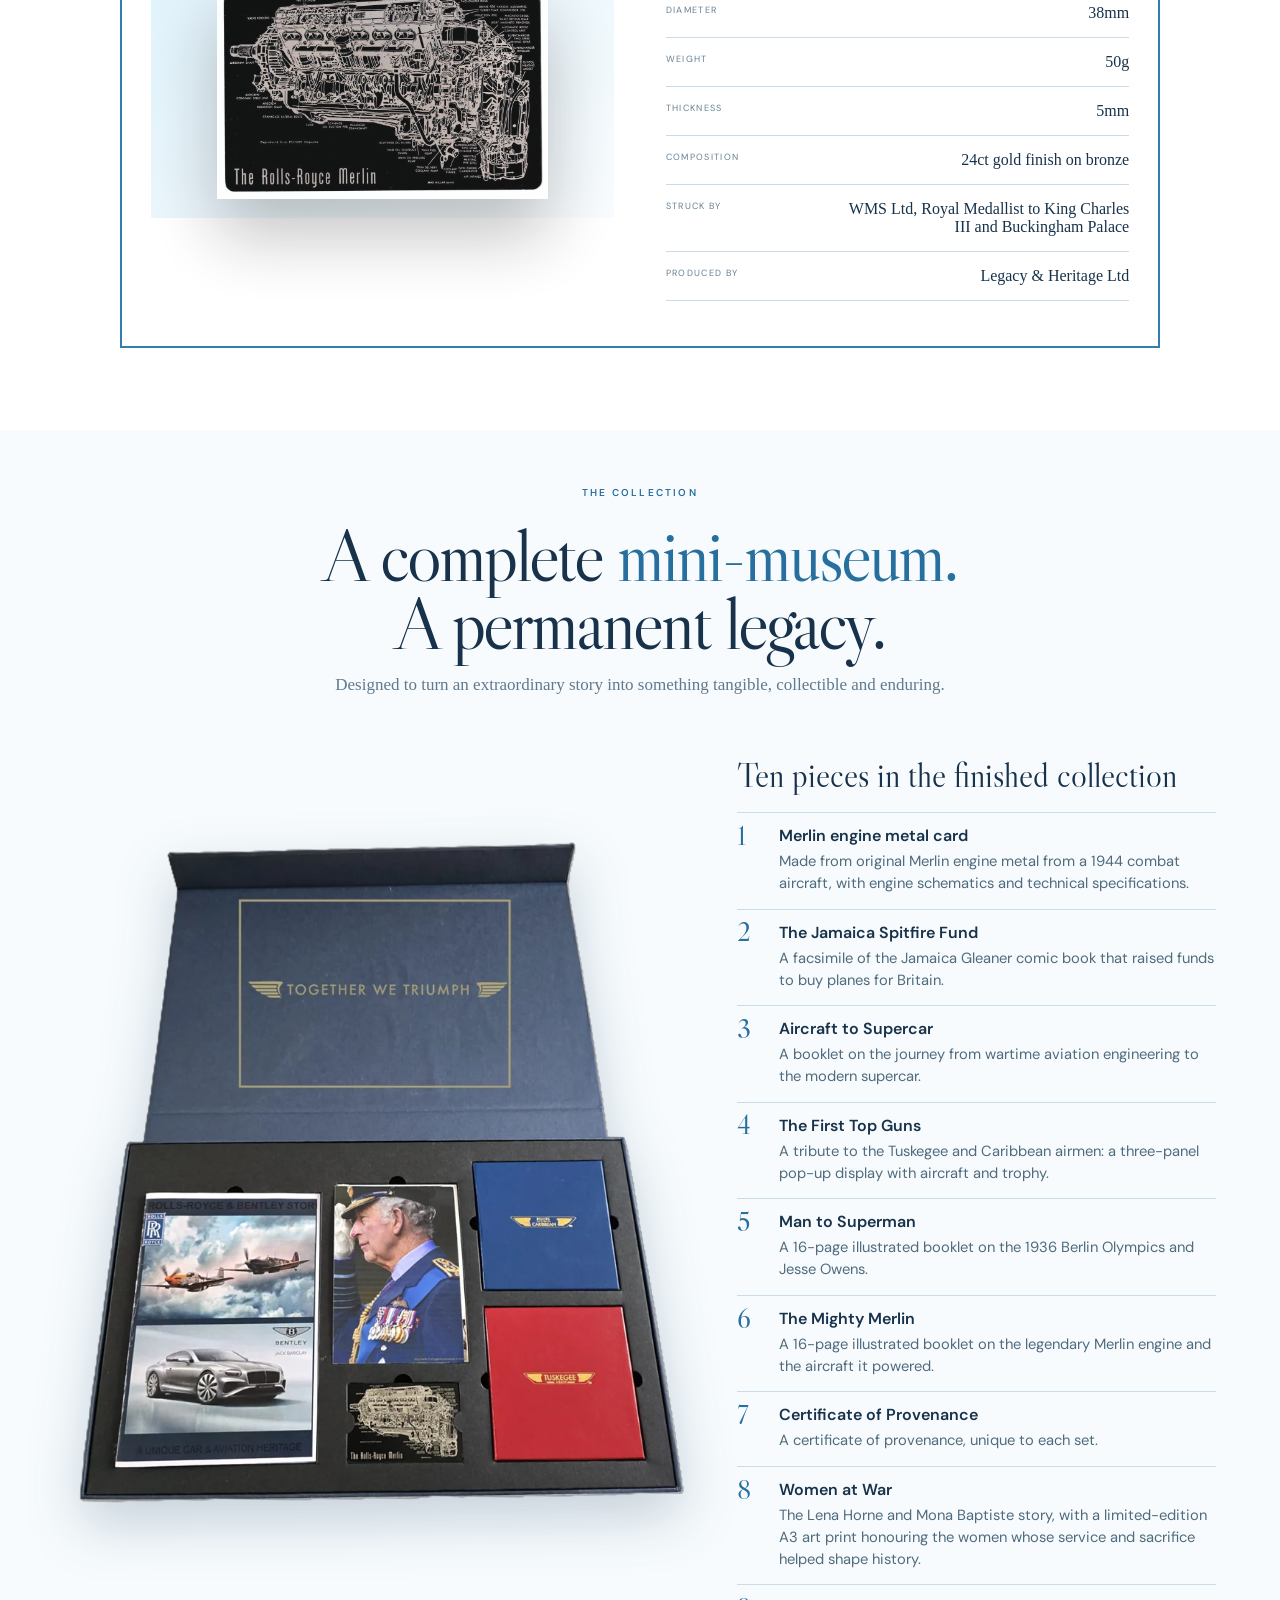
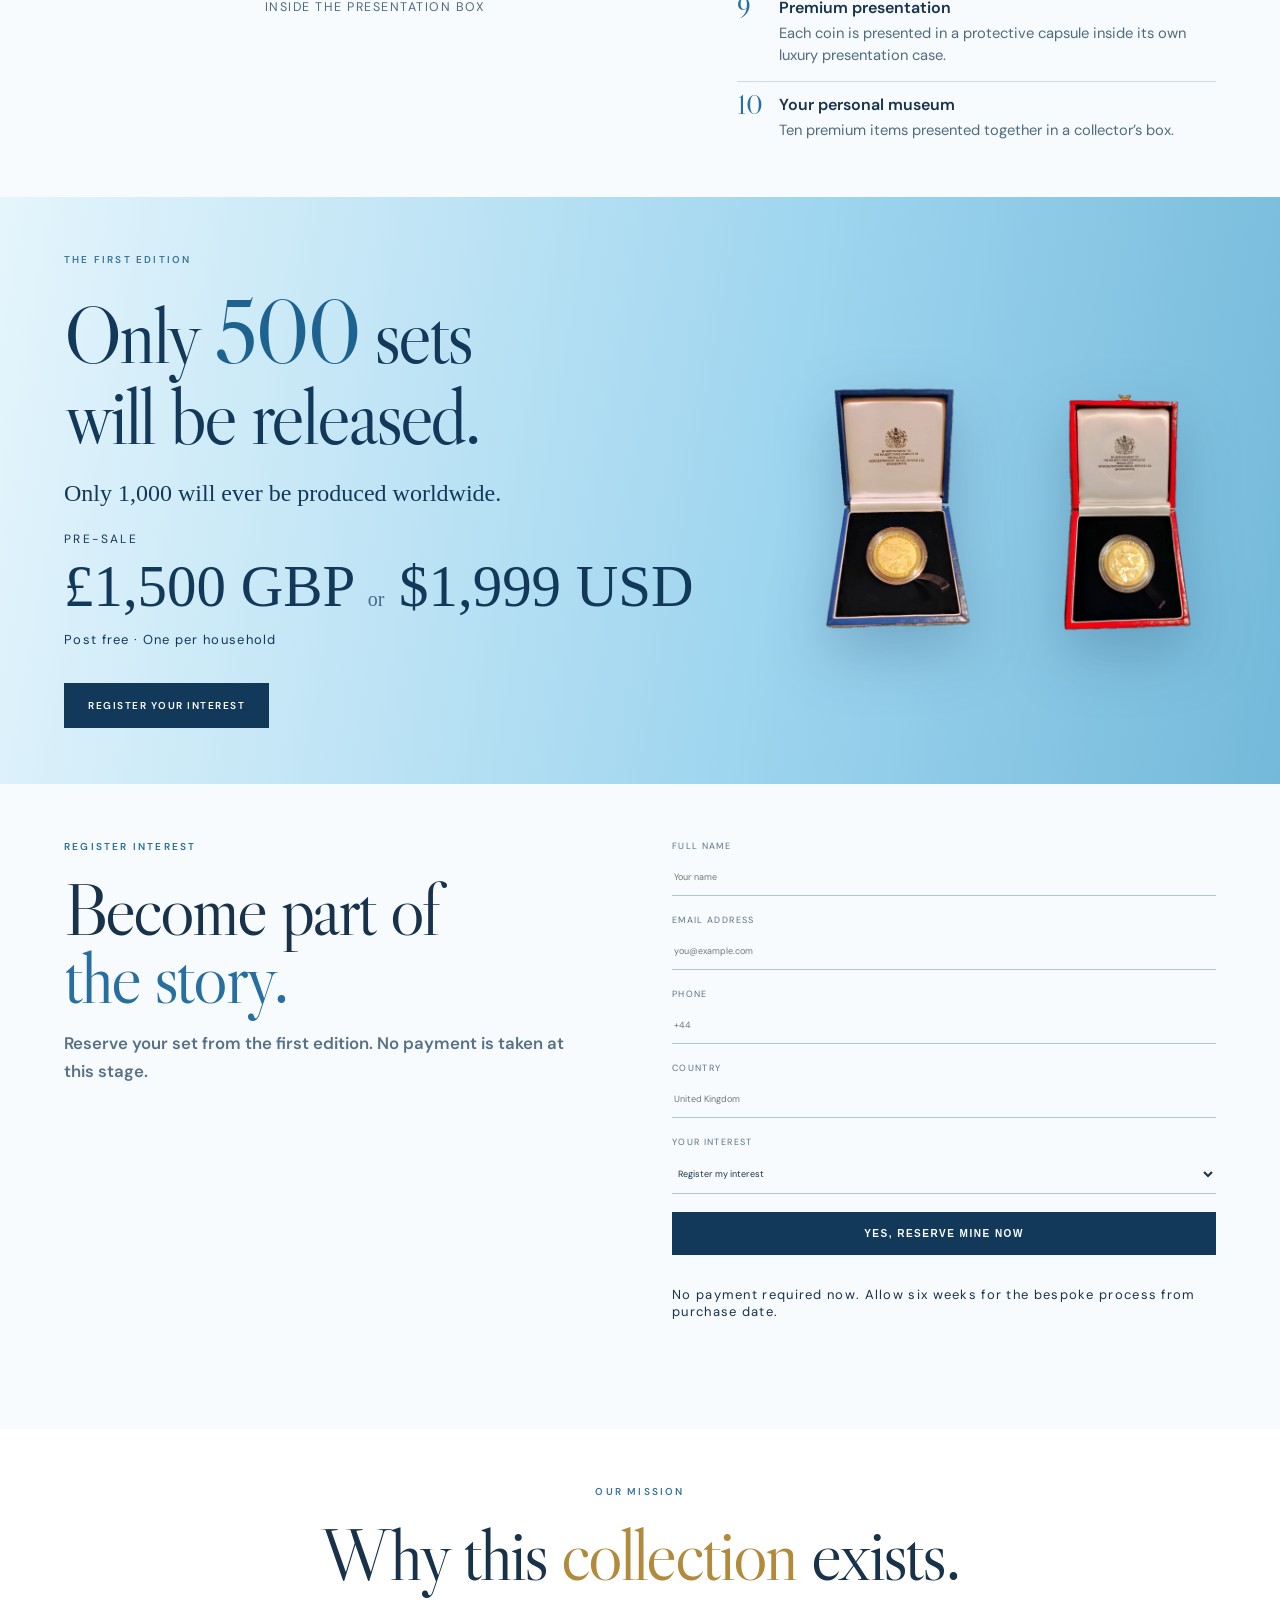
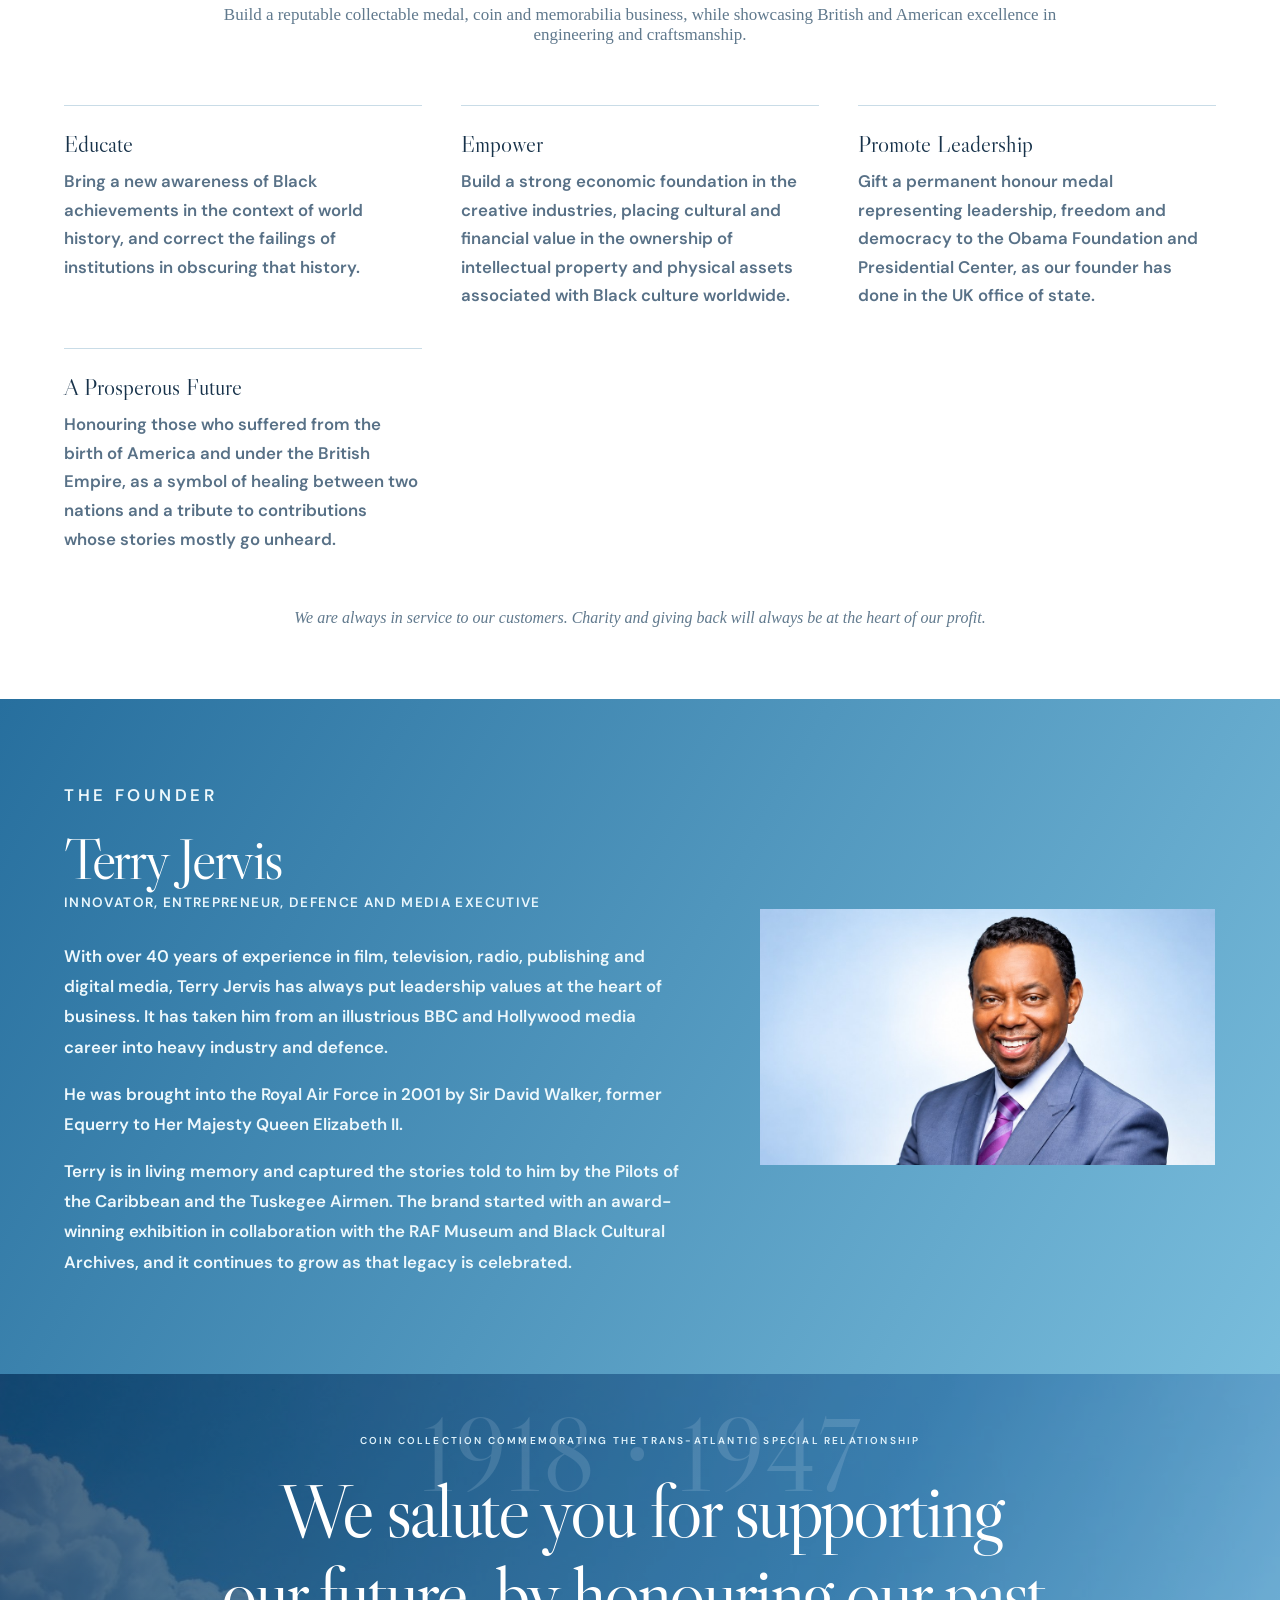
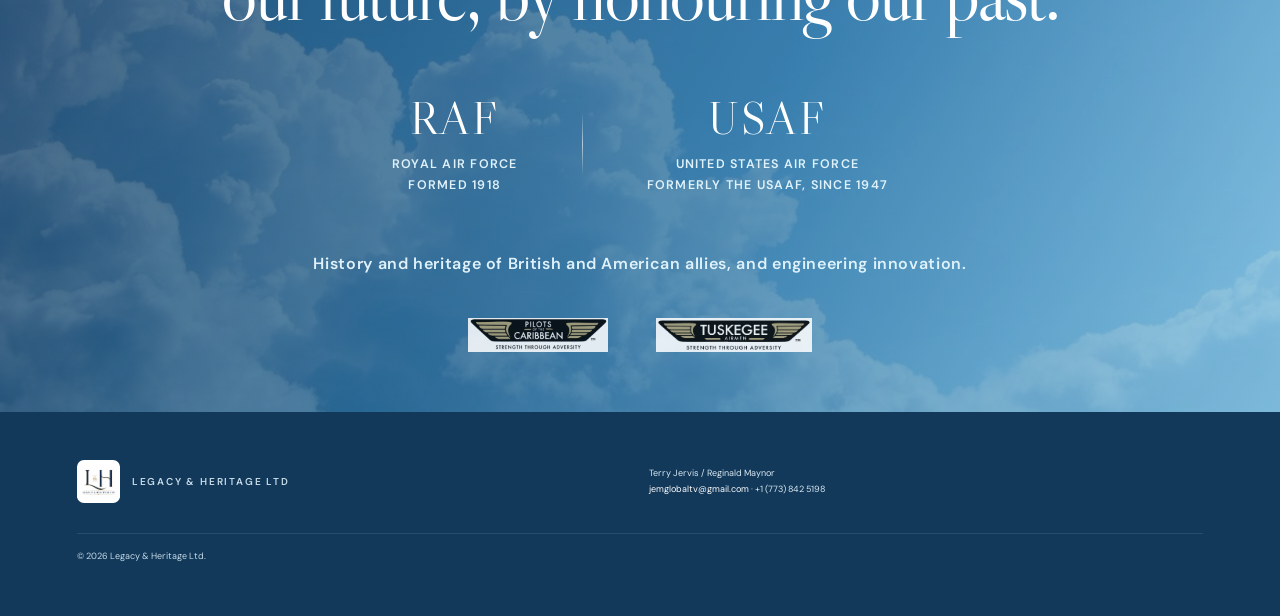
==== commit edec14ef: "Remove the standalone logo strip between the hero and Two Air Forces Reginald asked for it to go. It" ====
--- a/collection/index.html
+++ b/collection/index.html
@@ -47,12 +47,6 @@
   </div>
 </section>
 
-<section class="logos">
-  <img width="840" height="203" loading="lazy" decoding="async" src="assets/potc-logo.png" alt="Pilots of the Caribbean">
-  <span></span>
-  <img width="795" height="173" loading="lazy" decoding="async" src="assets/tuskegee-logo-trimmed.png" alt="Tuskegee Airmen">
-</section>
-
 <section class="story" id="story">
  <div class="force-head">
    <h2>Two Air Forces<br>One Extraordinary Legacy</h2>
